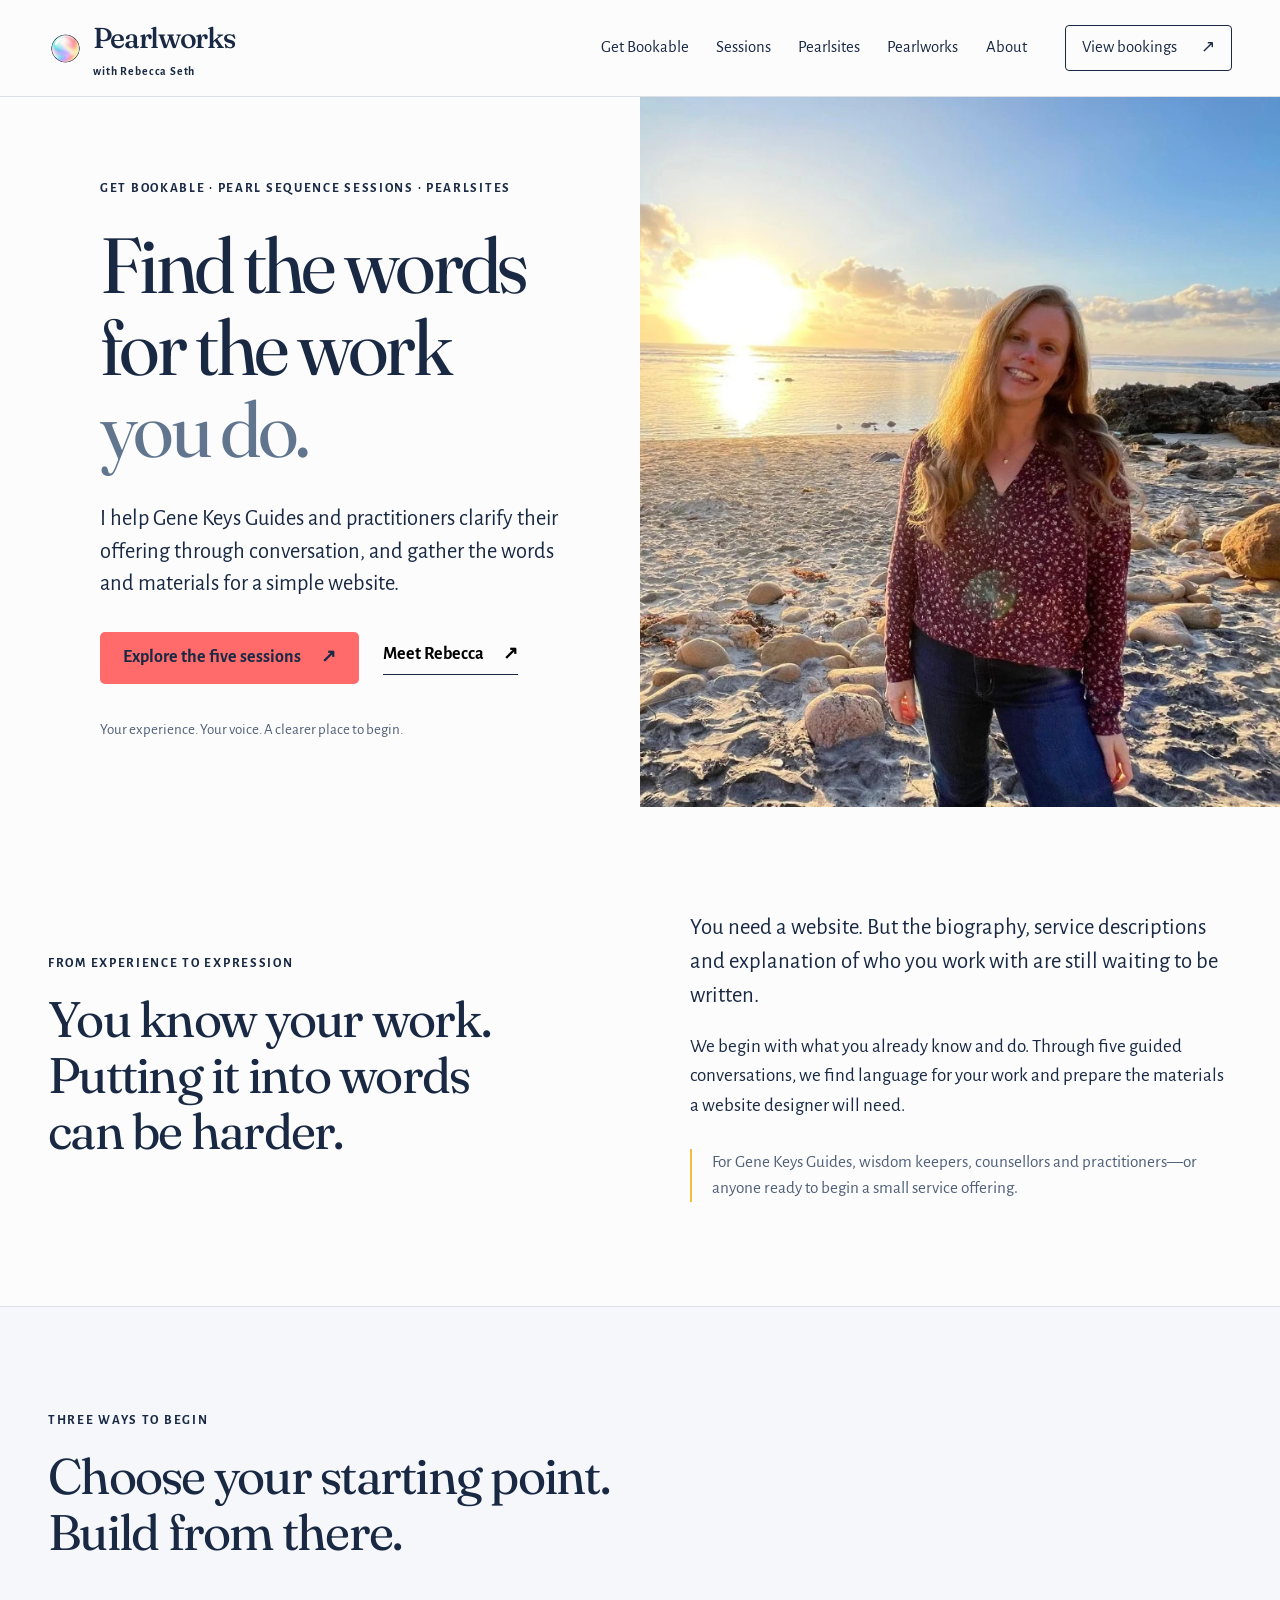
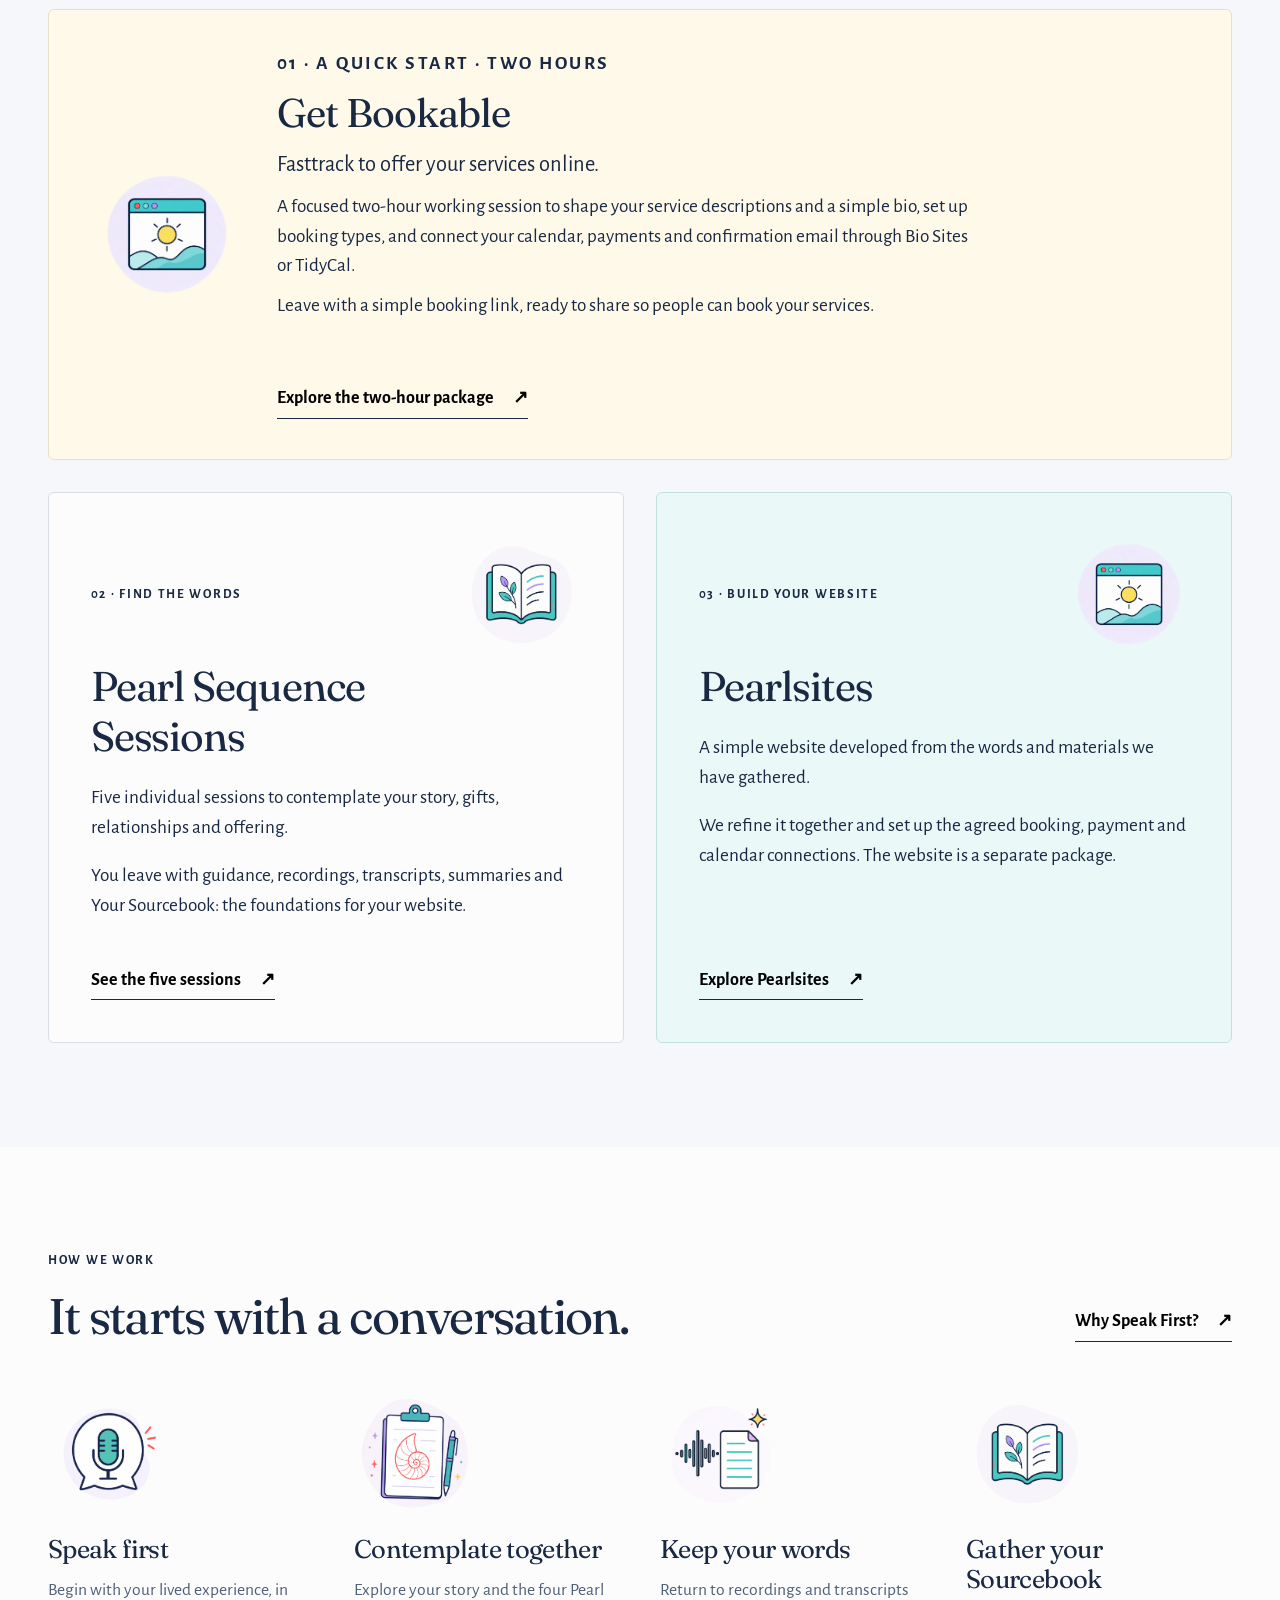
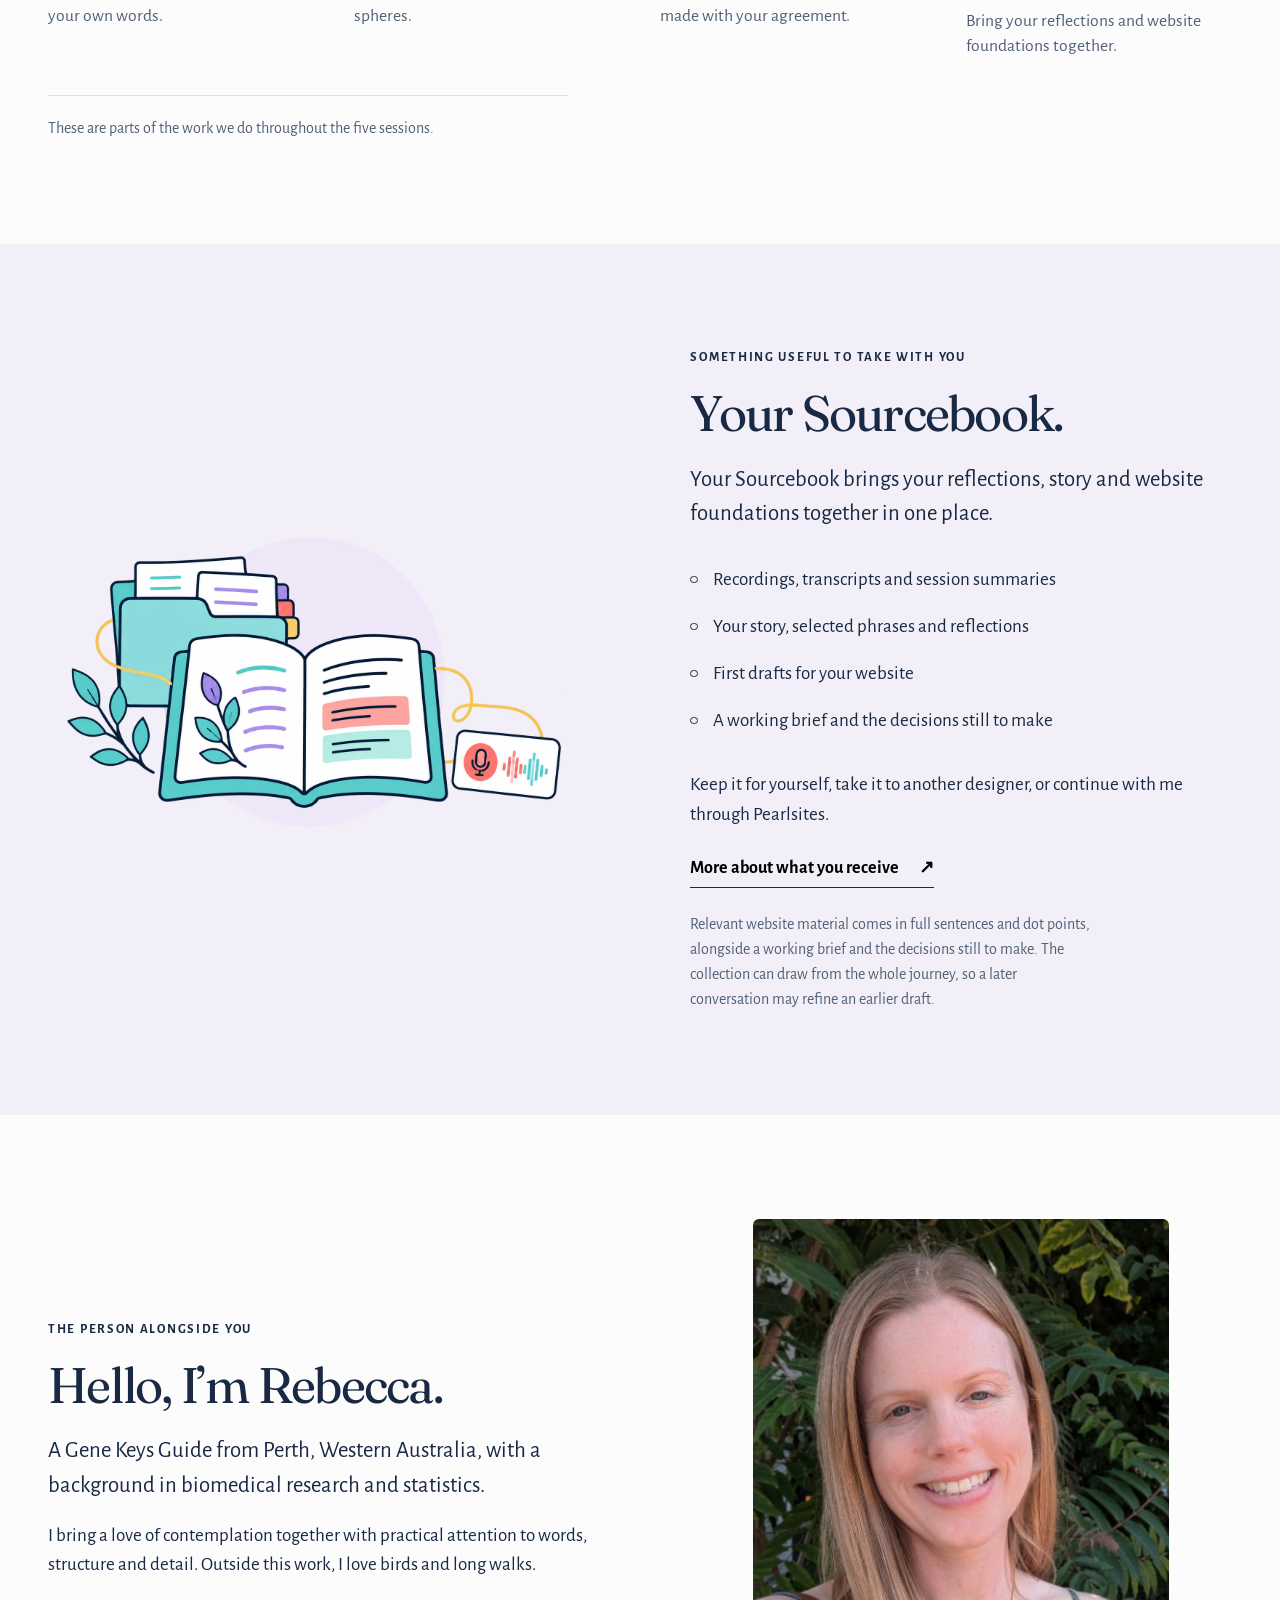
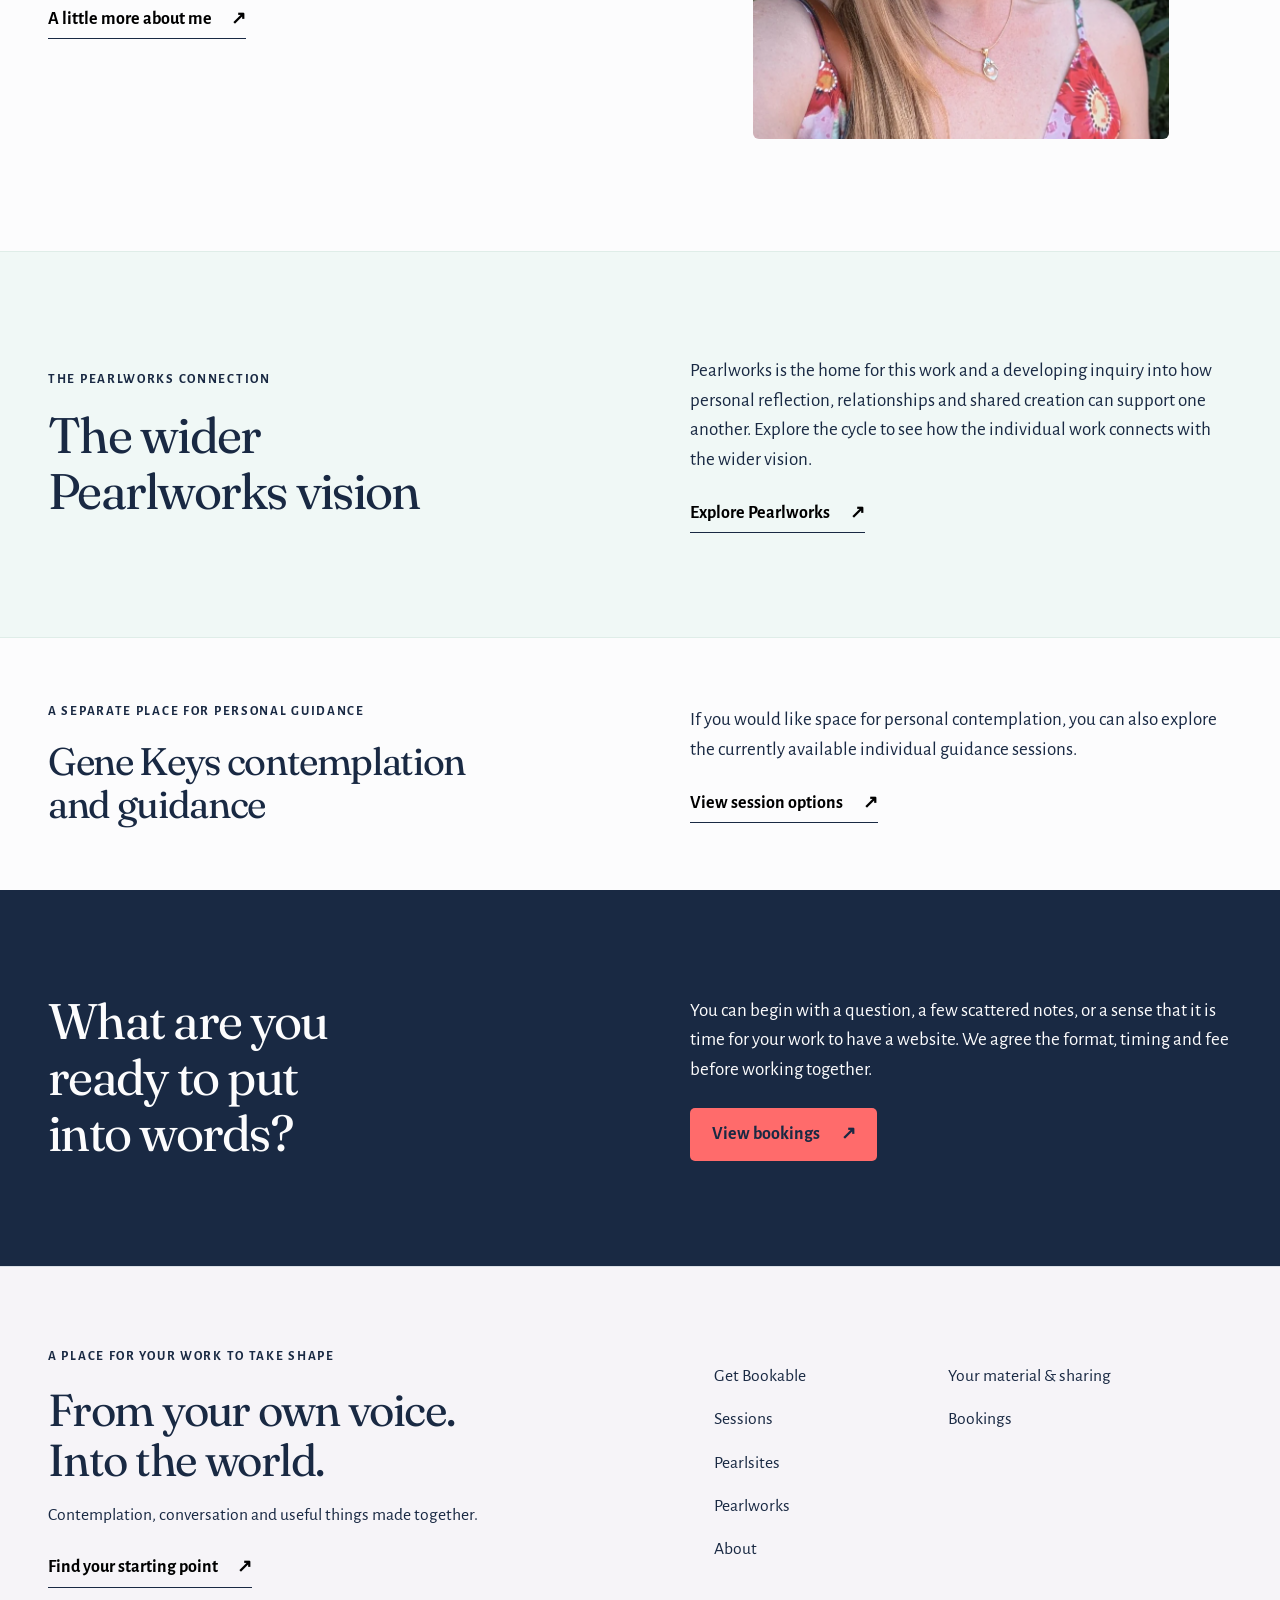
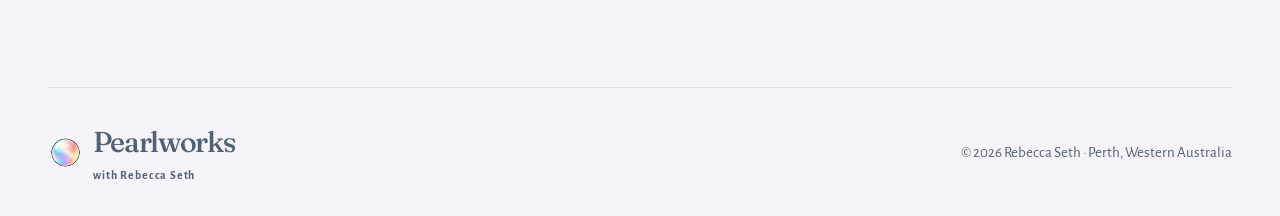
==== index.html @ bf8c2a1e "Publish the six-page Pearlworks with Rebecca static site and bundled artwork" ====
<!doctype html>
<html lang="en-AU">
  <head>
    <meta charset="UTF-8" />
    <meta name="viewport" content="width=device-width,initial-scale=1" />
    <meta name="theme-color" content="#fcfcfd" />
    <link rel="icon" href="assets/pearlworks/favicon.png" />
    <title>Pearlworks with Rebecca Seth</title>
    <meta
      name="description"
      content="Contemplation and conversation with Rebecca Seth. Explore Gene Keys guidance, five Pearl Sequence Sessions, Your Sourcebook and optional Pearlsites website work."
    />
    <meta property="og:title" content="Pearlworks with Rebecca Seth" />
    <meta
      property="og:description"
      content="Contemplation and conversation with Rebecca Seth. Explore Gene Keys guidance, five Pearl Sequence Sessions, Your Sourcebook and optional Pearlsites website work."
    />

    <meta name="robots" content="noindex, follow" />
    <link rel="stylesheet" href="assets/fonts/fonts.css" />
    <link rel="stylesheet" href="assets/site.css" />
    <link rel="stylesheet" href="assets/artwork.css" />
    <script src="assets/site.js" defer></script>
  </head>
  <body
    ><div id="root">
      <link rel="preload" as="image" href="assets/pearlworks/favicon.png" />
      <link
        rel="preload"
        as="image"
        href="assets/photos/rebecca-beach.webp"
        fetchpriority="high"
      />
      <a class="skip-link" href="#main">Skip to content</a
      ><header class="site-header relume-navbar1"
        ><div class="nav-wrap">
          <a
            class="wordmark"
            href="index.html"
            aria-label="Pearlworks with Rebecca Seth home"
            ><img
              src="assets/pearlworks/favicon.png"
              width="36"
              height="36"
              alt=""
            /><span>Pearlworks<small>with Rebecca Seth</small></span></a
          ><button
            class="menu-button"
            aria-label="Open navigation"
            aria-controls="main-nav"
            aria-expanded="false"
            >Menu <span aria-hidden="true">☰</span></button
          ><nav id="main-nav" aria-label="Main navigation" class=""
            ><a href="get-bookable/index.html">Get Bookable</a
            ><a href="pearl-sequence-sessions/index.html">Sessions</a
            ><a href="pearlsites/index.html">Pearlsites</a
            ><a href="pearlworks/index.html">Pearlworks</a
            ><a href="about/index.html">About</a
            ><a class="nav-enquire" href="https://tidycal.com/becseth"
              >View bookings <span aria-hidden="true">↗</span></a
            ></nav
          >
        </div></header
      ><main id="main"
        ><section class="hero relume-header1"
          ><div class="hero-copy">
            <p class="eyebrow"
              >Get Bookable · Pearl Sequence Sessions · Pearlsites</p
            >
            <h1>Find the words<br />for the work<br /><em>you do.</em> </h1>
            <p class="hero-intro"
              >I help Gene Keys Guides and practitioners clarify their offering
              through conversation, and gather the words and materials for a
              simple website.</p
            >
            <div class="actions">
              <a
                href="pearl-sequence-sessions/index.html"
                data-slot="button"
                class="inline-flex items-center justify-center gap-3 rounded-button whitespace-nowrap transition-all duration-200 ease-in-out focus-visible:outline-none disabled:pointer-events-none disabled:opacity-50 border border-scheme-border bg-neutral-darkest text-white px-6 py-3 button button-coral"
                >Explore the five sessions <span aria-hidden="true">↗</span></a
              ><a class="text-link" href="about/index.html"
                >Meet Rebecca <span aria-hidden="true">↗</span></a
              >
            </div>
            <p class="hero-footnote"
              >Your experience. Your voice. A clearer place to begin.</p
            >
          </div>
          <figure class="hero-photo hero-personal"
            ><img
              src="assets/photos/rebecca-beach.webp"
              alt="Rebecca smiling on a rocky beach at sunset."
              width="1536"
              height="864"
              fetchpriority="high" /></figure></section
        ><div>
          <section class="section introduction"
            ><div class="container split">
              <div>
                <p class="eyebrow">From experience to expression</p>
                <h2
                  >You know your work.<br />Putting it into words<br />can be
                  harder.</h2
                >
              </div>
              <div class="prose">
                <p class="lead"
                  >You need a website. But the biography, service descriptions
                  and explanation of who you work with are still waiting to be
                  written.</p
                >
                <p
                  >We begin with what you already know and do. Through five
                  guided conversations, we find language for your work and
                  prepare the materials a website designer will need.</p
                >
                <p class="audience"
                  >For Gene Keys Guides, wisdom keepers, counsellors and
                  practitioners—or anyone ready to begin a small service
                  offering.</p
                >
              </div>
            </div></section
          >
          <section class="section offers-section" id="work"
            ><div class="container">
              <div class="section-heading">
                <p class="eyebrow">Three ways to begin</p>
                <h2>Choose your starting point.<br />Build from there.</h2>
              </div>
              <div class="offer-grid">
                <article class="offer offer-bookable"
                  ><div class="offer-bookable-art"
                    ><img
                      src="assets/icons/pearlsites-website.webp"
                      alt=""
                      width="1254"
                      height="1254"
                      loading="lazy"
                      class="art-cutout"
                  /></div>
                  <div class="offer-bookable-copy">
                    <p class="eyebrow">01 · A quick start · Two hours</p>
                    <h3>Get Bookable</h3>
                    <p class="offer-bookable-tagline"
                      >Fasttrack to offer your services online.</p
                    >
                    <p
                      >A focused two-hour working session to shape your service
                      descriptions and a simple bio, set up booking types, and
                      connect your calendar, payments and confirmation email
                      through Bio Sites or TidyCal.</p
                    >
                    <p
                      >Leave with a simple booking link, ready to share so
                      people can book your services.</p
                    >
                    <a class="text-link" href="get-bookable/index.html"
                      >Explore the two-hour package<span aria-hidden="true"
                        >↗</span
                      ></a
                    >
                  </div></article
                ><article class="offer"
                  ><div class="offer-top">
                    <span class="eyebrow">02 · Find the words</span
                    ><img
                      class="icon badge-sourcebook"
                      src="assets/icons/sourcebook.webp"
                      alt=""
                      width="1254"
                      height="1254"
                      loading="lazy"
                    />
                  </div>
                  <h3>Pearl Sequence<br />Sessions</h3>
                  <p
                    >Five individual sessions to contemplate your story, gifts,
                    relationships and offering.</p
                  >
                  <p
                    >You leave with guidance, recordings, transcripts, summaries
                    and Your Sourcebook: the foundations for your website.</p
                  >
                  <a class="text-link" href="pearl-sequence-sessions/index.html"
                    >See the five sessions<span aria-hidden="true">↗</span></a
                  ></article
                ><article class="offer offer-aqua"
                  ><div class="offer-top">
                    <span class="eyebrow">03 · Build your website</span
                    ><img
                      class="icon art-cutout"
                      src="assets/icons/pearlsites-website.webp"
                      alt=""
                      width="1254"
                      height="1254"
                      loading="lazy"
                    />
                  </div>
                  <h3>Pearlsites</h3>
                  <p
                    >A simple website developed from the words and materials we
                    have gathered.</p
                  >
                  <p
                    >We refine it together and set up the agreed booking,
                    payment and calendar connections. The website is a separate
                    package.</p
                  >
                  <a class="text-link" href="pearlsites/index.html"
                    >Explore Pearlsites<span aria-hidden="true">↗</span></a
                  ></article
                >
              </div>
            </div></section
          >
          <section class="section approach-overview"
            ><div class="container">
              <div class="section-heading inline-heading">
                <div>
                  <p class="eyebrow">How we work</p>
                  <h2>It starts with a conversation.</h2>
                </div>
                <a
                  class="text-link"
                  href="pearl-sequence-sessions/index.html#speak-first"
                  >Why Speak First?<span aria-hidden="true">↗</span></a
                >
              </div>
              <div class="workflow">
                <div class="workflow-item">
                  <img
                    class="icon badge-speak-first"
                    src="assets/icons/speak-first.webp"
                    alt=""
                    width="1254"
                    height="1254"
                    loading="lazy"
                  /><h3>Speak first</h3>
                  <p>Begin with your lived experience, in your own words.</p>
                </div>
                <div class="workflow-item">
                  <img
                    class="icon badge-contemplate-together"
                    src="assets/icons/contemplate-together.webp"
                    alt=""
                    width="1254"
                    height="1254"
                    loading="lazy"
                  /><h3>Contemplate together</h3>
                  <p>Explore your story and the four Pearl spheres.</p>
                </div>
                <div class="workflow-item">
                  <img
                    class="icon badge-recordings-and-transcripts"
                    src="assets/icons/recordings-and-transcripts.webp"
                    alt=""
                    width="1254"
                    height="1254"
                    loading="lazy"
                  /><h3>Keep your words</h3>
                  <p
                    >Return to recordings and transcripts made with your
                    agreement.</p
                  >
                </div>
                <div class="workflow-item">
                  <img
                    class="icon badge-sourcebook"
                    src="assets/icons/sourcebook.webp"
                    alt=""
                    width="1254"
                    height="1254"
                    loading="lazy"
                  /><h3>Gather your Sourcebook</h3>
                  <p
                    >Bring your reflections and website foundations together.</p
                  >
                </div>
              </div>
              <p class="small workflow-note"
                >These are parts of the work we do throughout the five
                sessions.</p
              >
            </div></section
          >
        </div>
        <section
          id="sourcebook"
          class="section sourcebook-section relume-layout3"
          ><div class="container split">
            <div
              ><div class="sourcebook-art"
                ><img
                  class="illustration art-cutout"
                  src="assets/illustrations/your-sourcebook.webp"
                  alt="An open book, organised notes and an audio card representing your Sourcebook materials."
                  width="1536"
                  height="1024"
                  loading="lazy" /></div
            ></div>
            <div>
              <div>
                <p class="eyebrow">Something useful to take with you</p>
                <h2>Your Sourcebook.</h2>
                <p class="lead"
                  >Your Sourcebook brings your reflections, story and website
                  foundations together in one place.</p
                >
                <ul class="simple-list">
                  <li>Recordings, transcripts and session summaries</li>
                  <li>Your story, selected phrases and reflections</li>
                  <li>First drafts for your website</li>
                  <li>A working brief and the decisions still to make</li>
                </ul>
                <p
                  >Keep it for yourself, take it to another designer, or
                  continue with me through Pearlsites.</p
                >
                <a
                  class="text-link"
                  href="pearl-sequence-sessions/index.html#what-you-receive"
                  >More about what you receive<span aria-hidden="true"
                    >↗</span
                  ></a
                >
              </div>
              <p class="sourcebook-extra"
                >Relevant website material comes in full sentences and dot
                points, alongside a working brief and the decisions still to
                make. The collection can draw from the whole journey, so a later
                conversation may refine an earlier draft.</p
              >
            </div>
          </div></section
        ><div
          ><section class="section about-intro"
            ><div class="container split">
              <div>
                <p class="eyebrow">The person alongside you</p>
                <h2>Hello, I’m Rebecca.</h2>
                <p class="lead"
                  >A Gene Keys Guide from Perth, Western Australia, with a
                  background in biomedical research and statistics.</p
                >
                <p
                  >I bring a love of contemplation together with practical
                  attention to words, structure and detail. Outside this work, I
                  love birds and long walks.</p
                >
                <a class="text-link" href="about/index.html"
                  >A little more about me<span aria-hidden="true">↗</span></a
                >
              </div>
              <figure class="portrait-frame home-portrait"
                ><img
                  src="assets/photos/rebecca-garden-portrait.webp"
                  alt="Rebecca smiling in a garden, wearing a floral dress."
                  width="863"
                  height="1536"
                  loading="lazy"
              /></figure> </div></section
        ></div>
        <section class="section connective-section"
          ><div class="container split">
            <div>
              <p class="eyebrow">The Pearlworks connection</p>
              <h2>The wider Pearlworks vision</h2>
            </div>
            <div>
              <p
                >Pearlworks is the home for this work and a developing inquiry
                into how personal reflection, relationships and shared creation
                can support one another. Explore the cycle to see how the
                individual work connects with the wider vision.</p
              >
              <a class="text-link" href="pearlworks/index.html"
                >Explore Pearlworks <span aria-hidden="true">↗</span></a
              >
            </div>
          </div></section
        ><section class="section connective-section guidance"
          ><div class="container split">
            <div>
              <p class="eyebrow">A separate place for personal guidance</p>
              <h2>Gene Keys contemplation and guidance</h2>
            </div>
            <div>
              <p
                >If you would like space for personal contemplation, you can
                also explore the currently available individual guidance
                sessions.</p
              >
              <a class="text-link" href="https://tidycal.com/becseth"
                >View session options <span aria-hidden="true">↗</span></a
              >
            </div>
          </div></section
        ><section class="enquiry section" id="enquire"
          ><div class="container split">
            <h2>What are you ready to put into words?</h2>
            <div>
              <p
                >You can begin with a question, a few scattered notes, or a
                sense that it is time for your work to have a website. We agree
                the format, timing and fee before working together.</p
              >
              <a
                href="https://tidycal.com/becseth"
                data-slot="button"
                class="inline-flex items-center justify-center gap-3 rounded-button whitespace-nowrap transition-all duration-200 ease-in-out focus-visible:outline-none disabled:pointer-events-none disabled:opacity-50 border border-scheme-border bg-neutral-darkest text-white px-6 py-3 button button-coral"
                >View bookings <span aria-hidden="true">↗</span></a
              >
            </div>
          </div></section
        ></main
      ><footer class="relume-footer12"
        ><div class="container">
          <div class="footer-grid">
            <div>
              <p class="eyebrow">A place for your work to take shape</p>
              <h2>From your own voice.<br />Into the world.</h2>
              <p
                >Contemplation, conversation and useful things made together.</p
              >
              <a class="text-link" href="https://tidycal.com/becseth"
                >Find your starting point <span aria-hidden="true">↗</span></a
              >
            </div>
            <div class="footer-columns">
              <nav aria-label="Explore"
                ><a href="get-bookable/index.html">Get Bookable</a
                ><a href="pearl-sequence-sessions/index.html">Sessions</a
                ><a href="pearlsites/index.html">Pearlsites</a
                ><a href="pearlworks/index.html">Pearlworks</a
                ><a href="about/index.html">About</a></nav
              ><nav aria-label="The wider picture"
                ><a href="pearlworks/index.html#your-material"
                  >Your material &amp; sharing</a
                ><a href="https://tidycal.com/becseth">Bookings</a></nav
              >
            </div>
          </div>
          <div class="footer-bottom">
            <a
              class="wordmark"
              href="index.html"
              aria-label="Pearlworks with Rebecca Seth home"
              ><img
                src="assets/pearlworks/favicon.png"
                width="36"
                height="36"
                alt=""
              /><span>Pearlworks<small>with Rebecca Seth</small></span></a
            ><p>© 2026 Rebecca Seth · Perth, Western Australia</p>
          </div>
        </div></footer
      >
    </div></body
  >
</html>
---- assets/fonts/fonts.css ----
/* Local font data also works when the site is opened directly from disk. */

@font-face {
  font-family: "Alegreya Sans";
  font-style: normal;
  font-weight: 400;
  font-display: swap;
  src: url([data-uri]) format("woff2");
}

@font-face {
  font-family: "Alegreya Sans";
  font-style: normal;
  font-weight: 500;
  font-display: swap;
  src: url([data-uri]) format("woff2");
}

@font-face {
  font-family: "Alegreya Sans";
  font-style: normal;
  font-weight: 700;
  font-display: swap;
  src: url([data-uri]) format("woff2");
}

@font-face {
  font-family: "Fraunces";
  font-style: normal;
  font-weight: 100 900;
  font-display: swap;
  src: url([data-uri]) format("woff2");
}
---- assets/site.css ----
*,
:before,
:after,
::backdrop {
  --tw-border-spacing-x: 0;
  --tw-border-spacing-y: 0;
  --tw-translate-x: 0;
  --tw-translate-y: 0;
  --tw-rotate: 0;
  --tw-skew-x: 0;
  --tw-skew-y: 0;
  --tw-scale-x: 1;
  --tw-scale-y: 1;
  --tw-pan-x: ;
  --tw-pan-y: ;
  --tw-pinch-zoom: ;
  --tw-scroll-snap-strictness: proximity;
  --tw-gradient-from-position: ;
  --tw-gradient-via-position: ;
  --tw-gradient-to-position: ;
  --tw-ordinal: ;
  --tw-slashed-zero: ;
  --tw-numeric-figure: ;
  --tw-numeric-spacing: ;
  --tw-numeric-fraction: ;
  --tw-ring-inset: ;
  --tw-ring-offset-width: 0px;
  --tw-ring-offset-color: #fff;
  --tw-ring-color: #3b82f680;
  --tw-ring-offset-shadow: 0 0 #0000;
  --tw-ring-shadow: 0 0 #0000;
  --tw-shadow: 0 0 #0000;
  --tw-shadow-colored: 0 0 #0000;
  --tw-blur: ;
  --tw-brightness: ;
  --tw-contrast: ;
  --tw-grayscale: ;
  --tw-hue-rotate: ;
  --tw-invert: ;
  --tw-saturate: ;
  --tw-sepia: ;
  --tw-drop-shadow: ;
  --tw-backdrop-blur: ;
  --tw-backdrop-brightness: ;
  --tw-backdrop-contrast: ;
  --tw-backdrop-grayscale: ;
  --tw-backdrop-hue-rotate: ;
  --tw-backdrop-invert: ;
  --tw-backdrop-opacity: ;
  --tw-backdrop-saturate: ;
  --tw-backdrop-sepia: ;
  --tw-contain-size: ;
  --tw-contain-layout: ;
  --tw-contain-paint: ;
  --tw-contain-style: ;
}
*,
:before,
:after {
  box-sizing: border-box;
  border: 0 solid #e5e7eb;
}
:before,
:after {
  --tw-content: "";
}
html,
:host {
  -webkit-text-size-adjust: 100%;
  tab-size: 4;
  font-feature-settings: normal;
  font-variation-settings: normal;
  -webkit-tap-highlight-color: transparent;
  font-family:
    Alegreya Sans,
    Arial,
    sans-serif;
  line-height: 1.5;
}
body {
  line-height: inherit;
  margin: 0;
}
hr {
  height: 0;
  color: inherit;
  border-top-width: 1px;
}
abbr:where([title]) {
  -webkit-text-decoration: underline dotted;
  text-decoration: underline dotted;
}
h1,
h2,
h3,
h4,
h5,
h6 {
  font-size: inherit;
  font-weight: inherit;
}
a {
  color: inherit;
  -webkit-text-decoration: inherit;
  text-decoration: inherit;
}
b,
strong {
  font-weight: bolder;
}
code,
kbd,
samp,
pre {
  font-feature-settings: normal;
  font-variation-settings: normal;
  font-family:
    ui-monospace,
    SFMono-Regular,
    Menlo,
    Monaco,
    Consolas,
    Liberation Mono,
    Courier New,
    monospace;
  font-size: 1em;
}
small {
  font-size: 80%;
}
sub,
sup {
  vertical-align: baseline;
  font-size: 75%;
  line-height: 0;
  position: relative;
}
sub {
  bottom: -0.25em;
}
sup {
  top: -0.5em;
}
table {
  text-indent: 0;
  border-color: inherit;
  border-collapse: collapse;
}
button,
input,
optgroup,
select,
textarea {
  font-feature-settings: inherit;
  font-variation-settings: inherit;
  font-family: inherit;
  font-size: 100%;
  font-weight: inherit;
  line-height: inherit;
  letter-spacing: inherit;
  color: inherit;
  margin: 0;
  padding: 0;
}
button,
select {
  text-transform: none;
}
button,
input:where([type="button"]),
input:where([type="reset"]),
input:where([type="submit"]) {
  -webkit-appearance: button;
  background-color: #0000;
  background-image: none;
}
:-moz-focusring {
  outline: auto;
}
:-moz-ui-invalid {
  box-shadow: none;
}
progress {
  vertical-align: baseline;
}
::-webkit-inner-spin-button {
  height: auto;
}
::-webkit-outer-spin-button {
  height: auto;
}
[type="search"] {
  -webkit-appearance: textfield;
  outline-offset: -2px;
}
::-webkit-search-decoration {
  -webkit-appearance: none;
}
::-webkit-file-upload-button {
  -webkit-appearance: button;
  font: inherit;
}
summary {
  display: list-item;
}
blockquote,
dl,
dd,
h1,
h2,
h3,
h4,
h5,
h6,
hr,
figure,
p,
pre {
  margin: 0;
}
fieldset {
  margin: 0;
  padding: 0;
}
legend {
  padding: 0;
}
ol,
ul,
menu {
  margin: 0;
  padding: 0;
  list-style: none;
}
dialog {
  padding: 0;
}
textarea {
  resize: vertical;
}
input::-moz-placeholder {
  opacity: 1;
  color: #9ca3af;
}
textarea::-moz-placeholder {
  opacity: 1;
  color: #9ca3af;
}
input::placeholder,
textarea::placeholder {
  opacity: 1;
  color: #9ca3af;
}
button,
[role="button"] {
  cursor: pointer;
}
:disabled {
  cursor: default;
}
img,
svg,
video,
canvas,
audio,
iframe,
embed,
object {
  vertical-align: middle;
  display: block;
}
img,
video {
  max-width: 100%;
  height: auto;
}
[hidden]:where(:not([hidden="until-found"])) {
  display: none;
}
.\!visible {
  visibility: visible !important;
}
.visible {
  visibility: visible;
}
.flex {
  display: flex;
}
.inline-flex {
  display: inline-flex;
}
.hidden {
  display: none;
}
.size-10 {
  width: 2.5rem;
  height: 2.5rem;
}
.size-7 {
  width: 1.75rem;
  height: 1.75rem;
}
.w-full {
  width: 100%;
}
.flex-1 {
  flex: 1;
}
.shrink-0 {
  flex-shrink: 0;
}
.grow {
  flex-grow: 1;
}
.flex-col {
  flex-direction: column;
}
.items-center {
  align-items: center;
}
.justify-center {
  justify-content: center;
}
.justify-between {
  justify-content: space-between;
}
.gap-1\.5 {
  gap: 0.375rem;
}
.gap-2 {
  gap: 0.5rem;
}
.gap-3 {
  gap: 0.75rem;
}
.overflow-hidden {
  overflow: hidden;
}
.whitespace-nowrap {
  white-space: nowrap;
}
.rounded-button {
  border-radius: 5px;
}
.rounded-card {
  border-radius: 20px;
}
.border {
  border-width: 1px;
}
.border-b {
  border-bottom-width: 1px;
}
.border-scheme-border {
  --tw-border-opacity: 1;
  border-color: rgb(219 224 230 / var(--tw-border-opacity, 1));
}
.border-white {
  --tw-border-opacity: 1;
  border-color: rgb(255 255 255 / var(--tw-border-opacity, 1));
}
.bg-neutral-darkest {
  --tw-bg-opacity: 1;
  background-color: rgb(17 17 17 / var(--tw-bg-opacity, 1));
}
.bg-scheme-foreground {
  --tw-bg-opacity: 1;
  background-color: rgb(252 252 253 / var(--tw-bg-opacity, 1));
}
.bg-transparent {
  background-color: #0000;
}
.bg-white {
  --tw-bg-opacity: 1;
  background-color: rgb(255 255 255 / var(--tw-bg-opacity, 1));
}
.p-0 {
  padding: 0;
}
.p-6 {
  padding: 1.5rem;
}
.px-5 {
  padding-left: 1.25rem;
  padding-right: 1.25rem;
}
.px-6 {
  padding-left: 1.5rem;
  padding-right: 1.5rem;
}
.py-2 {
  padding-top: 0.5rem;
  padding-bottom: 0.5rem;
}
.py-3 {
  padding-top: 0.75rem;
  padding-bottom: 0.75rem;
}
.py-4 {
  padding-top: 1rem;
  padding-bottom: 1rem;
}
.pb-0 {
  padding-bottom: 0;
}
.pb-5 {
  padding-bottom: 1.25rem;
}
.text-sm {
  font-size: 0.875rem;
  line-height: 1.5;
}
.font-bold {
  font-weight: 700;
}
.font-semibold {
  font-weight: 600;
}
.leading-none {
  line-height: 1;
}
.text-link {
  --tw-text-opacity: 1;
  color: rgb(0 0 0 / var(--tw-text-opacity, 1));
}
.text-neutral {
  --tw-text-opacity: 1;
  color: rgb(102 102 102 / var(--tw-text-opacity, 1));
}
.text-neutral-darkest {
  --tw-text-opacity: 1;
  color: rgb(17 17 17 / var(--tw-text-opacity, 1));
}
.text-scheme-text {
  --tw-text-opacity: 1;
  color: rgb(25 41 67 / var(--tw-text-opacity, 1));
}
.text-white {
  --tw-text-opacity: 1;
  color: rgb(255 255 255 / var(--tw-text-opacity, 1));
}
.filter {
  filter: var(--tw-blur) var(--tw-brightness) var(--tw-contrast)
    var(--tw-grayscale) var(--tw-hue-rotate) var(--tw-invert) var(--tw-saturate)
    var(--tw-sepia) var(--tw-drop-shadow);
}
.transition-all {
  transition-property: all;
  transition-duration: 0.15s;
  transition-timing-function: cubic-bezier(0.4, 0, 0.2, 1);
}
.transition-transform {
  transition-property: transform;
  transition-duration: 0.15s;
  transition-timing-function: cubic-bezier(0.4, 0, 0.2, 1);
}
.duration-200 {
  transition-duration: 0.2s;
}
.duration-300 {
  transition-duration: 0.3s;
}
.ease-in-out {
  transition-timing-function: cubic-bezier(0.4, 0, 0.2, 1);
}
@keyframes enter {
  0% {
    opacity: var(--tw-enter-opacity, 1);
    transform: translate3d(
        var(--tw-enter-translate-x, 0),
        var(--tw-enter-translate-y, 0),
        0
      )
      scale3d(
        var(--tw-enter-scale, 1),
        var(--tw-enter-scale, 1),
        var(--tw-enter-scale, 1)
      )
      rotate(var(--tw-enter-rotate, 0));
  }
}
@keyframes exit {
  to {
    opacity: var(--tw-exit-opacity, 1);
    transform: translate3d(
        var(--tw-exit-translate-x, 0),
        var(--tw-exit-translate-y, 0),
        0
      )
      scale3d(
        var(--tw-exit-scale, 1),
        var(--tw-exit-scale, 1),
        var(--tw-exit-scale, 1)
      )
      rotate(var(--tw-exit-rotate, 0));
  }
}
.duration-200 {
  animation-duration: 0.2s;
}
.duration-300 {
  animation-duration: 0.3s;
}
.ease-in-out {
  animation-timing-function: cubic-bezier(0.4, 0, 0.2, 1);
}
:root {
  --paper: #fcfcfd;
  --ink: #192943;
  --muted: #506077;
  --line: #dbe0e6;
  --coral: #ff6b6b;
  --aqua: #4ecdc4;
  --violet: #a78bfa;
  --yellow: #ffe66d;
  --lavender: #f0eafb;
  --gold: #f4bd3c;
  --heading: "Fraunces", Georgia, serif;
  --body: "Alegreya Sans", Arial, sans-serif;
  --page-width: 1240px;
}
* {
  box-sizing: border-box;
}
html {
  scroll-behavior: smooth;
  scroll-padding-top: 7rem;
}
body {
  background: var(--paper);
  color: var(--ink);
  font-family: var(--body);
  -webkit-font-smoothing: antialiased;
  margin: 0;
  font-size: 1.1875rem;
  line-height: 1.55;
}
img {
  max-width: 100%;
  height: auto;
  display: block;
}
a {
  color: inherit;
  text-underline-offset: 0.24em;
  text-decoration-thickness: 1px;
}
button {
  font: inherit;
  color: inherit;
}
button,
a,
summary {
  -webkit-tap-highlight-color: transparent;
}
a:focus-visible,
button:focus-visible,
summary:focus-visible {
  outline-offset: 6px;
  outline: 3px solid #7553bb;
}
h1,
h2,
h3,
p,
figure {
  margin: 0;
}
h1,
h2,
h3 {
  font-family: var(--heading);
  text-wrap: balance;
  font-weight: 400;
}
h1 {
  letter-spacing: -0.047em;
  font-size: clamp(3.4rem, 6.1vw, 5.7rem);
  line-height: 1.045;
}
h1 em {
  color: #61768e;
  font-style: normal;
  font-weight: 400;
}
h2 {
  letter-spacing: -0.035em;
  font-size: clamp(2.2rem, 3.9vw, 3.55rem);
  line-height: 1.12;
}
h3 {
  letter-spacing: -0.025em;
  font-size: 1.7rem;
  line-height: 1.2;
}
p + p {
  margin-top: 1.15rem;
}
h2 + p,
h3 + p {
  margin-top: 1.3rem;
}
p {
  max-width: 65ch;
}
.container {
  width: min(var(--page-width), calc(100% - 6rem));
  margin-inline: auto;
}
.section {
  padding-block: 6.5rem;
}
.split {
  grid-template-columns: 1fr 1fr;
  align-items: center;
  gap: 6.3rem;
  display: grid;
}
.align-start {
  align-items: start;
}
.eyebrow {
  letter-spacing: 0.13em;
  text-transform: uppercase;
  margin-bottom: 1.15rem;
  font-size: 0.82rem;
  font-weight: 700;
  line-height: 1.5;
}
.lead {
  font-size: 1.42rem;
  line-height: 1.5;
}
.small {
  color: var(--muted);
  font-size: 1rem;
  line-height: 1.45;
}
.narrow {
  max-width: 44rem;
}
.section-heading {
  margin-bottom: 3rem;
}
.section-heading .lead {
  margin-top: 1.5rem;
}
.text-link {
  border-bottom: 1px solid var(--ink);
  align-items: center;
  gap: 1.2rem;
  margin-top: 1.6rem;
  padding-bottom: 0.35rem;
  font-size: 1.125rem;
  font-weight: 600;
  line-height: 1.5;
  text-decoration: none;
  display: inline-flex;
}
.text-link:hover {
  color: #385978;
}
.text-link span,
.button span,
.nav-enquire span {
  transition: transform 0.2s;
}
.text-link:hover span,
.button:hover span,
.nav-enquire:hover span {
  transform: translate(2px, -2px);
}
.button {
  border: 1px solid #0000;
  border-radius: 5px;
  justify-content: center;
  align-items: center;
  gap: 1.3rem;
  min-height: 3.3rem;
  padding: 0.8rem 1.35rem;
  font-size: 1.125rem;
  font-weight: 600;
  line-height: 1.3;
  text-decoration: none;
  transition: background 0.2s;
  display: inline-flex;
}
.button-coral {
  background: var(--coral);
  color: var(--ink);
}
.button-coral:hover {
  background: #ff8484;
}
.actions {
  flex-wrap: wrap;
  align-items: center;
  gap: 1.75rem;
  display: flex;
}
.actions .text-link {
  margin-top: 0;
}
.skip-link {
  z-index: 30;
  background: var(--ink);
  color: #fff;
  padding: 1rem;
  position: fixed;
  top: 0;
  left: 1rem;
  transform: translateY(-130%);
}
.skip-link:focus {
  transform: translateY(0);
}
.site-header {
  z-index: 20;
  border-bottom: 1px solid var(--line);
  background: var(--paper);
  position: relative;
}
.nav-wrap {
  justify-content: space-between;
  align-items: center;
  gap: 2rem;
  width: min(1400px, 100% - 6rem);
  min-height: 6.25rem;
  margin: auto;
  display: flex;
}
.wordmark {
  font-family: var(--heading);
  letter-spacing: -0.045em;
  white-space: nowrap;
  align-items: baseline;
  gap: 0.42rem;
  font-size: 1.95rem;
  font-weight: 500;
  text-decoration: none;
  display: inline-flex;
}
.brand-dot {
  background: var(--coral);
  border-radius: 50%;
  width: 0.38rem;
  height: 0.38rem;
  display: inline-block;
}
.site-header nav {
  align-items: center;
  gap: 2rem;
  display: flex;
}
.site-header nav a {
  padding: 0.4rem 0;
  font-size: 1.05rem;
  line-height: 1.4;
  text-decoration: none;
}
.site-header nav a[aria-current] {
  text-underline-offset: 0.55em;
  text-decoration: underline;
  -webkit-text-decoration-color: var(--coral);
  text-decoration-color: var(--coral);
  text-decoration-thickness: 2px;
}
.site-header nav .nav-enquire {
  border: 1px solid var(--ink);
  border-radius: 4px;
  align-items: center;
  gap: 1.5rem;
  margin-left: 0.7rem;
  padding: 0.65rem 1rem;
  display: flex;
}
.site-header nav .nav-enquire:hover {
  background: var(--ink);
  color: var(--paper);
}
.menu-button {
  display: none;
}
.hero {
  grid-template-columns: 1fr 1fr;
  width: min(1440px, 100%);
  min-height: 710px;
  margin: auto;
  display: grid;
}
.hero-copy {
  flex-direction: column;
  justify-content: center;
  padding: 5rem 2.8rem 4rem max(3rem, 100px);
  display: flex;
}
.hero .eyebrow {
  margin-bottom: 1.7rem;
}
.hero-intro {
  max-width: 29rem;
  margin-top: 2rem;
  font-size: 1.4rem;
  line-height: 1.45;
}
.hero .actions {
  gap: 1.5rem;
  margin-top: 2rem;
}
.hero-footnote {
  color: var(--muted);
  margin-top: 2.1rem;
  font-size: 0.94rem;
}
.hero-photo {
  min-width: 0;
  min-height: 100%;
  position: relative;
}
.hero-photo > img {
  -o-object-fit: cover;
  object-fit: cover;
  -o-object-position: 48% 50%;
  object-position: 48% 50%;
  width: 100%;
  height: 100%;
  position: absolute;
}
.hero-photo:after {
  content: "";
  pointer-events: none;
  background: linear-gradient(#0000 50%, #00120f87);
  position: absolute;
  inset: 0;
}
.hero-photo figcaption {
  z-index: 1;
  color: #fff;
  position: absolute;
  bottom: 3rem;
  left: 3rem;
}
.hero-photo figcaption > .eyebrow {
  color: var(--yellow);
  margin-bottom: 0.7rem;
  display: block;
}
.hero-photo figcaption > span:last-child {
  font-family: var(--heading);
  font-size: 2rem;
  line-height: 1.25;
}
.introduction {
  border-bottom: 1px solid var(--line);
}
.audience {
  border-left: 2px solid var(--gold);
  color: var(--muted);
  margin-top: 1.8rem;
  padding-left: 1.2rem;
  font-size: 1.075rem;
}
.offers-section {
  background: #f5f7fa;
}
.offer-grid {
  grid-template-columns: 1fr 1fr;
  gap: 2rem;
  display: grid;
}
.offer {
  background: var(--paper);
  border: 1px solid #d7dce5;
  border-radius: 6px;
  flex-direction: column;
  align-items: flex-start;
  padding: 2.6rem;
  display: flex;
}
.offer-aqua {
  background: #eaf8f7;
  border-color: #c1e1de;
}
.offer-top {
  justify-content: space-between;
  align-items: center;
  gap: 1rem;
  width: 100%;
  margin-bottom: 0.5rem;
  display: flex;
}
.offer-top .icon {
  mix-blend-mode: multiply;
  flex-shrink: 0;
  width: 7.5rem;
}
.offer-top .eyebrow {
  margin: 0;
}
.offer h3 {
  font-size: 2.6rem;
}
.offer p {
  font-size: 1.2rem;
}
.offer .text-link {
  margin-top: auto;
  padding-top: 1.6rem;
}
.offer p:last-of-type {
  margin-bottom: 1.3rem;
}
.inline-heading {
  justify-content: space-between;
  align-items: end;
  gap: 2rem;
  display: flex;
}
.inline-heading .text-link {
  flex-shrink: 0;
  margin-bottom: 0.2rem;
}
.workflow {
  grid-template-columns: repeat(4, 1fr);
  gap: 2.5rem;
  display: grid;
}
.workflow .icon {
  width: 7.6rem;
  margin-bottom: 1.2rem;
}
.workflow h3 {
  font-size: 1.6rem;
}
.workflow p {
  color: var(--muted);
  margin-top: 0.85rem;
  font-size: 1.1rem;
  line-height: 1.45;
}
.workflow-note {
  border-top: 1px solid var(--line);
  margin-top: 2.2rem;
  padding-top: 1.3rem;
}
.sourcebook-section {
  background: #f2eff8;
}
.sourcebook-split {
  grid-template-columns: 1.08fr 1fr;
  gap: 4.5rem;
}
.sourcebook-art img {
  mix-blend-mode: multiply;
}
.sourcebook-art {
  margin-left: -1rem;
}
.simple-list {
  margin: 1.6rem 0;
  padding: 0;
  list-style: none;
}
.simple-list li {
  padding: 0.55rem 0 0.55rem 1.4rem;
  position: relative;
}
.simple-list li:before {
  content: "";
  border: 1.5px solid var(--ink);
  border-radius: 50%;
  width: 0.45rem;
  height: 0.45rem;
  position: absolute;
  top: 1.2rem;
  left: 0;
}
.illustration {
  width: 100%;
}
.about-art {
  max-width: 580px;
}
.about-art img {
  mix-blend-mode: multiply;
}
.about-intro {
  padding-bottom: 7rem;
}
.page-intro {
  padding-top: 5.2rem;
  padding-bottom: 5.5rem;
}
.page-intro h1 {
  max-width: 1080px;
  font-size: clamp(3.4rem, 5.7vw, 5.3rem);
}
.intro-bottom {
  justify-content: space-between;
  align-items: end;
  gap: 4rem;
  margin-top: 2.5rem;
  display: flex;
}
.intro-bottom .lead {
  max-width: 43rem;
}
.intro-bottom .button {
  flex-shrink: 0;
  margin-bottom: 0.25rem;
}
.speak-first {
  background: #f4f7f9;
}
.speak-first .illustration {
  mix-blend-mode: multiply;
  margin-top: 2rem;
}
.speak-first .prose p {
  font-size: 1.22rem;
}
.sticky-aside {
  position: sticky;
  top: 2rem;
}
.sessions-section {
  padding-bottom: 5rem;
}
.sessions {
  border-top: 1px solid var(--line);
}
.session {
  border-bottom: 1px solid var(--line);
}
.session summary {
  cursor: pointer;
  align-items: center;
  gap: 1.6rem;
  padding: 1.2rem 0;
  list-style: none;
  display: flex;
}
.session summary::-webkit-details-marker {
  display: none;
}
.faq summary::-webkit-details-marker {
  display: none;
}
.session-number {
  color: var(--muted);
  flex-shrink: 0;
  width: 2rem;
  font-size: 1rem;
  font-weight: 600;
}
.session-icon {
  -o-object-fit: contain;
  object-fit: contain;
  width: 6rem;
  height: 6rem;
}
.session-title {
  flex-direction: column;
  gap: 0.35rem;
  display: flex;
}
.session-name {
  font-family: var(--heading);
  letter-spacing: -0.025em;
  font-size: 2.1rem;
  line-height: 1.15;
}
.session-subtitle {
  color: var(--muted);
  font-size: 1.12rem;
}
.expand-mark {
  flex-shrink: 0;
  width: 1.2rem;
  height: 1.2rem;
  margin-left: auto;
  display: block;
  position: relative;
}
.expand-mark:before,
.expand-mark:after {
  content: "";
  background: currentColor;
  width: 1.1rem;
  height: 1.5px;
  position: absolute;
  top: 50%;
  left: 0;
}
.expand-mark:after {
  transform: rotate(90deg);
}
details[open] > summary .expand-mark:after {
  transform: rotate(0);
}
.session-body {
  grid-template-columns: 1.1fr 1fr;
  gap: 3rem;
  padding: 0 0 2rem 3.6rem;
  display: grid;
}
.session-copy {
  font-size: 1.15rem;
}
.session-output {
  border-left: 2px solid var(--gold);
  background: #f6f7fa;
  margin: 0;
  padding: 1.5rem 1.7rem;
}
.session-output div + div {
  margin-top: 1.4rem;
}
.session-output dt {
  text-transform: uppercase;
  letter-spacing: 0.07em;
  margin-bottom: 0.5rem;
  font-size: 0.85rem;
  font-weight: 700;
}
.session-output dd {
  margin: 0;
  font-size: 1.08rem;
  line-height: 1.45;
}
.session-closing {
  font-family: var(--heading);
  text-align: center;
  max-width: 42rem;
  margin: 2.5rem auto 0;
  font-size: 1.6rem;
}
.faq {
  border-top: 1px solid var(--line);
}
.faq details {
  border-bottom: 1px solid var(--line);
}
.faq summary {
  cursor: pointer;
  align-items: center;
  gap: 1rem;
  padding: 1.15rem 0;
  font-size: 1.2rem;
  font-weight: 600;
  list-style: none;
  display: flex;
}
.faq details > div {
  padding-bottom: 1.6rem;
  font-size: 1.12rem;
}
.faq .text-link {
  font-size: 1.05rem;
}
.practical .split {
  gap: 4rem;
}
.pearlsites-intro {
  grid-template-columns: 1.2fr 0.8fr;
  align-items: center;
  gap: 2rem;
  display: grid;
}
.pearlsites-intro .lead {
  max-width: 40rem;
  margin-top: 2rem;
}
.pearlsites-intro .button {
  margin-top: 1.6rem;
}
.separate-note {
  border-left: 2px solid var(--gold);
  padding-left: 1rem;
  font-size: 1.05rem;
}
.website-art img {
  mix-blend-mode: multiply;
}
.website-art {
  margin-right: -2.5rem;
}
.example-grid {
  grid-template-columns: 0.9fr 1.1fr;
  align-items: center;
  gap: 5rem;
  display: grid;
}
.example-grid .simple-list {
  font-size: 1.12rem;
}
.example-copy .small {
  border-top: 1px solid var(--line);
  padding-top: 1.3rem;
}
.website-example {
  background: #f1f4f8;
  border-radius: 6px;
  padding: 1rem;
  box-shadow: 0 12px 45px #1929430c;
}
.website-example img {
  width: 100%;
}
.website-example figcaption {
  color: var(--muted);
  padding: 0.8rem 0.35rem 0;
  font-size: 0.92rem;
}
.build-process {
  background: #f4f8fa;
}
.build-steps {
  margin: 0;
  padding: 0;
  list-style: none;
}
.build-steps li {
  border-bottom: 1px solid #d5dfe4;
  gap: 1.6rem;
  margin-bottom: 2rem;
  padding: 0 0 2rem;
  display: flex;
}
.build-steps li:last-child {
  border-bottom: 0;
  margin-bottom: 0;
  padding-bottom: 0;
}
.build-steps h3 {
  font-size: 1.85rem;
}
.build-steps p {
  margin-top: 0.85rem;
  font-size: 1.15rem;
}
.step-number {
  font-family: var(--heading);
  color: #627890;
  flex-shrink: 0;
  font-size: 1.5rem;
  line-height: 1.5;
}
.small-icon-pair {
  margin-top: 1.5rem;
  display: flex;
}
.small-icon-pair img {
  mix-blend-mode: multiply;
  width: 6.8rem;
}
.scope-section {
  border-top: 1px solid var(--line);
}
.about-page-intro {
  padding-bottom: 4.5rem;
}
.about-opening {
  grid-template-columns: 1.6fr 0.4fr;
  align-items: center;
  gap: 4rem;
  margin-top: 2.5rem;
  display: grid;
}
.about-opening p {
  max-width: 46rem;
}
.about-icon {
  max-width: 13rem;
}
.about-small-art {
  justify-self: center;
}
.about-story {
  background: #f3f6f8;
}
.milestones {
  border-left: 2px solid var(--gold);
  max-width: 25rem;
  margin-top: 2.5rem;
  padding-left: 1.5rem;
}
.milestones div + div {
  margin-top: 1.8rem;
}
.milestones span {
  text-transform: uppercase;
  letter-spacing: 0.05em;
  font-size: 0.9rem;
  font-weight: 700;
}
.milestones p {
  margin-top: 0.35rem;
  font-size: 1.1rem;
  line-height: 1.45;
}
.about-approach .split {
  gap: 4rem;
}
.enquiry {
  background: var(--ink);
  color: var(--paper);
}
.enquiry-grid {
  grid-template-columns: 1.3fr 0.7fr;
  align-items: center;
  gap: 7rem;
  display: grid;
}
.enquiry .eyebrow {
  color: var(--yellow);
}
.enquiry .lead {
  color: #dbe3ed;
  max-width: 38rem;
  margin-top: 1.4rem;
}
.enquiry-action {
  border-left: 1px solid #ffffff40;
  padding-left: 2.7rem;
}
.enquiry-status strong {
  font-size: 1.3rem;
  font-weight: 600;
}
.enquiry-status p {
  color: #dbe3ed;
  margin-top: 0.7rem;
  font-size: 1.12rem;
}
.enquiry-action .small {
  color: #ccd5e1;
  margin-top: 1.4rem;
  font-size: 0.95rem;
}
.signature {
  font-family: var(--heading);
  margin-top: 1.9rem;
  font-size: 1.5rem;
  display: block;
}
.site-footer {
  padding: 3rem 0 1.4rem;
}
.footer-top {
  grid-template-columns: 1fr 1fr 1fr;
  align-items: start;
  gap: 2rem;
  display: grid;
}
.footer-top p {
  color: var(--muted);
  font-size: 1.05rem;
}
.footer-top nav {
  flex-direction: column;
  align-items: flex-end;
  gap: 0.5rem;
  display: flex;
}
.footer-top nav a {
  font-size: 1.05rem;
  text-decoration: none;
}
.footer-top nav a:hover {
  text-decoration: underline;
}
.footer-bottom {
  border-top: 1px solid var(--line);
  color: var(--muted);
  justify-content: space-between;
  gap: 2rem;
  margin-top: 2.2rem;
  padding-top: 1rem;
  font-size: 0.84rem;
  display: flex;
}
@media (width>=1441px) {
  .hero-copy {
    padding-left: 100px;
  }
  .hero {
    border-inline: 1px solid var(--line);
  }
}
@media (width<=1100px) {
  .container,
  .nav-wrap {
    width: calc(100% - 4rem);
  }
  .site-header nav {
    gap: 1.25rem;
  }
  .site-header nav .nav-enquire {
    margin-left: 0;
  }
  .hero-copy {
    padding: 4rem 2rem;
  }
  .hero {
    min-height: 650px;
  }
  .hero h1 {
    font-size: 4.3rem;
  }
  .hero-intro {
    font-size: 1.28rem;
  }
  .split {
    gap: 3rem;
  }
  .section {
    padding-block: 5rem;
  }
  .workflow {
    gap: 1.5rem;
  }
  .inline-heading {
    flex-direction: column;
    align-items: start;
    gap: 0;
  }
  .intro-bottom {
    flex-direction: column;
    align-items: start;
    gap: 2rem;
  }
  .offer {
    padding: 2rem;
  }
  .enquiry-grid {
    gap: 4rem;
  }
  .example-grid {
    gap: 3rem;
  }
  .website-art {
    margin-right: 0;
  }
}
@media (width<=960px) {
  .menu-button {
    border: 1px solid var(--ink);
    cursor: pointer;
    background: 0 0;
    border-radius: 4px;
    align-items: center;
    gap: 0.75rem;
    min-height: 44px;
    padding: 0.5rem 0.8rem;
    font-size: 1rem;
    display: flex;
  }
  .nav-wrap {
    min-height: 5rem;
    position: relative;
  }
  .site-header nav {
    background: var(--paper);
    border-bottom: 1px solid var(--line);
    flex-direction: column;
    align-items: stretch;
    gap: 0.35rem;
    padding: 1rem 2rem 1.5rem;
    display: none;
    position: absolute;
    top: 100%;
    left: -2rem;
    right: -2rem;
    box-shadow: 0 14px 18px #19294314;
  }
  .site-header nav.is-open {
    display: flex;
  }
  .site-header nav a {
    padding: 0.65rem 0;
    font-size: 1.15rem;
  }
  .site-header nav .nav-enquire {
    align-self: start;
    margin-top: 0.4rem;
  }
  .hero h1 {
    font-size: 3.9rem;
  }
  .hero-copy {
    padding-block: 3.5rem;
  }
  .hero .actions {
    gap: 1rem;
  }
  .hero-photo figcaption {
    bottom: 2.5rem;
    left: 2rem;
  }
  .hero-photo figcaption > span:last-child {
    font-size: 1.7rem;
  }
  .offer h3 {
    font-size: 2.2rem;
  }
  .offer-top .icon {
    width: 5.5rem;
  }
  .offer-top .eyebrow {
    font-size: 0.75rem;
  }
  .offer p {
    font-size: 1.1rem;
  }
  .workflow {
    grid-template-columns: repeat(2, 1fr);
    row-gap: 2.4rem;
  }
  .workflow-item {
    max-width: 21rem;
  }
  .session-body {
    gap: 2rem;
    padding-left: 0;
  }
  .sticky-aside {
    position: static;
  }
  .enquiry-grid {
    gap: 2.5rem;
  }
  .enquiry-action {
    padding-left: 1.6rem;
  }
  .pearlsites-intro {
    grid-template-columns: 1.25fr 0.75fr;
  }
  .pearlsites-intro h1 {
    font-size: 3.6rem;
  }
  .example-grid {
    grid-template-columns: 1fr 1fr;
    gap: 2rem;
  }
  .footer-top {
    grid-template-columns: 1fr 1fr;
  }
  .footer-top > p {
    display: none;
  }
}
@media (width<=700px) {
  html {
    scroll-padding-top: 2rem;
  }
  body {
    font-size: 1.125rem;
  }
  .container,
  .nav-wrap {
    width: calc(100% - 2.5rem);
  }
  .wordmark {
    font-size: 1.7rem;
  }
  .site-header nav {
    padding-inline: 1.25rem;
    left: -1.25rem;
    right: -1.25rem;
  }
  .hero {
    flex-direction: column;
    min-height: 0;
    display: flex;
  }
  .hero-copy {
    padding: 3.25rem 1.25rem 3rem;
  }
  .hero h1 {
    letter-spacing: -0.047em;
    font-size: clamp(3.15rem, 11vw, 4.5rem);
  }
  .hero .eyebrow {
    margin-bottom: 1.4rem;
    font-size: 0.74rem;
  }
  .hero-intro {
    max-width: 33rem;
    margin-top: 1.5rem;
    font-size: 1.25rem;
  }
  .hero .actions {
    gap: 1.4rem;
    margin-top: 1.6rem;
  }
  .button {
    gap: 1rem;
    padding: 0.85rem 1rem;
    font-size: 1.05rem;
  }
  .hero-footnote {
    margin-top: 1.5rem;
    font-size: 0.9rem;
  }
  .hero-photo {
    height: 340px;
    min-height: 0;
  }
  .hero-photo > img {
    -o-object-position: 50% 63%;
    object-position: 50% 63%;
  }
  .hero-photo figcaption {
    bottom: 1.6rem;
    left: 1.5rem;
  }
  .hero-photo figcaption > span:last-child {
    font-size: 1.75rem;
  }
  .section {
    padding-block: 3.75rem;
  }
  .split,
  .sourcebook-split,
  .offer-grid,
  .example-grid,
  .enquiry-grid,
  .pearlsites-intro,
  .about-opening {
    grid-template-columns: 1fr;
    gap: 2.3rem;
  }
  h2 {
    font-size: 2.45rem;
    line-height: 1.13;
  }
  .lead {
    font-size: 1.28rem;
  }
  .section-heading {
    margin-bottom: 2.3rem;
  }
  .introduction .prose p {
    font-size: 1.15rem;
  }
  .introduction .prose .lead {
    font-size: 1.28rem;
  }
  .offer {
    padding: 1.75rem;
  }
  .offer-top {
    margin-bottom: 1rem;
  }
  .offer-top .icon {
    width: 5.7rem;
  }
  .offer h3 {
    font-size: 2.45rem;
  }
  .offer p {
    font-size: 1.15rem;
  }
  .offer-top .eyebrow {
    font-size: 0.77rem;
  }
  .workflow {
    gap: 2.3rem 1.5rem;
  }
  .workflow .icon {
    width: 5.5rem;
    margin-bottom: 0.9rem;
  }
  .workflow h3 {
    font-size: 1.4rem;
  }
  .workflow p {
    font-size: 1.05rem;
  }
  .inline-heading .text-link {
    margin-top: 1.1rem;
  }
  .sourcebook-art {
    margin-left: 0;
  }
  .sourcebook-split {
    gap: 1.7rem;
  }
  .sourcebook-split > div:first-child {
    order: 2;
  }
  .sourcebook-split > div:last-child {
    order: 1;
  }
  .sourcebook-art {
    max-width: 34rem;
    margin-inline: auto;
  }
  .about-art {
    max-width: 30rem;
    margin-inline: auto;
  }
  .page-intro {
    padding-top: 3.25rem;
    padding-bottom: 3.6rem;
  }
  .page-intro h1,
  .pearlsites-intro h1 {
    font-size: clamp(2.9rem, 10.4vw, 4rem);
    line-height: 1.075;
  }
  .intro-bottom {
    gap: 1.5rem;
    margin-top: 1.8rem;
  }
  .speak-first .illustration {
    max-width: 24rem;
    margin-top: 1.5rem;
  }
  .speak-first .prose p {
    font-size: 1.15rem;
  }
  .speak-first .split {
    gap: 1.8rem;
  }
  .session summary {
    gap: 0.8rem;
    padding: 1.2rem 0;
  }
  .session-number {
    width: 1.2rem;
    font-size: 0.85rem;
  }
  .session-icon {
    width: 4rem;
    height: 4rem;
  }
  .session-name {
    font-size: 1.5rem;
  }
  .session-subtitle {
    font-size: 1rem;
    line-height: 1.3;
  }
  .expand-mark,
  .expand-mark:before,
  .expand-mark:after {
    width: 1rem;
  }
  .session-body {
    grid-template-columns: 1fr;
    gap: 1.4rem;
    padding: 0 0 1.7rem;
  }
  .session-copy {
    font-size: 1.1rem;
  }
  .session-output {
    padding: 1.2rem 1.3rem;
  }
  .session-closing {
    font-size: 1.4rem;
  }
  .practical .split {
    gap: 2.3rem;
  }
  .pearlsites-intro {
    gap: 1.5rem;
  }
  .website-art {
    max-width: 23rem;
    margin: auto;
  }
  .pearlsites-intro .lead {
    margin-top: 1.7rem;
  }
  .example-grid {
    gap: 2.5rem;
  }
  .website-example {
    max-width: 30rem;
    margin: auto;
  }
  .build-steps {
    margin-top: 0.7rem;
  }
  .build-steps h3 {
    font-size: 1.7rem;
  }
  .build-steps li {
    gap: 1.2rem;
    margin-bottom: 1.8rem;
    padding-bottom: 1.8rem;
  }
  .build-steps p {
    font-size: 1.1rem;
  }
  .small-icon-pair img {
    width: 5.5rem;
  }
  .about-opening {
    margin-top: 1.7rem;
  }
  .about-small-art {
    display: none;
  }
  .about-approach .split {
    gap: 2rem;
  }
  .about-approach .about-art {
    order: 2;
  }
  .about-story .prose {
    margin-top: 1rem;
  }
  .enquiry-action {
    border-top: 1px solid #ffffff40;
    border-left: 0;
    padding-top: 1.6rem;
    padding-left: 0;
  }
  .enquiry-grid {
    gap: 1.6rem;
  }
  .enquiry h2 {
    font-size: 2.45rem;
  }
  .enquiry-status p {
    font-size: 1.1rem;
  }
  .site-footer {
    padding-top: 2.3rem;
  }
  .footer-top {
    grid-template-columns: 1fr;
    gap: 1.3rem;
  }
  .footer-top nav {
    align-items: start;
    gap: 0.65rem;
  }
  .footer-bottom {
    flex-direction: column;
    gap: 0.55rem;
    margin-top: 1.5rem;
    font-size: 0.82rem;
  }
  .footer-bottom a {
    max-width: 25rem;
  }
  .signature {
    margin-top: 1.5rem;
  }
}
@media (prefers-reduced-motion: reduce) {
  html {
    scroll-behavior: auto;
  }
  *,
  :before,
  :after {
    transition: none !important;
    animation: none !important;
  }
}
@media (width<=360px) {
  .nav-wrap {
    gap: 0.75rem;
  }
  .wordmark {
    font-size: 1.5rem;
  }
  .menu-button {
    padding: 0.45rem 0.6rem;
  }
  .actions {
    flex-direction: column;
    align-items: flex-start;
  }
  .session summary {
    gap: 0.6rem;
  }
  .session-icon {
    width: 3.3rem;
    height: 3.3rem;
  }
}
.hero-personal:after {
  display: none;
}
.hero-personal > img {
  -o-object-position: 65% 45%;
  object-position: 65% 45%;
}
.portrait-frame {
  justify-self: center;
  width: 100%;
  max-width: 26rem;
  margin: 0;
}
.portrait-frame > img {
  aspect-ratio: 4/5;
  -o-object-fit: cover;
  object-fit: cover;
  border-radius: 6px;
  width: 100%;
}
.home-portrait > img {
  -o-object-position: 50% 8%;
  object-position: 50% 8%;
}
.about-portrait > img {
  -o-object-position: 50% 35%;
  object-position: 50% 35%;
}
.about-opening {
  grid-template-columns: 1.1fr 0.9fr;
  gap: 5rem;
}
.about-opening .lead {
  max-width: 33rem;
}
.about-portrait {
  max-width: 24rem;
}
.contemplation-frame {
  max-width: 25rem;
  margin-top: 2rem;
}
.contemplation-frame > img {
  border-radius: 6px;
  width: 100%;
  height: auto;
}
.cafe-frame > img {
  -o-object-position: 50% 45%;
  object-position: 50% 45%;
}
.about-approach .cafe-frame {
  max-width: 25rem;
}
@media (width<=960px) {
  .about-opening {
    gap: 3rem;
  }
  .portrait-frame {
    max-width: 24rem;
  }
  .hero-personal > img {
    -o-object-position: 64% 45%;
    object-position: 64% 45%;
  }
}
@media (width<=700px) {
  .hero-personal {
    aspect-ratio: 4/3;
    height: auto;
  }
  .hero-personal > img {
    -o-object-position: 62% 45%;
    object-position: 62% 45%;
  }
  .about-opening {
    grid-template-columns: 1fr;
    gap: 2rem;
  }
  .portrait-frame,
  .about-portrait {
    width: 100%;
    max-width: 25rem;
  }
  .contemplation-frame {
    max-width: 22rem;
  }
  .about-approach .cafe-frame {
    order: 2;
  }
  .home-portrait {
    margin-top: 0.5rem;
  }
}
@media print {
  .site-header,
  .site-footer,
  .enquiry,
  .hero-photo,
  .menu-button {
    display: none;
  }
  .section,
  .page-intro {
    padding-block: 1.5rem;
  }
  .container {
    width: 100%;
  }
  .session-body {
    display: block;
  }
  .sticky-aside {
    position: static;
  }
  body {
    font-size: 12pt;
  }
  .split {
    gap: 2rem;
  }
  h1 {
    font-size: 36pt;
  }
  h2 {
    font-size: 26pt;
  }
}
.pw {
  --paper: #fcfcfd;
  --ink: #192943;
  --muted: #536278;
  --line: #dce3e6;
  --coral: #ff6b6b;
  --aqua: #4ecdc4;
  --violet: #a78bfa;
  --yellow: #ffe66d;
  --gold: #bd8b27;
  --mint: #eef9f6;
  --lavender: #f0eafb;
  --heading: "Fraunces", Georgia, serif;
  --body: "Alegreya Sans", "Trebuchet MS", sans-serif;
}
.pw * {
  box-sizing: border-box;
}
.pw {
  scroll-behavior: smooth;
  background: var(--paper);
  color: var(--ink);
  font: 20px/1.55 var(--body);
  -webkit-font-smoothing: antialiased;
  margin: 0;
  scroll-padding-top: 110px;
}
.pw button,
.pw input {
  font: inherit;
  color: inherit;
}
.pw button,
.pw a,
.pw summary {
  -webkit-tap-highlight-color: transparent;
}
.pw button {
  cursor: pointer;
}
.pw img {
  max-width: 100%;
  height: auto;
  display: block;
}
.pw h1,
.pw h2,
.pw h3,
.pw h4,
.pw p,
.pw figure {
  margin: 0;
}
.pw h1,
.pw h2,
.pw h3,
.pw h4 {
  font-family: var(--heading);
  text-wrap: balance;
  font-weight: 400;
}
.pw h1 {
  letter-spacing: -0.045em;
  font-size: clamp(3.25rem, 5.7vw, 5.3rem);
  line-height: 1.055;
}
.pw h2 {
  letter-spacing: -0.035em;
  font-size: clamp(2.3rem, 3.7vw, 3.5rem);
  line-height: 1.12;
}
.pw h3 {
  letter-spacing: -0.025em;
  font-size: 1.8rem;
  line-height: 1.2;
}
.pw p {
  max-width: 65ch;
}
.pw p + p {
  margin-top: 1rem;
}
.pw a {
  color: inherit;
  text-underline-offset: 0.2em;
  text-decoration-thickness: 1px;
}
.pw button:focus-visible,
.pw a:focus-visible,
.pw summary:focus-visible,
.pw input:focus-visible {
  outline-offset: 5px;
  outline: 3px solid #7150a5;
}
.pw button {
  border: 0;
}
.pw button:disabled {
  cursor: default;
}
.pw .container {
  width: min(1200px, 100% - 80px);
  margin-inline: auto;
}
.pw .section {
  padding-block: 100px;
}
.pw .eyebrow {
  letter-spacing: 0.13em;
  text-transform: uppercase;
  margin-bottom: 18px;
  font-size: 0.8rem;
  font-weight: 700;
  line-height: 1.4;
}
.pw .lead {
  color: var(--muted);
  font-size: 1.4rem;
  line-height: 1.45;
}
.pw .muted {
  color: var(--muted);
}
.pw .small {
  font-size: 1rem;
  line-height: 1.45;
}
.pw .section-heading {
  justify-content: space-between;
  align-items: end;
  gap: 3rem;
  margin-bottom: 48px;
  display: flex;
}
.pw .section-heading h2 {
  max-width: 650px;
}
.pw .section-heading > p {
  max-width: 330px;
}
.pw .pill {
  border: 1px solid var(--line);
  border-radius: 100px;
  align-items: center;
  gap: 8px;
  padding: 6px 12px;
  font-size: 0.8rem;
  line-height: 1.25;
  display: inline-flex;
}
.pw .pill:before {
  content: "";
  background: var(--aqua);
  border-radius: 50%;
  width: 6px;
  height: 6px;
}
.pw .button {
  background: var(--ink);
  min-height: 52px;
  color: var(--paper);
  border-radius: 6px;
  justify-content: center;
  align-items: center;
  gap: 24px;
  padding: 13px 22px;
  font-size: 1.1rem;
  font-weight: 600;
  text-decoration: none;
  transition:
    transform 0.2s,
    background 0.2s;
  display: inline-flex;
}
.pw .button:hover {
  background: #294569;
  transform: translateY(-2px);
}
.pw .button.light {
  background: var(--paper);
  color: var(--ink);
}
.pw .button.outline {
  border: 1px solid var(--ink);
  color: var(--ink);
  background: 0 0;
}
.pw .text-link {
  border-bottom: 1px solid;
  align-items: center;
  gap: 16px;
  padding-bottom: 3px;
  font-weight: 500;
  line-height: 1.35;
  text-decoration: none;
  display: inline-flex;
}
.pw .text-link:hover {
  color: #426587;
}
.pw .actions {
  flex-wrap: wrap;
  align-items: center;
  gap: 24px;
  margin-top: 30px;
  display: flex;
}
.pw .skip {
  z-index: 100;
  background: var(--ink);
  color: #fff;
  padding: 12px;
  position: fixed;
  top: 12px;
  left: 12px;
  transform: translateY(-150%);
}
.pw .skip:focus {
  transform: none;
}
.pw .sr-only {
  clip: rect(0, 0, 0, 0);
  white-space: nowrap;
  width: 1px;
  height: 1px;
  position: absolute;
  overflow: hidden;
}
.pw .site-header {
  z-index: 30;
  -webkit-backdrop-filter: blur(12px);
  backdrop-filter: blur(12px);
  background: #fcfcfdf5;
  border-bottom: 1px solid #dce3e699;
  position: sticky;
  top: 0;
}
.pw .nav-row {
  justify-content: space-between;
  align-items: center;
  gap: 30px;
  min-height: 88px;
  display: flex;
}
.pw .wordmark {
  font-family: var(--heading);
  letter-spacing: -0.055em;
  white-space: nowrap;
  align-items: center;
  gap: 8px;
  font-size: 1.9rem;
  text-decoration: none;
  display: flex;
}
.pw .wordmark img {
  -o-object-fit: contain;
  object-fit: contain;
  width: 32px;
  height: 32px;
}
.pw .site-nav {
  align-items: center;
  gap: 28px;
  font-size: 1rem;
  display: flex;
}
.pw .site-nav a {
  white-space: nowrap;
  text-decoration: none;
}
.pw .site-nav a:hover {
  text-decoration: underline;
  -webkit-text-decoration-color: var(--coral);
  text-decoration-color: var(--coral);
  text-underline-offset: 7px;
}
.pw .site-nav .nav-cta {
  border: 1px solid var(--ink);
  border-radius: 5px;
  padding: 9px 15px;
}
.pw .menu-toggle {
  border: 1px solid var(--line);
  background: 0 0;
  border-radius: 4px;
  padding: 8px 13px;
  font-size: 1rem;
  display: none;
}
.pw .hero {
  padding: 78px 0 66px;
  overflow: hidden;
}
.pw .hero-grid {
  grid-template-columns: 1.06fr 1fr;
  align-items: center;
  gap: 42px;
  display: grid;
}
.pw .hero-copy .eyebrow {
  align-items: center;
  gap: 10px;
  display: flex;
}
.pw .hero-copy .eyebrow:before {
  content: "";
  background: var(--coral);
  border-radius: 50%;
  width: 8px;
  height: 8px;
}
.pw .hero h1 em {
  color: #5f7b7e;
  font-style: normal;
}
.pw .hero .lead {
  max-width: 490px;
  margin-top: 26px;
}
.pw .hero-note {
  color: var(--muted);
  margin-top: 32px;
  font-size: 0.98rem;
}
.pw .hero-art {
  place-items: center;
  min-height: 540px;
  display: grid;
  position: relative;
}
.pw .hero-orb {
  z-index: 2;
  filter: drop-shadow(0 20px 25px #19294309);
  width: 90%;
  max-width: 490px;
  position: relative;
}
.pw .orbit {
  border: 1px solid #d8ba74;
  border-radius: 50%;
  width: 108%;
  height: 65%;
  position: absolute;
  transform: rotate(-24deg);
}
.pw .orbit.second {
  border-color: #a9d7d0;
  width: 72%;
  height: 100%;
  transform: rotate(32deg);
}
.pw .orbit:after {
  content: "";
  background: var(--yellow);
  border: 1px solid var(--gold);
  border-radius: 50%;
  width: 13px;
  height: 13px;
  position: absolute;
  top: 9%;
  left: 10%;
}
.pw .orbit-tag {
  z-index: 3;
  background: var(--paper);
  border: 1px solid var(--line);
  border-radius: 99px;
  padding: 7px 13px;
  font-size: 0.9rem;
  position: absolute;
  box-shadow: 0 3px 10px #19294305;
}
.pw .orbit-tag.one {
  top: 7%;
  right: 2%;
}
.pw .orbit-tag.two {
  bottom: 14%;
  right: 0;
}
.pw .orbit-tag.three {
  top: 45%;
  left: -5%;
}
.pw .hero-caption {
  text-align: center;
  color: var(--muted);
  letter-spacing: 0.03em;
  margin-top: 26px;
  font-size: 0.85rem;
}
.pw .principle-strip {
  border-top: 1px solid var(--line);
  border-bottom: 1px solid var(--line);
  text-align: center;
  grid-template-columns: 1fr auto 1fr auto 1fr;
  align-items: center;
  gap: 28px;
  padding: 24px 0;
  font-size: 1.12rem;
  display: grid;
}
.pw .principle-strip span {
  color: var(--gold);
}
.pw .intro-line {
  font-size: clamp(1.6rem, 2.5vw, 2.25rem);
  font-family: var(--heading);
  text-align: center;
  letter-spacing: -0.02em;
  max-width: 940px;
  margin: auto;
  padding: 70px 0 0;
  line-height: 1.4;
}
.pw .pathways {
  padding-top: 85px;
}
.pw .pathway-grid {
  grid-template-columns: repeat(3, 1fr);
  gap: 24px;
  display: grid;
}
.pw .pathway {
  text-align: center;
  background: #fff8e8;
  border: 1px solid #e7d9b961;
  border-radius: 130px 130px 12px 12px;
  flex-direction: column;
  align-items: center;
  padding: 30px 27px 26px;
  display: flex;
}
.pw .pathway:nth-child(2) {
  background: #fff0f0;
  border-color: #e7c0c261;
}
.pw .pathway:nth-child(3) {
  background: #eaf8f5;
  border-color: #bcded561;
}
.pw .pathway > img {
  -o-object-fit: contain;
  object-fit: contain;
  width: 230px;
  height: 230px;
  margin-bottom: 18px;
}
.pw .pathway .eyebrow {
  margin-bottom: 12px;
  font-size: 0.7rem;
}
.pw .pathway > p {
  margin-top: 14px;
  font-size: 1.05rem;
  line-height: 1.45;
}
.pw .pathway details {
  text-align: left;
  border-top: 1px solid #19294322;
  width: 100%;
  margin-top: 23px;
  padding-top: 16px;
}
.pw .pathway summary {
  cursor: pointer;
  justify-content: space-between;
  gap: 10px;
  font-size: 0.95rem;
  list-style: none;
  display: flex;
}
.pw .pathway summary:after {
  content: "+";
  font-size: 1.3rem;
  line-height: 1;
}
.pw .pathway details[open] summary:after {
  content: "−";
}
.pw .mini-items {
  text-align: center;
  grid-template-columns: 1fr 1fr;
  gap: 14px;
  margin-top: 18px;
  display: grid;
}
.pw .mini-items img {
  -o-object-fit: contain;
  object-fit: contain;
  width: 64px;
  height: 64px;
  margin: auto;
}
.pw .mini-items span {
  margin-top: 5px;
  font-size: 0.83rem;
  display: block;
}
.pw .pathway-foot {
  text-align: center;
  color: var(--muted);
  margin-top: 24px;
  font-size: 0.95rem;
}
.pw .speak {
  background: #f5f3f9;
  border-block: 1px solid #e8e3f0;
}
.pw .split {
  grid-template-columns: 1fr 1fr;
  align-items: center;
  gap: 70px;
  display: grid;
}
.pw .speak-image {
  border: 1px solid #e0dbe9;
  border-radius: 14px;
  overflow: hidden;
}
.pw .speak h2 {
  max-width: 500px;
}
.pw .speak .lead {
  margin-top: 23px;
}
.pw .speak .body-copy {
  margin-top: 20px;
}
.pw .quote {
  font-family: var(--heading);
  border-left: 2px solid var(--coral);
  margin-top: 32px;
  padding-left: 22px;
  font-size: 1.65rem;
  line-height: 1.35;
}
.pw .method {
  border-top: 1px solid #d9d5e3;
  grid-template-columns: repeat(5, 1fr);
  gap: 20px;
  margin-top: 50px;
  padding-top: 32px;
  display: grid;
}
.pw .method img {
  -o-object-fit: contain;
  object-fit: contain;
  width: 66px;
  height: 66px;
  margin-bottom: 12px;
}
.pw .method h3 {
  font-family: var(--body);
  letter-spacing: 0;
  font-size: 1.18rem;
  font-weight: 600;
}
.pw .method p {
  color: var(--muted);
  margin-top: 7px;
  font-size: 0.95rem;
  line-height: 1.4;
}
.pw .method small {
  color: #6b657c;
  letter-spacing: 0.08em;
  margin-bottom: 5px;
  font-size: 0.72rem;
  display: block;
}
.pw .cycle {
  position: relative;
}
.pw .cycle .section-heading {
  align-items: start;
}
.pw .cycle .section-heading > div > p {
  max-width: 640px;
  margin-top: 22px;
}
.pw .cycle-note {
  max-width: 280px;
  padding-top: 8px;
}
.pw .cycle-note .small {
  margin-top: 14px;
}
.pw .cycle-map {
  isolation: isolate;
  grid-template-columns: 1fr 1.25fr 1fr;
  align-items: center;
  gap: 80px;
  padding: 25px 15px 32px;
  display: grid;
  position: relative;
}
.pw .cycle-node {
  z-index: 2;
  text-align: center;
  background: 0 0;
  border: 1px solid #0000;
  border-radius: 16px;
  width: 100%;
  padding: 15px;
  transition:
    background 0.2s,
    border 0.2s,
    transform 0.2s;
  position: relative;
}
.pw .cycle-node:hover {
  background: #f5f7f8;
  transform: translateY(-4px);
}
.pw .cycle-node[aria-selected="true"] {
  background: #f4f3fb;
  border-color: #c9bcdf;
}
.pw .cycle-node img {
  -o-object-fit: contain;
  object-fit: contain;
  width: 100%;
  height: 190px;
  margin-bottom: 15px;
}
.pw .cycle-node.commons img {
  height: 280px;
}
.pw .cycle-node strong {
  font-family: var(--heading);
  font-size: 1.48rem;
  font-weight: 400;
  line-height: 1.2;
  display: block;
}
.pw .cycle-node small {
  color: var(--muted);
  margin-top: 9px;
  font-size: 0.88rem;
  display: block;
}
.pw .flow-label {
  z-index: 3;
  text-align: center;
  background: var(--paper);
  pointer-events: none;
  width: 140px;
  padding: 8px 0;
  font-size: 0.8rem;
  line-height: 1.2;
  position: absolute;
}
.pw .flow-label.to-commons {
  top: 34%;
  left: 22%;
}
.pw .flow-label.to-ledger {
  top: 34%;
  right: 21%;
}
.pw .flow-label.return-left {
  color: #3e7371;
  top: 58%;
  left: 22%;
}
.pw .flow-label.return-right {
  color: #3e7371;
  top: 58%;
  right: 21%;
}
.pw .flow-label span {
  color: var(--gold);
  font-size: 1.5rem;
  line-height: 1.1;
  display: block;
}
.pw .flow-label.return-left span,
.pw .flow-label.return-right span {
  color: #4b9792;
}
.pw .cycle-detail {
  background: #faf9fc;
  border: 1px solid #dcd5e7;
  border-radius: 12px;
  grid-template-columns: 1.2fr 1fr;
  gap: 50px;
  min-height: 245px;
  padding: 35px 40px;
  display: grid;
}
.pw .cycle-detail .eyebrow {
  color: #6b5188;
  margin-bottom: 10px;
}
.pw .cycle-detail h3 {
  font-size: 1.95rem;
}
.pw .cycle-detail p {
  margin-top: 15px;
  font-size: 1.1rem;
}
.pw .detail-list {
  margin: 4px 0 0;
  padding: 0;
  list-style: none;
}
.pw .detail-list li {
  border-bottom: 1px solid #e8e2ec;
  padding: 10px 0 10px 24px;
  font-size: 1rem;
  position: relative;
}
.pw .detail-list li:before {
  content: "";
  background: var(--gold);
  border-radius: 50%;
  width: 6px;
  height: 6px;
  position: absolute;
  top: 20px;
  left: 0;
}
.pw .cycle-footer {
  justify-content: space-between;
  align-items: center;
  gap: 25px;
  margin-top: 24px;
  display: flex;
}
.pw .cycle-footer p {
  color: var(--muted);
  font-size: 0.95rem;
}
.pw .cycle-footer .text-link {
  white-space: nowrap;
  font-size: 1rem;
}
.pw .sourcebook {
  background: #eff8f6;
}
.pw .sourcebook-art {
  mix-blend-mode: multiply;
  width: 100%;
}
.pw .sourcebook .lead {
  margin-top: 24px;
}
.pw .sourcebook-note {
  border-top: 1px solid #bcd9d2;
  align-items: center;
  gap: 16px;
  margin-top: 24px;
  padding-top: 24px;
  font-size: 1rem;
  display: flex;
}
.pw .sourcebook-note img {
  -o-object-fit: contain;
  object-fit: contain;
  width: 58px;
  height: 58px;
}
.pw .source-tags {
  flex-wrap: wrap;
  gap: 8px;
  margin-top: 25px;
  display: flex;
}
.pw .source-tags span {
  background: #fff5;
  border: 1px solid #b9d3cd;
  border-radius: 4px;
  padding: 6px 12px;
  font-size: 0.92rem;
}
.pw .example-details {
  margin-top: 30px;
}
.pw .example-details summary {
  cursor: pointer;
  font-size: 1rem;
  font-weight: 600;
}
.pw .example-details ol {
  margin: 20px 0 0;
  padding-left: 22px;
  font-size: 1rem;
}
.pw .example-details li {
  margin-bottom: 12px;
  padding-left: 8px;
}
.pw .value-grid {
  grid-template-columns: repeat(4, 1fr);
  gap: 30px;
  display: grid;
}
.pw .value-item img {
  -o-object-fit: contain;
  object-fit: contain;
  width: 82px;
  height: 82px;
  margin-bottom: 20px;
}
.pw .value-item h3 {
  font-size: 1.5rem;
}
.pw .value-item p {
  color: var(--muted);
  margin-top: 13px;
  font-size: 1.07rem;
  line-height: 1.45;
}
.pw .value-item {
  border-right: 1px solid var(--line);
  padding-right: 25px;
}
.pw .value-item:last-child {
  border: 0;
  padding-right: 0;
}
.pw .economic-details {
  border-top: 1px solid var(--line);
  margin-top: 45px;
  padding-top: 24px;
}
.pw .economic-details summary {
  cursor: pointer;
  justify-content: space-between;
  font-size: 1.1rem;
  list-style: none;
  display: flex;
}
.pw .economic-details summary:after {
  content: "+";
}
.pw .economic-details[open] summary:after {
  content: "−";
}
.pw .economic-grid {
  grid-template-columns: repeat(3, 1fr);
  gap: 25px;
  margin-top: 28px;
  display: grid;
}
.pw .economic-grid > div {
  align-items: start;
  gap: 15px;
  display: flex;
}
.pw .economic-grid img {
  -o-object-fit: contain;
  object-fit: contain;
  width: 53px;
  height: 53px;
}
.pw .economic-grid h4 {
  font-family: var(--body);
  font-size: 1rem;
  font-weight: 600;
}
.pw .economic-grid p {
  color: var(--muted);
  margin-top: 4px;
  font-size: 0.9rem;
}
.pw .economic-details > .small {
  margin-top: 25px;
}
.pw .begin {
  background: #faf7f1;
  border-block: 1px solid #ede6d9;
}
.pw .offer-grid {
  grid-template-columns: 1fr 1fr;
  gap: 30px;
  display: grid;
}
.pw .offer {
  background: var(--paper);
  border: 1px solid #e4dfd6;
  border-radius: 12px;
  flex-direction: column;
  padding: 30px;
  display: flex;
}
.pw .offer > img {
  -o-object-fit: contain;
  object-fit: contain;
  border-radius: 6px;
  width: 100%;
  height: 240px;
  margin-bottom: 22px;
}
.pw .offer .eyebrow {
  margin-bottom: 12px;
}
.pw .offer h3 {
  font-size: 2.1rem;
}
.pw .offer > p {
  margin-top: 16px;
  font-size: 1.12rem;
  line-height: 1.5;
}
.pw .offer .text-link {
  align-self: start;
  margin-top: 23px;
  font-size: 1.05rem;
}
.pw .offer .offer-label {
  color: var(--muted);
  margin-top: 19px;
  font-size: 0.92rem;
}
.pw .session-list {
  border-top: 1px solid var(--line);
  margin-top: 26px;
}
.pw .session-list details {
  border-bottom: 1px solid var(--line);
}
.pw .session-list summary {
  cursor: pointer;
  align-items: center;
  gap: 12px;
  padding: 10px 0;
  font-size: 1.05rem;
  list-style: none;
  display: flex;
}
.pw .session-list summary img {
  -o-object-fit: contain;
  object-fit: contain;
  width: 42px;
  height: 42px;
}
.pw .session-list summary:after {
  content: "+";
  margin-left: auto;
  font-size: 1.2rem;
}
.pw .session-list details[open] summary:after {
  content: "−";
}
.pw .session-list details p {
  color: var(--muted);
  margin: 0 0 16px 54px;
  font-size: 0.95rem;
  line-height: 1.45;
}
.pw .website-stages {
  margin: 28px 0 0;
  padding: 0;
  list-style: none;
}
.pw .website-stages li {
  align-items: center;
  gap: 14px;
  margin-bottom: 18px;
  display: flex;
}
.pw .website-stages img {
  -o-object-fit: contain;
  object-fit: contain;
  width: 62px;
  height: 62px;
}
.pw .website-stages strong {
  font-size: 1.07rem;
  font-weight: 600;
}
.pw .website-stages p {
  color: var(--muted);
  font-size: 0.95rem;
}
.pw .offer .offer-bottom {
  margin-top: auto;
  padding-top: 22px;
}
.pw .offer-bottom .small {
  color: var(--muted);
}
.pw .collective-invitation {
  grid-template-columns: 86px 1fr auto;
  align-items: center;
  gap: 26px;
  padding: 30px 0 0;
  display: grid;
}
.pw .collective-invitation img {
  -o-object-fit: contain;
  object-fit: contain;
  width: 86px;
  height: 86px;
}
.pw .collective-invitation h3 {
  font-size: 1.5rem;
}
.pw .collective-invitation p {
  color: var(--muted);
  margin-top: 8px;
  font-size: 1rem;
}
.pw .collective-invitation .pill {
  white-space: nowrap;
}
.pw .stewardship .split {
  align-items: start;
}
.pw .stewardship .lead {
  margin-top: 24px;
}
.pw .privacy-layers {
  flex-wrap: wrap;
  gap: 10px;
  margin-top: 30px;
  display: flex;
}
.pw .privacy-layers span {
  border: 1px solid var(--line);
  background: #f5f4f8;
  border-radius: 30px;
  padding: 8px 14px;
  font-size: 0.92rem;
}
.pw .privacy-layers span:first-child {
  background: #fff9e9;
}
.pw .privacy-layers span:last-child {
  background: #eef9f6;
}
.pw .privacy-icons {
  gap: 16px;
  margin-top: 26px;
  display: flex;
}
.pw .privacy-icons img {
  -o-object-fit: contain;
  object-fit: contain;
  width: 64px;
  height: 64px;
}
.pw .faq {
  border-top: 1px solid var(--line);
}
.pw .faq details {
  border-bottom: 1px solid var(--line);
}
.pw .faq summary {
  cursor: pointer;
  justify-content: space-between;
  align-items: center;
  gap: 18px;
  padding: 21px 0;
  font-size: 1.14rem;
  line-height: 1.4;
  list-style: none;
  display: flex;
}
.pw .faq summary:after {
  content: "+";
  color: #75598f;
  flex-shrink: 0;
  font-size: 1.5rem;
}
.pw .faq details[open] summary:after {
  content: "−";
}
.pw .faq details p {
  color: var(--muted);
  padding-bottom: 22px;
  font-size: 1.03rem;
  line-height: 1.55;
}
.pw .closing {
  background: var(--ink);
  color: var(--paper);
  padding: 75px 0;
  position: relative;
  overflow: hidden;
}
.pw .closing-grid {
  grid-template-columns: 1.1fr 0.8fr;
  align-items: center;
  gap: 80px;
  display: grid;
}
.pw .closing .eyebrow {
  color: var(--yellow);
}
.pw .closing h2 {
  max-width: 640px;
  font-size: clamp(2.4rem, 4vw, 3.8rem);
}
.pw .closing p {
  color: #dce2eb;
  margin-top: 23px;
  font-size: 1.18rem;
}
.pw .closing-art {
  align-items: center;
  gap: 22px;
  display: flex;
}
.pw .closing-art img {
  -o-object-fit: cover;
  object-fit: cover;
  -o-object-position: 50% 30%;
  object-position: 50% 30%;
  border-radius: 80px 80px 10px 10px;
  width: 126px;
  height: 150px;
}
.pw .closing-art h3 {
  font-size: 1.65rem;
}
.pw .closing-art p {
  margin-top: 10px;
  font-size: 1rem;
  line-height: 1.45;
}
.pw .closing-art .text-link {
  color: #f9e6ac;
  margin-top: 15px;
  font-size: 1rem;
}
.pw .footer {
  padding: 34px 0 26px;
}
.pw .footer-main {
  justify-content: space-between;
  align-items: center;
  gap: 30px;
  display: flex;
}
.pw .footer-links {
  flex-wrap: wrap;
  gap: 25px;
  font-size: 0.95rem;
  display: flex;
}
.pw .footer-bottom {
  border-top: 1px solid var(--line);
  color: var(--muted);
  justify-content: space-between;
  gap: 20px;
  margin-top: 25px;
  padding-top: 20px;
  font-size: 0.8rem;
  display: flex;
}
@media (width>=1600px) {
  .pw .hero-art {
    min-height: 575px;
  }
  .pw .hero {
    padding-block: 95px;
  }
}
@media (width<=1100px) {
  .pw .site-nav {
    gap: 18px;
  }
  .pw .hero-grid {
    gap: 25px;
  }
  .pw .hero-art {
    min-height: 460px;
  }
  .pw .orbit-tag.three {
    left: -2%;
  }
  .pw .hero .actions {
    gap: 18px;
  }
  .pw .hero .button,
  .pw .hero .text-link {
    font-size: 1rem;
  }
  .pw .cycle-map {
    gap: 45px;
  }
  .pw .flow-label {
    width: 110px;
    font-size: 0.75rem;
  }
  .pw .cycle-node.commons img {
    height: 230px;
  }
  .pw .cycle-node img {
    height: 170px;
  }
  .pw .split {
    gap: 45px;
  }
  .pw .pathway > img {
    width: 200px;
    height: 200px;
  }
  .pw .pathway {
    padding-inline: 20px;
  }
  .pw .pathway h3 {
    font-size: 1.6rem;
  }
  .pw .method {
    gap: 16px;
  }
  .pw .closing-grid {
    gap: 40px;
  }
}
@media (width<=900px) {
  .pw .container {
    width: calc(100% - 48px);
  }
  .pw .nav-row {
    min-height: 76px;
  }
  .pw .menu-toggle {
    display: block;
  }
  .pw .site-nav {
    background: var(--paper);
    border-bottom: 1px solid var(--line);
    flex-direction: column;
    align-items: stretch;
    gap: 0;
    padding: 18px 24px 25px;
    display: none;
    position: absolute;
    top: 100%;
    left: 0;
    right: 0;
    box-shadow: 0 15px 20px #19294310;
  }
  .pw .site-nav.is-open {
    display: flex;
  }
  .pw .site-nav a {
    padding: 12px 0;
  }
  .pw .site-nav .nav-cta {
    align-self: start;
    margin-top: 10px;
    padding: 10px 16px;
  }
  .pw .hero {
    padding-top: 55px;
  }
  .pw .hero-grid {
    grid-template-columns: 1fr 1fr;
  }
  .pw .hero h1 {
    font-size: 3.35rem;
  }
  .pw .hero .lead {
    font-size: 1.2rem;
  }
  .pw .hero-art {
    min-height: 390px;
  }
  .pw .orbit-tag {
    padding: 6px 10px;
    font-size: 0.73rem;
  }
  .pw .orbit-tag.three {
    left: -3%;
  }
  .pw .hero-caption {
    font-size: 0.75rem;
  }
  .pw .section {
    padding-block: 75px;
  }
  .pw .section-heading {
    gap: 25px;
  }
  .pw .section-heading > p {
    max-width: 280px;
    font-size: 1.1rem;
  }
  .pw .pathway > img {
    width: 170px;
    height: 170px;
  }
  .pw .pathway {
    padding: 25px 15px;
  }
  .pw .pathway h3 {
    font-size: 1.45rem;
  }
  .pw .pathway > p {
    font-size: 1rem;
  }
  .pw .pathway-grid {
    gap: 14px;
  }
  .pw .split {
    gap: 30px;
  }
  .pw .speak .lead {
    font-size: 1.2rem;
  }
  .pw .quote {
    font-size: 1.35rem;
  }
  .pw .cycle-map {
    gap: 20px;
    padding-inline: 0;
  }
  .pw .cycle-node {
    padding: 10px;
  }
  .pw .cycle-node img {
    height: 150px;
  }
  .pw .cycle-node.commons img {
    height: 215px;
  }
  .pw .cycle-node strong {
    font-size: 1.25rem;
  }
  .pw .flow-label {
    width: 94px;
    font-size: 0.68rem;
  }
  .pw .flow-label.to-commons,
  .pw .flow-label.return-left {
    left: 23%;
  }
  .pw .flow-label.to-ledger,
  .pw .flow-label.return-right {
    right: 22%;
  }
  .pw .cycle-detail {
    gap: 30px;
    padding: 30px;
  }
  .pw .value-grid {
    gap: 22px;
  }
  .pw .value-item {
    padding-right: 16px;
  }
  .pw .value-item h3 {
    font-size: 1.35rem;
  }
  .pw .value-item p {
    font-size: 1rem;
  }
  .pw .offer {
    padding: 24px;
  }
  .pw .offer > img {
    height: 190px;
  }
  .pw .offer h3 {
    font-size: 1.8rem;
  }
  .pw .offer-grid {
    gap: 20px;
  }
  .pw .closing-art {
    gap: 18px;
  }
  .pw .closing-art img {
    width: 100px;
    height: 130px;
  }
  .pw .footer-links {
    gap: 15px;
  }
}
@media (width<=680px) {
  .pw {
    font-size: 18px;
  }
  .pw .container {
    width: calc(100% - 40px);
  }
  .pw .section {
    padding-block: 60px;
  }
  .pw .hero {
    padding: 45px 0;
  }
  .pw .hero-grid {
    grid-template-columns: 1fr;
    gap: 20px;
  }
  .pw .hero h1 {
    max-width: 560px;
    font-size: clamp(3.1rem, 10vw, 4rem);
  }
  .pw .hero .lead {
    max-width: 500px;
    font-size: 1.3rem;
  }
  .pw .hero-note {
    margin-top: 22px;
  }
  .pw .hero-art {
    width: 92%;
    max-width: 450px;
    min-height: 390px;
    margin: auto;
  }
  .pw .hero-orb {
    max-width: 350px;
  }
  .pw .orbit-tag {
    font-size: 0.82rem;
  }
  .pw .orbit-tag.three {
    left: -3%;
  }
  .pw .hero-caption {
    margin-top: 15px;
    font-size: 0.83rem;
  }
  .pw .hero-grid > div:last-child {
    margin-top: 10px;
  }
  .pw .principle-strip {
    gap: 9px;
    padding: 20px 0;
    font-size: 0.88rem;
  }
  .pw .intro-line {
    padding-top: 48px;
    font-size: 1.6rem;
  }
  .pw .section-heading {
    margin-bottom: 32px;
    display: block;
  }
  .pw .section-heading > p {
    max-width: 520px;
    margin-top: 20px;
  }
  .pw .pathway-grid {
    grid-template-columns: 1fr;
    gap: 22px;
  }
  .pw .pathway {
    text-align: left;
    -moz-column-gap: 20px;
    border-radius: 16px;
    grid-template-columns: 105px 1fr;
    align-items: start;
    column-gap: 20px;
    padding: 25px;
    display: grid;
  }
  .pw .pathway > img {
    -o-object-fit: contain;
    object-fit: contain;
    grid-row: 1/4;
    align-self: start;
    width: 105px;
    height: 130px;
    margin: 0;
  }
  .pw .pathway .eyebrow {
    margin: 6px 0 9px;
    font-size: 0.65rem;
  }
  .pw .pathway h3 {
    font-size: 1.55rem;
  }
  .pw .pathway > p {
    margin-top: 10px;
    font-size: 1rem;
  }
  .pw .pathway details {
    grid-column: 1/-1;
    margin-top: 18px;
  }
  .pw .mini-items {
    grid-template-columns: repeat(4, 1fr);
  }
  .pw .mini-items img {
    width: 56px;
    height: 56px;
  }
  .pw .mini-items span {
    font-size: 0.75rem;
  }
  .pw .pathway-foot {
    font-size: 0.86rem;
  }
  .pw .split {
    grid-template-columns: 1fr;
    gap: 30px;
  }
  .pw .speak-image {
    max-width: 520px;
  }
  .pw .speak .body-copy {
    font-size: 1.1rem;
  }
  .pw .speak .lead {
    font-size: 1.3rem;
  }
  .pw .quote {
    font-size: 1.5rem;
  }
  .pw .method {
    grid-template-columns: 1fr;
    gap: 18px;
    margin-top: 32px;
    padding-top: 28px;
  }
  .pw .method > div {
    -moz-column-gap: 16px;
    grid-template-columns: 58px 1fr;
    align-items: start;
    column-gap: 16px;
    display: grid;
  }
  .pw .method img {
    grid-row: 1/4;
    width: 58px;
    height: 58px;
    margin: 0;
  }
  .pw .method small {
    margin: 0;
    font-size: 0.65rem;
  }
  .pw .method h3 {
    margin-top: 2px;
    font-size: 1.15rem;
  }
  .pw .method p {
    margin-top: 4px;
    font-size: 1rem;
  }
  .pw .cycle-note {
    max-width: 500px;
    margin-top: 22px;
  }
  .pw .cycle-note .small {
    margin-top: 10px;
  }
  .pw .cycle-map {
    grid-template-columns: 1fr 1fr 1fr;
    gap: 8px;
    padding: 8px 0 24px;
  }
  .pw .cycle-node {
    border-radius: 10px;
    padding: 12px 5px;
  }
  .pw .cycle-node img {
    height: 100px;
    margin-bottom: 10px;
  }
  .pw .cycle-node.commons img {
    height: 120px;
  }
  .pw .cycle-node strong {
    font-family: var(--body);
    letter-spacing: 0;
    font-size: 0.95rem;
    font-weight: 600;
  }
  .pw .cycle-node small {
    margin-top: 7px;
    font-size: 0.7rem;
    line-height: 1.3;
  }
  .pw .flow-label {
    display: none;
  }
  .pw .cycle-detail {
    grid-template-columns: 1fr;
    gap: 16px;
    min-height: 0;
    padding: 25px;
  }
  .pw .cycle-detail h3 {
    font-size: 1.75rem;
  }
  .pw .cycle-detail p {
    font-size: 1.05rem;
  }
  .pw .detail-list li {
    font-size: 0.95rem;
  }
  .pw .cycle-footer {
    display: block;
  }
  .pw .cycle-footer p {
    font-size: 0.9rem;
  }
  .pw .cycle-footer .text-link {
    margin-top: 18px;
    font-size: 1rem;
  }
  .pw .sourcebook .split > div:first-child {
    order: 2;
  }
  .pw .sourcebook-art {
    max-width: 480px;
    margin: auto;
  }
  .pw .sourcebook .lead {
    font-size: 1.25rem;
  }
  .pw .sourcebook-note {
    font-size: 0.95rem;
  }
  .pw .source-tags span {
    font-size: 0.85rem;
  }
  .pw .value-grid {
    grid-template-columns: 1fr 1fr;
    gap: 32px 25px;
  }
  .pw .value-item:nth-child(2) {
    border: 0;
  }
  .pw .value-item img {
    width: 65px;
    height: 65px;
    margin-bottom: 15px;
  }
  .pw .value-item h3 {
    font-size: 1.4rem;
  }
  .pw .value-item p {
    font-size: 1rem;
  }
  .pw .economic-grid {
    grid-template-columns: 1fr 1fr;
    gap: 24px 15px;
  }
  .pw .economic-grid > div {
    gap: 10px;
  }
  .pw .economic-grid img {
    width: 40px;
    height: 40px;
  }
  .pw .economic-grid h4 {
    font-size: 0.95rem;
  }
  .pw .economic-grid p {
    font-size: 0.88rem;
  }
  .pw .economic-details summary {
    font-size: 1.05rem;
  }
  .pw .offer-grid {
    grid-template-columns: 1fr;
    gap: 26px;
  }
  .pw .offer {
    padding: 25px;
  }
  .pw .offer > img {
    height: 220px;
  }
  .pw .offer h3 {
    font-size: 2rem;
  }
  .pw .offer > p {
    font-size: 1.1rem;
  }
  .pw .session-list summary {
    font-size: 1.05rem;
  }
  .pw .collective-invitation {
    grid-template-columns: 65px 1fr;
    align-items: start;
    gap: 18px;
  }
  .pw .collective-invitation img {
    width: 65px;
    height: 65px;
  }
  .pw .collective-invitation .pill {
    grid-column: 2;
    justify-self: start;
    margin-top: -6px;
  }
  .pw .collective-invitation h3 {
    font-size: 1.35rem;
  }
  .pw .stewardship .split {
    gap: 35px;
  }
  .pw .stewardship .lead {
    font-size: 1.25rem;
  }
  .pw .privacy-layers {
    gap: 7px;
  }
  .pw .privacy-layers span {
    padding: 7px 10px;
    font-size: 0.8rem;
  }
  .pw .faq summary {
    font-size: 1.1rem;
  }
  .pw .closing {
    padding: 60px 0;
  }
  .pw .closing-grid {
    grid-template-columns: 1fr;
    gap: 42px;
  }
  .pw .closing-art {
    border-top: 1px solid #fff3;
    padding-top: 30px;
  }
  .pw .closing-art img {
    width: 105px;
    height: 130px;
  }
  .pw .footer-main {
    display: block;
  }
  .pw .footer-links {
    gap: 18px;
    margin-top: 20px;
    font-size: 0.9rem;
  }
  .pw .footer-bottom {
    flex-direction: column;
    gap: 8px;
  }
}
@media (width<=370px) {
  .pw .container {
    width: calc(100% - 32px);
  }
  .pw .wordmark {
    font-size: 1.7rem;
  }
  .pw .hero h1 {
    font-size: 2.9rem;
  }
  .pw .hero-art {
    width: 90%;
    min-height: 330px;
  }
  .pw .hero-orb {
    width: 95%;
  }
  .pw .orbit-tag {
    padding: 5px 9px;
    font-size: 0.7rem;
  }
  .pw .orbit-tag.three {
    left: -9%;
  }
  .pw .pathway {
    grid-template-columns: 75px 1fr;
    gap: 0 15px;
    padding: 20px;
  }
  .pw .pathway > img {
    width: 75px;
    height: 110px;
  }
  .pw .pathway h3 {
    font-size: 1.4rem;
  }
  .pw .mini-items {
    gap: 7px;
  }
  .pw .mini-items img {
    width: 44px;
    height: 44px;
  }
  .pw .mini-items span {
    font-size: 0.7rem;
  }
  .pw .cycle-node img {
    height: 80px;
  }
  .pw .cycle-node.commons img {
    height: 95px;
  }
  .pw .cycle-node strong {
    font-size: 0.85rem;
  }
  .pw .cycle-node small {
    font-size: 0.65rem;
  }
  .pw .value-grid {
    gap: 28px 15px;
  }
  .pw .value-item {
    padding-right: 10px;
  }
  .pw .economic-grid {
    grid-template-columns: 1fr;
  }
  .pw .offer {
    padding: 20px;
  }
}
@media (prefers-reduced-motion: reduce) {
  .pw {
    scroll-behavior: auto;
  }
  .pw *,
  .pw :before,
  .pw :after {
    transition: none !important;
    animation: none !important;
  }
}
@media print {
  .pw .site-header,
  .pw .footer,
  .pw .actions,
  .pw .menu-toggle {
    display: none;
  }
  .pw .section {
    padding: 25px 0;
  }
  .pw {
    font-size: 12pt;
  }
  .pw .container {
    width: 100%;
  }
  .pw h1 {
    font-size: 36pt;
  }
  .pw h2 {
    font-size: 28pt;
  }
  .pw .cycle-detail {
    -moz-column-break-inside: avoid;
    break-inside: avoid;
  }
  .pw .hero-art {
    min-height: 300px;
  }
  .pw .hero-orb {
    max-width: 280px;
  }
}
.site-header {
  -webkit-backdrop-filter: blur(12px);
  backdrop-filter: blur(12px);
  z-index: 40;
  background: #fcfcfdf7;
  position: sticky;
  top: 0;
}
.wordmark {
  align-items: center;
  gap: 0.65rem;
  font-size: 1.8rem;
}
.wordmark small {
  font: 600 0.73rem/1.5 var(--body);
  letter-spacing: 0.07em;
  margin-top: 0.12rem;
  display: block;
}
.wordmark img {
  -o-object-fit: contain;
  object-fit: contain;
  width: 35px;
  height: 35px;
}
.nav-wrap {
  min-height: 6rem;
}
.site-header nav {
  gap: 1.7rem;
}
.site-header nav a {
  font-size: 1.05rem;
}
.site-header .menu-button {
  border: 1px solid var(--line);
  background: 0 0;
  border-radius: 5px;
  padding: 0.5rem 0.8rem;
}
.relume-header1 .button {
  background: var(--coral);
  color: var(--ink);
  white-space: normal;
  box-shadow: none;
  border-color: #0000;
}
.relume-header1 .button:hover {
  background: #ff8989;
}
.relume-layout3 .sourcebook-extra {
  color: var(--muted);
  max-width: 50ch;
  margin-top: 1.5rem;
  font-size: 1rem;
}
.sourcebook-section .split > div {
  min-width: 0;
}
.accordion-heading {
  font: inherit;
  margin: 0;
}
.accordion-trigger {
  text-align: left;
  cursor: pointer;
  background: 0 0;
  border: 0;
  justify-content: space-between;
  align-items: center;
  gap: 1rem;
  width: 100%;
  padding: 1.5rem 0;
  display: flex;
}
.accordion-title {
  flex: 1;
  align-items: center;
  gap: 1.6rem;
  min-width: 0;
  display: flex;
}
.accordion-chevron {
  flex-shrink: 0;
  font-size: 1.7rem;
  line-height: 1;
  transition: transform 0.2s;
}
.accordion-trigger[data-state="open"] .accordion-chevron {
  transform: rotate(45deg);
}
.accordion-content[data-state="closed"] {
  display: none;
}
.accordion-content {
  overflow: hidden;
}
.accordion-content .session-body {
  padding-top: 0.3rem;
}
.session .session-title,
.session .session-name {
  display: block;
}
.session .session-icon {
  flex-shrink: 0;
}
.faq-item {
  border-top: 1px solid var(--line);
}
.faq-list {
  max-width: 55rem;
  margin-left: auto;
}
.faq-list .accordion-trigger {
  font: 400 1.45rem/1.3 var(--heading);
}
.faq-list .accordion-content > div {
  padding: 0 0 1.7rem;
}
.faq-list .accordion-title {
  display: block;
}
.relume-faq1.practical .container {
  grid-template-columns: 0.85fr 1.15fr;
  gap: 5rem;
  display: grid;
}
.relume-faq1.practical .section-heading {
  margin-bottom: 0;
}
.relume-timeline5 .build-steps p {
  margin-top: 1rem;
}
.relume-timeline5 .build-steps > li:last-child {
  padding-bottom: 0;
}
.existing-material {
  max-width: 42rem;
  color: var(--muted);
  margin-top: 1.4rem;
  font-size: 1.1rem;
}
.connective-section {
  background: #f0f8f6;
  border-top: 1px solid #dfede8;
}
.connective-section.guidance {
  background: var(--paper);
  padding-block: 4rem;
}
.connective-section.guidance h2 {
  font-size: clamp(1.85rem, 3vw, 2.5rem);
}
.connective-section .text-link + .text-link {
  margin-left: 1.5rem;
}
.enquiry .button {
  color: var(--ink);
  background: var(--coral);
  white-space: normal;
  border: 0;
  margin-top: 1.5rem;
}
.enquiry h2 {
  max-width: 12ch;
}
.relume-footer12 {
  border-top: 1px solid var(--line);
  background: #f6f4f8;
  padding: 5rem 0 2rem;
}
.footer-grid {
  grid-template-columns: 1.1fr 1fr;
  gap: 6rem;
  padding-bottom: 4rem;
  display: grid;
}
.footer-grid h2 {
  font-size: clamp(2rem, 3.5vw, 3rem);
}
.footer-grid p:not(.eyebrow) {
  margin-top: 1rem;
  font-size: 1.1rem;
}
.footer-columns {
  grid-template-columns: 1fr 1.4fr;
  gap: 2rem;
  padding-top: 1rem;
  display: grid;
}
.footer-columns nav {
  flex-direction: column;
  align-items: start;
  gap: 1rem;
  display: flex;
}
.footer-columns a {
  font-size: 1.1rem;
  text-decoration: none;
}
.footer-columns a:hover {
  text-decoration: underline;
}
.footer-bottom {
  border-top: 1px solid var(--line);
  justify-content: space-between;
  align-items: center;
  gap: 2rem;
  padding-top: 2rem;
  display: flex;
}
.footer-bottom > p {
  color: var(--muted);
  font-size: 0.94rem;
}
.pw {
  font: 20px/1.55 var(--body);
}
.pw .hero {
  margin: auto;
}
.pw [hidden] {
  display: none !important;
}
.pw dialog {
  max-width: min(960px, 92vw);
}
.pw .container {
  margin-inline: auto;
}
.pw .closing {
  margin-bottom: 0;
}
.pw .section {
  scroll-margin-top: 6rem;
}
#main {
  min-height: 50vh;
}
a,
button,
summary {
  touch-action: manipulation;
}
.accordion-trigger:focus-visible {
  outline-offset: 6px;
  outline: 3px solid #7553bb;
}
@media (width>=992px) {
  .site-header nav {
    display: flex !important;
  }
}
@media (width<=991px) {
  .nav-wrap {
    flex-wrap: wrap;
    gap: 0;
    width: calc(100% - 3rem);
    min-height: 5.4rem;
  }
  .site-header .menu-button {
    gap: 0.6rem;
    display: flex;
  }
  .site-header nav {
    flex-basis: 100%;
    align-items: stretch;
    gap: 0;
    width: 100%;
    padding: 1rem 0 1.5rem;
    display: none;
  }
  .site-header nav.is-open {
    flex-direction: column;
    display: flex;
  }
  .site-header nav a {
    padding: 0.8rem;
  }
  .site-header nav .nav-enquire {
    align-self: start;
    margin: 0.6rem 0 0;
  }
  .footer-grid {
    gap: 3rem;
  }
  .relume-faq1.practical .container {
    grid-template-columns: 1fr;
    gap: 3rem;
  }
  .faq-list {
    width: 100%;
    max-width: none;
    margin-left: 0;
  }
}
@media (width<=700px) {
  .wordmark {
    font-size: 1.55rem;
  }
  .wordmark img {
    width: 29px;
    height: 29px;
  }
  .wordmark small {
    font-size: 0.66rem;
  }
  .nav-wrap {
    width: calc(100% - 2.5rem);
  }
  .footer-grid {
    grid-template-columns: 1fr;
    gap: 2rem;
    padding-bottom: 2.5rem;
  }
  .footer-columns {
    gap: 1.2rem;
  }
  .footer-columns a {
    font-size: 1rem;
  }
  .footer-bottom {
    flex-direction: column;
    align-items: start;
  }
  .relume-footer12 {
    padding-top: 3.5rem;
  }
  .accordion-title {
    gap: 0.75rem;
  }
  .accordion-trigger {
    gap: 0.6rem;
  }
  .session .session-icon {
    width: 55px;
    height: 55px;
  }
  .session .session-number {
    font-size: 0.8rem;
  }
  .session .session-name {
    font-size: 1.4rem;
  }
  .session .session-subtitle {
    font-size: 0.95rem;
  }
  .accordion-content .session-body {
    padding-left: 0;
  }
  .connective-section .text-link + .text-link {
    width: max-content;
    margin-left: 0;
    display: flex;
  }
  .pw {
    font-size: 18px;
  }
  .relume-faq1.practical .container {
    gap: 1.8rem;
  }
  .enquiry h2 {
    max-width: 16ch;
  }
  .relume-header1 .actions {
    align-items: start;
  }
}
@media (prefers-reduced-motion: reduce) {
  html {
    scroll-behavior: auto;
  }
  *,
  :before,
  :after {
    transition: none !important;
    animation: none !important;
  }
}
.pw .hero {
  width: auto;
  min-height: 0;
  display: block;
}
.pw .hero-copy {
  padding: 0;
  display: block;
}
.pw .hero .eyebrow {
  margin-bottom: 1.15rem;
}
.offer-grid > .offer-bookable {
  background: #fff9e9;
  border: 1px solid #e8dfc8;
  grid-column: 1/-1;
  grid-template-columns: 140px 1fr;
  align-items: center;
  gap: 2.5rem;
  padding: 2.5rem 3rem;
  display: grid;
}
.offer-bookable-art img {
  width: 140px;
}
.offer-bookable-copy h3 {
  font-size: 2.5rem;
}
.offer-bookable-copy .eyebrow {
  margin-bottom: 0.65rem;
}
.offer-bookable-copy .offer-bookable-tagline {
  margin-top: 0.6rem;
  font-size: 1.4rem;
}
.offer-bookable-copy p {
  max-width: 70ch;
}
.offer-bookable-copy p + p {
  margin-top: 0.65rem;
}
.offer-bookable-copy .text-link {
  margin-top: 1.1rem;
}
.bookable-intro {
  grid-template-columns: 1.15fr 1fr;
  align-items: center;
  gap: 4rem;
  padding-bottom: 4rem;
  display: grid;
}
.bookable-intro h1 {
  max-width: 12ch;
  font-size: clamp(3.2rem, 5.3vw, 5rem);
}
.bookable-intro .lead {
  margin-top: 1.8rem;
}
.bookable-intro .actions {
  gap: 1.3rem;
  margin-top: 1.8rem;
}
.bookable-intro .button {
  background: var(--coral);
  color: var(--ink);
  white-space: normal;
  border: 0;
}
.bookable-intro .text-link {
  margin-top: 0;
}
.bookable-hero-art {
  text-align: center;
  background: linear-gradient(145deg, #f0eafb, #eef9f6);
  border: 1px solid #e5e1ed;
  border-radius: 50% 50% 24px 24px;
  padding: 4rem 1.5rem 2rem;
  position: relative;
}
.bookable-hero-art img {
  mix-blend-mode: multiply;
  width: 100%;
}
.bookable-hero-art figcaption {
  color: var(--muted);
  margin-top: 1.8rem;
  font-size: 1rem;
}
.bookable-art-note {
  letter-spacing: 0.07em;
  text-transform: uppercase;
  margin-bottom: 1.2rem;
  font-size: 0.85rem;
  font-weight: 600;
  display: inline-block;
}
.bookable-facts {
  border-block: 1px solid var(--line);
  grid-template-columns: 0.8fr 1.2fr 1fr;
  gap: 2rem;
  padding-block: 1.7rem;
  display: grid;
}
.bookable-facts p {
  margin: 0;
  font-size: 1.05rem;
}
.bookable-facts strong {
  margin-bottom: 0.3rem;
  font-size: 1.25rem;
  font-weight: 600;
  display: block;
}
.bookable-facts p + p {
  border-left: 1px solid var(--line);
  padding-left: 2rem;
}
.bookable-inclusion-grid {
  grid-template-columns: repeat(3, minmax(0, 1fr));
  gap: 2rem 2.5rem;
  display: grid;
}
.bookable-inclusion-grid article {
  border-top: 1px solid var(--line);
  padding: 2rem 0;
}
.bookable-inclusion-grid h3 {
  margin-top: 1.2rem;
  font-size: 1.7rem;
}
.bookable-inclusion-grid p {
  margin-top: 1rem;
}
.bookable-number {
  background: #e9f6f2;
  border: 1px solid #c8e5df;
  border-radius: 50%;
  place-items: center;
  width: 2.6rem;
  height: 2.6rem;
  font-size: 0.9rem;
  display: inline-grid;
}
.bookable-inclusion-grid article:nth-child(2n) .bookable-number {
  background: #f0eafb;
  border-color: #e0d4f1;
}
.bookable-inclusion-grid article:nth-child(3n) .bookable-number {
  background: #fff6d9;
  border-color: #eee1a9;
}
.bookable-result {
  background: var(--ink);
  color: var(--paper);
}
.bookable-result .eyebrow {
  color: var(--aqua);
}
.bookable-result .small {
  color: #d6e2ea;
}
.bookable-journey {
  border: 1px solid #61718a;
  border-radius: 16px;
  padding: 2.5rem;
}
.bookable-journey ol {
  margin: 0 0 1.4rem;
  padding: 0;
  list-style: none;
}
.bookable-journey li {
  border-bottom: 1px solid #4c5d76;
  align-items: center;
  gap: 1.1rem;
  padding: 0.75rem 0;
  font-size: 1.3rem;
  display: flex;
}
.bookable-journey li span {
  color: var(--yellow);
  font-size: 0.9rem;
}
.bookable-ready .sourcebook-list {
  margin: 0 0 2rem;
}
.bookable-next {
  background: #f7f5fa;
}
.bookable-next-grid {
  grid-template-columns: 1fr 1fr;
  gap: 4rem;
  display: grid;
}
.bookable-next-grid article {
  border-top: 1px solid #dcd5e5;
  padding-top: 2rem;
}
.bookable-invitation h2 {
  max-width: 16ch;
}
.bookable-invitation .small {
  margin-top: 1.2rem;
}
.bookable-bridge {
  background: #fff9e9;
  padding-block: 3.5rem;
}
.bookable-bridge-inner {
  grid-template-columns: 110px 1fr 100px;
  align-items: center;
  gap: 2.5rem;
  display: grid;
}
.bookable-bridge-inner > img {
  width: 110px;
}
.bookable-bridge h2 {
  font-size: clamp(2rem, 3.5vw, 3rem);
}
.bookable-bridge .eyebrow {
  margin-bottom: 0.65rem;
}
.bookable-time {
  font-family: var(--heading);
  text-align: center;
  font-size: 5rem;
  line-height: 1;
}
.bookable-time span {
  font-family: var(--body);
  margin-top: 0.5rem;
  font-size: 1rem;
  line-height: 1.3;
  display: block;
}
.pw .bookable-pw-card {
  background: #fff9e9;
  border: 1px solid #eadfc4;
  border-radius: 18px;
  grid-template-columns: 110px 1fr;
  align-items: start;
  gap: 2rem;
  margin-top: 2rem;
  padding: 2.5rem 3rem;
  display: grid;
}
.pw .bookable-pw-card > img {
  width: 110px;
}
.pw .bookable-pw-card .eyebrow {
  margin-bottom: 0.7rem;
}
.pw .bookable-pw-card p {
  max-width: 72ch;
}
@media (width>=992px) and (width<=1150px) {
  .site-header nav,
  .nav-wrap {
    gap: 1rem;
  }
  .site-header nav .nav-enquire {
    margin-left: 0;
    padding: 0.65rem 0.8rem;
  }
  .site-header nav a {
    font-size: 1rem;
  }
  .wordmark {
    font-size: 1.6rem;
  }
}
@media (width<=991px) {
  .bookable-intro {
    grid-template-columns: 1.1fr 0.9fr;
    gap: 2rem;
  }
  .bookable-intro h1 {
    font-size: 3.6rem;
  }
  .bookable-intro .actions {
    flex-direction: column;
    align-items: start;
  }
  .bookable-inclusion-grid {
    grid-template-columns: repeat(2, minmax(0, 1fr));
  }
  .bookable-intro .lead {
    font-size: 1.3rem;
  }
  .bookable-hero-art {
    padding: 3rem 1rem 1.6rem;
  }
  .bookable-bridge-inner {
    grid-template-columns: 90px 1fr;
  }
  .bookable-time {
    display: none;
  }
  .offer-grid > .offer-bookable {
    grid-template-columns: 100px 1fr;
    gap: 2rem;
    padding: 2.3rem;
  }
  .bookable-next-grid {
    gap: 2.5rem;
  }
}
@media (width<=700px) {
  .bookable-intro {
    grid-template-columns: 1fr;
    gap: 3rem;
    padding-top: 3rem;
    padding-bottom: 3rem;
  }
  .bookable-intro h1 {
    font-size: clamp(3rem, 11vw, 4.2rem);
  }
  .bookable-hero-art {
    width: 100%;
    max-width: 430px;
    margin-inline: auto;
    padding-top: 2.5rem;
  }
  .bookable-facts {
    grid-template-columns: 1fr;
    gap: 1.1rem;
    padding-block: 1.5rem;
  }
  .bookable-facts p + p {
    border-left: 0;
    border-top: 1px solid var(--line);
    padding-top: 1rem;
    padding-left: 0;
  }
  .bookable-inclusion-grid {
    grid-template-columns: 1fr;
    gap: 0;
  }
  .bookable-inclusion-grid article {
    padding: 1.8rem 0;
  }
  .bookable-inclusion-grid h3 {
    margin-top: 0.8rem;
    font-size: 1.6rem;
  }
  .bookable-journey {
    padding: 1.5rem;
  }
  .bookable-next-grid {
    grid-template-columns: 1fr;
    gap: 2.5rem;
  }
  .bookable-bridge-inner {
    grid-template-columns: 1fr;
    gap: 1rem;
  }
  .bookable-bridge-inner > img {
    width: 90px;
  }
  .offer-grid > .offer-bookable {
    grid-template-columns: 1fr;
    gap: 1rem;
    padding: 1.7rem;
  }
  .offer-bookable-art img {
    width: 90px;
  }
  .offer-bookable-copy h3 {
    font-size: 2.2rem;
  }
  .offer-bookable-copy .offer-bookable-tagline {
    font-size: 1.3rem;
  }
  .pw .bookable-pw-card {
    grid-template-columns: 1fr;
    gap: 1.2rem;
    padding: 1.7rem;
  }
  .pw .bookable-pw-card > img {
    width: 90px;
  }
}
.bookable-hero-art {
  background: 0 0;
  border: 0;
  border-radius: 0;
  padding: 1.5rem 0 1rem;
}
.bookable-hero-art img {
  mix-blend-mode: normal;
}
.bookable-hero-art figcaption {
  margin-top: 1rem;
}
.bookable-result-art {
  background: #f6f4fa;
  border-radius: 24px;
  width: min(100%, 330px);
  margin-inline: auto;
  padding: 1.2rem;
}
.bookable-result-art img {
  width: 100%;
  height: auto;
}
.bookable-result .bookable-journey {
  margin-top: 3rem;
  padding: 1.8rem 2rem;
}
.bookable-result .bookable-journey ol {
  grid-template-columns: repeat(4, minmax(0, 1fr));
  gap: 1.2rem;
  margin-bottom: 1rem;
  display: grid;
}
.bookable-result .bookable-journey li {
  align-items: baseline;
  gap: 0.7rem;
  padding: 0.65rem 0 1rem;
  font-size: 1.15rem;
  line-height: 1.4;
}
.bookable-next-icon {
  -o-object-fit: contain;
  object-fit: contain;
  width: 84px;
  height: 84px;
  margin-bottom: 1.4rem;
}
.bookable-launch-icon {
  -o-object-fit: contain;
  object-fit: contain;
  width: 96px;
  height: 96px;
  margin-bottom: 1.4rem;
}
@media (width<=991px) {
  .bookable-result .bookable-journey ol {
    grid-template-columns: repeat(2, minmax(0, 1fr));
    gap: 0.5rem 1.5rem;
  }
}
@media (width<=700px) {
  .bookable-hero-art {
    max-width: 430px;
    padding: 0;
  }
  .bookable-result-art {
    width: min(100%, 290px);
    padding: 1rem;
  }
  .bookable-result .bookable-journey {
    margin-top: 2rem;
    padding: 1.4rem;
  }
  .bookable-result .bookable-journey ol {
    grid-template-columns: 1fr;
    gap: 0;
  }
  .bookable-result .bookable-journey li {
    padding: 0.8rem 0;
    font-size: 1.2rem;
  }
  .bookable-next-icon {
    width: 72px;
    height: 72px;
    margin-bottom: 1rem;
  }
  .bookable-launch-icon {
    width: 84px;
    height: 84px;
  }
}
.bookable-next-icon,
.bookable-launch-icon {
  mix-blend-mode: multiply;
}
.bookable-inclusion-icon {
  -o-object-fit: contain;
  object-fit: contain;
  width: 144px;
  height: 144px;
  display: block;
}
@media (width<=700px) {
  .bookable-inclusion-icon {
    width: 120px;
    height: 120px;
  }
}
.first\:border-t:first-child {
  border-top-width: 1px;
}
.hover\:bg-neutral-darkest:hover {
  --tw-bg-opacity: 1;
  background-color: rgb(17 17 17 / var(--tw-bg-opacity, 1));
}
.hover\:text-white:hover {
  --tw-text-opacity: 1;
  color: rgb(255 255 255 / var(--tw-text-opacity, 1));
}
.focus-visible\:outline-none:focus-visible {
  outline-offset: 2px;
  outline: 2px solid #0000;
}
.focus-visible\:ring-0:focus-visible {
  --tw-ring-offset-shadow: var(--tw-ring-inset) 0 0 0
    var(--tw-ring-offset-width) var(--tw-ring-offset-color);
  --tw-ring-shadow: var(--tw-ring-inset) 0 0 0
    calc(0px + var(--tw-ring-offset-width)) var(--tw-ring-color);
  box-shadow:
    var(--tw-ring-offset-shadow), var(--tw-ring-shadow),
    var(--tw-shadow, 0 0 #0000);
}
.disabled\:pointer-events-none:disabled {
  pointer-events: none;
}
.disabled\:opacity-50:disabled {
  opacity: 0.5;
}
@keyframes accordion-up {
  0% {
    height: var(--radix-accordion-content-height);
  }
  to {
    height: 0;
  }
}
.data-\[state\=closed\]\:animate-accordion-up[data-state="closed"] {
  animation: 0.2s ease-out accordion-up;
}
@keyframes accordion-down {
  0% {
    height: 0;
  }
  to {
    height: var(--radix-accordion-content-height);
  }
}
.data-\[state\=open\]\:animate-accordion-down[data-state="open"] {
  animation: 0.2s ease-out accordion-down;
}
@media (width>=768px) {
  .md\:size-8 {
    width: 2rem;
    height: 2rem;
  }
}
.\[\&\[data-state\=open\]\>svg\]\:rotate-180[data-state="open"] > svg {
  --tw-rotate: 180deg;
  transform: translate(var(--tw-translate-x), var(--tw-translate-y))
    rotate(var(--tw-rotate)) skewX(var(--tw-skew-x)) skewY(var(--tw-skew-y))
    scaleX(var(--tw-scale-x)) scaleY(var(--tw-scale-y));
}
---- assets/artwork.css ----
/* The transparent artwork keeps its original ink and paper colours on tinted sections. */

#main img.art-cutout { mix-blend-mode: normal; }

/* These six placement masks follow the original artwork. The underlying WebP files are untouched. */

#main img[class*="badge-"] { mix-blend-mode: normal; }

.badge-contemplate-together {
  clip-path: polygon(evenodd, 39.58% 5.21%, 47.71% 5.00%, 48.12% 5.42%, 50.21% 5.42%, 50.62% 5.83%, 52.29% 5.83%, 52.71% 6.25%, 53.96% 6.25%, 54.38% 6.67%, 55.62% 6.67%, 56.04% 7.08%, 58.12% 7.50%, 59.38% 8.33%, 61.46% 8.75%, 69.79% 12.92%, 70.62% 13.75%, 71.88% 14.17%, 72.71% 15.00%, 73.96% 15.42%, 76.04% 17.08%, 77.71% 17.92%, 81.04% 20.83%, 81.46% 20.83%, 85.83% 25.62%, 90.00% 33.12%, 91.25% 37.71%, 92.08% 39.38%, 92.08% 41.04%, 92.50% 41.46%, 92.50% 42.71%, 92.92% 43.12%, 92.92% 45.21%, 93.33% 45.62%, 93.33% 48.96%, 93.75% 49.38%, 93.75% 56.46%, 93.33% 56.88%, 93.33% 59.79%, 92.92% 60.21%, 92.92% 62.29%, 92.50% 62.71%, 92.08% 65.62%, 91.25% 67.29%, 90.42% 70.62%, 89.17% 72.71%, 89.17% 73.54%, 85.00% 80.62%, 80.21% 85.83%, 79.79% 85.83%, 77.29% 87.92%, 73.96% 89.58%, 71.88% 90.00%, 71.46% 90.42%, 69.38% 90.42%, 68.96% 90.83%, 66.88% 90.83%, 66.46% 91.25%, 64.79% 91.25%, 64.38% 91.67%, 62.71% 91.67%, 62.29% 92.08%, 61.04% 92.08%, 60.62% 92.50%, 59.38% 92.50%, 58.96% 92.92%, 57.71% 92.92%, 57.29% 93.33%, 51.46% 93.75%, 51.04% 94.17%, 44.79% 94.17%, 44.38% 93.75%, 41.46% 93.75%, 41.04% 93.33%, 38.96% 93.33%, 38.54% 92.92%, 37.29% 92.92%, 36.88% 92.50%, 34.38% 92.08%, 33.12% 91.25%, 32.29% 91.25%, 28.12% 89.17%, 24.79% 86.67%, 23.54% 86.25%, 21.67% 84.38%, 21.67% 83.96%, 18.75% 81.04%, 18.75% 80.62%, 16.67% 78.54%, 15.83% 76.88%, 14.58% 75.62%, 14.58% 75.21%, 12.92% 73.12%, 9.17% 65.62%, 9.17% 64.79%, 7.92% 61.88%, 7.92% 60.62%, 7.50% 60.21%, 7.50% 58.96%, 7.08% 58.54%, 7.08% 56.88%, 6.67% 56.46%, 6.67% 53.96%, 6.25% 53.54%, 6.25% 47.29%, 6.67% 46.88%, 6.67% 43.96%, 7.08% 43.54%, 7.08% 41.88%, 7.50% 41.46%, 7.50% 40.21%, 7.92% 39.79%, 7.92% 38.54%, 8.33% 38.12%, 8.75% 35.62%, 9.58% 34.38%, 10.00% 32.29%, 13.75% 24.79%, 15.42% 22.71%, 17.08% 19.79%, 18.33% 18.54%, 18.33% 18.12%, 21.25% 15.21%, 21.25% 14.79%, 25.62% 10.83%, 31.88% 7.08%, 32.71% 7.08%, 35.62% 5.83%, 36.88% 5.83%, 37.29% 5.42%, 39.58% 5.21%, 39.58% 5.21%);
}

.badge-publish-and-handover {
  clip-path: polygon(evenodd, 52.08% 7.29%, 55.62% 7.08%, 56.04% 7.50%, 59.79% 7.50%, 60.21% 7.92%, 61.46% 7.92%, 64.38% 9.17%, 66.46% 9.58%, 67.29% 10.42%, 68.12% 10.42%, 68.96% 11.25%, 70.21% 11.67%, 72.29% 13.33%, 72.71% 13.33%, 75.83% 16.04%, 82.08% 22.71%, 83.33% 25.21%, 84.58% 26.46%, 85.42% 28.54%, 86.25% 29.38%, 86.25% 30.21%, 87.92% 33.12%, 88.75% 36.46%, 89.17% 36.88%, 89.17% 38.12%, 89.58% 38.54%, 90.00% 42.29%, 90.42% 42.71%, 90.42% 53.12%, 90.00% 53.54%, 89.58% 57.29%, 88.75% 58.96%, 88.33% 61.04%, 87.50% 62.29%, 87.50% 63.12%, 85.83% 66.46%, 84.58% 67.71%, 83.33% 70.21%, 80.42% 73.54%, 80.42% 73.96%, 79.79% 74.17%, 79.58% 74.79%, 78.54% 75.42%, 77.71% 76.67%, 74.17% 79.38%, 76.88% 80.42%, 78.12% 81.67%, 78.54% 81.67%, 80.42% 84.38%, 79.38% 85.42%, 78.96% 85.42%, 76.88% 82.92%, 76.46% 82.92%, 75.62% 82.08%, 73.54% 81.67%, 73.12% 81.25%, 70.21% 81.25%, 69.79% 81.67%, 68.54% 81.67%, 67.71% 82.08%, 64.38% 85.42%, 63.96% 85.42%, 61.88% 83.33%, 61.04% 82.92%, 58.12% 82.92%, 56.88% 83.75%, 55.83% 82.71%, 56.25% 82.29%, 56.25% 80.62%, 55.21% 78.75%, 54.38% 78.33%, 52.29% 78.33%, 51.04% 79.17%, 50.00% 78.12%, 50.42% 77.29%, 50.42% 76.04%, 50.83% 75.62%, 50.83% 74.38%, 50.42% 73.96%, 50.42% 71.04%, 50.00% 70.62%, 49.58% 68.12%, 48.54% 67.08%, 47.92% 67.29%, 47.92% 68.12%, 47.50% 68.54%, 49.17% 69.79%, 49.17% 73.12%, 48.75% 73.54%, 48.75% 74.79%, 47.50% 76.88%, 47.50% 77.71%, 46.25% 79.79%, 46.25% 80.62%, 45.21% 81.67%, 44.79% 81.67%, 43.75% 80.62%, 43.75% 79.38%, 43.33% 78.96%, 43.33% 77.71%, 42.92% 77.29%, 42.92% 76.04%, 42.08% 74.38%, 42.08% 69.38%, 43.12% 67.92%, 43.96% 68.33%, 44.17% 68.12%, 44.17% 67.29%, 43.12% 66.67%, 42.08% 67.71%, 41.25% 69.38%, 40.83% 71.46%, 40.42% 71.88%, 40.42% 73.96%, 40.00% 74.38%, 40.00% 76.04%, 40.42% 76.88%, 39.38% 77.92%, 37.71% 77.08%, 36.88% 77.08%, 34.58% 78.12%, 33.33% 80.62%, 33.33% 81.46%, 33.75% 81.88%, 33.54% 83.75%, 32.71% 84.17%, 31.88% 83.33%, 30.21% 82.50%, 26.88% 82.50%, 25.21% 83.33%, 23.12% 85.42%, 22.71% 85.42%, 21.67% 84.38%, 23.75% 81.88%, 19.17% 77.71%, 19.17% 77.29%, 16.25% 73.96%, 16.25% 73.12%, 14.58% 71.04%, 14.17% 69.38%, 13.33% 68.12%, 13.33% 67.29%, 12.50% 66.04%, 12.08% 63.54%, 11.67% 63.12%, 11.67% 61.88%, 11.25% 61.46%, 11.25% 59.79%, 10.83% 59.38%, 10.83% 56.88%, 10.42% 56.46%, 10.42% 46.04%, 10.83% 45.62%, 10.83% 43.54%, 11.25% 43.12%, 11.25% 41.46%, 11.67% 41.04%, 11.67% 39.38%, 12.92% 36.46%, 12.92% 35.62%, 13.75% 34.38%, 13.75% 33.54%, 16.25% 28.54%, 17.08% 27.71%, 17.08% 26.88%, 19.58% 23.96%, 19.58% 23.54%, 26.04% 17.08%, 27.71% 16.25%, 28.96% 15.00%, 30.21% 14.58%, 31.46% 13.33%, 35.62% 11.25%, 36.46% 11.25%, 37.29% 10.42%, 38.54% 10.42%, 40.62% 9.17%, 43.96% 8.75%, 45.62% 7.92%, 52.08% 7.29%, 52.08% 7.29%);
}

.badge-recordings-and-transcripts {
  clip-path: polygon(evenodd, 45.83% 10.62%, 46.88% 10.42%, 47.29% 10.83%, 47.71% 10.42%, 49.38% 10.42%, 49.79% 10.83%, 52.29% 10.83%, 52.71% 11.25%, 56.46% 11.67%, 59.38% 12.92%, 60.21% 12.92%, 67.29% 17.08%, 71.88% 21.25%, 72.71% 20.42%, 74.38% 20.42%, 76.25% 19.38%, 74.58% 17.71%, 74.58% 16.88%, 75.21% 16.25%, 76.04% 16.25%, 77.29% 17.92%, 77.92% 17.71%, 78.33% 16.04%, 78.75% 15.62%, 78.75% 12.71%, 79.38% 12.08%, 80.62% 12.08%, 81.25% 13.12%, 81.25% 16.04%, 82.08% 17.71%, 83.96% 19.58%, 85.62% 20.00%, 86.04% 20.42%, 87.29% 20.42%, 88.33% 21.46%, 88.33% 21.88%, 87.29% 22.92%, 85.62% 22.92%, 83.12% 24.17%, 81.67% 26.04%, 81.25% 26.88%, 81.25% 28.12%, 80.42% 29.38%, 81.25% 30.62%, 80.83% 31.88%, 81.46% 32.08%, 82.29% 31.67%, 82.50% 33.12%, 82.71% 33.33%, 83.12% 32.50%, 85.00% 34.38%, 84.17% 34.79%, 85.21% 35.00%, 85.62% 35.83%, 86.67% 36.46%, 87.08% 37.29%, 87.08% 38.12%, 86.67% 38.54%, 88.33% 38.96%, 88.75% 40.62%, 88.12% 40.83%, 87.92% 41.46%, 88.54% 41.67%, 88.96% 41.25%, 90.00% 42.29%, 90.00% 43.54%, 90.83% 45.21%, 90.83% 46.46%, 90.42% 46.88%, 91.25% 47.71%, 91.25% 48.96%, 90.42% 49.38%, 91.67% 49.79%, 91.25% 50.21%, 91.25% 52.71%, 90.42% 53.12%, 90.42% 53.54%, 91.25% 53.96%, 91.25% 55.21%, 90.42% 55.62%, 90.42% 57.29%, 90.83% 57.71%, 90.42% 58.54%, 90.83% 58.96%, 90.83% 59.79%, 90.42% 60.21%, 90.42% 61.46%, 89.17% 62.71%, 89.58% 63.96%, 87.50% 67.29%, 87.50% 68.12%, 86.67% 68.54%, 86.25% 70.21%, 83.75% 73.12%, 82.08% 76.04%, 80.21% 78.33%, 78.96% 78.75%, 77.71% 80.00%, 76.04% 80.83%, 72.29% 83.75%, 65.62% 87.08%, 64.79% 87.08%, 63.54% 87.92%, 62.29% 87.92%, 61.88% 88.33%, 60.62% 88.33%, 58.96% 89.17%, 56.88% 89.17%, 56.46% 89.58%, 52.71% 89.58%, 52.29% 90.00%, 46.46% 90.00%, 46.04% 89.58%, 42.29% 89.58%, 41.88% 89.17%, 39.79% 89.17%, 39.38% 88.75%, 38.12% 88.75%, 35.21% 87.50%, 31.88% 86.67%, 26.04% 83.75%, 24.79% 82.50%, 23.54% 82.08%, 22.29% 80.83%, 21.88% 80.83%, 17.08% 76.04%, 17.08% 75.62%, 14.17% 72.29%, 13.75% 70.62%, 12.92% 69.79%, 11.67% 67.29%, 10.83% 63.96%, 10.42% 63.54%, 10.42% 61.88%, 10.00% 61.46%, 10.00% 58.12%, 9.58% 57.71%, 10.00% 57.29%, 9.58% 56.46%, 10.00% 55.62%, 10.00% 49.79%, 10.42% 49.38%, 10.42% 46.88%, 10.83% 46.46%, 10.83% 43.96%, 11.25% 43.54%, 11.25% 41.46%, 11.67% 41.04%, 12.08% 37.29%, 12.92% 35.62%, 12.92% 34.38%, 14.17% 31.88%, 14.17% 31.04%, 15.42% 28.54%, 17.08% 26.46%, 17.50% 25.21%, 18.75% 23.96%, 18.75% 23.54%, 23.96% 18.33%, 24.38% 18.33%, 25.62% 17.08%, 28.12% 15.83%, 28.96% 15.00%, 31.46% 13.75%, 32.29% 13.75%, 34.79% 12.50%, 35.62% 12.50%, 36.04% 12.08%, 39.38% 11.67%, 39.79% 11.25%, 41.46% 11.25%, 41.88% 10.83%, 45.83% 10.62%, 45.83% 10.62%, 85.42% 16.88%, 86.04% 16.67%, 87.08% 17.71%, 85.62% 19.58%, 84.79% 19.58%, 84.17% 18.96%, 84.17% 18.12%, 85.42% 16.88%, 45.83% 10.62%, 84.17% 24.79%, 84.79% 24.58%, 86.25% 26.04%, 86.25% 26.46%, 85.21% 27.50%, 84.38% 27.08%, 83.33% 25.62%, 84.17% 24.79%, 45.83% 10.62%, 82.50% 14.79%, 82.71% 14.58%, 83.33% 15.21%, 82.71% 15.83%, 82.08% 15.62%, 82.50% 14.79%, 45.83% 10.62%);
}

.badge-sourcebook {
  clip-path: polygon(evenodd, 37.92% 10.21%, 46.88% 10.00%, 47.29% 10.42%, 50.62% 10.83%, 52.29% 11.67%, 54.38% 12.08%, 58.54% 14.17%, 59.38% 14.17%, 61.46% 15.42%, 62.71% 15.42%, 63.96% 16.25%, 64.79% 16.25%, 66.46% 17.08%, 68.96% 17.50%, 70.62% 18.33%, 73.12% 18.75%, 74.38% 19.58%, 75.21% 19.58%, 80.21% 22.08%, 84.38% 25.83%, 85.00% 26.04%, 85.00% 26.46%, 86.67% 28.12%, 87.08% 29.38%, 87.92% 30.21%, 90.42% 35.21%, 90.42% 36.88%, 91.25% 38.54%, 91.25% 39.79%, 91.67% 40.21%, 91.67% 43.12%, 92.08% 43.54%, 92.08% 52.29%, 91.67% 52.71%, 91.67% 56.04%, 91.25% 56.46%, 91.25% 57.71%, 90.83% 58.12%, 90.83% 59.79%, 90.00% 61.46%, 89.17% 64.79%, 88.33% 66.04%, 88.33% 66.88%, 86.67% 70.21%, 85.83% 71.04%, 85.42% 72.29%, 84.17% 73.54%, 83.33% 75.21%, 77.71% 81.25%, 77.29% 81.25%, 75.62% 82.92%, 73.96% 83.75%, 73.12% 84.58%, 71.88% 85.00%, 71.04% 85.83%, 68.54% 87.08%, 67.71% 87.08%, 66.46% 87.92%, 63.12% 88.75%, 62.71% 89.17%, 61.46% 89.17%, 61.04% 89.58%, 59.79% 89.58%, 59.38% 90.00%, 57.71% 90.00%, 57.29% 90.42%, 53.54% 90.42%, 53.12% 90.83%, 52.71% 90.42%, 52.29% 90.83%, 51.46% 90.42%, 50.62% 90.83%, 50.21% 90.42%, 48.12% 90.42%, 47.71% 90.83%, 47.29% 90.42%, 43.96% 90.42%, 43.54% 90.00%, 39.38% 89.58%, 37.71% 88.75%, 33.12% 87.50%, 28.96% 85.42%, 28.12% 84.58%, 26.88% 84.17%, 21.67% 80.21%, 19.17% 77.71%, 19.17% 77.29%, 17.08% 75.21%, 17.08% 74.79%, 14.58% 71.88%, 11.67% 66.04%, 10.42% 61.46%, 10.00% 61.04%, 10.00% 59.38%, 9.58% 58.96%, 9.58% 57.29%, 9.17% 56.88%, 9.17% 54.79%, 8.75% 54.38%, 8.75% 43.54%, 9.17% 43.12%, 9.17% 41.46%, 9.58% 41.04%, 9.58% 39.38%, 10.00% 38.96%, 10.00% 37.71%, 10.42% 37.29%, 10.42% 36.04%, 10.83% 35.62%, 11.25% 33.54%, 12.92% 30.62%, 12.92% 29.79%, 13.75% 28.12%, 14.58% 27.29%, 15.00% 26.04%, 18.33% 21.88%, 18.33% 21.46%, 24.79% 15.42%, 28.12% 13.75%, 28.96% 12.92%, 30.62% 12.50%, 31.88% 11.67%, 32.71% 11.67%, 34.38% 10.83%, 35.62% 10.83%, 36.04% 10.42%, 37.92% 10.21%, 37.92% 10.21%);
}

.badge-speak-first {
  clip-path: polygon(evenodd, 47.50% 12.71%, 53.12% 12.50%, 53.54% 12.92%, 56.46% 12.92%, 56.88% 13.33%, 58.54% 13.33%, 58.96% 13.75%, 61.46% 14.17%, 62.71% 15.00%, 63.54% 15.00%, 66.88% 16.67%, 68.12% 17.92%, 68.54% 17.92%, 72.92% 22.29%, 75.42% 26.88%, 75.83% 30.21%, 76.25% 30.62%, 76.25% 33.54%, 77.08% 34.79%, 77.50% 36.88%, 77.92% 37.29%, 77.92% 38.54%, 78.33% 38.96%, 78.33% 40.62%, 78.75% 41.04%, 78.75% 43.54%, 79.17% 43.96%, 79.17% 49.79%, 82.08% 53.96%, 82.50% 55.62%, 82.92% 56.04%, 82.92% 56.88%, 83.33% 57.29%, 83.33% 58.54%, 83.75% 58.96%, 83.75% 63.96%, 83.33% 64.38%, 83.33% 66.04%, 82.50% 67.71%, 82.08% 69.79%, 79.17% 74.79%, 74.79% 79.58%, 74.38% 79.58%, 72.71% 81.25%, 72.29% 81.25%, 70.21% 82.92%, 66.04% 85.00%, 65.21% 85.00%, 62.71% 86.25%, 59.79% 86.67%, 59.38% 87.08%, 57.71% 87.08%, 57.29% 87.50%, 54.79% 87.50%, 54.38% 87.92%, 48.96% 87.92%, 48.54% 87.50%, 46.04% 87.50%, 45.62% 87.08%, 43.54% 87.08%, 43.12% 86.67%, 41.88% 86.67%, 41.46% 86.25%, 36.88% 85.00%, 31.88% 82.50%, 28.96% 80.42%, 26.88% 80.42%, 26.04% 80.00%, 25.42% 79.38%, 25.42% 78.12%, 20.42% 72.71%, 20.42% 72.29%, 19.17% 71.04%, 17.50% 67.71%, 16.25% 66.04%, 16.25% 65.21%, 15.00% 63.12%, 14.17% 59.79%, 13.75% 59.38%, 13.75% 58.12%, 13.33% 57.71%, 13.33% 55.62%, 12.92% 55.21%, 12.92% 52.29%, 12.50% 51.88%, 12.50% 47.29%, 12.92% 46.88%, 12.92% 43.12%, 13.33% 42.71%, 13.33% 41.04%, 13.75% 40.62%, 15.00% 36.04%, 15.83% 34.79%, 16.25% 33.12%, 17.08% 32.29%, 17.50% 31.04%, 20.42% 27.29%, 20.42% 26.88%, 25.62% 21.67%, 26.04% 21.67%, 27.71% 20.00%, 30.62% 18.33%, 31.46% 17.50%, 34.79% 15.83%, 35.62% 15.83%, 36.88% 15.00%, 40.21% 14.17%, 40.62% 13.75%, 43.96% 13.33%, 44.38% 12.92%, 47.50% 12.71%, 47.50% 12.71%, 85.83% 35.62%, 88.12% 35.42%, 89.17% 36.46%, 89.17% 36.88%, 88.12% 37.92%, 87.29% 37.92%, 86.88% 38.33%, 85.21% 38.33%, 84.79% 38.75%, 83.12% 38.75%, 82.71% 39.17%, 81.88% 39.17%, 80.83% 38.12%, 80.83% 37.29%, 81.88% 36.25%, 85.83% 35.62%, 47.50% 12.71%, 81.67% 41.88%, 82.71% 41.67%, 84.38% 42.50%, 85.21% 43.33%, 86.46% 43.75%, 87.92% 45.21%, 87.92% 46.04%, 87.29% 46.67%, 86.04% 46.67%, 84.38% 45.83%, 83.54% 45.00%, 82.29% 44.58%, 80.83% 43.12%, 81.67% 41.88%, 47.50% 12.71%, 83.33% 26.88%, 84.38% 26.67%, 85.42% 27.71%, 85.00% 28.96%, 83.33% 30.62%, 83.33% 31.04%, 81.04% 33.75%, 80.21% 34.17%, 79.38% 33.75%, 78.75% 33.12%, 78.75% 32.29%, 83.33% 26.88%, 47.50% 12.71%);
}

.badge-origin-story {
  clip-path: polygon(evenodd, 41.25% 7.29%, 47.29% 7.08%, 47.71% 7.50%, 48.12% 7.08%, 48.54% 7.50%, 50.62% 7.50%, 51.04% 7.92%, 52.29% 7.92%, 52.71% 8.33%, 53.96% 8.33%, 55.62% 9.17%, 57.71% 9.58%, 58.96% 10.42%, 59.79% 10.42%, 60.62% 11.25%, 61.46% 11.25%, 63.12% 12.08%, 63.96% 12.92%, 64.79% 12.92%, 65.62% 13.75%, 67.71% 14.17%, 68.96% 15.00%, 69.79% 15.00%, 72.71% 16.25%, 75.21% 16.67%, 80.21% 19.17%, 81.46% 20.42%, 81.88% 20.42%, 86.25% 24.79%, 89.58% 30.21%, 90.83% 32.71%, 91.67% 36.04%, 92.08% 36.46%, 92.50% 39.79%, 92.92% 40.21%, 92.92% 42.29%, 93.33% 42.71%, 93.33% 46.88%, 93.75% 47.29%, 93.75% 53.12%, 93.33% 53.54%, 93.33% 57.29%, 92.92% 57.71%, 92.92% 59.79%, 92.50% 60.21%, 92.08% 63.12%, 91.25% 64.79%, 90.83% 66.88%, 90.00% 68.12%, 90.00% 68.96%, 87.50% 73.96%, 86.67% 74.79%, 85.83% 76.46%, 84.17% 78.12%, 84.17% 78.54%, 78.54% 84.17%, 78.12% 84.17%, 76.88% 85.42%, 74.38% 86.67%, 73.54% 87.50%, 71.04% 88.75%, 70.21% 88.75%, 68.96% 89.58%, 68.12% 89.58%, 66.88% 90.42%, 65.62% 90.42%, 65.21% 90.83%, 62.71% 91.25%, 62.29% 91.67%, 61.04% 91.67%, 60.62% 92.08%, 58.54% 92.08%, 58.12% 92.50%, 55.21% 92.50%, 54.79% 92.92%, 45.21% 92.92%, 44.79% 92.50%, 42.71% 92.50%, 42.29% 92.08%, 40.21% 92.08%, 39.79% 91.67%, 36.88% 91.25%, 34.38% 90.00%, 32.29% 89.58%, 28.96% 87.92%, 28.12% 87.08%, 26.88% 86.67%, 24.79% 85.00%, 24.38% 85.00%, 17.92% 78.96%, 17.92% 78.54%, 15.83% 76.46%, 14.17% 73.54%, 13.33% 72.71%, 10.42% 66.88%, 9.17% 62.29%, 8.75% 61.88%, 8.33% 58.54%, 7.92% 58.12%, 7.92% 56.46%, 7.50% 56.04%, 7.50% 52.29%, 7.08% 51.88%, 7.08% 48.54%, 7.50% 48.12%, 7.50% 43.12%, 7.92% 42.71%, 7.92% 41.04%, 8.33% 40.62%, 8.33% 38.96%, 8.75% 38.54%, 9.17% 36.04%, 10.00% 34.79%, 10.42% 32.71%, 13.33% 26.88%, 14.17% 26.04%, 15.83% 23.12%, 17.08% 21.88%, 17.08% 21.46%, 19.17% 19.38%, 19.17% 18.96%, 24.79% 13.75%, 26.46% 12.92%, 28.54% 11.25%, 32.71% 9.17%, 33.54% 9.17%, 35.21% 8.33%, 36.46% 8.33%, 38.12% 7.50%, 41.25% 7.29%, 41.25% 7.29%);
}
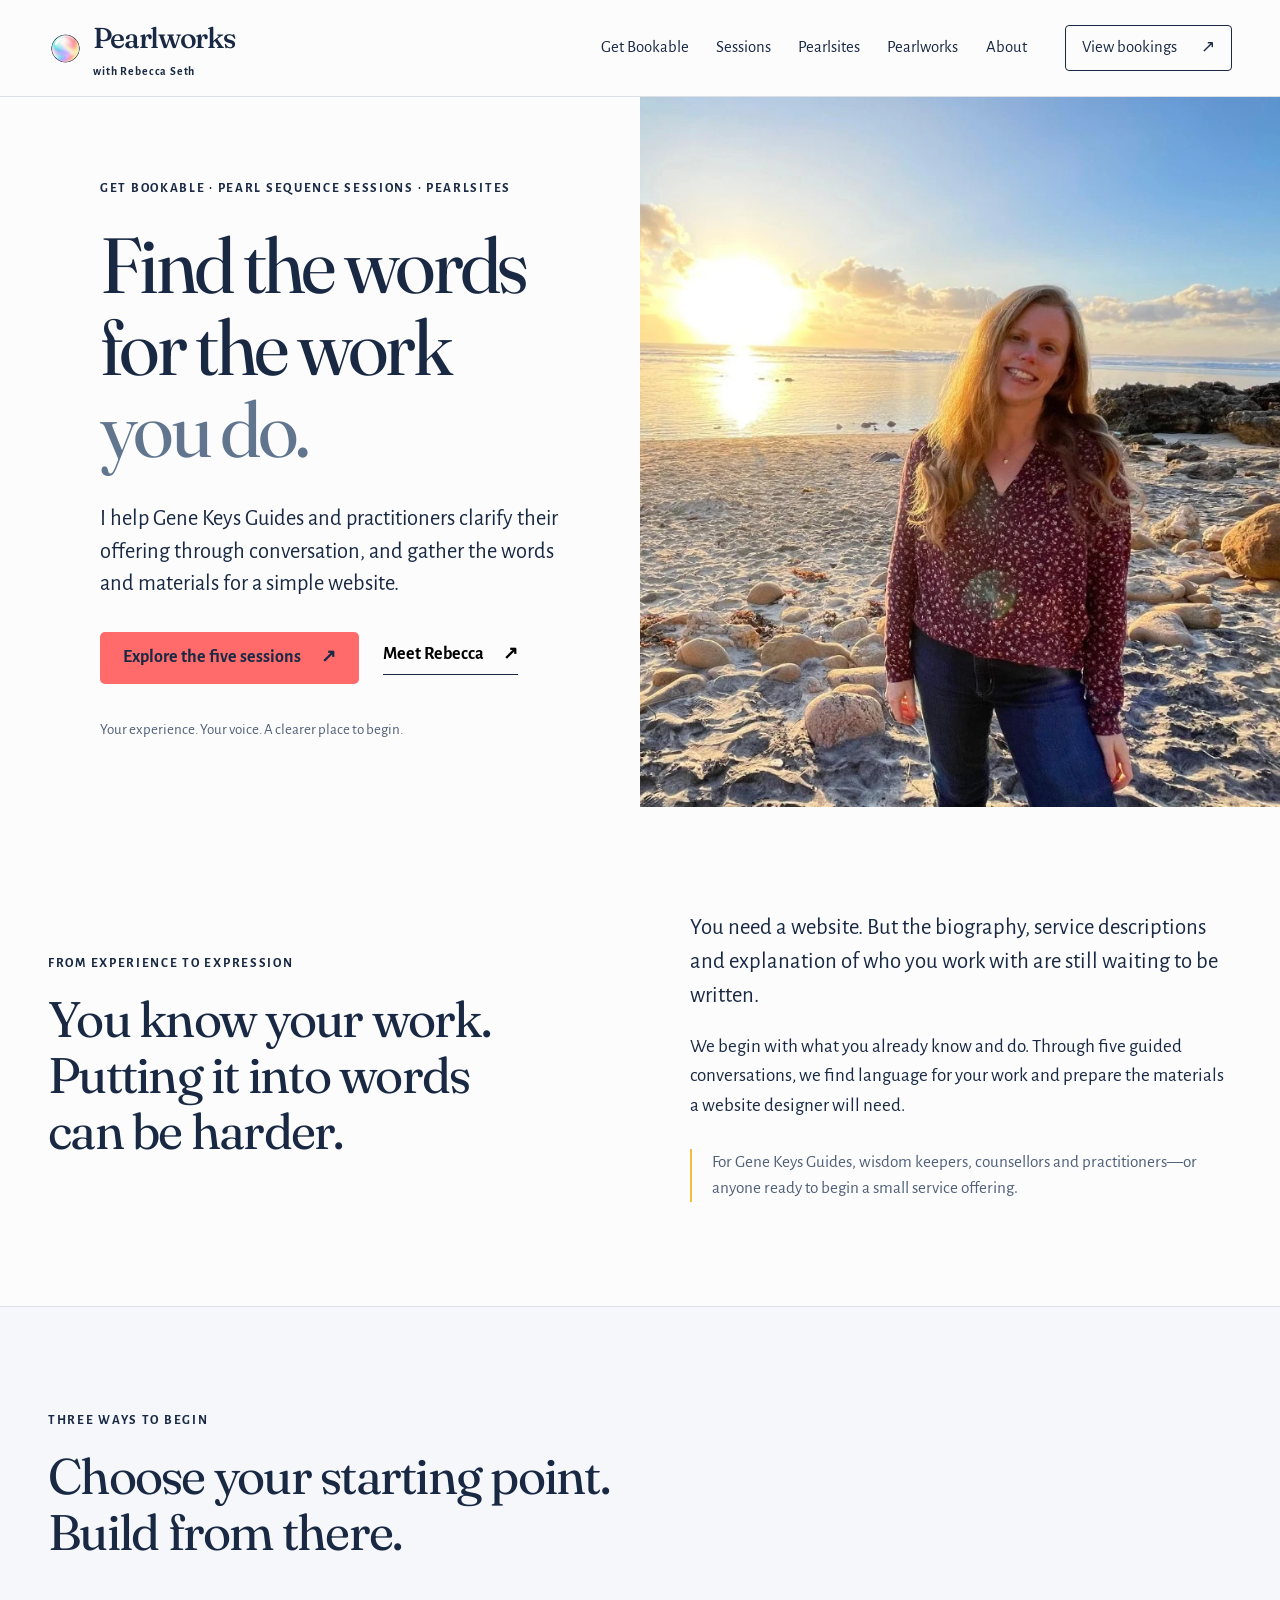
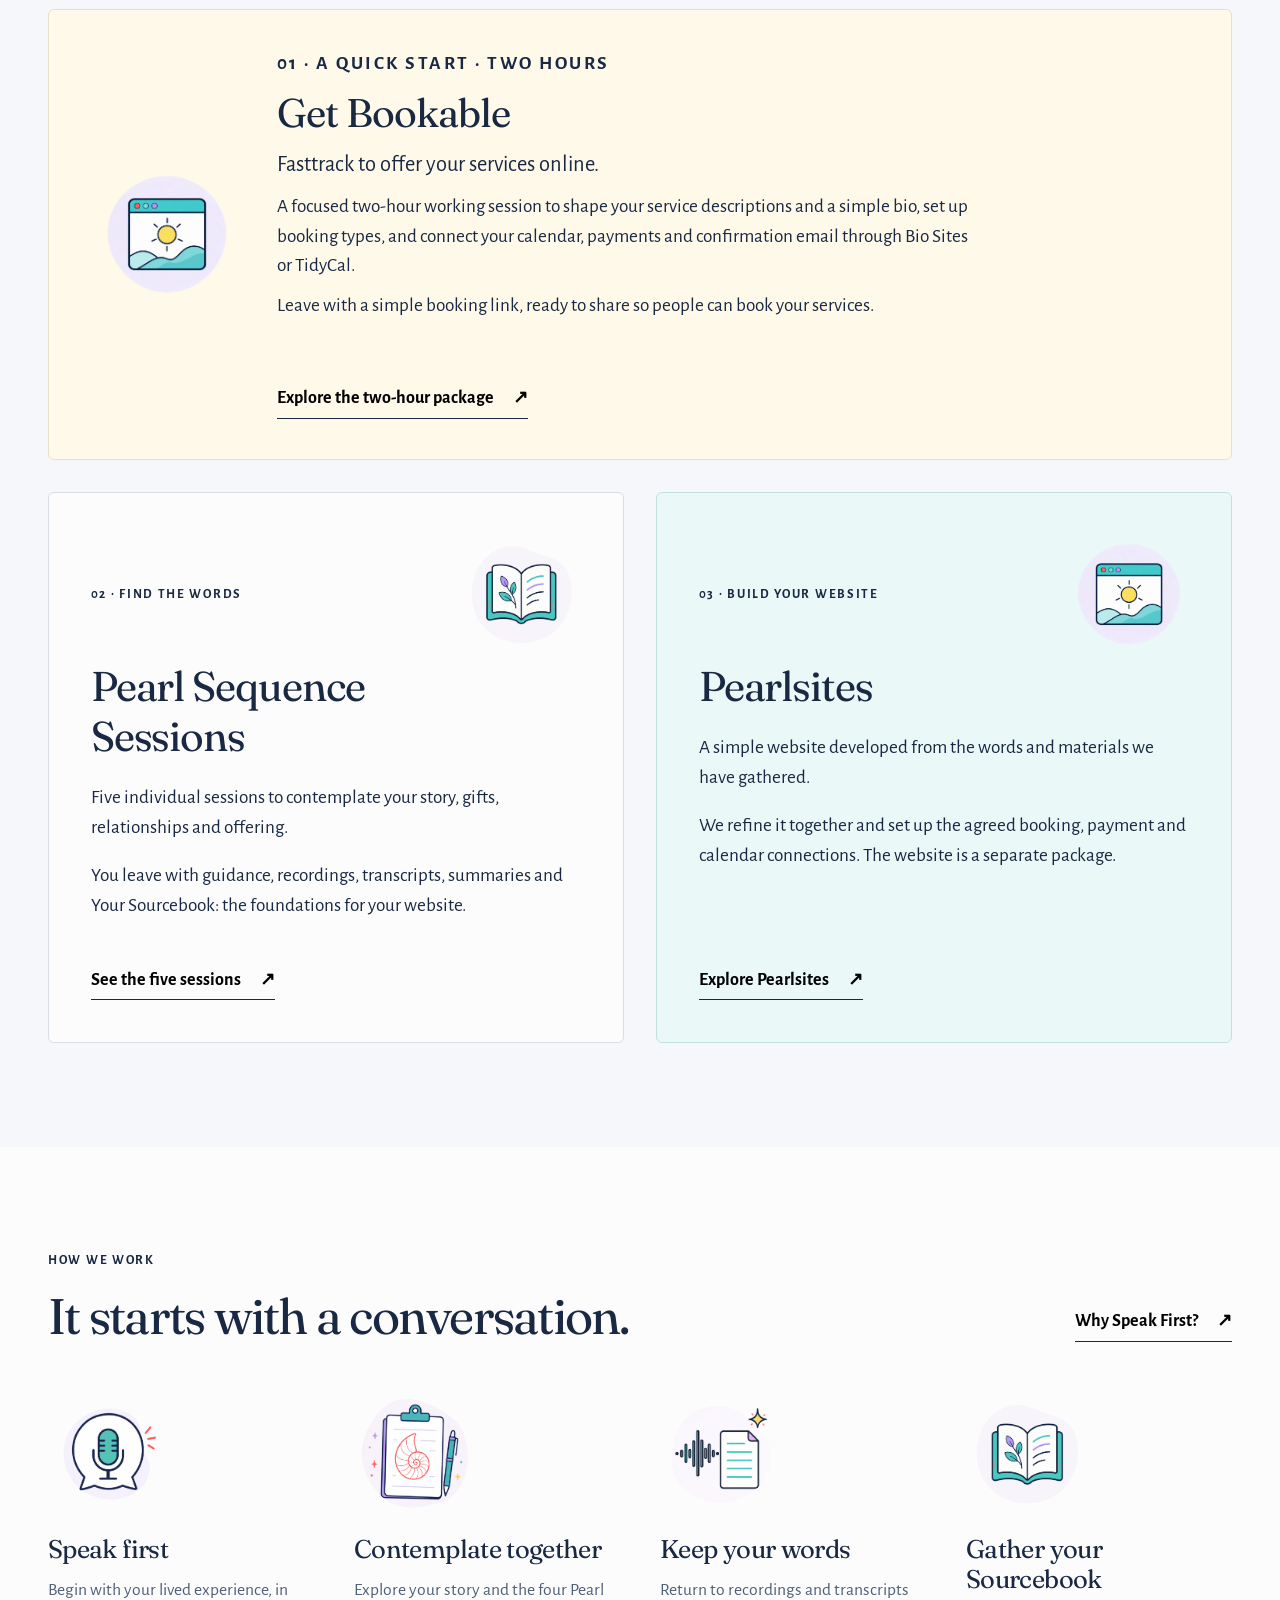
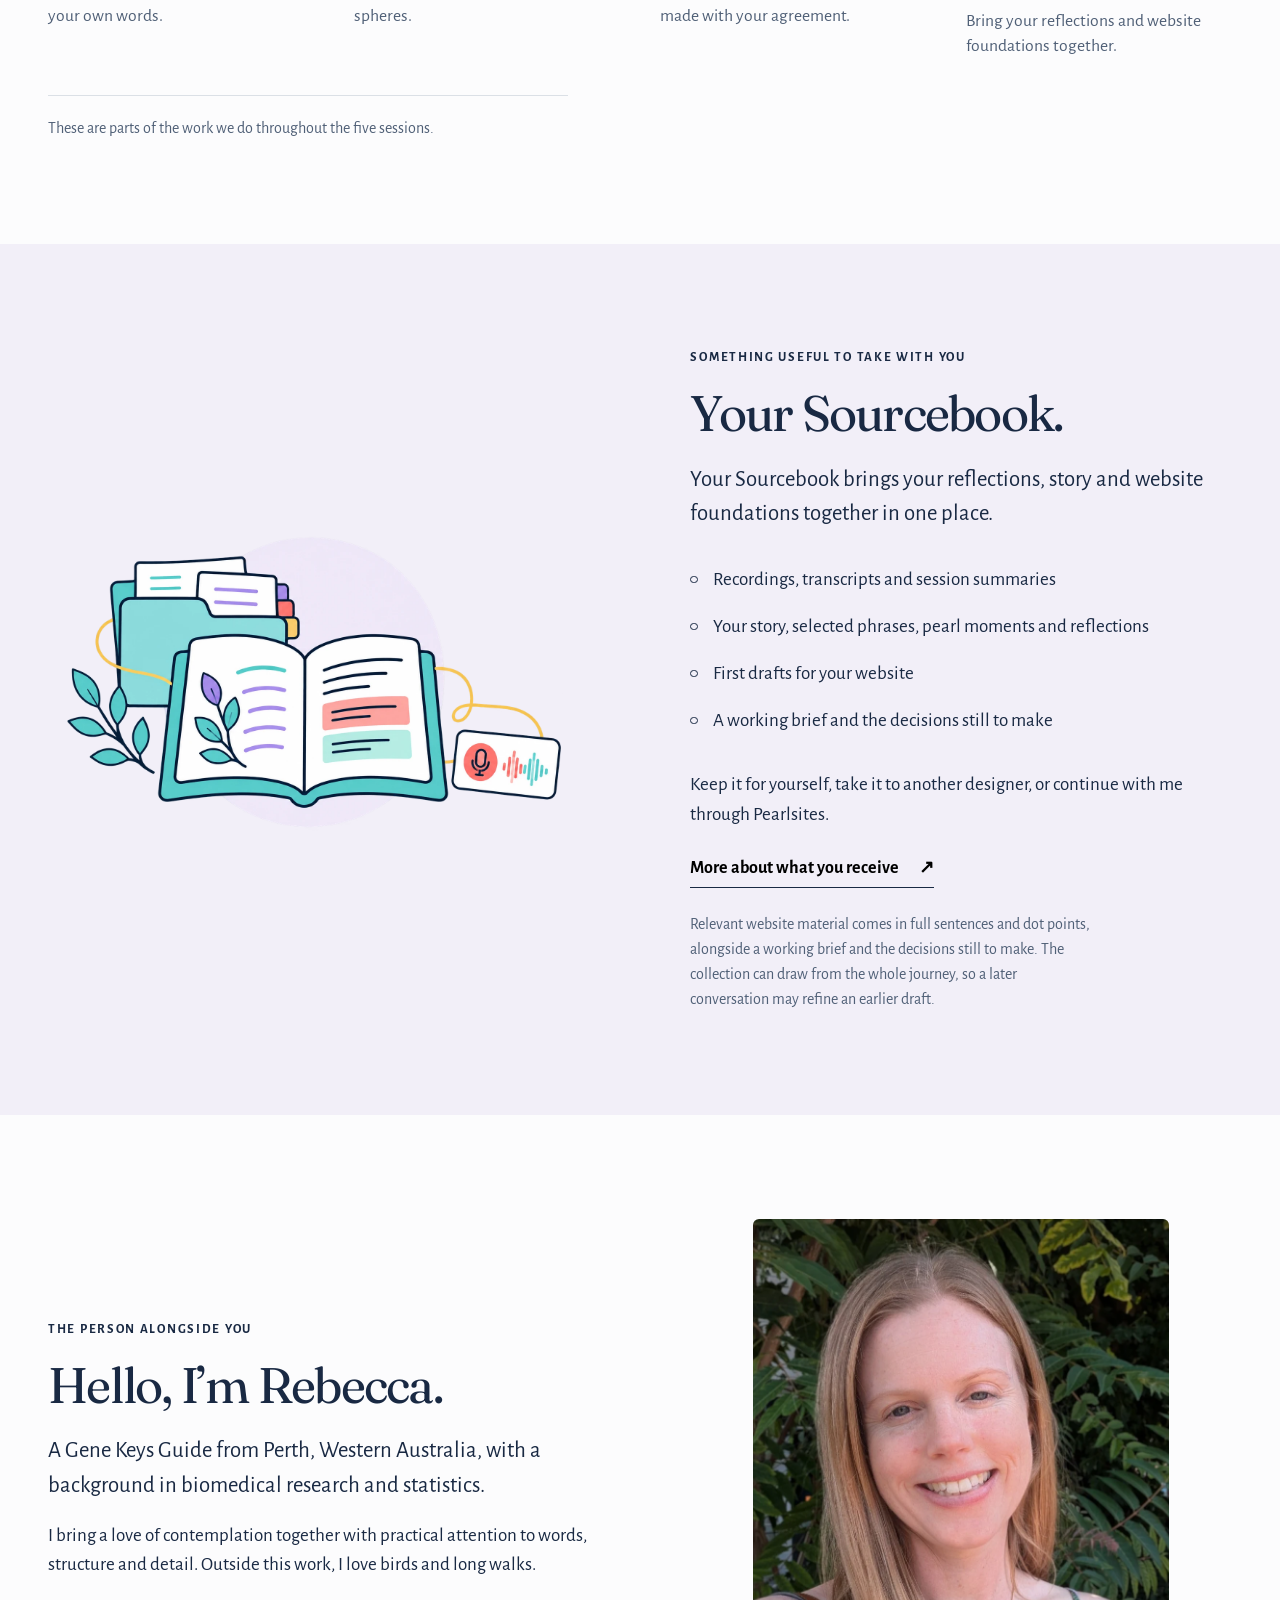
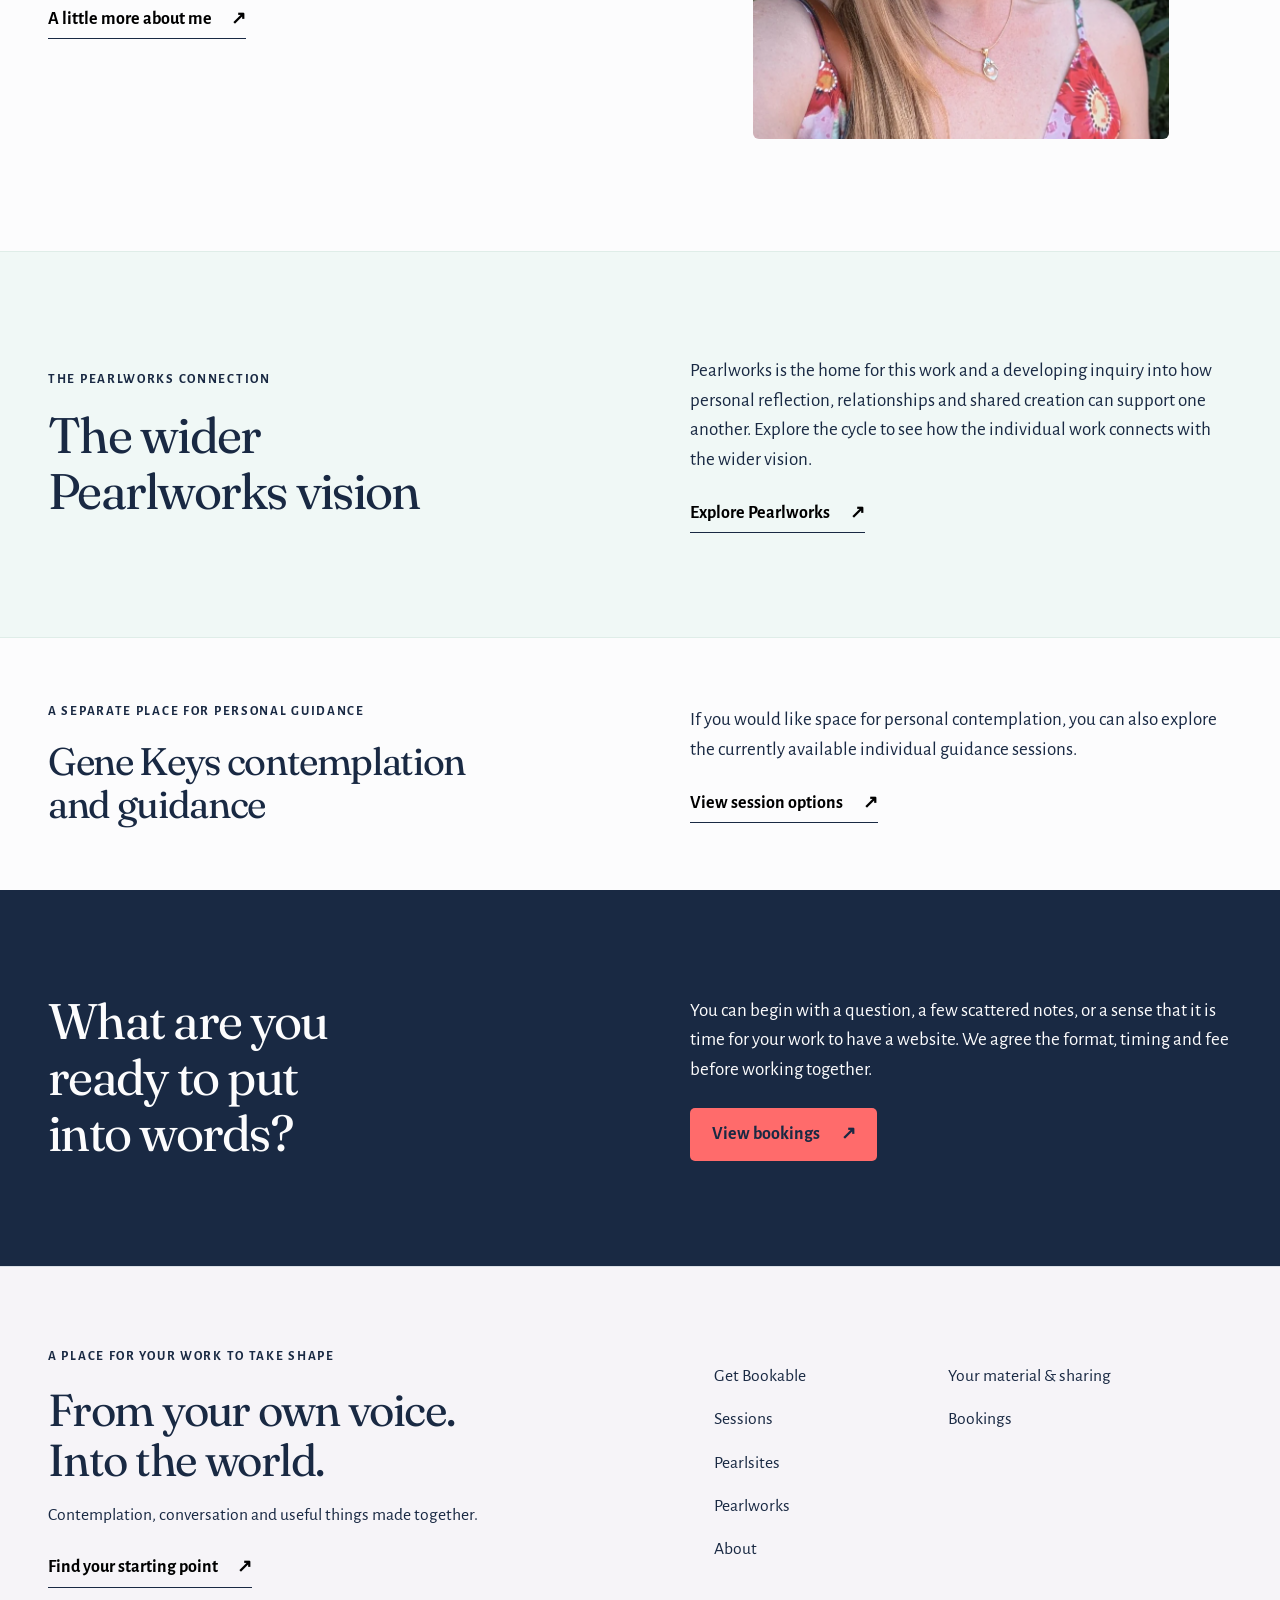
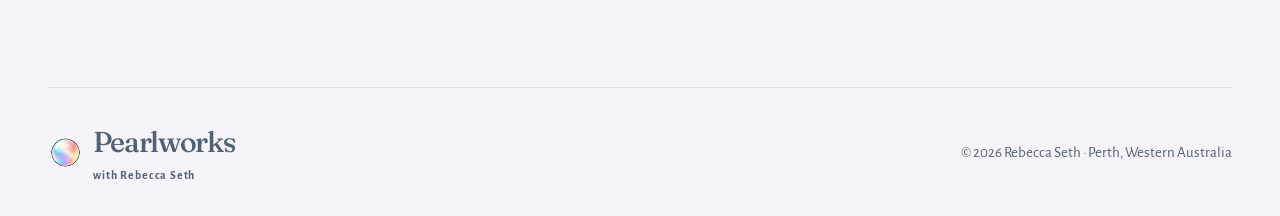
==== commit 8eaed362: "Rebuild About with Rebecca’s Pearl Sequence, illustrations, training and approach" ====
--- a/index.html
+++ b/index.html
@@ -310,7 +310,7 @@
                 >
                 <ul class="simple-list">
                   <li>Recordings, transcripts and session summaries</li>
-                  <li>Your story, selected phrases and reflections</li>
+                  <li>Your story, selected phrases, pearl moments and reflections</li>
                   <li>First drafts for your website</li>
                   <li>A working brief and the decisions still to make</li>
                 </ul>
--- a/assets/site.css
+++ b/assets/site.css
@@ -2603,6 +2603,17 @@
 .pw .cycle-note .small {
   margin-top: 14px;
 }
+.pw .cycle-flow-prose {
+  max-width: 72ch;
+  color: var(--ink);
+  background: #f5f3f9;
+  border-left: 3px solid var(--gold);
+  border-radius: 0 10px 10px 0;
+  margin: 0 auto 28px;
+  padding: 20px 26px;
+  font-size: 1.08rem;
+  line-height: 1.55;
+}
 .pw .cycle-map {
   isolation: isolate;
   grid-template-columns: 1fr 1.25fr 1fr;
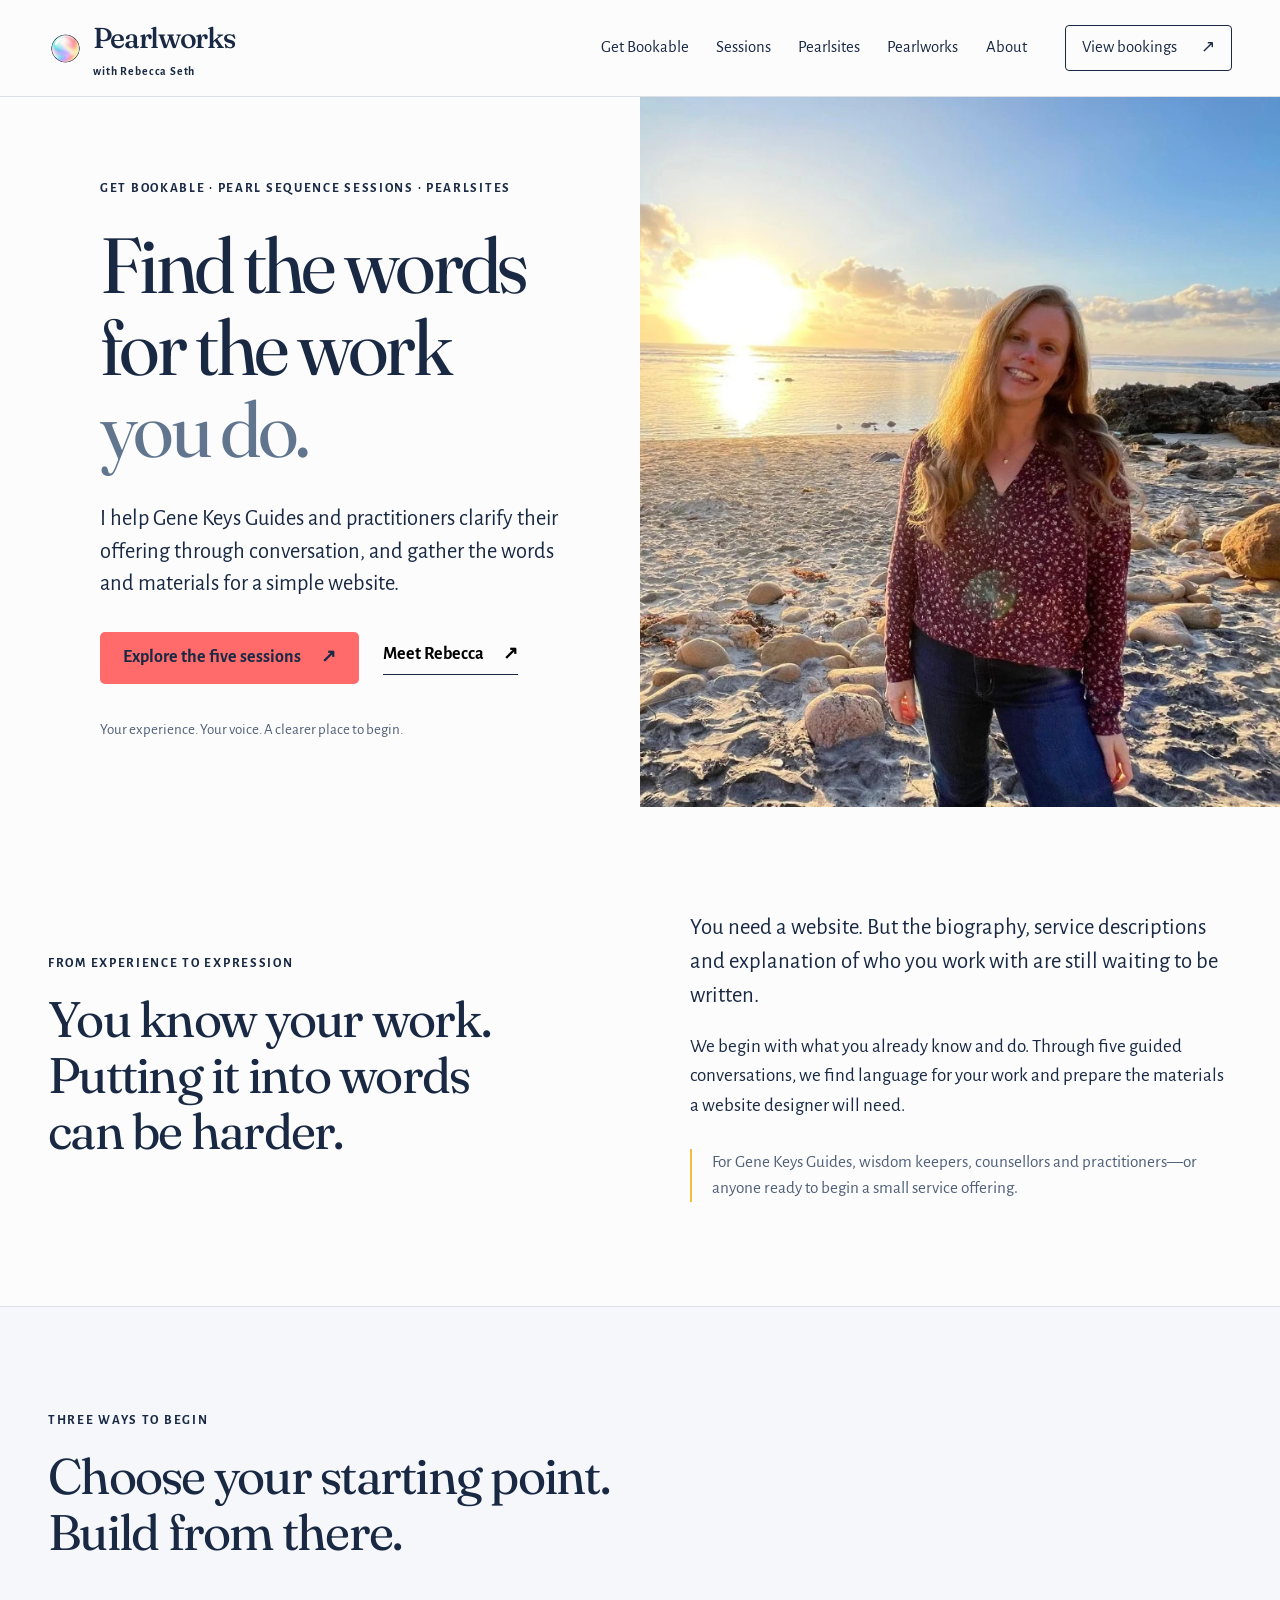
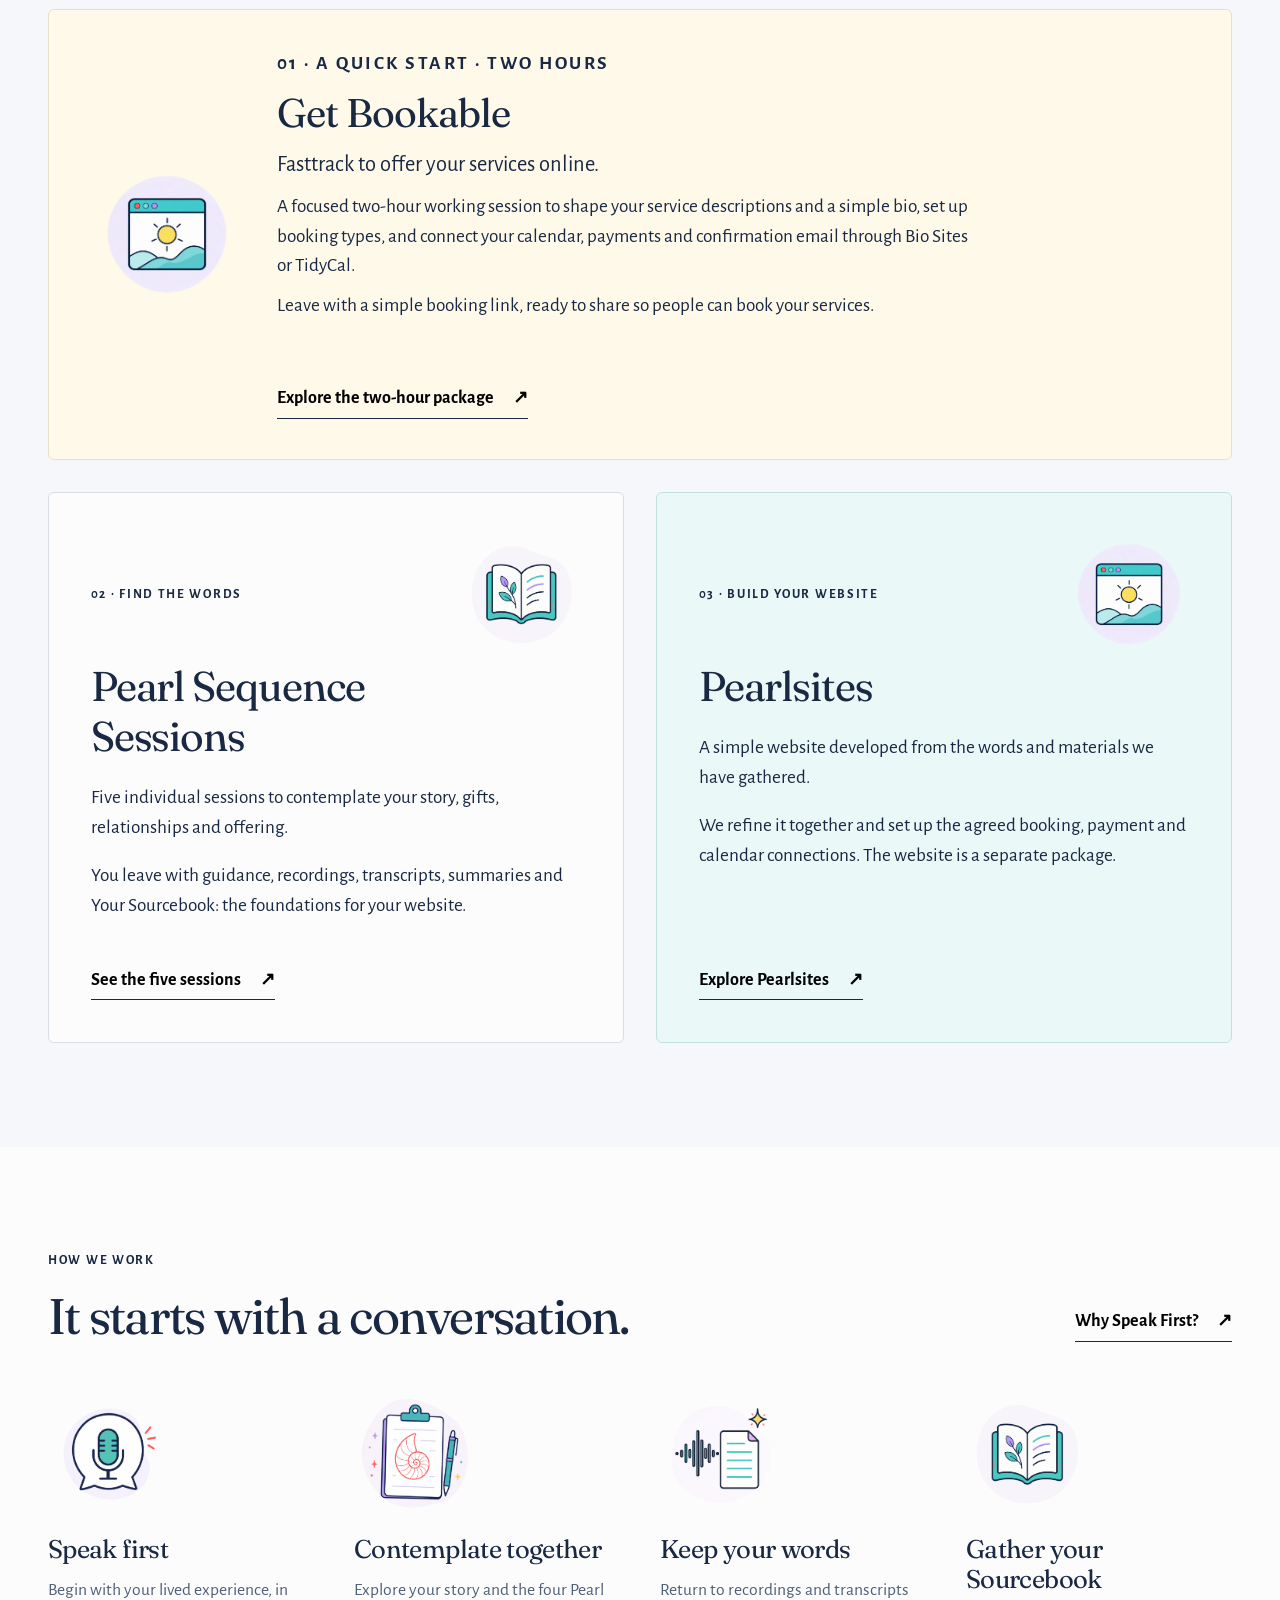
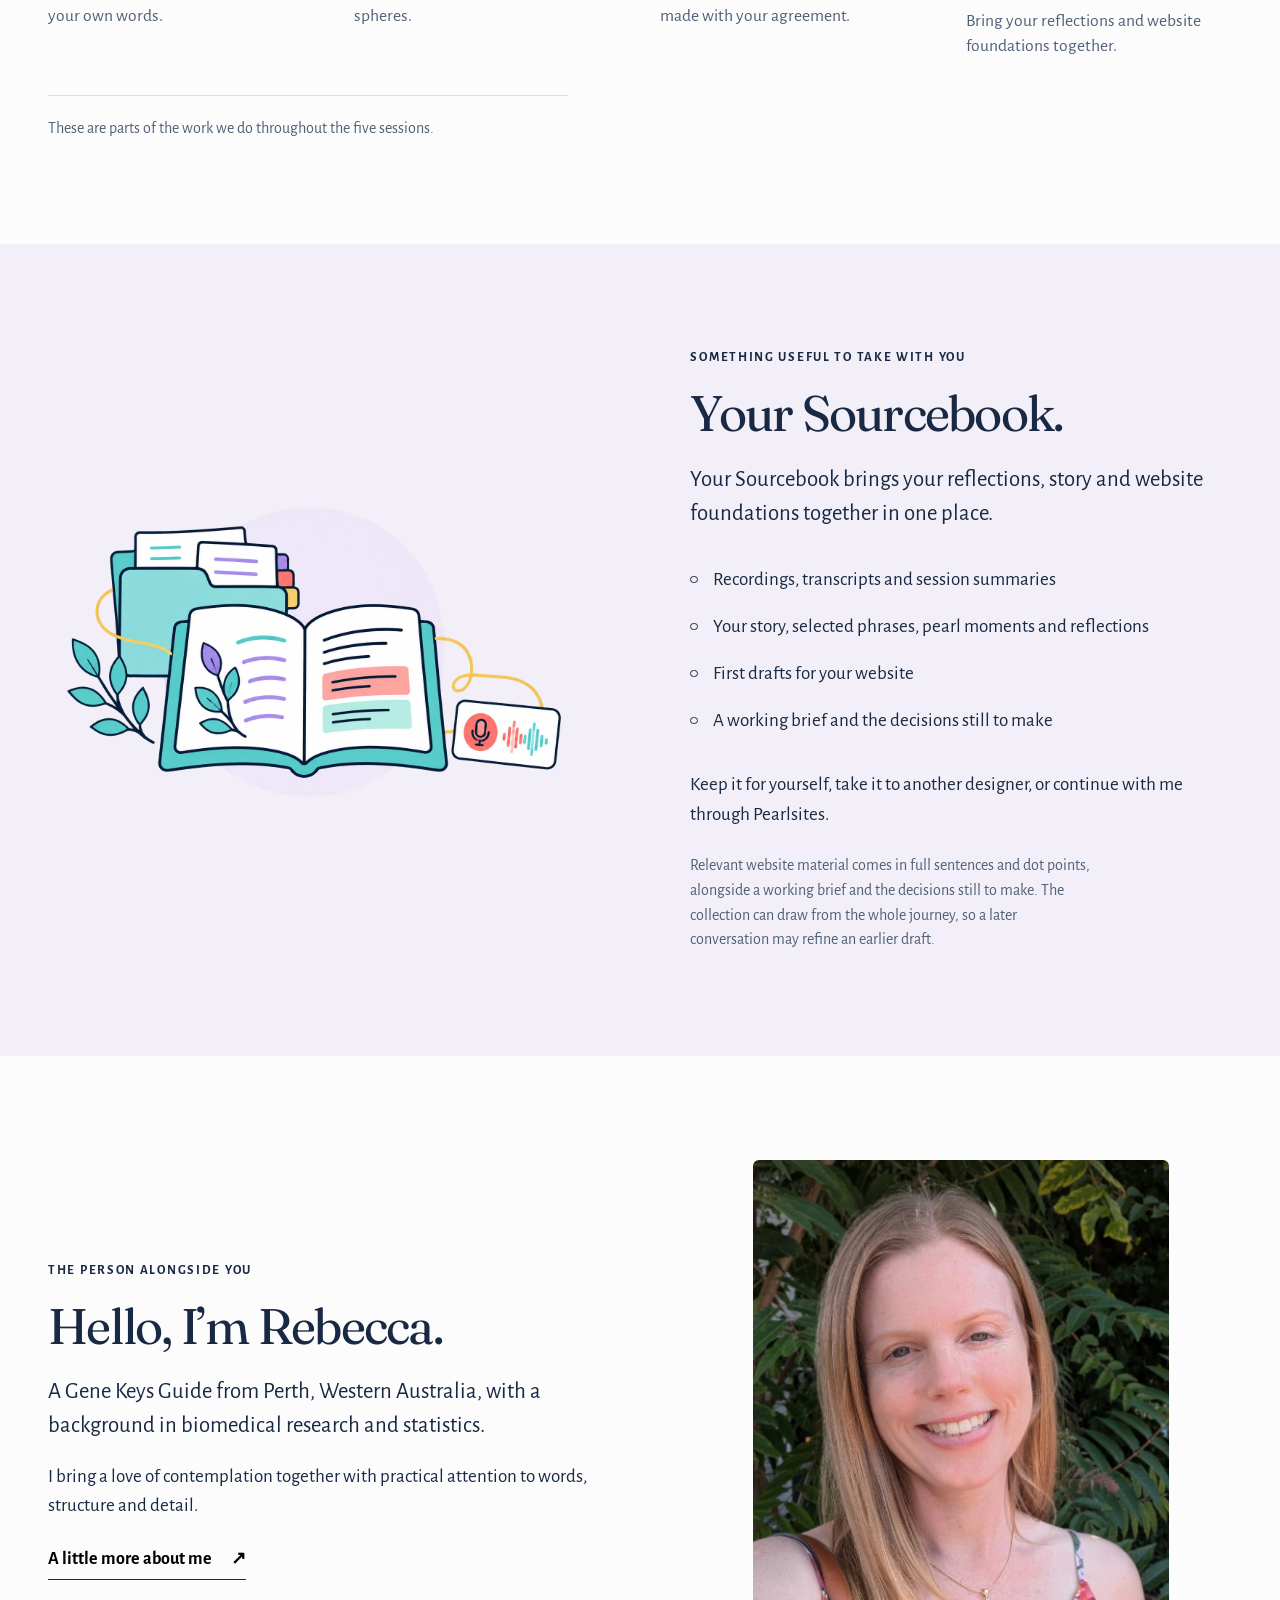
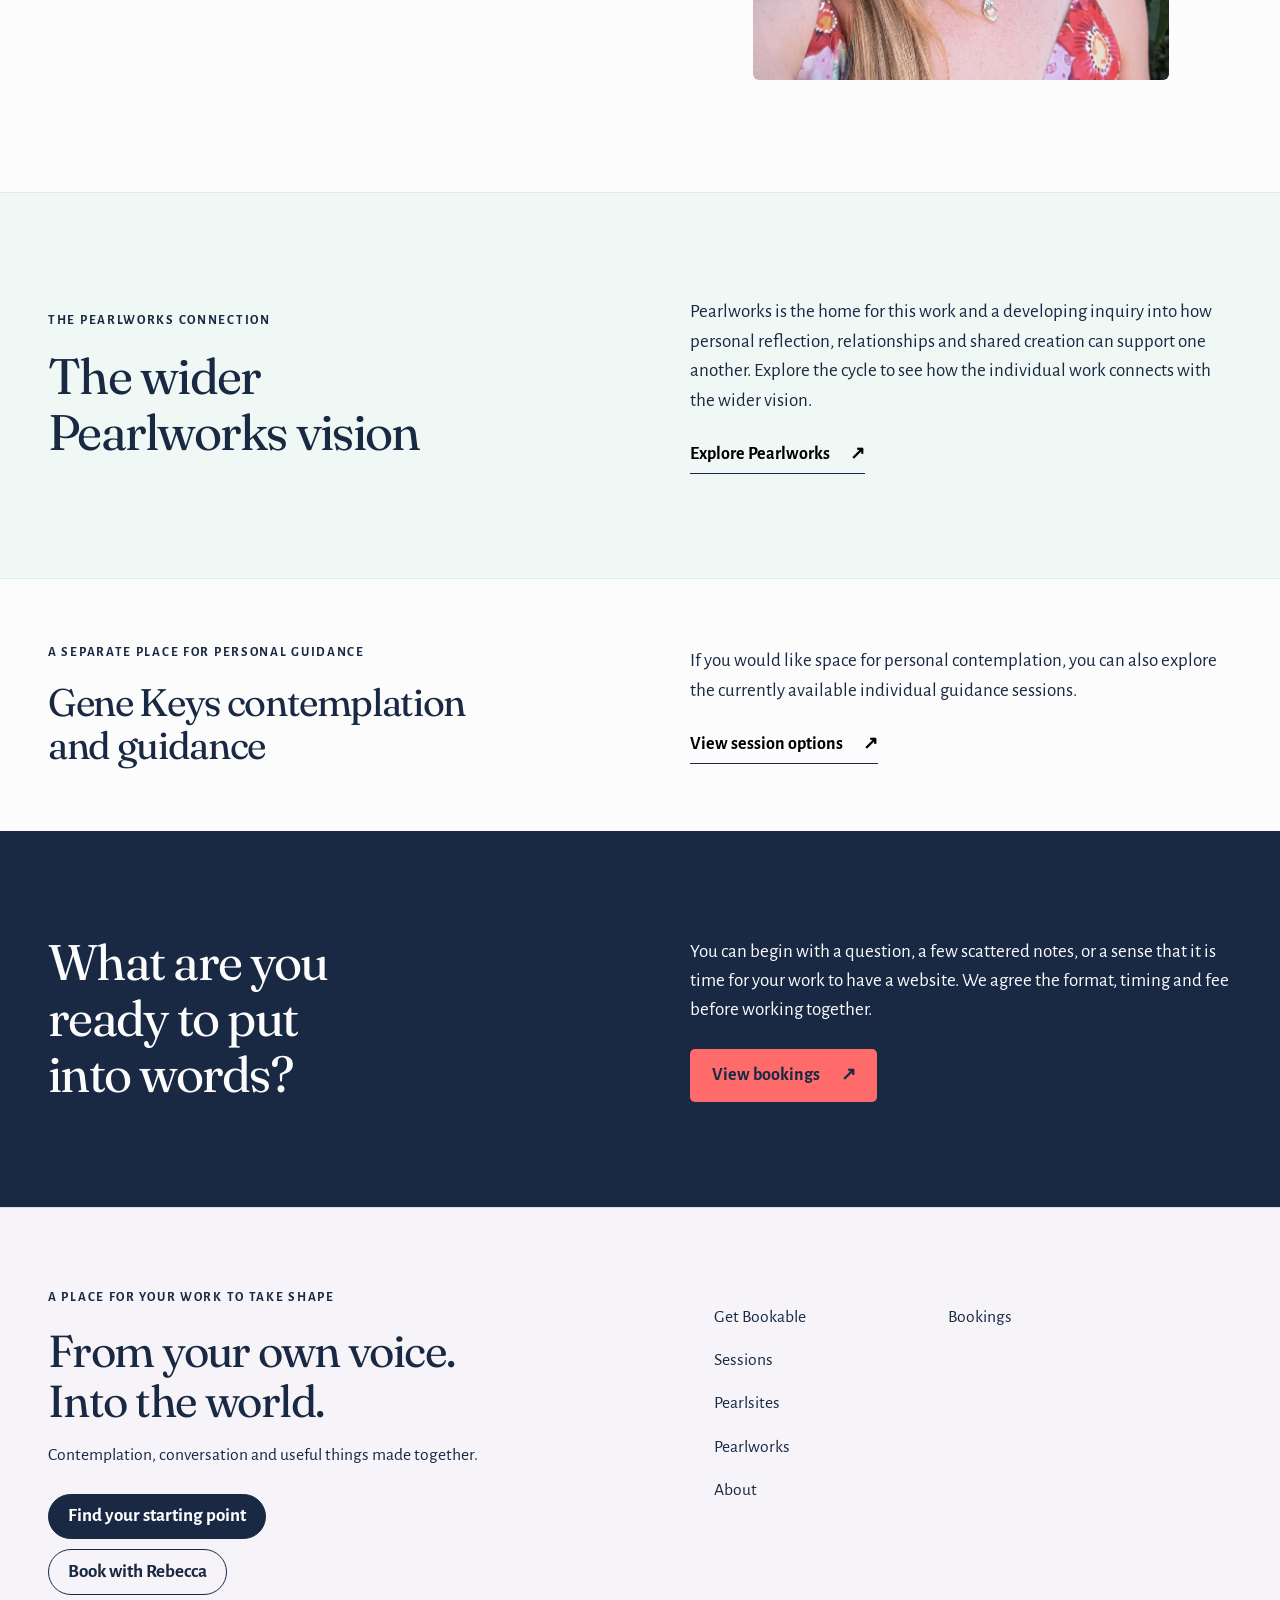
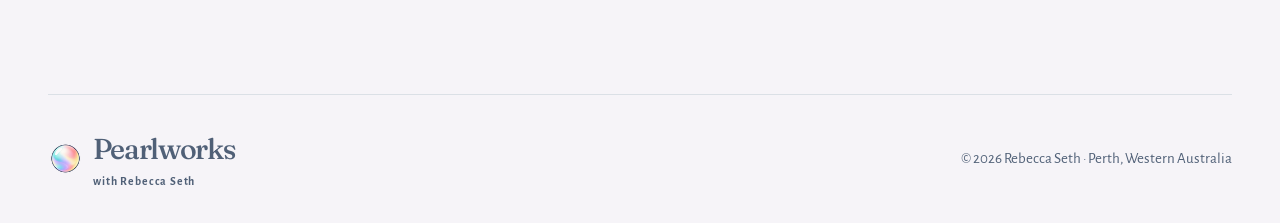
==== commit a5f20a0e: "Prepare final responsive Pearlworks site for GitHub Pages" ====
--- a/index.html
+++ b/index.html
@@ -1,462 +1,6972 @@
 <!doctype html>
 <html lang="en-AU">
   <head>
-    <meta charset="UTF-8" />
-    <meta name="viewport" content="width=device-width,initial-scale=1" />
-    <meta name="theme-color" content="#fcfcfd" />
-    <link rel="icon" href="assets/pearlworks/favicon.png" />
+    <meta charset="UTF-8">
+    <meta name="viewport" content="width=device-width,initial-scale=1">
+    <meta name="theme-color" content="#fcfcfd">
+    <link rel="icon" href="assets/embedded/70e9293f61ef884.png">
     <title>Pearlworks with Rebecca Seth</title>
-    <meta
-      name="description"
-      content="Contemplation and conversation with Rebecca Seth. Explore Gene Keys guidance, five Pearl Sequence Sessions, Your Sourcebook and optional Pearlsites website work."
-    />
-    <meta property="og:title" content="Pearlworks with Rebecca Seth" />
-    <meta
-      property="og:description"
-      content="Contemplation and conversation with Rebecca Seth. Explore Gene Keys guidance, five Pearl Sequence Sessions, Your Sourcebook and optional Pearlsites website work."
-    />
-
-    <meta name="robots" content="noindex, follow" />
-    <link rel="stylesheet" href="assets/fonts/fonts.css" />
-    <link rel="stylesheet" href="assets/site.css" />
-    <link rel="stylesheet" href="assets/artwork.css" />
-    <script src="assets/site.js" defer></script>
-  </head>
-  <body
-    ><div id="root">
-      <link rel="preload" as="image" href="assets/pearlworks/favicon.png" />
-      <link
-        rel="preload"
-        as="image"
-        href="assets/photos/rebecca-beach.webp"
-        fetchpriority="high"
-      />
-      <a class="skip-link" href="#main">Skip to content</a
-      ><header class="site-header relume-navbar1"
-        ><div class="nav-wrap">
-          <a
-            class="wordmark"
-            href="index.html"
-            aria-label="Pearlworks with Rebecca Seth home"
-            ><img
-              src="assets/pearlworks/favicon.png"
-              width="36"
-              height="36"
-              alt=""
-            /><span>Pearlworks<small>with Rebecca Seth</small></span></a
-          ><button
-            class="menu-button"
-            aria-label="Open navigation"
-            aria-controls="main-nav"
-            aria-expanded="false"
-            >Menu <span aria-hidden="true">☰</span></button
-          ><nav id="main-nav" aria-label="Main navigation" class=""
-            ><a href="get-bookable/index.html">Get Bookable</a
-            ><a href="pearl-sequence-sessions/index.html">Sessions</a
-            ><a href="pearlsites/index.html">Pearlsites</a
-            ><a href="pearlworks/index.html">Pearlworks</a
-            ><a href="about/index.html">About</a
-            ><a class="nav-enquire" href="https://tidycal.com/becseth"
-              >View bookings <span aria-hidden="true">↗</span></a
-            ></nav
-          >
-        </div></header
-      ><main id="main"
-        ><section class="hero relume-header1"
-          ><div class="hero-copy">
-            <p class="eyebrow"
-              >Get Bookable · Pearl Sequence Sessions · Pearlsites</p
-            >
-            <h1>Find the words<br />for the work<br /><em>you do.</em> </h1>
-            <p class="hero-intro"
-              >I help Gene Keys Guides and practitioners clarify their offering
+    <meta name="description" content="Contemplation and conversation with Rebecca Seth. Explore Gene Keys guidance, five Pearl Sequence Sessions, Your Sourcebook and optional Pearlsites website work.">
+    <meta property="og:title" content="Pearlworks with Rebecca Seth">
+    <meta property="og:description" content="Contemplation and conversation with Rebecca Seth. Explore Gene Keys guidance, five Pearl Sequence Sessions, Your Sourcebook and optional Pearlsites website work.">
+
+    <meta name="robots" content="noindex, follow">
+    
+    
+    
+    
+  <style>/* Local font data also works when the site is opened directly from disk. */
+
+@font-face {
+  font-family: "Alegreya Sans";
+  font-style: normal;
+  font-weight: 400;
+  font-display: swap;
+  src: url(assets/embedded/123cd4a1e13951a.woff2) format("woff2");
+}
+
+@font-face {
+  font-family: "Alegreya Sans";
+  font-style: normal;
+  font-weight: 500;
+  font-display: swap;
+  src: url(assets/embedded/005c64e2da1b0d7.woff2) format("woff2");
+}
+
+@font-face {
+  font-family: "Alegreya Sans";
+  font-style: normal;
+  font-weight: 700;
+  font-display: swap;
+  src: url(assets/embedded/403b09118b4c02a.woff2) format("woff2");
+}
+
+@font-face {
+  font-family: "Fraunces";
+  font-style: normal;
+  font-weight: 100 900;
+  font-display: swap;
+  src: url(assets/embedded/48642176d960aff.woff2) format("woff2");
+}
+
+*,
+:before,
+:after,
+::backdrop {
+  --tw-border-spacing-x: 0;
+  --tw-border-spacing-y: 0;
+  --tw-translate-x: 0;
+  --tw-translate-y: 0;
+  --tw-rotate: 0;
+  --tw-skew-x: 0;
+  --tw-skew-y: 0;
+  --tw-scale-x: 1;
+  --tw-scale-y: 1;
+  --tw-pan-x: ;
+  --tw-pan-y: ;
+  --tw-pinch-zoom: ;
+  --tw-scroll-snap-strictness: proximity;
+  --tw-gradient-from-position: ;
+  --tw-gradient-via-position: ;
+  --tw-gradient-to-position: ;
+  --tw-ordinal: ;
+  --tw-slashed-zero: ;
+  --tw-numeric-figure: ;
+  --tw-numeric-spacing: ;
+  --tw-numeric-fraction: ;
+  --tw-ring-inset: ;
+  --tw-ring-offset-width: 0px;
+  --tw-ring-offset-color: #fff;
+  --tw-ring-color: #3b82f680;
+  --tw-ring-offset-shadow: 0 0 #0000;
+  --tw-ring-shadow: 0 0 #0000;
+  --tw-shadow: 0 0 #0000;
+  --tw-shadow-colored: 0 0 #0000;
+  --tw-blur: ;
+  --tw-brightness: ;
+  --tw-contrast: ;
+  --tw-grayscale: ;
+  --tw-hue-rotate: ;
+  --tw-invert: ;
+  --tw-saturate: ;
+  --tw-sepia: ;
+  --tw-drop-shadow: ;
+  --tw-backdrop-blur: ;
+  --tw-backdrop-brightness: ;
+  --tw-backdrop-contrast: ;
+  --tw-backdrop-grayscale: ;
+  --tw-backdrop-hue-rotate: ;
+  --tw-backdrop-invert: ;
+  --tw-backdrop-opacity: ;
+  --tw-backdrop-saturate: ;
+  --tw-backdrop-sepia: ;
+  --tw-contain-size: ;
+  --tw-contain-layout: ;
+  --tw-contain-paint: ;
+  --tw-contain-style: ;
+}
+*,
+:before,
+:after {
+  box-sizing: border-box;
+  border: 0 solid #e5e7eb;
+}
+:before,
+:after {
+  --tw-content: "";
+}
+html,
+:host {
+  -webkit-text-size-adjust: 100%;
+  tab-size: 4;
+  font-feature-settings: normal;
+  font-variation-settings: normal;
+  -webkit-tap-highlight-color: transparent;
+  font-family:
+    Alegreya Sans,
+    Arial,
+    sans-serif;
+  line-height: 1.5;
+}
+body {
+  line-height: inherit;
+  margin: 0;
+}
+hr {
+  height: 0;
+  color: inherit;
+  border-top-width: 1px;
+}
+abbr:where([title]) {
+  -webkit-text-decoration: underline dotted;
+  text-decoration: underline dotted;
+}
+h1,
+h2,
+h3,
+h4,
+h5,
+h6 {
+  font-size: inherit;
+  font-weight: inherit;
+}
+a {
+  color: inherit;
+  -webkit-text-decoration: inherit;
+  text-decoration: inherit;
+}
+b,
+strong {
+  font-weight: bolder;
+}
+code,
+kbd,
+samp,
+pre {
+  font-feature-settings: normal;
+  font-variation-settings: normal;
+  font-family:
+    ui-monospace,
+    SFMono-Regular,
+    Menlo,
+    Monaco,
+    Consolas,
+    Liberation Mono,
+    Courier New,
+    monospace;
+  font-size: 1em;
+}
+small {
+  font-size: 80%;
+}
+sub,
+sup {
+  vertical-align: baseline;
+  font-size: 75%;
+  line-height: 0;
+  position: relative;
+}
+sub {
+  bottom: -0.25em;
+}
+sup {
+  top: -0.5em;
+}
+table {
+  text-indent: 0;
+  border-color: inherit;
+  border-collapse: collapse;
+}
+button,
+input,
+optgroup,
+select,
+textarea {
+  font-feature-settings: inherit;
+  font-variation-settings: inherit;
+  font-family: inherit;
+  font-size: 100%;
+  font-weight: inherit;
+  line-height: inherit;
+  letter-spacing: inherit;
+  color: inherit;
+  margin: 0;
+  padding: 0;
+}
+button,
+select {
+  text-transform: none;
+}
+button,
+input:where([type="button"]),
+input:where([type="reset"]),
+input:where([type="submit"]) {
+  -webkit-appearance: button;
+  background-color: #0000;
+  background-image: none;
+}
+:-moz-focusring {
+  outline: auto;
+}
+:-moz-ui-invalid {
+  box-shadow: none;
+}
+progress {
+  vertical-align: baseline;
+}
+::-webkit-inner-spin-button {
+  height: auto;
+}
+::-webkit-outer-spin-button {
+  height: auto;
+}
+[type="search"] {
+  -webkit-appearance: textfield;
+  outline-offset: -2px;
+}
+::-webkit-search-decoration {
+  -webkit-appearance: none;
+}
+::-webkit-file-upload-button {
+  -webkit-appearance: button;
+  font: inherit;
+}
+summary {
+  display: list-item;
+}
+blockquote,
+dl,
+dd,
+h1,
+h2,
+h3,
+h4,
+h5,
+h6,
+hr,
+figure,
+p,
+pre {
+  margin: 0;
+}
+fieldset {
+  margin: 0;
+  padding: 0;
+}
+legend {
+  padding: 0;
+}
+ol,
+ul,
+menu {
+  margin: 0;
+  padding: 0;
+  list-style: none;
+}
+dialog {
+  padding: 0;
+}
+textarea {
+  resize: vertical;
+}
+input::-moz-placeholder {
+  opacity: 1;
+  color: #9ca3af;
+}
+textarea::-moz-placeholder {
+  opacity: 1;
+  color: #9ca3af;
+}
+input::placeholder,
+textarea::placeholder {
+  opacity: 1;
+  color: #9ca3af;
+}
+button,
+[role="button"] {
+  cursor: pointer;
+}
+:disabled {
+  cursor: default;
+}
+img,
+svg,
+video,
+canvas,
+audio,
+iframe,
+embed,
+object {
+  vertical-align: middle;
+  display: block;
+}
+img,
+video {
+  max-width: 100%;
+  height: auto;
+}
+[hidden]:where(:not([hidden="until-found"])) {
+  display: none;
+}
+.\!visible {
+  visibility: visible !important;
+}
+.visible {
+  visibility: visible;
+}
+.flex {
+  display: flex;
+}
+.inline-flex {
+  display: inline-flex;
+}
+.hidden {
+  display: none;
+}
+.size-10 {
+  width: 2.5rem;
+  height: 2.5rem;
+}
+.size-7 {
+  width: 1.75rem;
+  height: 1.75rem;
+}
+.w-full {
+  width: 100%;
+}
+.flex-1 {
+  flex: 1;
+}
+.shrink-0 {
+  flex-shrink: 0;
+}
+.grow {
+  flex-grow: 1;
+}
+.flex-col {
+  flex-direction: column;
+}
+.items-center {
+  align-items: center;
+}
+.justify-center {
+  justify-content: center;
+}
+.justify-between {
+  justify-content: space-between;
+}
+.gap-1\.5 {
+  gap: 0.375rem;
+}
+.gap-2 {
+  gap: 0.5rem;
+}
+.gap-3 {
+  gap: 0.75rem;
+}
+.overflow-hidden {
+  overflow: hidden;
+}
+.whitespace-nowrap {
+  white-space: nowrap;
+}
+.rounded-button {
+  border-radius: 5px;
+}
+.rounded-card {
+  border-radius: 20px;
+}
+.border {
+  border-width: 1px;
+}
+.border-b {
+  border-bottom-width: 1px;
+}
+.border-scheme-border {
+  --tw-border-opacity: 1;
+  border-color: rgb(219 224 230 / var(--tw-border-opacity, 1));
+}
+.border-white {
+  --tw-border-opacity: 1;
+  border-color: rgb(255 255 255 / var(--tw-border-opacity, 1));
+}
+.bg-neutral-darkest {
+  --tw-bg-opacity: 1;
+  background-color: rgb(17 17 17 / var(--tw-bg-opacity, 1));
+}
+.bg-scheme-foreground {
+  --tw-bg-opacity: 1;
+  background-color: rgb(252 252 253 / var(--tw-bg-opacity, 1));
+}
+.bg-transparent {
+  background-color: #0000;
+}
+.bg-white {
+  --tw-bg-opacity: 1;
+  background-color: rgb(255 255 255 / var(--tw-bg-opacity, 1));
+}
+.p-0 {
+  padding: 0;
+}
+.p-6 {
+  padding: 1.5rem;
+}
+.px-5 {
+  padding-left: 1.25rem;
+  padding-right: 1.25rem;
+}
+.px-6 {
+  padding-left: 1.5rem;
+  padding-right: 1.5rem;
+}
+.py-2 {
+  padding-top: 0.5rem;
+  padding-bottom: 0.5rem;
+}
+.py-3 {
+  padding-top: 0.75rem;
+  padding-bottom: 0.75rem;
+}
+.py-4 {
+  padding-top: 1rem;
+  padding-bottom: 1rem;
+}
+.pb-0 {
+  padding-bottom: 0;
+}
+.pb-5 {
+  padding-bottom: 1.25rem;
+}
+.text-sm {
+  font-size: 0.875rem;
+  line-height: 1.5;
+}
+.font-bold {
+  font-weight: 700;
+}
+.font-semibold {
+  font-weight: 600;
+}
+.leading-none {
+  line-height: 1;
+}
+.text-link {
+  --tw-text-opacity: 1;
+  color: rgb(0 0 0 / var(--tw-text-opacity, 1));
+}
+.text-neutral {
+  --tw-text-opacity: 1;
+  color: rgb(102 102 102 / var(--tw-text-opacity, 1));
+}
+.text-neutral-darkest {
+  --tw-text-opacity: 1;
+  color: rgb(17 17 17 / var(--tw-text-opacity, 1));
+}
+.text-scheme-text {
+  --tw-text-opacity: 1;
+  color: rgb(25 41 67 / var(--tw-text-opacity, 1));
+}
+.text-white {
+  --tw-text-opacity: 1;
+  color: rgb(255 255 255 / var(--tw-text-opacity, 1));
+}
+.filter {
+  filter: var(--tw-blur) var(--tw-brightness) var(--tw-contrast)
+    var(--tw-grayscale) var(--tw-hue-rotate) var(--tw-invert) var(--tw-saturate)
+    var(--tw-sepia) var(--tw-drop-shadow);
+}
+.transition-all {
+  transition-property: all;
+  transition-duration: 0.15s;
+  transition-timing-function: cubic-bezier(0.4, 0, 0.2, 1);
+}
+.transition-transform {
+  transition-property: transform;
+  transition-duration: 0.15s;
+  transition-timing-function: cubic-bezier(0.4, 0, 0.2, 1);
+}
+.duration-200 {
+  transition-duration: 0.2s;
+}
+.duration-300 {
+  transition-duration: 0.3s;
+}
+.ease-in-out {
+  transition-timing-function: cubic-bezier(0.4, 0, 0.2, 1);
+}
+@keyframes enter {
+  0% {
+    opacity: var(--tw-enter-opacity, 1);
+    transform: translate3d(
+        var(--tw-enter-translate-x, 0),
+        var(--tw-enter-translate-y, 0),
+        0
+      )
+      scale3d(
+        var(--tw-enter-scale, 1),
+        var(--tw-enter-scale, 1),
+        var(--tw-enter-scale, 1)
+      )
+      rotate(var(--tw-enter-rotate, 0));
+  }
+}
+@keyframes exit {
+  to {
+    opacity: var(--tw-exit-opacity, 1);
+    transform: translate3d(
+        var(--tw-exit-translate-x, 0),
+        var(--tw-exit-translate-y, 0),
+        0
+      )
+      scale3d(
+        var(--tw-exit-scale, 1),
+        var(--tw-exit-scale, 1),
+        var(--tw-exit-scale, 1)
+      )
+      rotate(var(--tw-exit-rotate, 0));
+  }
+}
+.duration-200 {
+  animation-duration: 0.2s;
+}
+.duration-300 {
+  animation-duration: 0.3s;
+}
+.ease-in-out {
+  animation-timing-function: cubic-bezier(0.4, 0, 0.2, 1);
+}
+:root {
+  --paper: #fcfcfd;
+  --ink: #192943;
+  --muted: #506077;
+  --line: #dbe0e6;
+  --coral: #ff6b6b;
+  --aqua: #4ecdc4;
+  --violet: #a78bfa;
+  --yellow: #ffe66d;
+  --lavender: #f0eafb;
+  --gold: #f4bd3c;
+  --heading: "Fraunces", Georgia, serif;
+  --body: "Alegreya Sans", Arial, sans-serif;
+  --page-width: 1240px;
+}
+* {
+  box-sizing: border-box;
+}
+html {
+  scroll-behavior: smooth;
+  scroll-padding-top: 7rem;
+}
+body {
+  background: var(--paper);
+  color: var(--ink);
+  font-family: var(--body);
+  -webkit-font-smoothing: antialiased;
+  margin: 0;
+  font-size: 1.1875rem;
+  line-height: 1.55;
+}
+img {
+  max-width: 100%;
+  height: auto;
+  display: block;
+}
+a {
+  color: inherit;
+  text-underline-offset: 0.24em;
+  text-decoration-thickness: 1px;
+}
+button {
+  font: inherit;
+  color: inherit;
+}
+button,
+a,
+summary {
+  -webkit-tap-highlight-color: transparent;
+}
+a:focus-visible,
+button:focus-visible,
+summary:focus-visible {
+  outline-offset: 6px;
+  outline: 3px solid #7553bb;
+}
+h1,
+h2,
+h3,
+p,
+figure {
+  margin: 0;
+}
+h1,
+h2,
+h3 {
+  font-family: var(--heading);
+  text-wrap: balance;
+  font-weight: 400;
+}
+h1 {
+  letter-spacing: -0.047em;
+  font-size: clamp(3.4rem, 6.1vw, 5.7rem);
+  line-height: 1.045;
+}
+h1 em {
+  color: #61768e;
+  font-style: normal;
+  font-weight: 400;
+}
+h2 {
+  letter-spacing: -0.035em;
+  font-size: clamp(2.2rem, 3.9vw, 3.55rem);
+  line-height: 1.12;
+}
+h3 {
+  letter-spacing: -0.025em;
+  font-size: 1.7rem;
+  line-height: 1.2;
+}
+p + p {
+  margin-top: 1.15rem;
+}
+h2 + p,
+h3 + p {
+  margin-top: 1.3rem;
+}
+p {
+  max-width: 65ch;
+}
+.container {
+  width: min(var(--page-width), calc(100% - 6rem));
+  margin-inline: auto;
+}
+.section {
+  padding-block: 6.5rem;
+}
+.split {
+  grid-template-columns: 1fr 1fr;
+  align-items: center;
+  gap: 6.3rem;
+  display: grid;
+}
+.align-start {
+  align-items: start;
+}
+.eyebrow {
+  letter-spacing: 0.13em;
+  text-transform: uppercase;
+  margin-bottom: 1.15rem;
+  font-size: 0.82rem;
+  font-weight: 700;
+  line-height: 1.5;
+}
+.lead {
+  font-size: 1.42rem;
+  line-height: 1.5;
+}
+.small {
+  color: var(--muted);
+  font-size: 1rem;
+  line-height: 1.45;
+}
+.narrow {
+  max-width: 44rem;
+}
+.section-heading {
+  margin-bottom: 3rem;
+}
+.section-heading .lead {
+  margin-top: 1.5rem;
+}
+.text-link {
+  border-bottom: 1px solid var(--ink);
+  align-items: center;
+  gap: 1.2rem;
+  margin-top: 1.6rem;
+  padding-bottom: 0.35rem;
+  font-size: 1.125rem;
+  font-weight: 600;
+  line-height: 1.5;
+  text-decoration: none;
+  display: inline-flex;
+}
+.text-link:hover {
+  color: #385978;
+}
+.text-link span,
+.button span,
+.nav-enquire span {
+  transition: transform 0.2s;
+}
+.text-link:hover span,
+.button:hover span,
+.nav-enquire:hover span {
+  transform: translate(2px, -2px);
+}
+.button {
+  border: 1px solid #0000;
+  border-radius: 5px;
+  justify-content: center;
+  align-items: center;
+  gap: 1.3rem;
+  min-height: 3.3rem;
+  padding: 0.8rem 1.35rem;
+  font-size: 1.125rem;
+  font-weight: 600;
+  line-height: 1.3;
+  text-decoration: none;
+  transition: background 0.2s;
+  display: inline-flex;
+}
+.button-coral {
+  background: var(--coral);
+  color: var(--ink);
+}
+.button-coral:hover {
+  background: #ff8484;
+}
+.actions {
+  flex-wrap: wrap;
+  align-items: center;
+  gap: 1.75rem;
+  display: flex;
+}
+.actions .text-link {
+  margin-top: 0;
+}
+.skip-link {
+  z-index: 30;
+  background: var(--ink);
+  color: #fff;
+  padding: 1rem;
+  position: fixed;
+  top: 0;
+  left: 1rem;
+  transform: translateY(-130%);
+}
+.skip-link:focus {
+  transform: translateY(0);
+}
+.site-header {
+  z-index: 20;
+  border-bottom: 1px solid var(--line);
+  background: var(--paper);
+  position: relative;
+}
+.nav-wrap {
+  justify-content: space-between;
+  align-items: center;
+  gap: 2rem;
+  width: min(1400px, 100% - 6rem);
+  min-height: 6.25rem;
+  margin: auto;
+  display: flex;
+}
+.wordmark {
+  font-family: var(--heading);
+  letter-spacing: -0.045em;
+  white-space: nowrap;
+  align-items: baseline;
+  gap: 0.42rem;
+  font-size: 1.95rem;
+  font-weight: 500;
+  text-decoration: none;
+  display: inline-flex;
+}
+.brand-dot {
+  background: var(--coral);
+  border-radius: 50%;
+  width: 0.38rem;
+  height: 0.38rem;
+  display: inline-block;
+}
+.site-header nav {
+  align-items: center;
+  gap: 2rem;
+  display: flex;
+}
+.site-header nav a {
+  padding: 0.4rem 0;
+  font-size: 1.05rem;
+  line-height: 1.4;
+  text-decoration: none;
+}
+.site-header nav a[aria-current] {
+  text-underline-offset: 0.55em;
+  text-decoration: underline;
+  -webkit-text-decoration-color: var(--coral);
+  text-decoration-color: var(--coral);
+  text-decoration-thickness: 2px;
+}
+.site-header nav .nav-enquire {
+  border: 1px solid var(--ink);
+  border-radius: 4px;
+  align-items: center;
+  gap: 1.5rem;
+  margin-left: 0.7rem;
+  padding: 0.65rem 1rem;
+  display: flex;
+}
+.site-header nav .nav-enquire:hover {
+  background: var(--ink);
+  color: var(--paper);
+}
+.menu-button {
+  display: none;
+}
+.hero {
+  grid-template-columns: 1fr 1fr;
+  width: min(1440px, 100%);
+  min-height: 710px;
+  margin: auto;
+  display: grid;
+}
+.hero-copy {
+  flex-direction: column;
+  justify-content: center;
+  padding: 5rem 2.8rem 4rem max(3rem, 100px);
+  display: flex;
+}
+.hero .eyebrow {
+  margin-bottom: 1.7rem;
+}
+.hero-intro {
+  max-width: 29rem;
+  margin-top: 2rem;
+  font-size: 1.4rem;
+  line-height: 1.45;
+}
+.hero .actions {
+  gap: 1.5rem;
+  margin-top: 2rem;
+}
+.hero-footnote {
+  color: var(--muted);
+  margin-top: 2.1rem;
+  font-size: 0.94rem;
+}
+.hero-photo {
+  min-width: 0;
+  min-height: 100%;
+  position: relative;
+}
+.hero-photo > img {
+  -o-object-fit: cover;
+  object-fit: cover;
+  -o-object-position: 48% 50%;
+  object-position: 48% 50%;
+  width: 100%;
+  height: 100%;
+  position: absolute;
+}
+.hero-photo:after {
+  content: "";
+  pointer-events: none;
+  background: linear-gradient(#0000 50%, #00120f87);
+  position: absolute;
+  inset: 0;
+}
+.hero-photo figcaption {
+  z-index: 1;
+  color: #fff;
+  position: absolute;
+  bottom: 3rem;
+  left: 3rem;
+}
+.hero-photo figcaption > .eyebrow {
+  color: var(--yellow);
+  margin-bottom: 0.7rem;
+  display: block;
+}
+.hero-photo figcaption > span:last-child {
+  font-family: var(--heading);
+  font-size: 2rem;
+  line-height: 1.25;
+}
+.introduction {
+  border-bottom: 1px solid var(--line);
+}
+.audience {
+  border-left: 2px solid var(--gold);
+  color: var(--muted);
+  margin-top: 1.8rem;
+  padding-left: 1.2rem;
+  font-size: 1.075rem;
+}
+.offers-section {
+  background: #f5f7fa;
+}
+.offer-grid {
+  grid-template-columns: 1fr 1fr;
+  gap: 2rem;
+  display: grid;
+}
+.offer {
+  background: var(--paper);
+  border: 1px solid #d7dce5;
+  border-radius: 6px;
+  flex-direction: column;
+  align-items: flex-start;
+  padding: 2.6rem;
+  display: flex;
+}
+.offer-aqua {
+  background: #eaf8f7;
+  border-color: #c1e1de;
+}
+.offer-top {
+  justify-content: space-between;
+  align-items: center;
+  gap: 1rem;
+  width: 100%;
+  margin-bottom: 0.5rem;
+  display: flex;
+}
+.offer-top .icon {
+  mix-blend-mode: multiply;
+  flex-shrink: 0;
+  width: 7.5rem;
+}
+.offer-top .eyebrow {
+  margin: 0;
+}
+.offer h3 {
+  font-size: 2.6rem;
+}
+.offer p {
+  font-size: 1.2rem;
+}
+.offer .text-link {
+  margin-top: auto;
+  padding-top: 1.6rem;
+}
+.offer p:last-of-type {
+  margin-bottom: 1.3rem;
+}
+.inline-heading {
+  justify-content: space-between;
+  align-items: end;
+  gap: 2rem;
+  display: flex;
+}
+.inline-heading .text-link {
+  flex-shrink: 0;
+  margin-bottom: 0.2rem;
+}
+.workflow {
+  grid-template-columns: repeat(4, 1fr);
+  gap: 2.5rem;
+  display: grid;
+}
+.workflow .icon {
+  width: 7.6rem;
+  margin-bottom: 1.2rem;
+}
+.workflow h3 {
+  font-size: 1.6rem;
+}
+.workflow p {
+  color: var(--muted);
+  margin-top: 0.85rem;
+  font-size: 1.1rem;
+  line-height: 1.45;
+}
+.workflow-note {
+  border-top: 1px solid var(--line);
+  margin-top: 2.2rem;
+  padding-top: 1.3rem;
+}
+.sourcebook-section {
+  background: #f2eff8;
+}
+.sourcebook-split {
+  grid-template-columns: 1.08fr 1fr;
+  gap: 4.5rem;
+}
+.sourcebook-art img {
+  mix-blend-mode: multiply;
+}
+.sourcebook-art {
+  margin-left: -1rem;
+}
+.simple-list {
+  margin: 1.6rem 0;
+  padding: 0;
+  list-style: none;
+}
+.simple-list li {
+  padding: 0.55rem 0 0.55rem 1.4rem;
+  position: relative;
+}
+.simple-list li:before {
+  content: "";
+  border: 1.5px solid var(--ink);
+  border-radius: 50%;
+  width: 0.45rem;
+  height: 0.45rem;
+  position: absolute;
+  top: 1.2rem;
+  left: 0;
+}
+.illustration {
+  width: 100%;
+}
+.about-art {
+  max-width: 580px;
+}
+.about-art img {
+  mix-blend-mode: multiply;
+}
+.about-intro {
+  padding-bottom: 7rem;
+}
+.page-intro {
+  padding-top: 5.2rem;
+  padding-bottom: 5.5rem;
+}
+.page-intro h1 {
+  max-width: 1080px;
+  font-size: clamp(3.4rem, 5.7vw, 5.3rem);
+}
+.intro-bottom {
+  justify-content: space-between;
+  align-items: end;
+  gap: 4rem;
+  margin-top: 2.5rem;
+  display: flex;
+}
+.intro-bottom .lead {
+  max-width: 43rem;
+}
+.intro-bottom .button {
+  flex-shrink: 0;
+  margin-bottom: 0.25rem;
+}
+.speak-first {
+  background: #f4f7f9;
+}
+.speak-first .illustration {
+  mix-blend-mode: multiply;
+  margin-top: 2rem;
+}
+.speak-first .prose p {
+  font-size: 1.22rem;
+}
+.sticky-aside {
+  position: sticky;
+  top: 2rem;
+}
+.sessions-section {
+  padding-bottom: 5rem;
+}
+.sessions {
+  border-top: 1px solid var(--line);
+}
+.session {
+  border-bottom: 1px solid var(--line);
+}
+.session summary {
+  cursor: pointer;
+  align-items: center;
+  gap: 1.6rem;
+  padding: 1.2rem 0;
+  list-style: none;
+  display: flex;
+}
+.session summary::-webkit-details-marker {
+  display: none;
+}
+.faq summary::-webkit-details-marker {
+  display: none;
+}
+.session-number {
+  color: var(--muted);
+  flex-shrink: 0;
+  width: 2rem;
+  font-size: 1rem;
+  font-weight: 600;
+}
+.session-icon {
+  -o-object-fit: contain;
+  object-fit: contain;
+  width: 6rem;
+  height: 6rem;
+}
+.session-title {
+  flex-direction: column;
+  gap: 0.35rem;
+  display: flex;
+}
+.session-name {
+  font-family: var(--heading);
+  letter-spacing: -0.025em;
+  font-size: 2.1rem;
+  line-height: 1.15;
+}
+.session-subtitle {
+  color: var(--muted);
+  font-size: 1.12rem;
+}
+.expand-mark {
+  flex-shrink: 0;
+  width: 1.2rem;
+  height: 1.2rem;
+  margin-left: auto;
+  display: block;
+  position: relative;
+}
+.expand-mark:before,
+.expand-mark:after {
+  content: "";
+  background: currentColor;
+  width: 1.1rem;
+  height: 1.5px;
+  position: absolute;
+  top: 50%;
+  left: 0;
+}
+.expand-mark:after {
+  transform: rotate(90deg);
+}
+details[open] > summary .expand-mark:after {
+  transform: rotate(0);
+}
+.session-body {
+  grid-template-columns: 1.1fr 1fr;
+  gap: 3rem;
+  padding: 0 0 2rem 3.6rem;
+  display: grid;
+}
+.session-copy {
+  font-size: 1.15rem;
+}
+.session-output {
+  border-left: 2px solid var(--gold);
+  background: #f6f7fa;
+  margin: 0;
+  padding: 1.5rem 1.7rem;
+}
+.session-output div + div {
+  margin-top: 1.4rem;
+}
+.session-output dt {
+  text-transform: uppercase;
+  letter-spacing: 0.07em;
+  margin-bottom: 0.5rem;
+  font-size: 0.85rem;
+  font-weight: 700;
+}
+.session-output dd {
+  margin: 0;
+  font-size: 1.08rem;
+  line-height: 1.45;
+}
+.session-closing {
+  font-family: var(--heading);
+  text-align: center;
+  max-width: 42rem;
+  margin: 2.5rem auto 0;
+  font-size: 1.6rem;
+}
+.faq {
+  border-top: 1px solid var(--line);
+}
+.faq details {
+  border-bottom: 1px solid var(--line);
+}
+.faq summary {
+  cursor: pointer;
+  align-items: center;
+  gap: 1rem;
+  padding: 1.15rem 0;
+  font-size: 1.2rem;
+  font-weight: 600;
+  list-style: none;
+  display: flex;
+}
+.faq details > div {
+  padding-bottom: 1.6rem;
+  font-size: 1.12rem;
+}
+.faq .text-link {
+  font-size: 1.05rem;
+}
+.practical .split {
+  gap: 4rem;
+}
+.pearlsites-intro {
+  grid-template-columns: 1.2fr 0.8fr;
+  align-items: center;
+  gap: 2rem;
+  display: grid;
+}
+.pearlsites-intro .lead {
+  max-width: 40rem;
+  margin-top: 2rem;
+}
+.pearlsites-intro .button {
+  margin-top: 1.6rem;
+}
+.separate-note {
+  border-left: 2px solid var(--gold);
+  padding-left: 1rem;
+  font-size: 1.05rem;
+}
+.website-art img {
+  mix-blend-mode: multiply;
+}
+.website-art {
+  margin-right: -2.5rem;
+}
+.example-grid {
+  grid-template-columns: 0.9fr 1.1fr;
+  align-items: center;
+  gap: 5rem;
+  display: grid;
+}
+.example-grid .simple-list {
+  font-size: 1.12rem;
+}
+.example-copy .small {
+  border-top: 1px solid var(--line);
+  padding-top: 1.3rem;
+}
+.website-example {
+  background: #f1f4f8;
+  border-radius: 6px;
+  padding: 1rem;
+  box-shadow: 0 12px 45px #1929430c;
+}
+.website-example img {
+  width: 100%;
+}
+.website-example figcaption {
+  color: var(--muted);
+  padding: 0.8rem 0.35rem 0;
+  font-size: 0.92rem;
+}
+.build-process {
+  background: #f4f8fa;
+}
+.build-steps {
+  margin: 0;
+  padding: 0;
+  list-style: none;
+}
+.build-steps li {
+  border-bottom: 1px solid #d5dfe4;
+  gap: 1.6rem;
+  margin-bottom: 2rem;
+  padding: 0 0 2rem;
+  display: flex;
+}
+.build-steps li:last-child {
+  border-bottom: 0;
+  margin-bottom: 0;
+  padding-bottom: 0;
+}
+.build-steps h3 {
+  font-size: 1.85rem;
+}
+.build-steps p {
+  margin-top: 0.85rem;
+  font-size: 1.15rem;
+}
+.step-number {
+  font-family: var(--heading);
+  color: #627890;
+  flex-shrink: 0;
+  font-size: 1.5rem;
+  line-height: 1.5;
+}
+.small-icon-pair {
+  margin-top: 1.5rem;
+  display: flex;
+}
+.small-icon-pair img {
+  mix-blend-mode: multiply;
+  width: 6.8rem;
+}
+.scope-section {
+  border-top: 1px solid var(--line);
+}
+.about-page-intro {
+  padding-bottom: 4.5rem;
+}
+.about-opening {
+  grid-template-columns: 1.6fr 0.4fr;
+  align-items: center;
+  gap: 4rem;
+  margin-top: 2.5rem;
+  display: grid;
+}
+.about-opening p {
+  max-width: 46rem;
+}
+.about-icon {
+  max-width: 13rem;
+}
+.about-small-art {
+  justify-self: center;
+}
+.about-story {
+  background: #f3f6f8;
+}
+.milestones {
+  border-left: 2px solid var(--gold);
+  max-width: 25rem;
+  margin-top: 2.5rem;
+  padding-left: 1.5rem;
+}
+.milestones div + div {
+  margin-top: 1.8rem;
+}
+.milestones span {
+  text-transform: uppercase;
+  letter-spacing: 0.05em;
+  font-size: 0.9rem;
+  font-weight: 700;
+}
+.milestones p {
+  margin-top: 0.35rem;
+  font-size: 1.1rem;
+  line-height: 1.45;
+}
+.about-approach .split {
+  gap: 4rem;
+}
+.enquiry {
+  background: var(--ink);
+  color: var(--paper);
+}
+.enquiry-grid {
+  grid-template-columns: 1.3fr 0.7fr;
+  align-items: center;
+  gap: 7rem;
+  display: grid;
+}
+.enquiry .eyebrow {
+  color: var(--yellow);
+}
+.enquiry .lead {
+  color: #dbe3ed;
+  max-width: 38rem;
+  margin-top: 1.4rem;
+}
+.enquiry-action {
+  border-left: 1px solid #ffffff40;
+  padding-left: 2.7rem;
+}
+.enquiry-status strong {
+  font-size: 1.3rem;
+  font-weight: 600;
+}
+.enquiry-status p {
+  color: #dbe3ed;
+  margin-top: 0.7rem;
+  font-size: 1.12rem;
+}
+.enquiry-action .small {
+  color: #ccd5e1;
+  margin-top: 1.4rem;
+  font-size: 0.95rem;
+}
+.signature {
+  font-family: var(--heading);
+  margin-top: 1.9rem;
+  font-size: 1.5rem;
+  display: block;
+}
+.site-footer {
+  padding: 3rem 0 1.4rem;
+}
+.footer-top {
+  grid-template-columns: 1fr 1fr 1fr;
+  align-items: start;
+  gap: 2rem;
+  display: grid;
+}
+.footer-top p {
+  color: var(--muted);
+  font-size: 1.05rem;
+}
+.footer-top nav {
+  flex-direction: column;
+  align-items: flex-end;
+  gap: 0.5rem;
+  display: flex;
+}
+.footer-top nav a {
+  font-size: 1.05rem;
+  text-decoration: none;
+}
+.footer-top nav a:hover {
+  text-decoration: underline;
+}
+.footer-bottom {
+  border-top: 1px solid var(--line);
+  color: var(--muted);
+  justify-content: space-between;
+  gap: 2rem;
+  margin-top: 2.2rem;
+  padding-top: 1rem;
+  font-size: 0.84rem;
+  display: flex;
+}
+@media (width>=1441px) {
+  .hero-copy {
+    padding-left: 100px;
+  }
+  .hero {
+    border-inline: 1px solid var(--line);
+  }
+}
+@media (width<=1100px) {
+  .container,
+  .nav-wrap {
+    width: calc(100% - 4rem);
+  }
+  .site-header nav {
+    gap: 1.25rem;
+  }
+  .site-header nav .nav-enquire {
+    margin-left: 0;
+  }
+  .hero-copy {
+    padding: 4rem 2rem;
+  }
+  .hero {
+    min-height: 650px;
+  }
+  .hero h1 {
+    font-size: 4.3rem;
+  }
+  .hero-intro {
+    font-size: 1.28rem;
+  }
+  .split {
+    gap: 3rem;
+  }
+  .section {
+    padding-block: 5rem;
+  }
+  .workflow {
+    gap: 1.5rem;
+  }
+  .inline-heading {
+    flex-direction: column;
+    align-items: start;
+    gap: 0;
+  }
+  .intro-bottom {
+    flex-direction: column;
+    align-items: start;
+    gap: 2rem;
+  }
+  .offer {
+    padding: 2rem;
+  }
+  .enquiry-grid {
+    gap: 4rem;
+  }
+  .example-grid {
+    gap: 3rem;
+  }
+  .website-art {
+    margin-right: 0;
+  }
+}
+@media (width<=960px) {
+  .menu-button {
+    border: 1px solid var(--ink);
+    cursor: pointer;
+    background: 0 0;
+    border-radius: 4px;
+    align-items: center;
+    gap: 0.75rem;
+    min-height: 44px;
+    padding: 0.5rem 0.8rem;
+    font-size: 1rem;
+    display: flex;
+  }
+  .nav-wrap {
+    min-height: 5rem;
+    position: relative;
+  }
+  .site-header nav {
+    background: var(--paper);
+    border-bottom: 1px solid var(--line);
+    flex-direction: column;
+    align-items: stretch;
+    gap: 0.35rem;
+    padding: 1rem 2rem 1.5rem;
+    display: none;
+    position: absolute;
+    top: 100%;
+    left: -2rem;
+    right: -2rem;
+    box-shadow: 0 14px 18px #19294314;
+  }
+  .site-header nav.is-open {
+    display: flex;
+  }
+  .site-header nav a {
+    padding: 0.65rem 0;
+    font-size: 1.15rem;
+  }
+  .site-header nav .nav-enquire {
+    align-self: start;
+    margin-top: 0.4rem;
+  }
+  .hero h1 {
+    font-size: 3.9rem;
+  }
+  .hero-copy {
+    padding-block: 3.5rem;
+  }
+  .hero .actions {
+    gap: 1rem;
+  }
+  .hero-photo figcaption {
+    bottom: 2.5rem;
+    left: 2rem;
+  }
+  .hero-photo figcaption > span:last-child {
+    font-size: 1.7rem;
+  }
+  .offer h3 {
+    font-size: 2.2rem;
+  }
+  .offer-top .icon {
+    width: 5.5rem;
+  }
+  .offer-top .eyebrow {
+    font-size: 0.75rem;
+  }
+  .offer p {
+    font-size: 1.1rem;
+  }
+  .workflow {
+    grid-template-columns: repeat(2, 1fr);
+    row-gap: 2.4rem;
+  }
+  .workflow-item {
+    max-width: 21rem;
+  }
+  .session-body {
+    gap: 2rem;
+    padding-left: 0;
+  }
+  .sticky-aside {
+    position: static;
+  }
+  .enquiry-grid {
+    gap: 2.5rem;
+  }
+  .enquiry-action {
+    padding-left: 1.6rem;
+  }
+  .pearlsites-intro {
+    grid-template-columns: 1.25fr 0.75fr;
+  }
+  .pearlsites-intro h1 {
+    font-size: 3.6rem;
+  }
+  .example-grid {
+    grid-template-columns: 1fr 1fr;
+    gap: 2rem;
+  }
+  .footer-top {
+    grid-template-columns: 1fr 1fr;
+  }
+  .footer-top > p {
+    display: none;
+  }
+}
+@media (width<=700px) {
+  html {
+    scroll-padding-top: 2rem;
+  }
+  body {
+    font-size: 1.125rem;
+  }
+  .container,
+  .nav-wrap {
+    width: calc(100% - 2.5rem);
+  }
+  .wordmark {
+    font-size: 1.7rem;
+  }
+  .site-header nav {
+    padding-inline: 1.25rem;
+    left: -1.25rem;
+    right: -1.25rem;
+  }
+  .hero {
+    flex-direction: column;
+    min-height: 0;
+    display: flex;
+  }
+  .hero-copy {
+    padding: 3.25rem 1.25rem 3rem;
+  }
+  .hero h1 {
+    letter-spacing: -0.047em;
+    font-size: clamp(3.15rem, 11vw, 4.5rem);
+  }
+  .hero .eyebrow {
+    margin-bottom: 1.4rem;
+    font-size: 0.74rem;
+  }
+  .hero-intro {
+    max-width: 33rem;
+    margin-top: 1.5rem;
+    font-size: 1.25rem;
+  }
+  .hero .actions {
+    gap: 1.4rem;
+    margin-top: 1.6rem;
+  }
+  .button {
+    gap: 1rem;
+    padding: 0.85rem 1rem;
+    font-size: 1.05rem;
+  }
+  .hero-footnote {
+    margin-top: 1.5rem;
+    font-size: 0.9rem;
+  }
+  .hero-photo {
+    height: 340px;
+    min-height: 0;
+  }
+  .hero-photo > img {
+    -o-object-position: 50% 63%;
+    object-position: 50% 63%;
+  }
+  .hero-photo figcaption {
+    bottom: 1.6rem;
+    left: 1.5rem;
+  }
+  .hero-photo figcaption > span:last-child {
+    font-size: 1.75rem;
+  }
+  .section {
+    padding-block: 3.75rem;
+  }
+  .split,
+  .sourcebook-split,
+  .offer-grid,
+  .example-grid,
+  .enquiry-grid,
+  .pearlsites-intro,
+  .about-opening {
+    grid-template-columns: 1fr;
+    gap: 2.3rem;
+  }
+  h2 {
+    font-size: 2.45rem;
+    line-height: 1.13;
+  }
+  .lead {
+    font-size: 1.28rem;
+  }
+  .section-heading {
+    margin-bottom: 2.3rem;
+  }
+  .introduction .prose p {
+    font-size: 1.15rem;
+  }
+  .introduction .prose .lead {
+    font-size: 1.28rem;
+  }
+  .offer {
+    padding: 1.75rem;
+  }
+  .offer-top {
+    margin-bottom: 1rem;
+  }
+  .offer-top .icon {
+    width: 5.7rem;
+  }
+  .offer h3 {
+    font-size: 2.45rem;
+  }
+  .offer p {
+    font-size: 1.15rem;
+  }
+  .offer-top .eyebrow {
+    font-size: 0.77rem;
+  }
+  .workflow {
+    gap: 2.3rem 1.5rem;
+  }
+  .workflow .icon {
+    width: 5.5rem;
+    margin-bottom: 0.9rem;
+  }
+  .workflow h3 {
+    font-size: 1.4rem;
+  }
+  .workflow p {
+    font-size: 1.05rem;
+  }
+  .inline-heading .text-link {
+    margin-top: 1.1rem;
+  }
+  .sourcebook-art {
+    margin-left: 0;
+  }
+  .sourcebook-split {
+    gap: 1.7rem;
+  }
+  .sourcebook-split > div:first-child {
+    order: 2;
+  }
+  .sourcebook-split > div:last-child {
+    order: 1;
+  }
+  .sourcebook-art {
+    max-width: 34rem;
+    margin-inline: auto;
+  }
+  .about-art {
+    max-width: 30rem;
+    margin-inline: auto;
+  }
+  .page-intro {
+    padding-top: 3.25rem;
+    padding-bottom: 3.6rem;
+  }
+  .page-intro h1,
+  .pearlsites-intro h1 {
+    font-size: clamp(2.9rem, 10.4vw, 4rem);
+    line-height: 1.075;
+  }
+  .intro-bottom {
+    gap: 1.5rem;
+    margin-top: 1.8rem;
+  }
+  .speak-first .illustration {
+    max-width: 24rem;
+    margin-top: 1.5rem;
+  }
+  .speak-first .prose p {
+    font-size: 1.15rem;
+  }
+  .speak-first .split {
+    gap: 1.8rem;
+  }
+  .session summary {
+    gap: 0.8rem;
+    padding: 1.2rem 0;
+  }
+  .session-number {
+    width: 1.2rem;
+    font-size: 0.85rem;
+  }
+  .session-icon {
+    width: 4rem;
+    height: 4rem;
+  }
+  .session-name {
+    font-size: 1.5rem;
+  }
+  .session-subtitle {
+    font-size: 1rem;
+    line-height: 1.3;
+  }
+  .expand-mark,
+  .expand-mark:before,
+  .expand-mark:after {
+    width: 1rem;
+  }
+  .session-body {
+    grid-template-columns: 1fr;
+    gap: 1.4rem;
+    padding: 0 0 1.7rem;
+  }
+  .session-copy {
+    font-size: 1.1rem;
+  }
+  .session-output {
+    padding: 1.2rem 1.3rem;
+  }
+  .session-closing {
+    font-size: 1.4rem;
+  }
+  .practical .split {
+    gap: 2.3rem;
+  }
+  .pearlsites-intro {
+    gap: 1.5rem;
+  }
+  .website-art {
+    max-width: 23rem;
+    margin: auto;
+  }
+  .pearlsites-intro .lead {
+    margin-top: 1.7rem;
+  }
+  .example-grid {
+    gap: 2.5rem;
+  }
+  .website-example {
+    max-width: 30rem;
+    margin: auto;
+  }
+  .build-steps {
+    margin-top: 0.7rem;
+  }
+  .build-steps h3 {
+    font-size: 1.7rem;
+  }
+  .build-steps li {
+    gap: 1.2rem;
+    margin-bottom: 1.8rem;
+    padding-bottom: 1.8rem;
+  }
+  .build-steps p {
+    font-size: 1.1rem;
+  }
+  .small-icon-pair img {
+    width: 5.5rem;
+  }
+  .about-opening {
+    margin-top: 1.7rem;
+  }
+  .about-small-art {
+    display: none;
+  }
+  .about-approach .split {
+    gap: 2rem;
+  }
+  .about-approach .about-art {
+    order: 2;
+  }
+  .about-story .prose {
+    margin-top: 1rem;
+  }
+  .enquiry-action {
+    border-top: 1px solid #ffffff40;
+    border-left: 0;
+    padding-top: 1.6rem;
+    padding-left: 0;
+  }
+  .enquiry-grid {
+    gap: 1.6rem;
+  }
+  .enquiry h2 {
+    font-size: 2.45rem;
+  }
+  .enquiry-status p {
+    font-size: 1.1rem;
+  }
+  .site-footer {
+    padding-top: 2.3rem;
+  }
+  .footer-top {
+    grid-template-columns: 1fr;
+    gap: 1.3rem;
+  }
+  .footer-top nav {
+    align-items: start;
+    gap: 0.65rem;
+  }
+  .footer-bottom {
+    flex-direction: column;
+    gap: 0.55rem;
+    margin-top: 1.5rem;
+    font-size: 0.82rem;
+  }
+  .footer-bottom a {
+    max-width: 25rem;
+  }
+  .signature {
+    margin-top: 1.5rem;
+  }
+}
+@media (prefers-reduced-motion: reduce) {
+  html {
+    scroll-behavior: auto;
+  }
+  *,
+  :before,
+  :after {
+    transition: none !important;
+    animation: none !important;
+  }
+}
+@media (width<=360px) {
+  .nav-wrap {
+    gap: 0.75rem;
+  }
+  .wordmark {
+    font-size: 1.5rem;
+  }
+  .menu-button {
+    padding: 0.45rem 0.6rem;
+  }
+  .actions {
+    flex-direction: column;
+    align-items: flex-start;
+  }
+  .session summary {
+    gap: 0.6rem;
+  }
+  .session-icon {
+    width: 3.3rem;
+    height: 3.3rem;
+  }
+}
+.hero-personal:after {
+  display: none;
+}
+.hero-personal > img {
+  -o-object-position: 65% 45%;
+  object-position: 65% 45%;
+}
+.portrait-frame {
+  justify-self: center;
+  width: 100%;
+  max-width: 26rem;
+  margin: 0;
+}
+.portrait-frame > img {
+  aspect-ratio: 4/5;
+  -o-object-fit: cover;
+  object-fit: cover;
+  border-radius: 6px;
+  width: 100%;
+}
+.home-portrait > img {
+  -o-object-position: 50% 8%;
+  object-position: 50% 8%;
+}
+.about-portrait > img {
+  -o-object-position: 50% 35%;
+  object-position: 50% 35%;
+}
+.about-opening {
+  grid-template-columns: 1.1fr 0.9fr;
+  gap: 5rem;
+}
+.about-opening .lead {
+  max-width: 33rem;
+}
+.about-portrait {
+  max-width: 24rem;
+}
+.contemplation-frame {
+  max-width: 25rem;
+  margin-top: 2rem;
+}
+.contemplation-frame > img {
+  border-radius: 6px;
+  width: 100%;
+  height: auto;
+}
+.cafe-frame > img {
+  -o-object-position: 50% 45%;
+  object-position: 50% 45%;
+}
+.about-approach .cafe-frame {
+  max-width: 25rem;
+}
+@media (width<=960px) {
+  .about-opening {
+    gap: 3rem;
+  }
+  .portrait-frame {
+    max-width: 24rem;
+  }
+  .hero-personal > img {
+    -o-object-position: 64% 45%;
+    object-position: 64% 45%;
+  }
+}
+@media (width<=700px) {
+  .hero-personal {
+    aspect-ratio: 4/3;
+    height: auto;
+  }
+  .hero-personal > img {
+    -o-object-position: 62% 45%;
+    object-position: 62% 45%;
+  }
+  .about-opening {
+    grid-template-columns: 1fr;
+    gap: 2rem;
+  }
+  .portrait-frame,
+  .about-portrait {
+    width: 100%;
+    max-width: 25rem;
+  }
+  .contemplation-frame {
+    max-width: 22rem;
+  }
+  .about-approach .cafe-frame {
+    order: 2;
+  }
+  .home-portrait {
+    margin-top: 0.5rem;
+  }
+}
+@media print {
+  .site-header,
+  .site-footer,
+  .enquiry,
+  .hero-photo,
+  .menu-button {
+    display: none;
+  }
+  .section,
+  .page-intro {
+    padding-block: 1.5rem;
+  }
+  .container {
+    width: 100%;
+  }
+  .session-body {
+    display: block;
+  }
+  .sticky-aside {
+    position: static;
+  }
+  body {
+    font-size: 12pt;
+  }
+  .split {
+    gap: 2rem;
+  }
+  h1 {
+    font-size: 36pt;
+  }
+  h2 {
+    font-size: 26pt;
+  }
+}
+.pw {
+  --paper: #fcfcfd;
+  --ink: #192943;
+  --muted: #536278;
+  --line: #dce3e6;
+  --coral: #ff6b6b;
+  --aqua: #4ecdc4;
+  --violet: #a78bfa;
+  --yellow: #ffe66d;
+  --gold: #bd8b27;
+  --mint: #eef9f6;
+  --lavender: #f0eafb;
+  --heading: "Fraunces", Georgia, serif;
+  --body: "Alegreya Sans", "Trebuchet MS", sans-serif;
+}
+.pw * {
+  box-sizing: border-box;
+}
+.pw {
+  scroll-behavior: smooth;
+  background: var(--paper);
+  color: var(--ink);
+  font: 20px/1.55 var(--body);
+  -webkit-font-smoothing: antialiased;
+  margin: 0;
+  scroll-padding-top: 110px;
+}
+.pw button,
+.pw input {
+  font: inherit;
+  color: inherit;
+}
+.pw button,
+.pw a,
+.pw summary {
+  -webkit-tap-highlight-color: transparent;
+}
+.pw button {
+  cursor: pointer;
+}
+.pw img {
+  max-width: 100%;
+  height: auto;
+  display: block;
+}
+.pw h1,
+.pw h2,
+.pw h3,
+.pw h4,
+.pw p,
+.pw figure {
+  margin: 0;
+}
+.pw h1,
+.pw h2,
+.pw h3,
+.pw h4 {
+  font-family: var(--heading);
+  text-wrap: balance;
+  font-weight: 400;
+}
+.pw h1 {
+  letter-spacing: -0.045em;
+  font-size: clamp(3.25rem, 5.7vw, 5.3rem);
+  line-height: 1.055;
+}
+.pw h2 {
+  letter-spacing: -0.035em;
+  font-size: clamp(2.3rem, 3.7vw, 3.5rem);
+  line-height: 1.12;
+}
+.pw h3 {
+  letter-spacing: -0.025em;
+  font-size: 1.8rem;
+  line-height: 1.2;
+}
+.pw p {
+  max-width: 65ch;
+}
+.pw p + p {
+  margin-top: 1rem;
+}
+.pw a {
+  color: inherit;
+  text-underline-offset: 0.2em;
+  text-decoration-thickness: 1px;
+}
+.pw button:focus-visible,
+.pw a:focus-visible,
+.pw summary:focus-visible,
+.pw input:focus-visible {
+  outline-offset: 5px;
+  outline: 3px solid #7150a5;
+}
+.pw button {
+  border: 0;
+}
+.pw button:disabled {
+  cursor: default;
+}
+.pw .container {
+  width: min(1200px, 100% - 80px);
+  margin-inline: auto;
+}
+.pw .section {
+  padding-block: 100px;
+}
+.pw .eyebrow {
+  letter-spacing: 0.13em;
+  text-transform: uppercase;
+  margin-bottom: 18px;
+  font-size: 0.8rem;
+  font-weight: 700;
+  line-height: 1.4;
+}
+.pw .lead {
+  color: var(--muted);
+  font-size: 1.4rem;
+  line-height: 1.45;
+}
+.pw .muted {
+  color: var(--muted);
+}
+.pw .small {
+  font-size: 1rem;
+  line-height: 1.45;
+}
+.pw .section-heading {
+  justify-content: space-between;
+  align-items: end;
+  gap: 3rem;
+  margin-bottom: 48px;
+  display: flex;
+}
+.pw .section-heading h2 {
+  max-width: 650px;
+}
+.pw .section-heading > p {
+  max-width: 330px;
+}
+.pw .pill {
+  border: 1px solid var(--line);
+  border-radius: 100px;
+  align-items: center;
+  gap: 8px;
+  padding: 6px 12px;
+  font-size: 0.8rem;
+  line-height: 1.25;
+  display: inline-flex;
+}
+.pw .pill:before {
+  content: "";
+  background: var(--aqua);
+  border-radius: 50%;
+  width: 6px;
+  height: 6px;
+}
+.pw .button {
+  background: var(--ink);
+  min-height: 52px;
+  color: var(--paper);
+  border-radius: 6px;
+  justify-content: center;
+  align-items: center;
+  gap: 24px;
+  padding: 13px 22px;
+  font-size: 1.1rem;
+  font-weight: 600;
+  text-decoration: none;
+  transition:
+    transform 0.2s,
+    background 0.2s;
+  display: inline-flex;
+}
+.pw .button:hover {
+  background: #294569;
+  transform: translateY(-2px);
+}
+.pw .button.light {
+  background: var(--paper);
+  color: var(--ink);
+}
+.pw .button.outline {
+  border: 1px solid var(--ink);
+  color: var(--ink);
+  background: 0 0;
+}
+.pw .text-link {
+  border-bottom: 1px solid;
+  align-items: center;
+  gap: 16px;
+  padding-bottom: 3px;
+  font-weight: 500;
+  line-height: 1.35;
+  text-decoration: none;
+  display: inline-flex;
+}
+.pw .text-link:hover {
+  color: #426587;
+}
+.pw .actions {
+  flex-wrap: wrap;
+  align-items: center;
+  gap: 24px;
+  margin-top: 30px;
+  display: flex;
+}
+.pw .skip {
+  z-index: 100;
+  background: var(--ink);
+  color: #fff;
+  padding: 12px;
+  position: fixed;
+  top: 12px;
+  left: 12px;
+  transform: translateY(-150%);
+}
+.pw .skip:focus {
+  transform: none;
+}
+.pw .sr-only {
+  clip: rect(0, 0, 0, 0);
+  white-space: nowrap;
+  width: 1px;
+  height: 1px;
+  position: absolute;
+  overflow: hidden;
+}
+.pw .site-header {
+  z-index: 30;
+  -webkit-backdrop-filter: blur(12px);
+  backdrop-filter: blur(12px);
+  background: #fcfcfdf5;
+  border-bottom: 1px solid #dce3e699;
+  position: sticky;
+  top: 0;
+}
+.pw .nav-row {
+  justify-content: space-between;
+  align-items: center;
+  gap: 30px;
+  min-height: 88px;
+  display: flex;
+}
+.pw .wordmark {
+  font-family: var(--heading);
+  letter-spacing: -0.055em;
+  white-space: nowrap;
+  align-items: center;
+  gap: 8px;
+  font-size: 1.9rem;
+  text-decoration: none;
+  display: flex;
+}
+.pw .wordmark img {
+  -o-object-fit: contain;
+  object-fit: contain;
+  width: 32px;
+  height: 32px;
+}
+.pw .site-nav {
+  align-items: center;
+  gap: 28px;
+  font-size: 1rem;
+  display: flex;
+}
+.pw .site-nav a {
+  white-space: nowrap;
+  text-decoration: none;
+}
+.pw .site-nav a:hover {
+  text-decoration: underline;
+  -webkit-text-decoration-color: var(--coral);
+  text-decoration-color: var(--coral);
+  text-underline-offset: 7px;
+}
+.pw .site-nav .nav-cta {
+  border: 1px solid var(--ink);
+  border-radius: 5px;
+  padding: 9px 15px;
+}
+.pw .menu-toggle {
+  border: 1px solid var(--line);
+  background: 0 0;
+  border-radius: 4px;
+  padding: 8px 13px;
+  font-size: 1rem;
+  display: none;
+}
+.pw .hero {
+  padding: 78px 0 66px;
+  overflow: hidden;
+}
+.pw .hero-grid {
+  grid-template-columns: 1.06fr 1fr;
+  align-items: center;
+  gap: 42px;
+  display: grid;
+}
+.pw .hero-copy .eyebrow {
+  align-items: center;
+  gap: 10px;
+  display: flex;
+}
+.pw .hero-copy .eyebrow:before {
+  content: "";
+  background: var(--coral);
+  border-radius: 50%;
+  width: 8px;
+  height: 8px;
+}
+.pw .hero h1 em {
+  color: #5f7b7e;
+  font-style: normal;
+}
+.pw .hero .lead {
+  max-width: 490px;
+  margin-top: 26px;
+}
+.pw .hero-note {
+  color: var(--muted);
+  margin-top: 32px;
+  font-size: 0.98rem;
+}
+.pw .hero-art {
+  place-items: center;
+  min-height: 540px;
+  display: grid;
+  position: relative;
+}
+.pw .hero-orb {
+  z-index: 2;
+  filter: drop-shadow(0 20px 25px #19294309);
+  width: 90%;
+  max-width: 490px;
+  position: relative;
+}
+.pw .orbit {
+  border: 1px solid #d8ba74;
+  border-radius: 50%;
+  width: 108%;
+  height: 65%;
+  position: absolute;
+  transform: rotate(-24deg);
+}
+.pw .orbit.second {
+  border-color: #a9d7d0;
+  width: 72%;
+  height: 100%;
+  transform: rotate(32deg);
+}
+.pw .orbit:after {
+  content: "";
+  background: var(--yellow);
+  border: 1px solid var(--gold);
+  border-radius: 50%;
+  width: 13px;
+  height: 13px;
+  position: absolute;
+  top: 9%;
+  left: 10%;
+}
+.pw .orbit-tag {
+  z-index: 3;
+  background: var(--paper);
+  border: 1px solid var(--line);
+  border-radius: 99px;
+  padding: 7px 13px;
+  font-size: 0.9rem;
+  position: absolute;
+  box-shadow: 0 3px 10px #19294305;
+}
+.pw .orbit-tag.one {
+  top: 7%;
+  right: 2%;
+}
+.pw .orbit-tag.two {
+  bottom: 14%;
+  right: 0;
+}
+.pw .orbit-tag.three {
+  top: 45%;
+  left: -5%;
+}
+.pw .hero-caption {
+  text-align: center;
+  color: var(--muted);
+  letter-spacing: 0.03em;
+  margin-top: 26px;
+  font-size: 0.85rem;
+}
+.pw .principle-strip {
+  border-top: 1px solid var(--line);
+  border-bottom: 1px solid var(--line);
+  text-align: center;
+  grid-template-columns: 1fr auto 1fr auto 1fr;
+  align-items: center;
+  gap: 28px;
+  padding: 24px 0;
+  font-size: 1.12rem;
+  display: grid;
+}
+.pw .principle-strip span {
+  color: var(--gold);
+}
+.pw .intro-line {
+  font-size: clamp(1.6rem, 2.5vw, 2.25rem);
+  font-family: var(--heading);
+  text-align: center;
+  letter-spacing: -0.02em;
+  max-width: 940px;
+  margin: auto;
+  padding: 70px 0 0;
+  line-height: 1.4;
+}
+.pw .pathways {
+  padding-top: 85px;
+}
+.pw .pathway-grid {
+  grid-template-columns: repeat(3, 1fr);
+  gap: 24px;
+  display: grid;
+}
+.pw .pathway {
+  text-align: center;
+  background: #fff8e8;
+  border: 1px solid #e7d9b961;
+  border-radius: 130px 130px 12px 12px;
+  flex-direction: column;
+  align-items: center;
+  padding: 30px 27px 26px;
+  display: flex;
+}
+.pw .pathway:nth-child(2) {
+  background: #fff0f0;
+  border-color: #e7c0c261;
+}
+.pw .pathway:nth-child(3) {
+  background: #eaf8f5;
+  border-color: #bcded561;
+}
+.pw .pathway > img {
+  -o-object-fit: contain;
+  object-fit: contain;
+  width: 230px;
+  height: 230px;
+  margin-bottom: 18px;
+}
+.pw .pathway .eyebrow {
+  margin-bottom: 12px;
+  font-size: 0.7rem;
+}
+.pw .pathway > p {
+  margin-top: 14px;
+  font-size: 1.05rem;
+  line-height: 1.45;
+}
+.pw .pathway details {
+  text-align: left;
+  border-top: 1px solid #19294322;
+  width: 100%;
+  margin-top: 23px;
+  padding-top: 16px;
+}
+.pw .pathway summary {
+  cursor: pointer;
+  justify-content: space-between;
+  gap: 10px;
+  font-size: 0.95rem;
+  list-style: none;
+  display: flex;
+}
+.pw .pathway summary:after {
+  content: "+";
+  font-size: 1.3rem;
+  line-height: 1;
+}
+.pw .pathway details[open] summary:after {
+  content: "−";
+}
+.pw .mini-items {
+  text-align: center;
+  grid-template-columns: 1fr 1fr;
+  gap: 14px;
+  margin-top: 18px;
+  display: grid;
+}
+.pw .mini-items img {
+  -o-object-fit: contain;
+  object-fit: contain;
+  width: 64px;
+  height: 64px;
+  margin: auto;
+}
+.pw .mini-items span {
+  margin-top: 5px;
+  font-size: 0.83rem;
+  display: block;
+}
+.pw .pathway-foot {
+  text-align: center;
+  color: var(--muted);
+  margin-top: 24px;
+  font-size: 0.95rem;
+}
+.pw .speak {
+  background: #f5f3f9;
+  border-block: 1px solid #e8e3f0;
+}
+.pw .split {
+  grid-template-columns: 1fr 1fr;
+  align-items: center;
+  gap: 70px;
+  display: grid;
+}
+.pw .speak-image {
+  border: 1px solid #e0dbe9;
+  border-radius: 14px;
+  overflow: hidden;
+}
+.pw .speak h2 {
+  max-width: 500px;
+}
+.pw .speak .lead {
+  margin-top: 23px;
+}
+.pw .speak .body-copy {
+  margin-top: 20px;
+}
+.pw .quote {
+  font-family: var(--heading);
+  border-left: 2px solid var(--coral);
+  margin-top: 32px;
+  padding-left: 22px;
+  font-size: 1.65rem;
+  line-height: 1.35;
+}
+.pw .method {
+  border-top: 1px solid #d9d5e3;
+  grid-template-columns: repeat(5, 1fr);
+  gap: 20px;
+  margin-top: 50px;
+  padding-top: 32px;
+  display: grid;
+}
+.pw .method img {
+  -o-object-fit: contain;
+  object-fit: contain;
+  width: 66px;
+  height: 66px;
+  margin-bottom: 12px;
+}
+.pw .method h3 {
+  font-family: var(--body);
+  letter-spacing: 0;
+  font-size: 1.18rem;
+  font-weight: 600;
+}
+.pw .method p {
+  color: var(--muted);
+  margin-top: 7px;
+  font-size: 0.95rem;
+  line-height: 1.4;
+}
+.pw .method small {
+  color: #6b657c;
+  letter-spacing: 0.08em;
+  margin-bottom: 5px;
+  font-size: 0.72rem;
+  display: block;
+}
+.pw .cycle {
+  position: relative;
+}
+.pw .cycle .section-heading {
+  align-items: start;
+}
+.pw .cycle .section-heading > div > p {
+  max-width: 640px;
+  margin-top: 22px;
+}
+.pw .cycle-note {
+  max-width: 280px;
+  padding-top: 8px;
+}
+.pw .cycle-note .small {
+  margin-top: 14px;
+}
+.pw .cycle-map {
+  isolation: isolate;
+  grid-template-columns: 1fr 1.25fr 1fr;
+  align-items: center;
+  gap: 80px;
+  padding: 25px 15px 32px;
+  display: grid;
+  position: relative;
+}
+.pw .cycle-node {
+  z-index: 2;
+  text-align: center;
+  background: 0 0;
+  border: 1px solid #0000;
+  border-radius: 16px;
+  width: 100%;
+  padding: 15px;
+  transition:
+    background 0.2s,
+    border 0.2s,
+    transform 0.2s;
+  position: relative;
+}
+.pw .cycle-node:hover {
+  background: #f5f7f8;
+  transform: translateY(-4px);
+}
+.pw .cycle-node[aria-selected="true"] {
+  background: #f4f3fb;
+  border-color: #c9bcdf;
+}
+.pw .cycle-node img {
+  -o-object-fit: contain;
+  object-fit: contain;
+  width: 100%;
+  height: 190px;
+  margin-bottom: 15px;
+}
+.pw .cycle-node.commons img {
+  height: 280px;
+}
+.pw .cycle-node strong {
+  font-family: var(--heading);
+  font-size: 1.48rem;
+  font-weight: 400;
+  line-height: 1.2;
+  display: block;
+}
+.pw .cycle-node small {
+  color: var(--muted);
+  margin-top: 9px;
+  font-size: 0.88rem;
+  display: block;
+}
+.pw .flow-label {
+  z-index: 3;
+  text-align: center;
+  background: var(--paper);
+  pointer-events: none;
+  width: 140px;
+  padding: 8px 0;
+  font-size: 0.8rem;
+  line-height: 1.2;
+  position: absolute;
+}
+.pw .flow-label.to-commons {
+  top: 34%;
+  left: 22%;
+}
+.pw .flow-label.to-ledger {
+  top: 34%;
+  right: 21%;
+}
+.pw .flow-label.return-left {
+  color: #3e7371;
+  top: 58%;
+  left: 22%;
+}
+.pw .flow-label.return-right {
+  color: #3e7371;
+  top: 58%;
+  right: 21%;
+}
+.pw .flow-label span {
+  color: var(--gold);
+  font-size: 1.5rem;
+  line-height: 1.1;
+  display: block;
+}
+.pw .flow-label.return-left span,
+.pw .flow-label.return-right span {
+  color: #4b9792;
+}
+.pw .cycle-detail {
+  background: #faf9fc;
+  border: 1px solid #dcd5e7;
+  border-radius: 12px;
+  grid-template-columns: 1.2fr 1fr;
+  gap: 50px;
+  min-height: 245px;
+  padding: 35px 40px;
+  display: grid;
+}
+.pw .cycle-detail .eyebrow {
+  color: #6b5188;
+  margin-bottom: 10px;
+}
+.pw .cycle-detail h3 {
+  font-size: 1.95rem;
+}
+.pw .cycle-detail p {
+  margin-top: 15px;
+  font-size: 1.1rem;
+}
+.pw .detail-list {
+  margin: 4px 0 0;
+  padding: 0;
+  list-style: none;
+}
+.pw .detail-list li {
+  border-bottom: 1px solid #e8e2ec;
+  padding: 10px 0 10px 24px;
+  font-size: 1rem;
+  position: relative;
+}
+.pw .detail-list li:before {
+  content: "";
+  background: var(--gold);
+  border-radius: 50%;
+  width: 6px;
+  height: 6px;
+  position: absolute;
+  top: 20px;
+  left: 0;
+}
+.pw .cycle-footer {
+  justify-content: space-between;
+  align-items: center;
+  gap: 25px;
+  margin-top: 24px;
+  display: flex;
+}
+.pw .cycle-footer p {
+  color: var(--muted);
+  font-size: 0.95rem;
+}
+.pw .cycle-footer .text-link {
+  white-space: nowrap;
+  font-size: 1rem;
+}
+.pw .sourcebook {
+  background: #eff8f6;
+}
+.pw .sourcebook-art {
+  mix-blend-mode: multiply;
+  width: 100%;
+}
+.pw .sourcebook .lead {
+  margin-top: 24px;
+}
+.pw .sourcebook-note {
+  border-top: 1px solid #bcd9d2;
+  align-items: center;
+  gap: 16px;
+  margin-top: 24px;
+  padding-top: 24px;
+  font-size: 1rem;
+  display: flex;
+}
+.pw .sourcebook-note img {
+  -o-object-fit: contain;
+  object-fit: contain;
+  width: 58px;
+  height: 58px;
+}
+.pw .source-tags {
+  flex-wrap: wrap;
+  gap: 8px;
+  margin-top: 25px;
+  display: flex;
+}
+.pw .source-tags span {
+  background: #fff5;
+  border: 1px solid #b9d3cd;
+  border-radius: 4px;
+  padding: 6px 12px;
+  font-size: 0.92rem;
+}
+.pw .example-details {
+  margin-top: 30px;
+}
+.pw .example-details summary {
+  cursor: pointer;
+  font-size: 1rem;
+  font-weight: 600;
+}
+.pw .example-details ol {
+  margin: 20px 0 0;
+  padding-left: 22px;
+  font-size: 1rem;
+}
+.pw .example-details li {
+  margin-bottom: 12px;
+  padding-left: 8px;
+}
+.pw .value-grid {
+  grid-template-columns: repeat(4, 1fr);
+  gap: 30px;
+  display: grid;
+}
+.pw .value-item img {
+  -o-object-fit: contain;
+  object-fit: contain;
+  width: 82px;
+  height: 82px;
+  margin-bottom: 20px;
+}
+.pw .value-item h3 {
+  font-size: 1.5rem;
+}
+.pw .value-item p {
+  color: var(--muted);
+  margin-top: 13px;
+  font-size: 1.07rem;
+  line-height: 1.45;
+}
+.pw .value-item {
+  border-right: 1px solid var(--line);
+  padding-right: 25px;
+}
+.pw .value-item:last-child {
+  border: 0;
+  padding-right: 0;
+}
+.pw .economic-details {
+  border-top: 1px solid var(--line);
+  margin-top: 45px;
+  padding-top: 24px;
+}
+.pw .economic-details summary {
+  cursor: pointer;
+  justify-content: space-between;
+  font-size: 1.1rem;
+  list-style: none;
+  display: flex;
+}
+.pw .economic-details summary:after {
+  content: "+";
+}
+.pw .economic-details[open] summary:after {
+  content: "−";
+}
+.pw .economic-grid {
+  grid-template-columns: repeat(3, 1fr);
+  gap: 25px;
+  margin-top: 28px;
+  display: grid;
+}
+.pw .economic-grid > div {
+  align-items: start;
+  gap: 15px;
+  display: flex;
+}
+.pw .economic-grid img {
+  -o-object-fit: contain;
+  object-fit: contain;
+  width: 53px;
+  height: 53px;
+}
+.pw .economic-grid h4 {
+  font-family: var(--body);
+  font-size: 1rem;
+  font-weight: 600;
+}
+.pw .economic-grid p {
+  color: var(--muted);
+  margin-top: 4px;
+  font-size: 0.9rem;
+}
+.pw .economic-details > .small {
+  margin-top: 25px;
+}
+.pw .begin {
+  background: #faf7f1;
+  border-block: 1px solid #ede6d9;
+}
+.pw .offer-grid {
+  grid-template-columns: 1fr 1fr;
+  gap: 30px;
+  display: grid;
+}
+.pw .offer {
+  background: var(--paper);
+  border: 1px solid #e4dfd6;
+  border-radius: 12px;
+  flex-direction: column;
+  padding: 30px;
+  display: flex;
+}
+.pw .offer > img {
+  -o-object-fit: contain;
+  object-fit: contain;
+  border-radius: 6px;
+  width: 100%;
+  height: 240px;
+  margin-bottom: 22px;
+}
+.pw .offer .eyebrow {
+  margin-bottom: 12px;
+}
+.pw .offer h3 {
+  font-size: 2.1rem;
+}
+.pw .offer > p {
+  margin-top: 16px;
+  font-size: 1.12rem;
+  line-height: 1.5;
+}
+.pw .offer .text-link {
+  align-self: start;
+  margin-top: 23px;
+  font-size: 1.05rem;
+}
+.pw .offer .offer-label {
+  color: var(--muted);
+  margin-top: 19px;
+  font-size: 0.92rem;
+}
+.pw .session-list {
+  border-top: 1px solid var(--line);
+  margin-top: 26px;
+}
+.pw .session-list details {
+  border-bottom: 1px solid var(--line);
+}
+.pw .session-list summary {
+  cursor: pointer;
+  align-items: center;
+  gap: 12px;
+  padding: 10px 0;
+  font-size: 1.05rem;
+  list-style: none;
+  display: flex;
+}
+.pw .session-list summary img {
+  -o-object-fit: contain;
+  object-fit: contain;
+  width: 42px;
+  height: 42px;
+}
+.pw .session-list summary:after {
+  content: "+";
+  margin-left: auto;
+  font-size: 1.2rem;
+}
+.pw .session-list details[open] summary:after {
+  content: "−";
+}
+.pw .session-list details p {
+  color: var(--muted);
+  margin: 0 0 16px 54px;
+  font-size: 0.95rem;
+  line-height: 1.45;
+}
+.pw .website-stages {
+  margin: 28px 0 0;
+  padding: 0;
+  list-style: none;
+}
+.pw .website-stages li {
+  align-items: center;
+  gap: 14px;
+  margin-bottom: 18px;
+  display: flex;
+}
+.pw .website-stages img {
+  -o-object-fit: contain;
+  object-fit: contain;
+  width: 62px;
+  height: 62px;
+}
+.pw .website-stages strong {
+  font-size: 1.07rem;
+  font-weight: 600;
+}
+.pw .website-stages p {
+  color: var(--muted);
+  font-size: 0.95rem;
+}
+.pw .offer .offer-bottom {
+  margin-top: auto;
+  padding-top: 22px;
+}
+.pw .offer-bottom .small {
+  color: var(--muted);
+}
+.pw .collective-invitation {
+  grid-template-columns: 86px 1fr auto;
+  align-items: center;
+  gap: 26px;
+  padding: 30px 0 0;
+  display: grid;
+}
+.pw .collective-invitation img {
+  -o-object-fit: contain;
+  object-fit: contain;
+  width: 86px;
+  height: 86px;
+}
+.pw .collective-invitation h3 {
+  font-size: 1.5rem;
+}
+.pw .collective-invitation p {
+  color: var(--muted);
+  margin-top: 8px;
+  font-size: 1rem;
+}
+.pw .collective-invitation .pill {
+  white-space: nowrap;
+}
+.pw .stewardship .split {
+  align-items: start;
+}
+.pw .stewardship .lead {
+  margin-top: 24px;
+}
+.pw .privacy-layers {
+  flex-wrap: wrap;
+  gap: 10px;
+  margin-top: 30px;
+  display: flex;
+}
+.pw .privacy-layers span {
+  border: 1px solid var(--line);
+  background: #f5f4f8;
+  border-radius: 30px;
+  padding: 8px 14px;
+  font-size: 0.92rem;
+}
+.pw .privacy-layers span:first-child {
+  background: #fff9e9;
+}
+.pw .privacy-layers span:last-child {
+  background: #eef9f6;
+}
+.pw .privacy-icons {
+  gap: 16px;
+  margin-top: 26px;
+  display: flex;
+}
+.pw .privacy-icons img {
+  -o-object-fit: contain;
+  object-fit: contain;
+  width: 64px;
+  height: 64px;
+}
+.pw .faq {
+  border-top: 1px solid var(--line);
+}
+.pw .faq details {
+  border-bottom: 1px solid var(--line);
+}
+.pw .faq summary {
+  cursor: pointer;
+  justify-content: space-between;
+  align-items: center;
+  gap: 18px;
+  padding: 21px 0;
+  font-size: 1.14rem;
+  line-height: 1.4;
+  list-style: none;
+  display: flex;
+}
+.pw .faq summary:after {
+  content: "+";
+  color: #75598f;
+  flex-shrink: 0;
+  font-size: 1.5rem;
+}
+.pw .faq details[open] summary:after {
+  content: "−";
+}
+.pw .faq details p {
+  color: var(--muted);
+  padding-bottom: 22px;
+  font-size: 1.03rem;
+  line-height: 1.55;
+}
+.pw .closing {
+  background: var(--ink);
+  color: var(--paper);
+  padding: 75px 0;
+  position: relative;
+  overflow: hidden;
+}
+.pw .closing-grid {
+  grid-template-columns: 1.1fr 0.8fr;
+  align-items: center;
+  gap: 80px;
+  display: grid;
+}
+.pw .closing .eyebrow {
+  color: var(--yellow);
+}
+.pw .closing h2 {
+  max-width: 640px;
+  font-size: clamp(2.4rem, 4vw, 3.8rem);
+}
+.pw .closing p {
+  color: #dce2eb;
+  margin-top: 23px;
+  font-size: 1.18rem;
+}
+.pw .closing-art {
+  align-items: center;
+  gap: 22px;
+  display: flex;
+}
+.pw .closing-art img {
+  -o-object-fit: cover;
+  object-fit: cover;
+  -o-object-position: 50% 30%;
+  object-position: 50% 30%;
+  border-radius: 80px 80px 10px 10px;
+  width: 126px;
+  height: 150px;
+}
+.pw .closing-art h3 {
+  font-size: 1.65rem;
+}
+.pw .closing-art p {
+  margin-top: 10px;
+  font-size: 1rem;
+  line-height: 1.45;
+}
+.pw .closing-art .text-link {
+  color: #f9e6ac;
+  margin-top: 15px;
+  font-size: 1rem;
+}
+.pw .footer {
+  padding: 34px 0 26px;
+}
+.pw .footer-main {
+  justify-content: space-between;
+  align-items: center;
+  gap: 30px;
+  display: flex;
+}
+.pw .footer-links {
+  flex-wrap: wrap;
+  gap: 25px;
+  font-size: 0.95rem;
+  display: flex;
+}
+.pw .footer-bottom {
+  border-top: 1px solid var(--line);
+  color: var(--muted);
+  justify-content: space-between;
+  gap: 20px;
+  margin-top: 25px;
+  padding-top: 20px;
+  font-size: 0.8rem;
+  display: flex;
+}
+@media (width>=1600px) {
+  .pw .hero-art {
+    min-height: 575px;
+  }
+  .pw .hero {
+    padding-block: 95px;
+  }
+}
+@media (width<=1100px) {
+  .pw .site-nav {
+    gap: 18px;
+  }
+  .pw .hero-grid {
+    gap: 25px;
+  }
+  .pw .hero-art {
+    min-height: 460px;
+  }
+  .pw .orbit-tag.three {
+    left: -2%;
+  }
+  .pw .hero .actions {
+    gap: 18px;
+  }
+  .pw .hero .button,
+  .pw .hero .text-link {
+    font-size: 1rem;
+  }
+  .pw .cycle-map {
+    gap: 45px;
+  }
+  .pw .flow-label {
+    width: 110px;
+    font-size: 0.75rem;
+  }
+  .pw .cycle-node.commons img {
+    height: 230px;
+  }
+  .pw .cycle-node img {
+    height: 170px;
+  }
+  .pw .split {
+    gap: 45px;
+  }
+  .pw .pathway > img {
+    width: 200px;
+    height: 200px;
+  }
+  .pw .pathway {
+    padding-inline: 20px;
+  }
+  .pw .pathway h3 {
+    font-size: 1.6rem;
+  }
+  .pw .method {
+    gap: 16px;
+  }
+  .pw .closing-grid {
+    gap: 40px;
+  }
+}
+@media (width<=900px) {
+  .pw .container {
+    width: calc(100% - 48px);
+  }
+  .pw .nav-row {
+    min-height: 76px;
+  }
+  .pw .menu-toggle {
+    display: block;
+  }
+  .pw .site-nav {
+    background: var(--paper);
+    border-bottom: 1px solid var(--line);
+    flex-direction: column;
+    align-items: stretch;
+    gap: 0;
+    padding: 18px 24px 25px;
+    display: none;
+    position: absolute;
+    top: 100%;
+    left: 0;
+    right: 0;
+    box-shadow: 0 15px 20px #19294310;
+  }
+  .pw .site-nav.is-open {
+    display: flex;
+  }
+  .pw .site-nav a {
+    padding: 12px 0;
+  }
+  .pw .site-nav .nav-cta {
+    align-self: start;
+    margin-top: 10px;
+    padding: 10px 16px;
+  }
+  .pw .hero {
+    padding-top: 55px;
+  }
+  .pw .hero-grid {
+    grid-template-columns: 1fr 1fr;
+  }
+  .pw .hero h1 {
+    font-size: 3.35rem;
+  }
+  .pw .hero .lead {
+    font-size: 1.2rem;
+  }
+  .pw .hero-art {
+    min-height: 390px;
+  }
+  .pw .orbit-tag {
+    padding: 6px 10px;
+    font-size: 0.73rem;
+  }
+  .pw .orbit-tag.three {
+    left: -3%;
+  }
+  .pw .hero-caption {
+    font-size: 0.75rem;
+  }
+  .pw .section {
+    padding-block: 75px;
+  }
+  .pw .section-heading {
+    gap: 25px;
+  }
+  .pw .section-heading > p {
+    max-width: 280px;
+    font-size: 1.1rem;
+  }
+  .pw .pathway > img {
+    width: 170px;
+    height: 170px;
+  }
+  .pw .pathway {
+    padding: 25px 15px;
+  }
+  .pw .pathway h3 {
+    font-size: 1.45rem;
+  }
+  .pw .pathway > p {
+    font-size: 1rem;
+  }
+  .pw .pathway-grid {
+    gap: 14px;
+  }
+  .pw .split {
+    gap: 30px;
+  }
+  .pw .speak .lead {
+    font-size: 1.2rem;
+  }
+  .pw .quote {
+    font-size: 1.35rem;
+  }
+  .pw .cycle-map {
+    gap: 20px;
+    padding-inline: 0;
+  }
+  .pw .cycle-node {
+    padding: 10px;
+  }
+  .pw .cycle-node img {
+    height: 150px;
+  }
+  .pw .cycle-node.commons img {
+    height: 215px;
+  }
+  .pw .cycle-node strong {
+    font-size: 1.25rem;
+  }
+  .pw .flow-label {
+    width: 94px;
+    font-size: 0.68rem;
+  }
+  .pw .flow-label.to-commons,
+  .pw .flow-label.return-left {
+    left: 23%;
+  }
+  .pw .flow-label.to-ledger,
+  .pw .flow-label.return-right {
+    right: 22%;
+  }
+  .pw .cycle-detail {
+    gap: 30px;
+    padding: 30px;
+  }
+  .pw .value-grid {
+    gap: 22px;
+  }
+  .pw .value-item {
+    padding-right: 16px;
+  }
+  .pw .value-item h3 {
+    font-size: 1.35rem;
+  }
+  .pw .value-item p {
+    font-size: 1rem;
+  }
+  .pw .offer {
+    padding: 24px;
+  }
+  .pw .offer > img {
+    height: 190px;
+  }
+  .pw .offer h3 {
+    font-size: 1.8rem;
+  }
+  .pw .offer-grid {
+    gap: 20px;
+  }
+  .pw .closing-art {
+    gap: 18px;
+  }
+  .pw .closing-art img {
+    width: 100px;
+    height: 130px;
+  }
+  .pw .footer-links {
+    gap: 15px;
+  }
+}
+@media (width<=680px) {
+  .pw {
+    font-size: 18px;
+  }
+  .pw .container {
+    width: calc(100% - 40px);
+  }
+  .pw .section {
+    padding-block: 60px;
+  }
+  .pw .hero {
+    padding: 45px 0;
+  }
+  .pw .hero-grid {
+    grid-template-columns: 1fr;
+    gap: 20px;
+  }
+  .pw .hero h1 {
+    max-width: 560px;
+    font-size: clamp(3.1rem, 10vw, 4rem);
+  }
+  .pw .hero .lead {
+    max-width: 500px;
+    font-size: 1.3rem;
+  }
+  .pw .hero-note {
+    margin-top: 22px;
+  }
+  .pw .hero-art {
+    width: 92%;
+    max-width: 450px;
+    min-height: 390px;
+    margin: auto;
+  }
+  .pw .hero-orb {
+    max-width: 350px;
+  }
+  .pw .orbit-tag {
+    font-size: 0.82rem;
+  }
+  .pw .orbit-tag.three {
+    left: -3%;
+  }
+  .pw .hero-caption {
+    margin-top: 15px;
+    font-size: 0.83rem;
+  }
+  .pw .hero-grid > div:last-child {
+    margin-top: 10px;
+  }
+  .pw .principle-strip {
+    gap: 9px;
+    padding: 20px 0;
+    font-size: 0.88rem;
+  }
+  .pw .intro-line {
+    padding-top: 48px;
+    font-size: 1.6rem;
+  }
+  .pw .section-heading {
+    margin-bottom: 32px;
+    display: block;
+  }
+  .pw .section-heading > p {
+    max-width: 520px;
+    margin-top: 20px;
+  }
+  .pw .pathway-grid {
+    grid-template-columns: 1fr;
+    gap: 22px;
+  }
+  .pw .pathway {
+    text-align: left;
+    -moz-column-gap: 20px;
+    border-radius: 16px;
+    grid-template-columns: 105px 1fr;
+    align-items: start;
+    column-gap: 20px;
+    padding: 25px;
+    display: grid;
+  }
+  .pw .pathway > img {
+    -o-object-fit: contain;
+    object-fit: contain;
+    grid-row: 1/4;
+    align-self: start;
+    width: 105px;
+    height: 130px;
+    margin: 0;
+  }
+  .pw .pathway .eyebrow {
+    margin: 6px 0 9px;
+    font-size: 0.65rem;
+  }
+  .pw .pathway h3 {
+    font-size: 1.55rem;
+  }
+  .pw .pathway > p {
+    margin-top: 10px;
+    font-size: 1rem;
+  }
+  .pw .pathway details {
+    grid-column: 1/-1;
+    margin-top: 18px;
+  }
+  .pw .mini-items {
+    grid-template-columns: repeat(4, 1fr);
+  }
+  .pw .mini-items img {
+    width: 56px;
+    height: 56px;
+  }
+  .pw .mini-items span {
+    font-size: 0.75rem;
+  }
+  .pw .pathway-foot {
+    font-size: 0.86rem;
+  }
+  .pw .split {
+    grid-template-columns: 1fr;
+    gap: 30px;
+  }
+  .pw .speak-image {
+    max-width: 520px;
+  }
+  .pw .speak .body-copy {
+    font-size: 1.1rem;
+  }
+  .pw .speak .lead {
+    font-size: 1.3rem;
+  }
+  .pw .quote {
+    font-size: 1.5rem;
+  }
+  .pw .method {
+    grid-template-columns: 1fr;
+    gap: 18px;
+    margin-top: 32px;
+    padding-top: 28px;
+  }
+  .pw .method > div {
+    -moz-column-gap: 16px;
+    grid-template-columns: 58px 1fr;
+    align-items: start;
+    column-gap: 16px;
+    display: grid;
+  }
+  .pw .method img {
+    grid-row: 1/4;
+    width: 58px;
+    height: 58px;
+    margin: 0;
+  }
+  .pw .method small {
+    margin: 0;
+    font-size: 0.65rem;
+  }
+  .pw .method h3 {
+    margin-top: 2px;
+    font-size: 1.15rem;
+  }
+  .pw .method p {
+    margin-top: 4px;
+    font-size: 1rem;
+  }
+  .pw .cycle-note {
+    max-width: 500px;
+    margin-top: 22px;
+  }
+  .pw .cycle-note .small {
+    margin-top: 10px;
+  }
+  .pw .cycle-map {
+    grid-template-columns: 1fr 1fr 1fr;
+    gap: 8px;
+    padding: 8px 0 24px;
+  }
+  .pw .cycle-node {
+    border-radius: 10px;
+    padding: 12px 5px;
+  }
+  .pw .cycle-node img {
+    height: 100px;
+    margin-bottom: 10px;
+  }
+  .pw .cycle-node.commons img {
+    height: 120px;
+  }
+  .pw .cycle-node strong {
+    font-family: var(--body);
+    letter-spacing: 0;
+    font-size: 0.95rem;
+    font-weight: 600;
+  }
+  .pw .cycle-node small {
+    margin-top: 7px;
+    font-size: 0.7rem;
+    line-height: 1.3;
+  }
+  .pw .flow-label {
+    display: none;
+  }
+  .pw .cycle-detail {
+    grid-template-columns: 1fr;
+    gap: 16px;
+    min-height: 0;
+    padding: 25px;
+  }
+  .pw .cycle-detail h3 {
+    font-size: 1.75rem;
+  }
+  .pw .cycle-detail p {
+    font-size: 1.05rem;
+  }
+  .pw .detail-list li {
+    font-size: 0.95rem;
+  }
+  .pw .cycle-footer {
+    display: block;
+  }
+  .pw .cycle-footer p {
+    font-size: 0.9rem;
+  }
+  .pw .cycle-footer .text-link {
+    margin-top: 18px;
+    font-size: 1rem;
+  }
+  .pw .sourcebook .split > div:first-child {
+    order: 2;
+  }
+  .pw .sourcebook-art {
+    max-width: 480px;
+    margin: auto;
+  }
+  .pw .sourcebook .lead {
+    font-size: 1.25rem;
+  }
+  .pw .sourcebook-note {
+    font-size: 0.95rem;
+  }
+  .pw .source-tags span {
+    font-size: 0.85rem;
+  }
+  .pw .value-grid {
+    grid-template-columns: 1fr 1fr;
+    gap: 32px 25px;
+  }
+  .pw .value-item:nth-child(2) {
+    border: 0;
+  }
+  .pw .value-item img {
+    width: 65px;
+    height: 65px;
+    margin-bottom: 15px;
+  }
+  .pw .value-item h3 {
+    font-size: 1.4rem;
+  }
+  .pw .value-item p {
+    font-size: 1rem;
+  }
+  .pw .economic-grid {
+    grid-template-columns: 1fr 1fr;
+    gap: 24px 15px;
+  }
+  .pw .economic-grid > div {
+    gap: 10px;
+  }
+  .pw .economic-grid img {
+    width: 40px;
+    height: 40px;
+  }
+  .pw .economic-grid h4 {
+    font-size: 0.95rem;
+  }
+  .pw .economic-grid p {
+    font-size: 0.88rem;
+  }
+  .pw .economic-details summary {
+    font-size: 1.05rem;
+  }
+  .pw .offer-grid {
+    grid-template-columns: 1fr;
+    gap: 26px;
+  }
+  .pw .offer {
+    padding: 25px;
+  }
+  .pw .offer > img {
+    height: 220px;
+  }
+  .pw .offer h3 {
+    font-size: 2rem;
+  }
+  .pw .offer > p {
+    font-size: 1.1rem;
+  }
+  .pw .session-list summary {
+    font-size: 1.05rem;
+  }
+  .pw .collective-invitation {
+    grid-template-columns: 65px 1fr;
+    align-items: start;
+    gap: 18px;
+  }
+  .pw .collective-invitation img {
+    width: 65px;
+    height: 65px;
+  }
+  .pw .collective-invitation .pill {
+    grid-column: 2;
+    justify-self: start;
+    margin-top: -6px;
+  }
+  .pw .collective-invitation h3 {
+    font-size: 1.35rem;
+  }
+  .pw .stewardship .split {
+    gap: 35px;
+  }
+  .pw .stewardship .lead {
+    font-size: 1.25rem;
+  }
+  .pw .privacy-layers {
+    gap: 7px;
+  }
+  .pw .privacy-layers span {
+    padding: 7px 10px;
+    font-size: 0.8rem;
+  }
+  .pw .faq summary {
+    font-size: 1.1rem;
+  }
+  .pw .closing {
+    padding: 60px 0;
+  }
+  .pw .closing-grid {
+    grid-template-columns: 1fr;
+    gap: 42px;
+  }
+  .pw .closing-art {
+    border-top: 1px solid #fff3;
+    padding-top: 30px;
+  }
+  .pw .closing-art img {
+    width: 105px;
+    height: 130px;
+  }
+  .pw .footer-main {
+    display: block;
+  }
+  .pw .footer-links {
+    gap: 18px;
+    margin-top: 20px;
+    font-size: 0.9rem;
+  }
+  .pw .footer-bottom {
+    flex-direction: column;
+    gap: 8px;
+  }
+}
+@media (width<=370px) {
+  .pw .container {
+    width: calc(100% - 32px);
+  }
+  .pw .wordmark {
+    font-size: 1.7rem;
+  }
+  .pw .hero h1 {
+    font-size: 2.9rem;
+  }
+  .pw .hero-art {
+    width: 90%;
+    min-height: 330px;
+  }
+  .pw .hero-orb {
+    width: 95%;
+  }
+  .pw .orbit-tag {
+    padding: 5px 9px;
+    font-size: 0.7rem;
+  }
+  .pw .orbit-tag.three {
+    left: -9%;
+  }
+  .pw .pathway {
+    grid-template-columns: 75px 1fr;
+    gap: 0 15px;
+    padding: 20px;
+  }
+  .pw .pathway > img {
+    width: 75px;
+    height: 110px;
+  }
+  .pw .pathway h3 {
+    font-size: 1.4rem;
+  }
+  .pw .mini-items {
+    gap: 7px;
+  }
+  .pw .mini-items img {
+    width: 44px;
+    height: 44px;
+  }
+  .pw .mini-items span {
+    font-size: 0.7rem;
+  }
+  .pw .cycle-node img {
+    height: 80px;
+  }
+  .pw .cycle-node.commons img {
+    height: 95px;
+  }
+  .pw .cycle-node strong {
+    font-size: 0.85rem;
+  }
+  .pw .cycle-node small {
+    font-size: 0.65rem;
+  }
+  .pw .value-grid {
+    gap: 28px 15px;
+  }
+  .pw .value-item {
+    padding-right: 10px;
+  }
+  .pw .economic-grid {
+    grid-template-columns: 1fr;
+  }
+  .pw .offer {
+    padding: 20px;
+  }
+}
+@media (prefers-reduced-motion: reduce) {
+  .pw {
+    scroll-behavior: auto;
+  }
+  .pw *,
+  .pw :before,
+  .pw :after {
+    transition: none !important;
+    animation: none !important;
+  }
+}
+@media print {
+  .pw .site-header,
+  .pw .footer,
+  .pw .actions,
+  .pw .menu-toggle {
+    display: none;
+  }
+  .pw .section {
+    padding: 25px 0;
+  }
+  .pw {
+    font-size: 12pt;
+  }
+  .pw .container {
+    width: 100%;
+  }
+  .pw h1 {
+    font-size: 36pt;
+  }
+  .pw h2 {
+    font-size: 28pt;
+  }
+  .pw .cycle-detail {
+    -moz-column-break-inside: avoid;
+    break-inside: avoid;
+  }
+  .pw .hero-art {
+    min-height: 300px;
+  }
+  .pw .hero-orb {
+    max-width: 280px;
+  }
+}
+.site-header {
+  -webkit-backdrop-filter: blur(12px);
+  backdrop-filter: blur(12px);
+  z-index: 40;
+  background: #fcfcfdf7;
+  position: sticky;
+  top: 0;
+}
+.wordmark {
+  align-items: center;
+  gap: 0.65rem;
+  font-size: 1.8rem;
+}
+.wordmark small {
+  font: 600 0.73rem/1.5 var(--body);
+  letter-spacing: 0.07em;
+  margin-top: 0.12rem;
+  display: block;
+}
+.wordmark img {
+  -o-object-fit: contain;
+  object-fit: contain;
+  width: 35px;
+  height: 35px;
+}
+.nav-wrap {
+  min-height: 6rem;
+}
+.site-header nav {
+  gap: 1.7rem;
+}
+.site-header nav a {
+  font-size: 1.05rem;
+}
+.site-header .menu-button {
+  border: 1px solid var(--line);
+  background: 0 0;
+  border-radius: 5px;
+  padding: 0.5rem 0.8rem;
+}
+.relume-header1 .button {
+  background: var(--coral);
+  color: var(--ink);
+  white-space: normal;
+  box-shadow: none;
+  border-color: #0000;
+}
+.relume-header1 .button:hover {
+  background: #ff8989;
+}
+.relume-layout3 .sourcebook-extra {
+  color: var(--muted);
+  max-width: 50ch;
+  margin-top: 1.5rem;
+  font-size: 1rem;
+}
+.sourcebook-section .split > div {
+  min-width: 0;
+}
+.accordion-heading {
+  font: inherit;
+  margin: 0;
+}
+.accordion-trigger {
+  text-align: left;
+  cursor: pointer;
+  background: 0 0;
+  border: 0;
+  justify-content: space-between;
+  align-items: center;
+  gap: 1rem;
+  width: 100%;
+  padding: 1.5rem 0;
+  display: flex;
+}
+.accordion-title {
+  flex: 1;
+  align-items: center;
+  gap: 1.6rem;
+  min-width: 0;
+  display: flex;
+}
+.accordion-chevron {
+  flex-shrink: 0;
+  font-size: 1.7rem;
+  line-height: 1;
+  transition: transform 0.2s;
+}
+.accordion-trigger[data-state="open"] .accordion-chevron {
+  transform: rotate(45deg);
+}
+.accordion-content[data-state="closed"] {
+  display: none;
+}
+.accordion-content {
+  overflow: hidden;
+}
+.accordion-content .session-body {
+  padding-top: 0.3rem;
+}
+.session .session-title,
+.session .session-name {
+  display: block;
+}
+.session .session-icon {
+  flex-shrink: 0;
+}
+.faq-item {
+  border-top: 1px solid var(--line);
+}
+.faq-list {
+  max-width: 55rem;
+  margin-left: auto;
+}
+.faq-list .accordion-trigger {
+  font: 400 1.45rem/1.3 var(--heading);
+}
+.faq-list .accordion-content > div {
+  padding: 0 0 1.7rem;
+}
+.faq-list .accordion-title {
+  display: block;
+}
+.relume-faq1.practical .container {
+  grid-template-columns: 0.85fr 1.15fr;
+  gap: 5rem;
+  display: grid;
+}
+.relume-faq1.practical .section-heading {
+  margin-bottom: 0;
+}
+.relume-timeline5 .build-steps p {
+  margin-top: 1rem;
+}
+.relume-timeline5 .build-steps > li:last-child {
+  padding-bottom: 0;
+}
+.existing-material {
+  max-width: 42rem;
+  color: var(--muted);
+  margin-top: 1.4rem;
+  font-size: 1.1rem;
+}
+.connective-section {
+  background: #f0f8f6;
+  border-top: 1px solid #dfede8;
+}
+.connective-section.guidance {
+  background: var(--paper);
+  padding-block: 4rem;
+}
+.connective-section.guidance h2 {
+  font-size: clamp(1.85rem, 3vw, 2.5rem);
+}
+.connective-section .text-link + .text-link {
+  margin-left: 1.5rem;
+}
+.enquiry .button {
+  color: var(--ink);
+  background: var(--coral);
+  white-space: normal;
+  border: 0;
+  margin-top: 1.5rem;
+}
+.enquiry h2 {
+  max-width: 12ch;
+}
+.relume-footer12 {
+  border-top: 1px solid var(--line);
+  background: #f6f4f8;
+  padding: 5rem 0 2rem;
+}
+.footer-grid {
+  grid-template-columns: 1.1fr 1fr;
+  gap: 6rem;
+  padding-bottom: 4rem;
+  display: grid;
+}
+.footer-grid h2 {
+  font-size: clamp(2rem, 3.5vw, 3rem);
+}
+.footer-grid p:not(.eyebrow) {
+  margin-top: 1rem;
+  font-size: 1.1rem;
+}
+.footer-columns {
+  grid-template-columns: 1fr 1.4fr;
+  gap: 2rem;
+  padding-top: 1rem;
+  display: grid;
+}
+.footer-columns nav {
+  flex-direction: column;
+  align-items: start;
+  gap: 1rem;
+  display: flex;
+}
+.footer-columns a {
+  font-size: 1.1rem;
+  text-decoration: none;
+}
+.footer-columns a:hover {
+  text-decoration: underline;
+}
+.footer-bottom {
+  border-top: 1px solid var(--line);
+  justify-content: space-between;
+  align-items: center;
+  gap: 2rem;
+  padding-top: 2rem;
+  display: flex;
+}
+.footer-bottom > p {
+  color: var(--muted);
+  font-size: 0.94rem;
+}
+.pw {
+  font: 20px/1.55 var(--body);
+}
+.pw .hero {
+  margin: auto;
+}
+.pw [hidden] {
+  display: none !important;
+}
+.pw dialog {
+  max-width: min(960px, 92vw);
+}
+.pw .container {
+  margin-inline: auto;
+}
+.pw .closing {
+  margin-bottom: 0;
+}
+.pw .section {
+  scroll-margin-top: 6rem;
+}
+#main {
+  min-height: 50vh;
+}
+a,
+button,
+summary {
+  touch-action: manipulation;
+}
+.accordion-trigger:focus-visible {
+  outline-offset: 6px;
+  outline: 3px solid #7553bb;
+}
+@media (width>=992px) {
+  .site-header nav {
+    display: flex !important;
+  }
+}
+@media (width<=991px) {
+  .nav-wrap {
+    flex-wrap: wrap;
+    gap: 0;
+    width: calc(100% - 3rem);
+    min-height: 5.4rem;
+  }
+  .site-header .menu-button {
+    gap: 0.6rem;
+    display: flex;
+  }
+  .site-header nav {
+    flex-basis: 100%;
+    align-items: stretch;
+    gap: 0;
+    width: 100%;
+    padding: 1rem 0 1.5rem;
+    display: none;
+  }
+  .site-header nav.is-open {
+    flex-direction: column;
+    display: flex;
+  }
+  .site-header nav a {
+    padding: 0.8rem;
+  }
+  .site-header nav .nav-enquire {
+    align-self: start;
+    margin: 0.6rem 0 0;
+  }
+  .footer-grid {
+    gap: 3rem;
+  }
+  .relume-faq1.practical .container {
+    grid-template-columns: 1fr;
+    gap: 3rem;
+  }
+  .faq-list {
+    width: 100%;
+    max-width: none;
+    margin-left: 0;
+  }
+}
+@media (width<=700px) {
+  .wordmark {
+    font-size: 1.55rem;
+  }
+  .wordmark img {
+    width: 29px;
+    height: 29px;
+  }
+  .wordmark small {
+    font-size: 0.66rem;
+  }
+  .nav-wrap {
+    width: calc(100% - 2.5rem);
+  }
+  .footer-grid {
+    grid-template-columns: 1fr;
+    gap: 2rem;
+    padding-bottom: 2.5rem;
+  }
+  .footer-columns {
+    gap: 1.2rem;
+  }
+  .footer-columns a {
+    font-size: 1rem;
+  }
+  .footer-bottom {
+    flex-direction: column;
+    align-items: start;
+  }
+  .relume-footer12 {
+    padding-top: 3.5rem;
+  }
+  .accordion-title {
+    gap: 0.75rem;
+  }
+  .accordion-trigger {
+    gap: 0.6rem;
+  }
+  .session .session-icon {
+    width: 55px;
+    height: 55px;
+  }
+  .session .session-number {
+    font-size: 0.8rem;
+  }
+  .session .session-name {
+    font-size: 1.4rem;
+  }
+  .session .session-subtitle {
+    font-size: 0.95rem;
+  }
+  .accordion-content .session-body {
+    padding-left: 0;
+  }
+  .connective-section .text-link + .text-link {
+    width: max-content;
+    margin-left: 0;
+    display: flex;
+  }
+  .pw {
+    font-size: 18px;
+  }
+  .relume-faq1.practical .container {
+    gap: 1.8rem;
+  }
+  .enquiry h2 {
+    max-width: 16ch;
+  }
+  .relume-header1 .actions {
+    align-items: start;
+  }
+}
+@media (prefers-reduced-motion: reduce) {
+  html {
+    scroll-behavior: auto;
+  }
+  *,
+  :before,
+  :after {
+    transition: none !important;
+    animation: none !important;
+  }
+}
+.pw .hero {
+  width: auto;
+  min-height: 0;
+  display: block;
+}
+.pw .hero-copy {
+  padding: 0;
+  display: block;
+}
+.pw .hero .eyebrow {
+  margin-bottom: 1.15rem;
+}
+.offer-grid > .offer-bookable {
+  background: #fff9e9;
+  border: 1px solid #e8dfc8;
+  grid-column: 1/-1;
+  grid-template-columns: 140px 1fr;
+  align-items: center;
+  gap: 2.5rem;
+  padding: 2.5rem 3rem;
+  display: grid;
+}
+.offer-bookable-art img {
+  width: 140px;
+}
+.offer-bookable-copy h3 {
+  font-size: 2.5rem;
+}
+.offer-bookable-copy .eyebrow {
+  margin-bottom: 0.65rem;
+}
+.offer-bookable-copy .offer-bookable-tagline {
+  margin-top: 0.6rem;
+  font-size: 1.4rem;
+}
+.offer-bookable-copy p {
+  max-width: 70ch;
+}
+.offer-bookable-copy p + p {
+  margin-top: 0.65rem;
+}
+.offer-bookable-copy .text-link {
+  margin-top: 1.1rem;
+}
+.bookable-intro {
+  grid-template-columns: 1.15fr 1fr;
+  align-items: center;
+  gap: 4rem;
+  padding-bottom: 4rem;
+  display: grid;
+}
+.bookable-intro h1 {
+  max-width: 12ch;
+  font-size: clamp(3.2rem, 5.3vw, 5rem);
+}
+.bookable-intro .lead {
+  margin-top: 1.8rem;
+}
+.bookable-intro .actions {
+  gap: 1.3rem;
+  margin-top: 1.8rem;
+}
+.bookable-intro .button {
+  background: var(--coral);
+  color: var(--ink);
+  white-space: normal;
+  border: 0;
+}
+.bookable-intro .text-link {
+  margin-top: 0;
+}
+.bookable-hero-art {
+  text-align: center;
+  background: linear-gradient(145deg, #f0eafb, #eef9f6);
+  border: 1px solid #e5e1ed;
+  border-radius: 50% 50% 24px 24px;
+  padding: 4rem 1.5rem 2rem;
+  position: relative;
+}
+.bookable-hero-art img {
+  mix-blend-mode: multiply;
+  width: 100%;
+}
+.bookable-hero-art figcaption {
+  color: var(--muted);
+  margin-top: 1.8rem;
+  font-size: 1rem;
+}
+.bookable-art-note {
+  letter-spacing: 0.07em;
+  text-transform: uppercase;
+  margin-bottom: 1.2rem;
+  font-size: 0.85rem;
+  font-weight: 600;
+  display: inline-block;
+}
+.bookable-facts {
+  border-block: 1px solid var(--line);
+  grid-template-columns: 0.8fr 1.2fr 1fr;
+  gap: 2rem;
+  padding-block: 1.7rem;
+  display: grid;
+}
+.bookable-facts p {
+  margin: 0;
+  font-size: 1.05rem;
+}
+.bookable-facts strong {
+  margin-bottom: 0.3rem;
+  font-size: 1.25rem;
+  font-weight: 600;
+  display: block;
+}
+.bookable-facts p + p {
+  border-left: 1px solid var(--line);
+  padding-left: 2rem;
+}
+.bookable-inclusion-grid {
+  grid-template-columns: repeat(3, minmax(0, 1fr));
+  gap: 2rem 2.5rem;
+  display: grid;
+}
+.bookable-inclusion-grid article {
+  border-top: 1px solid var(--line);
+  padding: 2rem 0;
+}
+.bookable-inclusion-grid h3 {
+  margin-top: 1.2rem;
+  font-size: 1.7rem;
+}
+.bookable-inclusion-grid p {
+  margin-top: 1rem;
+}
+.bookable-number {
+  background: #e9f6f2;
+  border: 1px solid #c8e5df;
+  border-radius: 50%;
+  place-items: center;
+  width: 2.6rem;
+  height: 2.6rem;
+  font-size: 0.9rem;
+  display: inline-grid;
+}
+.bookable-inclusion-grid article:nth-child(2n) .bookable-number {
+  background: #f0eafb;
+  border-color: #e0d4f1;
+}
+.bookable-inclusion-grid article:nth-child(3n) .bookable-number {
+  background: #fff6d9;
+  border-color: #eee1a9;
+}
+.bookable-result {
+  background: var(--ink);
+  color: var(--paper);
+}
+.bookable-result .eyebrow {
+  color: var(--aqua);
+}
+.bookable-result .small {
+  color: #d6e2ea;
+}
+.bookable-journey {
+  border: 1px solid #61718a;
+  border-radius: 16px;
+  padding: 2.5rem;
+}
+.bookable-journey ol {
+  margin: 0 0 1.4rem;
+  padding: 0;
+  list-style: none;
+}
+.bookable-journey li {
+  border-bottom: 1px solid #4c5d76;
+  align-items: center;
+  gap: 1.1rem;
+  padding: 0.75rem 0;
+  font-size: 1.3rem;
+  display: flex;
+}
+.bookable-journey li span {
+  color: var(--yellow);
+  font-size: 0.9rem;
+}
+.bookable-ready .sourcebook-list {
+  margin: 0 0 2rem;
+}
+.bookable-next {
+  background: #f7f5fa;
+}
+.bookable-next-grid {
+  grid-template-columns: 1fr 1fr;
+  gap: 4rem;
+  display: grid;
+}
+.bookable-next-grid article {
+  border-top: 1px solid #dcd5e5;
+  padding-top: 2rem;
+}
+.bookable-invitation h2 {
+  max-width: 16ch;
+}
+.bookable-invitation .small {
+  margin-top: 1.2rem;
+}
+.bookable-bridge {
+  background: #fff9e9;
+  padding-block: 3.5rem;
+}
+.bookable-bridge-inner {
+  grid-template-columns: 110px 1fr 100px;
+  align-items: center;
+  gap: 2.5rem;
+  display: grid;
+}
+.bookable-bridge-inner > img {
+  width: 110px;
+}
+.bookable-bridge h2 {
+  font-size: clamp(2rem, 3.5vw, 3rem);
+}
+.bookable-bridge .eyebrow {
+  margin-bottom: 0.65rem;
+}
+.bookable-time {
+  font-family: var(--heading);
+  text-align: center;
+  font-size: 5rem;
+  line-height: 1;
+}
+.bookable-time span {
+  font-family: var(--body);
+  margin-top: 0.5rem;
+  font-size: 1rem;
+  line-height: 1.3;
+  display: block;
+}
+.pw .bookable-pw-card {
+  background: #fff9e9;
+  border: 1px solid #eadfc4;
+  border-radius: 18px;
+  grid-template-columns: 110px 1fr;
+  align-items: start;
+  gap: 2rem;
+  margin-top: 2rem;
+  padding: 2.5rem 3rem;
+  display: grid;
+}
+.pw .bookable-pw-card > img {
+  width: 110px;
+}
+.pw .bookable-pw-card .eyebrow {
+  margin-bottom: 0.7rem;
+}
+.pw .bookable-pw-card p {
+  max-width: 72ch;
+}
+@media (width>=992px) and (width<=1150px) {
+  .site-header nav,
+  .nav-wrap {
+    gap: 1rem;
+  }
+  .site-header nav .nav-enquire {
+    margin-left: 0;
+    padding: 0.65rem 0.8rem;
+  }
+  .site-header nav a {
+    font-size: 1rem;
+  }
+  .wordmark {
+    font-size: 1.6rem;
+  }
+}
+@media (width<=991px) {
+  .bookable-intro {
+    grid-template-columns: 1.1fr 0.9fr;
+    gap: 2rem;
+  }
+  .bookable-intro h1 {
+    font-size: 3.6rem;
+  }
+  .bookable-intro .actions {
+    flex-direction: column;
+    align-items: start;
+  }
+  .bookable-inclusion-grid {
+    grid-template-columns: repeat(2, minmax(0, 1fr));
+  }
+  .bookable-intro .lead {
+    font-size: 1.3rem;
+  }
+  .bookable-hero-art {
+    padding: 3rem 1rem 1.6rem;
+  }
+  .bookable-bridge-inner {
+    grid-template-columns: 90px 1fr;
+  }
+  .bookable-time {
+    display: none;
+  }
+  .offer-grid > .offer-bookable {
+    grid-template-columns: 100px 1fr;
+    gap: 2rem;
+    padding: 2.3rem;
+  }
+  .bookable-next-grid {
+    gap: 2.5rem;
+  }
+}
+@media (width<=700px) {
+  .bookable-intro {
+    grid-template-columns: 1fr;
+    gap: 3rem;
+    padding-top: 3rem;
+    padding-bottom: 3rem;
+  }
+  .bookable-intro h1 {
+    font-size: clamp(3rem, 11vw, 4.2rem);
+  }
+  .bookable-hero-art {
+    width: 100%;
+    max-width: 430px;
+    margin-inline: auto;
+    padding-top: 2.5rem;
+  }
+  .bookable-facts {
+    grid-template-columns: 1fr;
+    gap: 1.1rem;
+    padding-block: 1.5rem;
+  }
+  .bookable-facts p + p {
+    border-left: 0;
+    border-top: 1px solid var(--line);
+    padding-top: 1rem;
+    padding-left: 0;
+  }
+  .bookable-inclusion-grid {
+    grid-template-columns: 1fr;
+    gap: 0;
+  }
+  .bookable-inclusion-grid article {
+    padding: 1.8rem 0;
+  }
+  .bookable-inclusion-grid h3 {
+    margin-top: 0.8rem;
+    font-size: 1.6rem;
+  }
+  .bookable-journey {
+    padding: 1.5rem;
+  }
+  .bookable-next-grid {
+    grid-template-columns: 1fr;
+    gap: 2.5rem;
+  }
+  .bookable-bridge-inner {
+    grid-template-columns: 1fr;
+    gap: 1rem;
+  }
+  .bookable-bridge-inner > img {
+    width: 90px;
+  }
+  .offer-grid > .offer-bookable {
+    grid-template-columns: 1fr;
+    gap: 1rem;
+    padding: 1.7rem;
+  }
+  .offer-bookable-art img {
+    width: 90px;
+  }
+  .offer-bookable-copy h3 {
+    font-size: 2.2rem;
+  }
+  .offer-bookable-copy .offer-bookable-tagline {
+    font-size: 1.3rem;
+  }
+  .pw .bookable-pw-card {
+    grid-template-columns: 1fr;
+    gap: 1.2rem;
+    padding: 1.7rem;
+  }
+  .pw .bookable-pw-card > img {
+    width: 90px;
+  }
+}
+.bookable-hero-art {
+  background: 0 0;
+  border: 0;
+  border-radius: 0;
+  padding: 1.5rem 0 1rem;
+}
+.bookable-hero-art img {
+  mix-blend-mode: normal;
+}
+.bookable-hero-art figcaption {
+  margin-top: 1rem;
+}
+.bookable-result-art {
+  background: #f6f4fa;
+  border-radius: 24px;
+  width: min(100%, 330px);
+  margin-inline: auto;
+  padding: 1.2rem;
+}
+.bookable-result-art img {
+  width: 100%;
+  height: auto;
+}
+.bookable-result .bookable-journey {
+  margin-top: 3rem;
+  padding: 1.8rem 2rem;
+}
+.bookable-result .bookable-journey ol {
+  grid-template-columns: repeat(4, minmax(0, 1fr));
+  gap: 1.2rem;
+  margin-bottom: 1rem;
+  display: grid;
+}
+.bookable-result .bookable-journey li {
+  align-items: baseline;
+  gap: 0.7rem;
+  padding: 0.65rem 0 1rem;
+  font-size: 1.15rem;
+  line-height: 1.4;
+}
+.bookable-next-icon {
+  -o-object-fit: contain;
+  object-fit: contain;
+  width: 84px;
+  height: 84px;
+  margin-bottom: 1.4rem;
+}
+.bookable-launch-icon {
+  -o-object-fit: contain;
+  object-fit: contain;
+  width: 96px;
+  height: 96px;
+  margin-bottom: 1.4rem;
+}
+@media (width<=991px) {
+  .bookable-result .bookable-journey ol {
+    grid-template-columns: repeat(2, minmax(0, 1fr));
+    gap: 0.5rem 1.5rem;
+  }
+}
+@media (width<=700px) {
+  .bookable-hero-art {
+    max-width: 430px;
+    padding: 0;
+  }
+  .bookable-result-art {
+    width: min(100%, 290px);
+    padding: 1rem;
+  }
+  .bookable-result .bookable-journey {
+    margin-top: 2rem;
+    padding: 1.4rem;
+  }
+  .bookable-result .bookable-journey ol {
+    grid-template-columns: 1fr;
+    gap: 0;
+  }
+  .bookable-result .bookable-journey li {
+    padding: 0.8rem 0;
+    font-size: 1.2rem;
+  }
+  .bookable-next-icon {
+    width: 72px;
+    height: 72px;
+    margin-bottom: 1rem;
+  }
+  .bookable-launch-icon {
+    width: 84px;
+    height: 84px;
+  }
+}
+.bookable-next-icon,
+.bookable-launch-icon {
+  mix-blend-mode: multiply;
+}
+.bookable-inclusion-icon {
+  -o-object-fit: contain;
+  object-fit: contain;
+  width: 144px;
+  height: 144px;
+  display: block;
+}
+@media (width<=700px) {
+  .bookable-inclusion-icon {
+    width: 120px;
+    height: 120px;
+  }
+}
+.first\:border-t:first-child {
+  border-top-width: 1px;
+}
+.hover\:bg-neutral-darkest:hover {
+  --tw-bg-opacity: 1;
+  background-color: rgb(17 17 17 / var(--tw-bg-opacity, 1));
+}
+.hover\:text-white:hover {
+  --tw-text-opacity: 1;
+  color: rgb(255 255 255 / var(--tw-text-opacity, 1));
+}
+.focus-visible\:outline-none:focus-visible {
+  outline-offset: 2px;
+  outline: 2px solid #0000;
+}
+.focus-visible\:ring-0:focus-visible {
+  --tw-ring-offset-shadow: var(--tw-ring-inset) 0 0 0
+    var(--tw-ring-offset-width) var(--tw-ring-offset-color);
+  --tw-ring-shadow: var(--tw-ring-inset) 0 0 0
+    calc(0px + var(--tw-ring-offset-width)) var(--tw-ring-color);
+  box-shadow:
+    var(--tw-ring-offset-shadow), var(--tw-ring-shadow),
+    var(--tw-shadow, 0 0 #0000);
+}
+.disabled\:pointer-events-none:disabled {
+  pointer-events: none;
+}
+.disabled\:opacity-50:disabled {
+  opacity: 0.5;
+}
+@keyframes accordion-up {
+  0% {
+    height: var(--radix-accordion-content-height);
+  }
+  to {
+    height: 0;
+  }
+}
+.data-\[state\=closed\]\:animate-accordion-up[data-state="closed"] {
+  animation: 0.2s ease-out accordion-up;
+}
+@keyframes accordion-down {
+  0% {
+    height: 0;
+  }
+  to {
+    height: var(--radix-accordion-content-height);
+  }
+}
+.data-\[state\=open\]\:animate-accordion-down[data-state="open"] {
+  animation: 0.2s ease-out accordion-down;
+}
+@media (width>=768px) {
+  .md\:size-8 {
+    width: 2rem;
+    height: 2rem;
+  }
+}
+.\[\&\[data-state\=open\]\>svg\]\:rotate-180[data-state="open"] > svg {
+  --tw-rotate: 180deg;
+  transform: translate(var(--tw-translate-x), var(--tw-translate-y))
+    rotate(var(--tw-rotate)) skewX(var(--tw-skew-x)) skewY(var(--tw-skew-y))
+    scaleX(var(--tw-scale-x)) scaleY(var(--tw-scale-y));
+}
+
+/* The transparent artwork keeps its original ink and paper colours on tinted sections. */
+
+#main img.art-cutout { mix-blend-mode: normal; }
+
+/* These six placement masks follow the original artwork. The underlying WebP files are untouched. */
+
+#main img[class*="badge-"] { mix-blend-mode: normal; }
+
+.badge-contemplate-together {
+  clip-path: polygon(evenodd, 39.58% 5.21%, 47.71% 5.00%, 48.12% 5.42%, 50.21% 5.42%, 50.62% 5.83%, 52.29% 5.83%, 52.71% 6.25%, 53.96% 6.25%, 54.38% 6.67%, 55.62% 6.67%, 56.04% 7.08%, 58.12% 7.50%, 59.38% 8.33%, 61.46% 8.75%, 69.79% 12.92%, 70.62% 13.75%, 71.88% 14.17%, 72.71% 15.00%, 73.96% 15.42%, 76.04% 17.08%, 77.71% 17.92%, 81.04% 20.83%, 81.46% 20.83%, 85.83% 25.62%, 90.00% 33.12%, 91.25% 37.71%, 92.08% 39.38%, 92.08% 41.04%, 92.50% 41.46%, 92.50% 42.71%, 92.92% 43.12%, 92.92% 45.21%, 93.33% 45.62%, 93.33% 48.96%, 93.75% 49.38%, 93.75% 56.46%, 93.33% 56.88%, 93.33% 59.79%, 92.92% 60.21%, 92.92% 62.29%, 92.50% 62.71%, 92.08% 65.62%, 91.25% 67.29%, 90.42% 70.62%, 89.17% 72.71%, 89.17% 73.54%, 85.00% 80.62%, 80.21% 85.83%, 79.79% 85.83%, 77.29% 87.92%, 73.96% 89.58%, 71.88% 90.00%, 71.46% 90.42%, 69.38% 90.42%, 68.96% 90.83%, 66.88% 90.83%, 66.46% 91.25%, 64.79% 91.25%, 64.38% 91.67%, 62.71% 91.67%, 62.29% 92.08%, 61.04% 92.08%, 60.62% 92.50%, 59.38% 92.50%, 58.96% 92.92%, 57.71% 92.92%, 57.29% 93.33%, 51.46% 93.75%, 51.04% 94.17%, 44.79% 94.17%, 44.38% 93.75%, 41.46% 93.75%, 41.04% 93.33%, 38.96% 93.33%, 38.54% 92.92%, 37.29% 92.92%, 36.88% 92.50%, 34.38% 92.08%, 33.12% 91.25%, 32.29% 91.25%, 28.12% 89.17%, 24.79% 86.67%, 23.54% 86.25%, 21.67% 84.38%, 21.67% 83.96%, 18.75% 81.04%, 18.75% 80.62%, 16.67% 78.54%, 15.83% 76.88%, 14.58% 75.62%, 14.58% 75.21%, 12.92% 73.12%, 9.17% 65.62%, 9.17% 64.79%, 7.92% 61.88%, 7.92% 60.62%, 7.50% 60.21%, 7.50% 58.96%, 7.08% 58.54%, 7.08% 56.88%, 6.67% 56.46%, 6.67% 53.96%, 6.25% 53.54%, 6.25% 47.29%, 6.67% 46.88%, 6.67% 43.96%, 7.08% 43.54%, 7.08% 41.88%, 7.50% 41.46%, 7.50% 40.21%, 7.92% 39.79%, 7.92% 38.54%, 8.33% 38.12%, 8.75% 35.62%, 9.58% 34.38%, 10.00% 32.29%, 13.75% 24.79%, 15.42% 22.71%, 17.08% 19.79%, 18.33% 18.54%, 18.33% 18.12%, 21.25% 15.21%, 21.25% 14.79%, 25.62% 10.83%, 31.88% 7.08%, 32.71% 7.08%, 35.62% 5.83%, 36.88% 5.83%, 37.29% 5.42%, 39.58% 5.21%, 39.58% 5.21%);
+}
+
+.badge-publish-and-handover {
+  clip-path: polygon(evenodd, 52.08% 7.29%, 55.62% 7.08%, 56.04% 7.50%, 59.79% 7.50%, 60.21% 7.92%, 61.46% 7.92%, 64.38% 9.17%, 66.46% 9.58%, 67.29% 10.42%, 68.12% 10.42%, 68.96% 11.25%, 70.21% 11.67%, 72.29% 13.33%, 72.71% 13.33%, 75.83% 16.04%, 82.08% 22.71%, 83.33% 25.21%, 84.58% 26.46%, 85.42% 28.54%, 86.25% 29.38%, 86.25% 30.21%, 87.92% 33.12%, 88.75% 36.46%, 89.17% 36.88%, 89.17% 38.12%, 89.58% 38.54%, 90.00% 42.29%, 90.42% 42.71%, 90.42% 53.12%, 90.00% 53.54%, 89.58% 57.29%, 88.75% 58.96%, 88.33% 61.04%, 87.50% 62.29%, 87.50% 63.12%, 85.83% 66.46%, 84.58% 67.71%, 83.33% 70.21%, 80.42% 73.54%, 80.42% 73.96%, 79.79% 74.17%, 79.58% 74.79%, 78.54% 75.42%, 77.71% 76.67%, 74.17% 79.38%, 76.88% 80.42%, 78.12% 81.67%, 78.54% 81.67%, 80.42% 84.38%, 79.38% 85.42%, 78.96% 85.42%, 76.88% 82.92%, 76.46% 82.92%, 75.62% 82.08%, 73.54% 81.67%, 73.12% 81.25%, 70.21% 81.25%, 69.79% 81.67%, 68.54% 81.67%, 67.71% 82.08%, 64.38% 85.42%, 63.96% 85.42%, 61.88% 83.33%, 61.04% 82.92%, 58.12% 82.92%, 56.88% 83.75%, 55.83% 82.71%, 56.25% 82.29%, 56.25% 80.62%, 55.21% 78.75%, 54.38% 78.33%, 52.29% 78.33%, 51.04% 79.17%, 50.00% 78.12%, 50.42% 77.29%, 50.42% 76.04%, 50.83% 75.62%, 50.83% 74.38%, 50.42% 73.96%, 50.42% 71.04%, 50.00% 70.62%, 49.58% 68.12%, 48.54% 67.08%, 47.92% 67.29%, 47.92% 68.12%, 47.50% 68.54%, 49.17% 69.79%, 49.17% 73.12%, 48.75% 73.54%, 48.75% 74.79%, 47.50% 76.88%, 47.50% 77.71%, 46.25% 79.79%, 46.25% 80.62%, 45.21% 81.67%, 44.79% 81.67%, 43.75% 80.62%, 43.75% 79.38%, 43.33% 78.96%, 43.33% 77.71%, 42.92% 77.29%, 42.92% 76.04%, 42.08% 74.38%, 42.08% 69.38%, 43.12% 67.92%, 43.96% 68.33%, 44.17% 68.12%, 44.17% 67.29%, 43.12% 66.67%, 42.08% 67.71%, 41.25% 69.38%, 40.83% 71.46%, 40.42% 71.88%, 40.42% 73.96%, 40.00% 74.38%, 40.00% 76.04%, 40.42% 76.88%, 39.38% 77.92%, 37.71% 77.08%, 36.88% 77.08%, 34.58% 78.12%, 33.33% 80.62%, 33.33% 81.46%, 33.75% 81.88%, 33.54% 83.75%, 32.71% 84.17%, 31.88% 83.33%, 30.21% 82.50%, 26.88% 82.50%, 25.21% 83.33%, 23.12% 85.42%, 22.71% 85.42%, 21.67% 84.38%, 23.75% 81.88%, 19.17% 77.71%, 19.17% 77.29%, 16.25% 73.96%, 16.25% 73.12%, 14.58% 71.04%, 14.17% 69.38%, 13.33% 68.12%, 13.33% 67.29%, 12.50% 66.04%, 12.08% 63.54%, 11.67% 63.12%, 11.67% 61.88%, 11.25% 61.46%, 11.25% 59.79%, 10.83% 59.38%, 10.83% 56.88%, 10.42% 56.46%, 10.42% 46.04%, 10.83% 45.62%, 10.83% 43.54%, 11.25% 43.12%, 11.25% 41.46%, 11.67% 41.04%, 11.67% 39.38%, 12.92% 36.46%, 12.92% 35.62%, 13.75% 34.38%, 13.75% 33.54%, 16.25% 28.54%, 17.08% 27.71%, 17.08% 26.88%, 19.58% 23.96%, 19.58% 23.54%, 26.04% 17.08%, 27.71% 16.25%, 28.96% 15.00%, 30.21% 14.58%, 31.46% 13.33%, 35.62% 11.25%, 36.46% 11.25%, 37.29% 10.42%, 38.54% 10.42%, 40.62% 9.17%, 43.96% 8.75%, 45.62% 7.92%, 52.08% 7.29%, 52.08% 7.29%);
+}
+
+.badge-recordings-and-transcripts {
+  clip-path: polygon(evenodd, 45.83% 10.62%, 46.88% 10.42%, 47.29% 10.83%, 47.71% 10.42%, 49.38% 10.42%, 49.79% 10.83%, 52.29% 10.83%, 52.71% 11.25%, 56.46% 11.67%, 59.38% 12.92%, 60.21% 12.92%, 67.29% 17.08%, 71.88% 21.25%, 72.71% 20.42%, 74.38% 20.42%, 76.25% 19.38%, 74.58% 17.71%, 74.58% 16.88%, 75.21% 16.25%, 76.04% 16.25%, 77.29% 17.92%, 77.92% 17.71%, 78.33% 16.04%, 78.75% 15.62%, 78.75% 12.71%, 79.38% 12.08%, 80.62% 12.08%, 81.25% 13.12%, 81.25% 16.04%, 82.08% 17.71%, 83.96% 19.58%, 85.62% 20.00%, 86.04% 20.42%, 87.29% 20.42%, 88.33% 21.46%, 88.33% 21.88%, 87.29% 22.92%, 85.62% 22.92%, 83.12% 24.17%, 81.67% 26.04%, 81.25% 26.88%, 81.25% 28.12%, 80.42% 29.38%, 81.25% 30.62%, 80.83% 31.88%, 81.46% 32.08%, 82.29% 31.67%, 82.50% 33.12%, 82.71% 33.33%, 83.12% 32.50%, 85.00% 34.38%, 84.17% 34.79%, 85.21% 35.00%, 85.62% 35.83%, 86.67% 36.46%, 87.08% 37.29%, 87.08% 38.12%, 86.67% 38.54%, 88.33% 38.96%, 88.75% 40.62%, 88.12% 40.83%, 87.92% 41.46%, 88.54% 41.67%, 88.96% 41.25%, 90.00% 42.29%, 90.00% 43.54%, 90.83% 45.21%, 90.83% 46.46%, 90.42% 46.88%, 91.25% 47.71%, 91.25% 48.96%, 90.42% 49.38%, 91.67% 49.79%, 91.25% 50.21%, 91.25% 52.71%, 90.42% 53.12%, 90.42% 53.54%, 91.25% 53.96%, 91.25% 55.21%, 90.42% 55.62%, 90.42% 57.29%, 90.83% 57.71%, 90.42% 58.54%, 90.83% 58.96%, 90.83% 59.79%, 90.42% 60.21%, 90.42% 61.46%, 89.17% 62.71%, 89.58% 63.96%, 87.50% 67.29%, 87.50% 68.12%, 86.67% 68.54%, 86.25% 70.21%, 83.75% 73.12%, 82.08% 76.04%, 80.21% 78.33%, 78.96% 78.75%, 77.71% 80.00%, 76.04% 80.83%, 72.29% 83.75%, 65.62% 87.08%, 64.79% 87.08%, 63.54% 87.92%, 62.29% 87.92%, 61.88% 88.33%, 60.62% 88.33%, 58.96% 89.17%, 56.88% 89.17%, 56.46% 89.58%, 52.71% 89.58%, 52.29% 90.00%, 46.46% 90.00%, 46.04% 89.58%, 42.29% 89.58%, 41.88% 89.17%, 39.79% 89.17%, 39.38% 88.75%, 38.12% 88.75%, 35.21% 87.50%, 31.88% 86.67%, 26.04% 83.75%, 24.79% 82.50%, 23.54% 82.08%, 22.29% 80.83%, 21.88% 80.83%, 17.08% 76.04%, 17.08% 75.62%, 14.17% 72.29%, 13.75% 70.62%, 12.92% 69.79%, 11.67% 67.29%, 10.83% 63.96%, 10.42% 63.54%, 10.42% 61.88%, 10.00% 61.46%, 10.00% 58.12%, 9.58% 57.71%, 10.00% 57.29%, 9.58% 56.46%, 10.00% 55.62%, 10.00% 49.79%, 10.42% 49.38%, 10.42% 46.88%, 10.83% 46.46%, 10.83% 43.96%, 11.25% 43.54%, 11.25% 41.46%, 11.67% 41.04%, 12.08% 37.29%, 12.92% 35.62%, 12.92% 34.38%, 14.17% 31.88%, 14.17% 31.04%, 15.42% 28.54%, 17.08% 26.46%, 17.50% 25.21%, 18.75% 23.96%, 18.75% 23.54%, 23.96% 18.33%, 24.38% 18.33%, 25.62% 17.08%, 28.12% 15.83%, 28.96% 15.00%, 31.46% 13.75%, 32.29% 13.75%, 34.79% 12.50%, 35.62% 12.50%, 36.04% 12.08%, 39.38% 11.67%, 39.79% 11.25%, 41.46% 11.25%, 41.88% 10.83%, 45.83% 10.62%, 45.83% 10.62%, 85.42% 16.88%, 86.04% 16.67%, 87.08% 17.71%, 85.62% 19.58%, 84.79% 19.58%, 84.17% 18.96%, 84.17% 18.12%, 85.42% 16.88%, 45.83% 10.62%, 84.17% 24.79%, 84.79% 24.58%, 86.25% 26.04%, 86.25% 26.46%, 85.21% 27.50%, 84.38% 27.08%, 83.33% 25.62%, 84.17% 24.79%, 45.83% 10.62%, 82.50% 14.79%, 82.71% 14.58%, 83.33% 15.21%, 82.71% 15.83%, 82.08% 15.62%, 82.50% 14.79%, 45.83% 10.62%);
+}
+
+.badge-sourcebook {
+  clip-path: polygon(evenodd, 37.92% 10.21%, 46.88% 10.00%, 47.29% 10.42%, 50.62% 10.83%, 52.29% 11.67%, 54.38% 12.08%, 58.54% 14.17%, 59.38% 14.17%, 61.46% 15.42%, 62.71% 15.42%, 63.96% 16.25%, 64.79% 16.25%, 66.46% 17.08%, 68.96% 17.50%, 70.62% 18.33%, 73.12% 18.75%, 74.38% 19.58%, 75.21% 19.58%, 80.21% 22.08%, 84.38% 25.83%, 85.00% 26.04%, 85.00% 26.46%, 86.67% 28.12%, 87.08% 29.38%, 87.92% 30.21%, 90.42% 35.21%, 90.42% 36.88%, 91.25% 38.54%, 91.25% 39.79%, 91.67% 40.21%, 91.67% 43.12%, 92.08% 43.54%, 92.08% 52.29%, 91.67% 52.71%, 91.67% 56.04%, 91.25% 56.46%, 91.25% 57.71%, 90.83% 58.12%, 90.83% 59.79%, 90.00% 61.46%, 89.17% 64.79%, 88.33% 66.04%, 88.33% 66.88%, 86.67% 70.21%, 85.83% 71.04%, 85.42% 72.29%, 84.17% 73.54%, 83.33% 75.21%, 77.71% 81.25%, 77.29% 81.25%, 75.62% 82.92%, 73.96% 83.75%, 73.12% 84.58%, 71.88% 85.00%, 71.04% 85.83%, 68.54% 87.08%, 67.71% 87.08%, 66.46% 87.92%, 63.12% 88.75%, 62.71% 89.17%, 61.46% 89.17%, 61.04% 89.58%, 59.79% 89.58%, 59.38% 90.00%, 57.71% 90.00%, 57.29% 90.42%, 53.54% 90.42%, 53.12% 90.83%, 52.71% 90.42%, 52.29% 90.83%, 51.46% 90.42%, 50.62% 90.83%, 50.21% 90.42%, 48.12% 90.42%, 47.71% 90.83%, 47.29% 90.42%, 43.96% 90.42%, 43.54% 90.00%, 39.38% 89.58%, 37.71% 88.75%, 33.12% 87.50%, 28.96% 85.42%, 28.12% 84.58%, 26.88% 84.17%, 21.67% 80.21%, 19.17% 77.71%, 19.17% 77.29%, 17.08% 75.21%, 17.08% 74.79%, 14.58% 71.88%, 11.67% 66.04%, 10.42% 61.46%, 10.00% 61.04%, 10.00% 59.38%, 9.58% 58.96%, 9.58% 57.29%, 9.17% 56.88%, 9.17% 54.79%, 8.75% 54.38%, 8.75% 43.54%, 9.17% 43.12%, 9.17% 41.46%, 9.58% 41.04%, 9.58% 39.38%, 10.00% 38.96%, 10.00% 37.71%, 10.42% 37.29%, 10.42% 36.04%, 10.83% 35.62%, 11.25% 33.54%, 12.92% 30.62%, 12.92% 29.79%, 13.75% 28.12%, 14.58% 27.29%, 15.00% 26.04%, 18.33% 21.88%, 18.33% 21.46%, 24.79% 15.42%, 28.12% 13.75%, 28.96% 12.92%, 30.62% 12.50%, 31.88% 11.67%, 32.71% 11.67%, 34.38% 10.83%, 35.62% 10.83%, 36.04% 10.42%, 37.92% 10.21%, 37.92% 10.21%);
+}
+
+.badge-speak-first {
+  clip-path: polygon(evenodd, 47.50% 12.71%, 53.12% 12.50%, 53.54% 12.92%, 56.46% 12.92%, 56.88% 13.33%, 58.54% 13.33%, 58.96% 13.75%, 61.46% 14.17%, 62.71% 15.00%, 63.54% 15.00%, 66.88% 16.67%, 68.12% 17.92%, 68.54% 17.92%, 72.92% 22.29%, 75.42% 26.88%, 75.83% 30.21%, 76.25% 30.62%, 76.25% 33.54%, 77.08% 34.79%, 77.50% 36.88%, 77.92% 37.29%, 77.92% 38.54%, 78.33% 38.96%, 78.33% 40.62%, 78.75% 41.04%, 78.75% 43.54%, 79.17% 43.96%, 79.17% 49.79%, 82.08% 53.96%, 82.50% 55.62%, 82.92% 56.04%, 82.92% 56.88%, 83.33% 57.29%, 83.33% 58.54%, 83.75% 58.96%, 83.75% 63.96%, 83.33% 64.38%, 83.33% 66.04%, 82.50% 67.71%, 82.08% 69.79%, 79.17% 74.79%, 74.79% 79.58%, 74.38% 79.58%, 72.71% 81.25%, 72.29% 81.25%, 70.21% 82.92%, 66.04% 85.00%, 65.21% 85.00%, 62.71% 86.25%, 59.79% 86.67%, 59.38% 87.08%, 57.71% 87.08%, 57.29% 87.50%, 54.79% 87.50%, 54.38% 87.92%, 48.96% 87.92%, 48.54% 87.50%, 46.04% 87.50%, 45.62% 87.08%, 43.54% 87.08%, 43.12% 86.67%, 41.88% 86.67%, 41.46% 86.25%, 36.88% 85.00%, 31.88% 82.50%, 28.96% 80.42%, 26.88% 80.42%, 26.04% 80.00%, 25.42% 79.38%, 25.42% 78.12%, 20.42% 72.71%, 20.42% 72.29%, 19.17% 71.04%, 17.50% 67.71%, 16.25% 66.04%, 16.25% 65.21%, 15.00% 63.12%, 14.17% 59.79%, 13.75% 59.38%, 13.75% 58.12%, 13.33% 57.71%, 13.33% 55.62%, 12.92% 55.21%, 12.92% 52.29%, 12.50% 51.88%, 12.50% 47.29%, 12.92% 46.88%, 12.92% 43.12%, 13.33% 42.71%, 13.33% 41.04%, 13.75% 40.62%, 15.00% 36.04%, 15.83% 34.79%, 16.25% 33.12%, 17.08% 32.29%, 17.50% 31.04%, 20.42% 27.29%, 20.42% 26.88%, 25.62% 21.67%, 26.04% 21.67%, 27.71% 20.00%, 30.62% 18.33%, 31.46% 17.50%, 34.79% 15.83%, 35.62% 15.83%, 36.88% 15.00%, 40.21% 14.17%, 40.62% 13.75%, 43.96% 13.33%, 44.38% 12.92%, 47.50% 12.71%, 47.50% 12.71%, 85.83% 35.62%, 88.12% 35.42%, 89.17% 36.46%, 89.17% 36.88%, 88.12% 37.92%, 87.29% 37.92%, 86.88% 38.33%, 85.21% 38.33%, 84.79% 38.75%, 83.12% 38.75%, 82.71% 39.17%, 81.88% 39.17%, 80.83% 38.12%, 80.83% 37.29%, 81.88% 36.25%, 85.83% 35.62%, 47.50% 12.71%, 81.67% 41.88%, 82.71% 41.67%, 84.38% 42.50%, 85.21% 43.33%, 86.46% 43.75%, 87.92% 45.21%, 87.92% 46.04%, 87.29% 46.67%, 86.04% 46.67%, 84.38% 45.83%, 83.54% 45.00%, 82.29% 44.58%, 80.83% 43.12%, 81.67% 41.88%, 47.50% 12.71%, 83.33% 26.88%, 84.38% 26.67%, 85.42% 27.71%, 85.00% 28.96%, 83.33% 30.62%, 83.33% 31.04%, 81.04% 33.75%, 80.21% 34.17%, 79.38% 33.75%, 78.75% 33.12%, 78.75% 32.29%, 83.33% 26.88%, 47.50% 12.71%);
+}
+
+.badge-origin-story {
+  clip-path: polygon(evenodd, 41.25% 7.29%, 47.29% 7.08%, 47.71% 7.50%, 48.12% 7.08%, 48.54% 7.50%, 50.62% 7.50%, 51.04% 7.92%, 52.29% 7.92%, 52.71% 8.33%, 53.96% 8.33%, 55.62% 9.17%, 57.71% 9.58%, 58.96% 10.42%, 59.79% 10.42%, 60.62% 11.25%, 61.46% 11.25%, 63.12% 12.08%, 63.96% 12.92%, 64.79% 12.92%, 65.62% 13.75%, 67.71% 14.17%, 68.96% 15.00%, 69.79% 15.00%, 72.71% 16.25%, 75.21% 16.67%, 80.21% 19.17%, 81.46% 20.42%, 81.88% 20.42%, 86.25% 24.79%, 89.58% 30.21%, 90.83% 32.71%, 91.67% 36.04%, 92.08% 36.46%, 92.50% 39.79%, 92.92% 40.21%, 92.92% 42.29%, 93.33% 42.71%, 93.33% 46.88%, 93.75% 47.29%, 93.75% 53.12%, 93.33% 53.54%, 93.33% 57.29%, 92.92% 57.71%, 92.92% 59.79%, 92.50% 60.21%, 92.08% 63.12%, 91.25% 64.79%, 90.83% 66.88%, 90.00% 68.12%, 90.00% 68.96%, 87.50% 73.96%, 86.67% 74.79%, 85.83% 76.46%, 84.17% 78.12%, 84.17% 78.54%, 78.54% 84.17%, 78.12% 84.17%, 76.88% 85.42%, 74.38% 86.67%, 73.54% 87.50%, 71.04% 88.75%, 70.21% 88.75%, 68.96% 89.58%, 68.12% 89.58%, 66.88% 90.42%, 65.62% 90.42%, 65.21% 90.83%, 62.71% 91.25%, 62.29% 91.67%, 61.04% 91.67%, 60.62% 92.08%, 58.54% 92.08%, 58.12% 92.50%, 55.21% 92.50%, 54.79% 92.92%, 45.21% 92.92%, 44.79% 92.50%, 42.71% 92.50%, 42.29% 92.08%, 40.21% 92.08%, 39.79% 91.67%, 36.88% 91.25%, 34.38% 90.00%, 32.29% 89.58%, 28.96% 87.92%, 28.12% 87.08%, 26.88% 86.67%, 24.79% 85.00%, 24.38% 85.00%, 17.92% 78.96%, 17.92% 78.54%, 15.83% 76.46%, 14.17% 73.54%, 13.33% 72.71%, 10.42% 66.88%, 9.17% 62.29%, 8.75% 61.88%, 8.33% 58.54%, 7.92% 58.12%, 7.92% 56.46%, 7.50% 56.04%, 7.50% 52.29%, 7.08% 51.88%, 7.08% 48.54%, 7.50% 48.12%, 7.50% 43.12%, 7.92% 42.71%, 7.92% 41.04%, 8.33% 40.62%, 8.33% 38.96%, 8.75% 38.54%, 9.17% 36.04%, 10.00% 34.79%, 10.42% 32.71%, 13.33% 26.88%, 14.17% 26.04%, 15.83% 23.12%, 17.08% 21.88%, 17.08% 21.46%, 19.17% 19.38%, 19.17% 18.96%, 24.79% 13.75%, 26.46% 12.92%, 28.54% 11.25%, 32.71% 9.17%, 33.54% 9.17%, 35.21% 8.33%, 36.46% 8.33%, 38.12% 7.50%, 41.25% 7.29%, 41.25% 7.29%);
+}
+
+/* Static adaptations of Relume Header 1, Timeline 1, Layout 628 and Layout 1. */
+.about-page {
+  --about-rule: #d6d5de;
+  --about-plum: #625278;
+}
+.about-wrap { width: min(71rem, 88%); margin-inline: auto; }
+.about-band { padding-block: clamp(3.75rem, 7vw, 6.25rem); }
+.about-page h2 { font-size: clamp(2.25rem, 4.3vw, 3.75rem); }
+.about-page h3 { font-size: clamp(1.35rem, 2.1vw, 1.8rem); }
+.about-page :where(ul, ol) { margin: 0; padding: 0; list-style: none; }
+.about-page .about-link, .about-jumps a {
+  color: var(--ink);
+  font-size: 1.05rem;
+  font-weight: 600;
+  text-decoration: underline;
+  text-decoration-color: #a69bb5;
+  text-decoration-thickness: 1px;
+  text-underline-offset: .28em;
+}
+.about-page :where(.about-link, .about-jumps a):hover { color: var(--about-plum); }
+.about-profile {
+  padding-block: clamp(3.25rem, 7vw, 6rem);
+  background: linear-gradient(112deg, #fffdfa 4%, #fbf8fc 64%, #f4eff9);
+}
+.about-profile-grid, .history-grid, .method-grid {
+  display: grid;
+  align-items: center;
+  gap: clamp(2rem, 7vw, 6.5rem);
+}
+.about-profile-grid { grid-template-columns: minmax(0, 1.12fr) minmax(0, .88fr); }
+.profile-copy { max-width: 34rem; }
+.about-kicker, .about-timeline time, .sphere-label {
+  color: var(--about-plum);
+  font-size: .9rem;
+  font-weight: 700;
+  line-height: 1.4;
+  letter-spacing: .085em;
+  text-transform: uppercase;
+}
+.about-profile h1 {
+  margin-block: 1.1rem 1.5rem;
+  font-size: clamp(3.6rem, 6.8vw, 6.1rem);
+  line-height: .99;
+}
+.about-profile h1 em { display: block; color: var(--about-plum); }
+.about-lead { font-size: clamp(1.38rem, 2.1vw, 1.72rem); line-height: 1.35; }
+.about-jumps { display: flex; flex-wrap: wrap; gap: .55rem 1.7rem; margin-top: 1.5rem; }
+.about-jumps a { display: inline-block; padding-block: .35rem; }
+.profile-portrait {
+  justify-self: end;
+  width: min(100%, 26rem);
+  padding: 0 .8rem .8rem 0;
+  background: linear-gradient(140deg, transparent 49%, #e4daec 50%);
+  border-radius: .35rem 4rem .35rem .35rem;
+}
+.profile-portrait img {
+  width: 100%;
+  aspect-ratio: 4 / 4.7;
+  object-fit: cover;
+  object-position: 50% 39%;
+  border-radius: .35rem 3.6rem .25rem .35rem;
+}
+.about-history { background: #fff; border-bottom: 1px solid var(--about-rule); }
+.history-grid { grid-template-columns: minmax(0, 1fr) minmax(0, 1fr); gap: clamp(2.5rem, 9vw, 8rem); }
+.history-intro > p { max-width: 39ch; }
+.history-photo {
+  width: min(100%, 21rem);
+  margin-top: 1.65rem;
+}
+.history-photo img { width: 100%; aspect-ratio: 1.36; object-fit: cover; object-position: 50% 48%; border-radius: .4rem; }
+.about-timeline { padding-left: .4rem; }
+.about-timeline li { position: relative; padding: 0 0 1.65rem 1.8rem; }
+.about-timeline li:last-child { padding-bottom: 0; }
+.about-timeline li:not(:last-child)::before {
+  content: ""; position: absolute; top: .83rem; bottom: -.83rem; left: .28rem;
+  width: 1px; background: #c9bfd4;
+}
+.about-timeline li::after {
+  content: ""; position: absolute; left: 0; top: .53rem; width: .62rem; height: .62rem;
+  border-radius: 50%; background: #806891; outline: 4px solid white;
+}
+.about-timeline h3 { margin-top: .35rem; }
+.about-timeline h3 + p { margin-top: .4rem; }
+
+.about-sequence { background: #f7f4fb; }
+.sequence-heading { max-width: 43rem; margin-bottom: clamp(2rem, 4vw, 3.15rem); }
+.sequence-heading p { max-width: 55ch; }
+.sphere-grid { display: grid; grid-template-columns: repeat(4, minmax(0, 1fr)); border-top: 1px solid #ccc1d8; }
+.sphere-grid > li { min-width: 0; padding-top: 1.6rem; }
+.sphere-grid > li + li { border-left: 1px solid #d9d1e0; }
+.sphere-grid > li:not(:first-child) { padding-left: clamp(1rem, 2vw, 1.7rem); }
+.sphere-grid > li:not(:last-child) { padding-right: clamp(1rem, 2vw, 1.7rem); }
+.sphere-label { margin-top: 1.05rem; }
+.sphere-label span { font-weight: 400; letter-spacing: 0; text-transform: none; white-space: nowrap; }
+.sphere-label span::before { content: " / "; }
+.sphere-grid h3 { margin-block: .55rem .6rem; line-height: 1.17; }
+.sphere-grid h3 + p { margin: 0; font-size: 1.12rem; line-height: 1.45; }
+/* Clip each animal to its own illustrated disc on the supplied 1200 × 1126 sheet. */
+.sphere-art { position: relative; display: block; border-radius: 50%; overflow: hidden; width: clamp(6.4rem, 9.4vw, 8.2rem); aspect-ratio: 1; }
+.sphere-art img { position: absolute; max-width: none; height: auto; width: var(--sheet); left: var(--left); top: var(--top); }
+.sphere-bee      { --sheet: 297.03%; --left: -8.42%;   --top: -160.89%; }
+.sphere-starlings{ --sheet: 298.51%; --left: -189.80%; --top: -171.64%; }
+.sphere-elephant { --sheet: 298.51%; --left: -101.24%; --top: -8.71%; }
+.sphere-otter    { --sheet: 322.58%; --left: -109.14%; --top: -123.66%; }
+.about-method { background: #fff; }
+.method-grid { grid-template-columns: minmax(0, .82fr) minmax(0, 1.18fr); gap: clamp(2rem, 5.5vw, 5rem); }
+.method-copy p { max-width: 43ch; }
+.method-copy .about-link { display: inline-block; margin-top: 1.4rem; }
+
+
+
+.about-invitation { background: #e8f4f0; }
+.invitation-inner { display: flex; align-items: center; justify-content: space-between; gap: 3rem; }
+.invitation-inner > div:first-child { max-width: 42rem; }
+.invitation-inner p { max-width: 55ch; margin-top: 1rem; }
+.about-actions { display: flex; flex: none; flex-direction: column; align-items: center; gap: .8rem; }
+@media (max-width: 59.99rem) {
+  .sphere-grid { grid-template-columns: repeat(2, minmax(0, 1fr)); }
+  .sphere-grid > li { padding: 1.4rem 1.5rem; }
+  .sphere-grid > li:nth-child(odd) { border-left: 0; padding-left: 0; }
+  .sphere-grid > li:nth-child(even) { padding-right: 0; }
+  .sphere-grid > li:nth-child(n+3) { border-top: 1px solid #d9d1e0; }
+  .invitation-inner { align-items: start; flex-direction: column; gap: 1.8rem; }
+  .about-actions { flex-direction: row; flex-wrap: wrap; gap: 1.4rem; }
+}
+@media (max-width: 44.99rem) {
+  .about-wrap { width: min(100% - 2.5rem, 34rem); }
+  .about-profile-grid, .history-grid, .method-grid { grid-template-columns: minmax(0, 1fr); }
+  .about-profile h1 em { display: inline; }
+  .profile-portrait { justify-self: start; width: min(100%, 22rem); }
+  .profile-portrait img { aspect-ratio: 1.12; object-position: 50% 32%; }
+  .history-photo { width: min(100%, 22rem); }
+  .history-photo img { aspect-ratio: 1.4; }
+  .sphere-grid { grid-template-columns: minmax(0, 1fr); }
+  .sphere-grid > li:nth-child(n) { display: grid; grid-template-columns: clamp(4.55rem, 19vw, 6.2rem) minmax(0, 1fr); align-items: center; gap: 1rem; padding: 1.2rem 0; border: 0; border-bottom: 1px solid #d9d1e0; }
+  .sphere-art { width: 100%; }
+  .sphere-label { margin: 0; }
+  .sphere-grid h3 { margin-block: .3rem; }
+
+}
+
+
+#image-viewer { max-width:min(92vw, 70rem); max-height:90vh; padding:1rem; border:0; border-radius:.75rem; }
+#image-viewer::backdrop { background:rgb(25 41 67 / 75%); }
+#image-viewer img { display:block; max-height:76vh; width:auto; margin:auto; }
+#image-viewer form { display:flex; justify-content:flex-end; margin-bottom:.5rem; }
+#image-viewer button { font:inherit; padding:.3rem .8rem; color:#192943; background:white; border:1px solid #192943; border-radius:.3rem; cursor:pointer; }
+
+/* Keep the credentials in view alongside the training timeline. */
+.about-credentials {
+  display: grid;
+  grid-template-columns: repeat(2, minmax(0, 1fr));
+  gap: clamp(.55rem, 2vw, 1rem);
+  width: min(100%, 23rem);
+  margin: 1.45rem 0 0;
+}
+.about-certificate {
+  margin: 0;
+  padding: .42rem .42rem .6rem;
+  border: 1px solid #ddd7e4;
+  border-radius: .42rem;
+  background: #fbf9fc;
+}
+.about-certificate img {
+  display: block;
+  width: 100%;
+  height: auto;
+  aspect-ratio: 1200 / 927;
+  object-fit: contain;
+  background: white;
+}
+.about-certificate figcaption {
+  margin-top: .45rem;
+  padding-inline: .22rem;
+  color: var(--ink);
+  font: 600 1rem/1.2 var(--body);
+  text-align: center;
+}
+.pearl-venn {
+  container-type: inline-size;
+  width: min(100%, 38rem);
+  min-width: 0;
+  margin: 0 auto;
+  color: var(--ink);
+  text-align: center;
+}
+.pearl-venn > figcaption {
+  margin: 0 0 .6rem;
+  font: 400 clamp(1.3rem, 2.3vw, 1.7rem)/1.22 var(--heading);
+  letter-spacing: -.025em;
+}
+.venn-plot {
+  isolation: isolate;
+  position: relative;
+  width: 100%;
+  aspect-ratio: 10 / 9;
+}
+.venn-field {
+  position: absolute;
+  width: 60%;
+  aspect-ratio: 1;
+  border: 1.5px solid var(--circle-edge);
+  border-radius: 50%;
+  background: radial-gradient(ellipse at 28% 24%, var(--circle-light), var(--circle-deep));
+  mix-blend-mode: multiply;
+}
+.venn-inquiry-field {
+  top: 2.4%; left: 4%;
+  --circle-light: #f5effb; --circle-deep: #dfd4f1; --circle-edge: #a38bb7;
+}
+.venn-synthesis-field {
+  top: 2.4%; right: 4%;
+  --circle-light: #e9f8f5; --circle-deep: #cce9e5; --circle-edge: #74a9a2;
+}
+.venn-expression-field {
+  bottom: 2.4%; left: 20%;
+  --circle-light: #fff1e9; --circle-deep: #f4d9d6; --circle-edge: #cd9990;
+}
+.venn-label, .venn-centre {
+  position: absolute;
+  transform: translate(-50%, -50%);
+  width: 40%;
+  pointer-events: none;
+}
+.venn-inquiry-label { left: 24%; top: 25%; }
+.venn-synthesis-label { left: 76%; top: 25%; }
+.venn-expression-label { left: 50%; top: 77%; width: 58%; }
+.venn-label span, .venn-centre span { display: block; }
+.venn-qualifier {
+  font: 600 .94rem/1.2 var(--body);
+  font-size: clamp(.875rem, 2.75cqi, 1.08rem);
+}
+.venn-name {
+  margin-top: .06em;
+  font: 400 1.55rem/1.05 var(--heading);
+  font-size: clamp(1.18rem, 5cqi, 1.95rem);
+  letter-spacing: -.035em;
+}
+.venn-detail {
+  margin-top: .5em;
+  font: 400 .95rem/1.2 var(--body);
+  font-size: clamp(.875rem, 2.5cqi, .98rem);
+  color: #3c4657;
+}
+.venn-centre { top: 46%; left: 50%; width: 24%; }
+.venn-pearl {
+  width: 2rem;
+  width: clamp(1.65rem, 6.8cqi, 2.55rem);
+  aspect-ratio: 1;
+  margin-inline: auto;
+  border: 1px solid #bba378;
+  border-radius: 50%;
+  background:
+    radial-gradient(ellipse at 33% 24%, #fff 0%, #fffaf2 14%, transparent 40%),
+    radial-gradient(ellipse at 74% 75%, #c9dcdb 2%, transparent 58%),
+    radial-gradient(ellipse at 27% 79%, #e4c5cd 2%, transparent 62%),
+    radial-gradient(circle at 42% 35%, #fff8d7 8%, #f1dba0 66%, #b7a2ae 100%);
+  box-shadow: inset 0 0 .25rem #fff9, 0 .12rem .25rem #41334326;
+}
+.venn-centre-text {
+  margin-top: .3rem;
+  font: 600 .95rem/1.09 var(--body);
+  font-size: clamp(.85rem, 2.7cqi, 1.06rem);
+}
+.venn-small-caption { display: none; }
+@container (max-width: 26rem) {
+  .venn-label .venn-detail { display: none; }
+  .venn-centre .venn-centre-text { display: none; }
+  .venn-small-caption {
+    display: block;
+    max-width: none;
+    margin: .1rem 0 0;
+    font: 400 .95rem/1.3 var(--body);
+    color: var(--muted);
+  }
+  .venn-small-caption span {
+    display: block;
+    margin-top: .15em;
+    font: 400 1.25rem/1.15 var(--heading);
+    color: var(--ink);
+  }
+}
+@media print {
+  .venn-field, .venn-pearl { -webkit-print-color-adjust: exact; print-color-adjust: exact; }
+  .pearl-venn, .about-credentials { break-inside: avoid; }
+}
+
+.history-grid {grid-template-columns:minmax(0,.94fr) minmax(0,1.06fr);grid-template-areas:"photo intro" "photo training";gap:1.6rem clamp(2rem,6vw,6rem);}
+.history-intro {grid-area:intro;align-self:end;}
+.history-training {grid-area:training;align-self:start;}
+.history-photo {grid-area:photo;justify-self:center;width:min(100%,28rem);margin:0;}
+.history-photo img {display:block;width:100%;height:auto;aspect-ratio:auto;object-fit:contain;}
+.about-credentials {align-items:center;width:min(100%,26rem);gap:1rem;}
+.about-credentials > img {display:block;width:100%;height:auto;}
+.footer-actions {display:flex;flex-direction:column;align-items:flex-start;gap:.65rem;margin-top:1.5rem;}
+.footer-actions a {display:inline-flex;align-items:center;justify-content:center;min-height:44px;padding:.55rem 1.2rem;border:1px solid #192943;border-radius:2rem;color:#192943;text-decoration:none;line-height:1.35;font-weight:600;}
+.footer-actions a:first-child {background:#192943;color:white;}
+.footer-actions a:hover {text-decoration:underline;text-underline-offset:.2em;}
+.footer-actions a:focus-visible {outline:3px solid #625181;outline-offset:3px;}
+@media(max-width:47.99rem){
+  .history-grid {grid-template-columns:minmax(0,1fr);grid-template-areas:"intro" "photo" "training";gap:1.6rem;}
+  .history-photo {width:min(100%,25rem);}
+}
+
+.speak-portraits {display:grid;grid-template-columns:repeat(2,minmax(0,1fr));gap:clamp(.6rem,1.3vw,1.1rem);align-items:center;margin:1.7rem 0 0;max-width:34rem;}
+.speak-portraits img {display:block;width:100%;height:auto;border-radius:6px;}
+.history-intro .referral-link {display:inline-block;margin-top:.8rem;text-decoration:underline;text-underline-offset:.22em;}
+
+.gene-keys-links {display:flex;flex-direction:column;align-items:flex-start;gap:.45rem;margin-top:1rem;}
+.gene-keys-links a,.profile-invitation a {text-decoration:underline;text-underline-offset:.2em;}
+.delta-certificate-frame {overflow:hidden;min-width:0;}
+.delta-certificate-frame img {display:block;width:100%;height:auto;transform:scale(1.138);}
+
+/* Keep the original launch illustration inside a white circular badge. */
+.bookable-invitation .bookable-launch-icon {
+  display: block;
+  border-radius: 50%;
+  background-color: white;
+  mix-blend-mode: normal;
+  overflow: hidden;
+}
+
+.gene-keys-overview {margin-top:1.5rem;max-width:52ch;}
+.gene-keys-overview p + p {margin-top:.85rem;}
+
+.gene-keys-links a.button {text-decoration:none;}
+.gene-keys-links {gap:.8rem;}
+</style></head>
+  <body><noscript>Open the six-page website folder to read these pages with JavaScript turned off.</noscript><div id="preview"></div><template data-page="/" data-title="Pearlworks with Rebecca Seth"><div id="root">
+      <link rel="preload" as="image" data-embedded-href="assets/pearlworks/favicon.png">
+      <link rel="preload" as="image" fetchpriority="high" data-embedded-href="assets/photos/rebecca-beach.webp">
+      <a class="skip-link" href="#/#main">Skip to content</a><header class="site-header relume-navbar1"><div class="nav-wrap">
+          <a class="wordmark" href="#/" aria-label="Pearlworks with Rebecca Seth home"><img width="36" height="36" alt="" data-embedded-src="assets/pearlworks/favicon.png"><span>Pearlworks<small>with Rebecca Seth</small></span></a><button class="menu-button" aria-label="Open navigation" aria-controls="main-nav" aria-expanded="false">Menu <span aria-hidden="true">☰</span></button><nav id="main-nav" aria-label="Main navigation" class=""><a href="#/get-bookable/">Get Bookable</a><a href="#/pearl-sequence-sessions/">Sessions</a><a href="#/pearlsites/">Pearlsites</a><a href="#/pearlworks/">Pearlworks</a><a href="#/about/">About</a><a class="nav-enquire" href="https://tidycal.com/becseth">View bookings <span aria-hidden="true">↗</span></a></nav>
+        </div></header><main id="main"><section class="hero relume-header1"><div class="hero-copy">
+            <p class="eyebrow">Get Bookable · Pearl Sequence Sessions · Pearlsites</p>
+            <h1>Find the words<br>for the work<br><em>you do.</em> </h1>
+            <p class="hero-intro">I help Gene Keys Guides and practitioners clarify their offering
               through conversation, and gather the words and materials for a
-              simple website.</p
-            >
+              simple website.</p>
             <div class="actions">
-              <a
-                href="pearl-sequence-sessions/index.html"
-                data-slot="button"
-                class="inline-flex items-center justify-center gap-3 rounded-button whitespace-nowrap transition-all duration-200 ease-in-out focus-visible:outline-none disabled:pointer-events-none disabled:opacity-50 border border-scheme-border bg-neutral-darkest text-white px-6 py-3 button button-coral"
-                >Explore the five sessions <span aria-hidden="true">↗</span></a
-              ><a class="text-link" href="about/index.html"
-                >Meet Rebecca <span aria-hidden="true">↗</span></a
-              >
+              <a href="#/pearl-sequence-sessions/" data-slot="button" class="inline-flex items-center justify-center gap-3 rounded-button whitespace-nowrap transition-all duration-200 ease-in-out focus-visible:outline-none disabled:pointer-events-none disabled:opacity-50 border border-scheme-border bg-neutral-darkest text-white px-6 py-3 button button-coral">Explore the five sessions <span aria-hidden="true">↗</span></a><a class="text-link" href="#/about/">Meet Rebecca <span aria-hidden="true">↗</span></a>
             </div>
-            <p class="hero-footnote"
-              >Your experience. Your voice. A clearer place to begin.</p
-            >
+            <p class="hero-footnote">Your experience. Your voice. A clearer place to begin.</p>
           </div>
-          <figure class="hero-photo hero-personal"
-            ><img
-              src="assets/photos/rebecca-beach.webp"
-              alt="Rebecca smiling on a rocky beach at sunset."
-              width="1536"
-              height="864"
-              fetchpriority="high" /></figure></section
-        ><div>
-          <section class="section introduction"
-            ><div class="container split">
+          <figure class="hero-photo hero-personal"><img alt="Rebecca smiling on a rocky beach at sunset." width="1536" height="864" fetchpriority="high" data-embedded-src="assets/photos/rebecca-beach.webp"></figure></section><div>
+          <section class="section introduction"><div class="container split">
               <div>
                 <p class="eyebrow">From experience to expression</p>
-                <h2
-                  >You know your work.<br />Putting it into words<br />can be
-                  harder.</h2
-                >
+                <h2>You know your work.<br>Putting it into words<br>can be
+                  harder.</h2>
               </div>
               <div class="prose">
-                <p class="lead"
-                  >You need a website. But the biography, service descriptions
+                <p class="lead">You need a website. But the biography, service descriptions
                   and explanation of who you work with are still waiting to be
-                  written.</p
-                >
-                <p
-                  >We begin with what you already know and do. Through five
+                  written.</p>
+                <p>We begin with what you already know and do. Through five
                   guided conversations, we find language for your work and
-                  prepare the materials a website designer will need.</p
-                >
-                <p class="audience"
-                  >For Gene Keys Guides, wisdom keepers, counsellors and
+                  prepare the materials a website designer will need.</p>
+                <p class="audience">For Gene Keys Guides, wisdom keepers, counsellors and
                   practitioners—or anyone ready to begin a small service
-                  offering.</p
-                >
+                  offering.</p>
               </div>
-            </div></section
-          >
-          <section class="section offers-section" id="work"
-            ><div class="container">
+            </div></section>
+          <section class="section offers-section" id="work"><div class="container">
               <div class="section-heading">
                 <p class="eyebrow">Three ways to begin</p>
-                <h2>Choose your starting point.<br />Build from there.</h2>
+                <h2>Choose your starting point.<br>Build from there.</h2>
               </div>
               <div class="offer-grid">
-                <article class="offer offer-bookable"
-                  ><div class="offer-bookable-art"
-                    ><img
-                      src="assets/icons/pearlsites-website.webp"
-                      alt=""
-                      width="1254"
-                      height="1254"
-                      loading="lazy"
-                      class="art-cutout"
-                  /></div>
+                <article class="offer offer-bookable"><div class="offer-bookable-art"><img alt="" width="1254" height="1254" loading="lazy" class="art-cutout" data-embedded-src="assets/icons/pearlsites-website.webp"></div>
                   <div class="offer-bookable-copy">
                     <p class="eyebrow">01 · A quick start · Two hours</p>
                     <h3>Get Bookable</h3>
-                    <p class="offer-bookable-tagline"
-                      >Fasttrack to offer your services online.</p
-                    >
-                    <p
-                      >A focused two-hour working session to shape your service
+                    <p class="offer-bookable-tagline">Fasttrack to offer your services online.</p>
+                    <p>A focused two-hour working session to shape your service
                       descriptions and a simple bio, set up booking types, and
                       connect your calendar, payments and confirmation email
-                      through Bio Sites or TidyCal.</p
-                    >
-                    <p
-                      >Leave with a simple booking link, ready to share so
-                      people can book your services.</p
-                    >
-                    <a class="text-link" href="get-bookable/index.html"
-                      >Explore the two-hour package<span aria-hidden="true"
-                        >↗</span
-                      ></a
-                    >
-                  </div></article
-                ><article class="offer"
-                  ><div class="offer-top">
-                    <span class="eyebrow">02 · Find the words</span
-                    ><img
-                      class="icon badge-sourcebook"
-                      src="assets/icons/sourcebook.webp"
-                      alt=""
-                      width="1254"
-                      height="1254"
-                      loading="lazy"
-                    />
+                      through Bio Sites or TidyCal.</p>
+                    <p>Leave with a simple booking link, ready to share so
+                      people can book your services.</p>
+                    <a class="text-link" href="#/get-bookable/">Explore the two-hour package<span aria-hidden="true">↗</span></a>
+                  </div></article><article class="offer"><div class="offer-top">
+                    <span class="eyebrow">02 · Find the words</span><img class="icon badge-sourcebook" alt="" width="1254" height="1254" loading="lazy" data-embedded-src="assets/icons/sourcebook.webp">
                   </div>
-                  <h3>Pearl Sequence<br />Sessions</h3>
-                  <p
-                    >Five individual sessions to contemplate your story, gifts,
-                    relationships and offering.</p
-                  >
-                  <p
-                    >You leave with guidance, recordings, transcripts, summaries
-                    and Your Sourcebook: the foundations for your website.</p
-                  >
-                  <a class="text-link" href="pearl-sequence-sessions/index.html"
-                    >See the five sessions<span aria-hidden="true">↗</span></a
-                  ></article
-                ><article class="offer offer-aqua"
-                  ><div class="offer-top">
-                    <span class="eyebrow">03 · Build your website</span
-                    ><img
-                      class="icon art-cutout"
-                      src="assets/icons/pearlsites-website.webp"
-                      alt=""
-                      width="1254"
-                      height="1254"
-                      loading="lazy"
-                    />
+                  <h3>Pearl Sequence<br>Sessions</h3>
+                  <p>Five individual sessions to contemplate your story, gifts,
+                    relationships and offering.</p>
+                  <p>You leave with guidance, recordings, transcripts, summaries
+                    and Your Sourcebook: the foundations for your website.</p>
+                  <a class="text-link" href="#/pearl-sequence-sessions/">See the five sessions<span aria-hidden="true">↗</span></a></article><article class="offer offer-aqua"><div class="offer-top">
+                    <span class="eyebrow">03 · Build your website</span><img class="icon art-cutout" alt="" width="1254" height="1254" loading="lazy" data-embedded-src="assets/icons/pearlsites-website.webp">
                   </div>
                   <h3>Pearlsites</h3>
-                  <p
-                    >A simple website developed from the words and materials we
-                    have gathered.</p
-                  >
-                  <p
-                    >We refine it together and set up the agreed booking,
+                  <p>A simple website developed from the words and materials we
+                    have gathered.</p>
+                  <p>We refine it together and set up the agreed booking,
                     payment and calendar connections. The website is a separate
-                    package.</p
-                  >
-                  <a class="text-link" href="pearlsites/index.html"
-                    >Explore Pearlsites<span aria-hidden="true">↗</span></a
-                  ></article
-                >
+                    package.</p>
+                  <a class="text-link" href="#/pearlsites/">Explore Pearlsites<span aria-hidden="true">↗</span></a></article>
               </div>
-            </div></section
-          >
-          <section class="section approach-overview"
-            ><div class="container">
+            </div></section>
+          <section class="section approach-overview"><div class="container">
               <div class="section-heading inline-heading">
                 <div>
                   <p class="eyebrow">How we work</p>
                   <h2>It starts with a conversation.</h2>
                 </div>
-                <a
-                  class="text-link"
-                  href="pearl-sequence-sessions/index.html#speak-first"
-                  >Why Speak First?<span aria-hidden="true">↗</span></a
-                >
+                <a class="text-link" href="#/pearl-sequence-sessions/#speak-first">Why Speak First?<span aria-hidden="true">↗</span></a>
               </div>
               <div class="workflow">
                 <div class="workflow-item">
-                  <img
-                    class="icon badge-speak-first"
-                    src="assets/icons/speak-first.webp"
-                    alt=""
-                    width="1254"
-                    height="1254"
-                    loading="lazy"
-                  /><h3>Speak first</h3>
+                  <img class="icon badge-speak-first" alt="" width="1254" height="1254" loading="lazy" data-embedded-src="assets/icons/speak-first.webp"><h3>Speak first</h3>
                   <p>Begin with your lived experience, in your own words.</p>
                 </div>
                 <div class="workflow-item">
-                  <img
-                    class="icon badge-contemplate-together"
-                    src="assets/icons/contemplate-together.webp"
-                    alt=""
-                    width="1254"
-                    height="1254"
-                    loading="lazy"
-                  /><h3>Contemplate together</h3>
+                  <img class="icon badge-contemplate-together" alt="" width="1254" height="1254" loading="lazy" data-embedded-src="assets/icons/contemplate-together.webp"><h3>Contemplate together</h3>
                   <p>Explore your story and the four Pearl spheres.</p>
                 </div>
                 <div class="workflow-item">
-                  <img
-                    class="icon badge-recordings-and-transcripts"
-                    src="assets/icons/recordings-and-transcripts.webp"
-                    alt=""
-                    width="1254"
-                    height="1254"
-                    loading="lazy"
-                  /><h3>Keep your words</h3>
-                  <p
-                    >Return to recordings and transcripts made with your
-                    agreement.</p
-                  >
+                  <img class="icon badge-recordings-and-transcripts" alt="" width="1254" height="1254" loading="lazy" data-embedded-src="assets/icons/recordings-and-transcripts.webp"><h3>Keep your words</h3>
+                  <p>Return to recordings and transcripts made with your
+                    agreement.</p>
                 </div>
                 <div class="workflow-item">
-                  <img
-                    class="icon badge-sourcebook"
-                    src="assets/icons/sourcebook.webp"
-                    alt=""
-                    width="1254"
-                    height="1254"
-                    loading="lazy"
-                  /><h3>Gather your Sourcebook</h3>
-                  <p
-                    >Bring your reflections and website foundations together.</p
-                  >
+                  <img class="icon badge-sourcebook" alt="" width="1254" height="1254" loading="lazy" data-embedded-src="assets/icons/sourcebook.webp"><h3>Gather your Sourcebook</h3>
+                  <p>Bring your reflections and website foundations together.</p>
                 </div>
               </div>
-              <p class="small workflow-note"
-                >These are parts of the work we do throughout the five
-                sessions.</p
-              >
-            </div></section
-          >
+              <p class="small workflow-note">These are parts of the work we do throughout the five
+                sessions.</p>
+            </div></section>
         </div>
-        <section
-          id="sourcebook"
-          class="section sourcebook-section relume-layout3"
-          ><div class="container split">
-            <div
-              ><div class="sourcebook-art"
-                ><img
-                  class="illustration art-cutout"
-                  src="assets/illustrations/your-sourcebook.webp"
-                  alt="An open book, organised notes and an audio card representing your Sourcebook materials."
-                  width="1536"
-                  height="1024"
-                  loading="lazy" /></div
-            ></div>
+        <section id="sourcebook" class="section sourcebook-section relume-layout3"><div class="container split">
+            <div><div class="sourcebook-art"><img class="illustration art-cutout" alt="An open book, organised notes and an audio card representing your Sourcebook materials." width="1536" height="1024" loading="lazy" data-embedded-src="assets/illustrations/your-sourcebook.webp"></div></div>
             <div>
               <div>
                 <p class="eyebrow">Something useful to take with you</p>
                 <h2>Your Sourcebook.</h2>
-                <p class="lead"
-                  >Your Sourcebook brings your reflections, story and website
-                  foundations together in one place.</p
-                >
+                <p class="lead">Your Sourcebook brings your reflections, story and website
+                  foundations together in one place.</p>
                 <ul class="simple-list">
                   <li>Recordings, transcripts and session summaries</li>
                   <li>Your story, selected phrases, pearl moments and reflections</li>
                   <li>First drafts for your website</li>
                   <li>A working brief and the decisions still to make</li>
                 </ul>
-                <p
-                  >Keep it for yourself, take it to another designer, or
-                  continue with me through Pearlsites.</p
-                >
-                <a
-                  class="text-link"
-                  href="pearl-sequence-sessions/index.html#what-you-receive"
-                  >More about what you receive<span aria-hidden="true"
-                    >↗</span
-                  ></a
-                >
+                <p>Keep it for yourself, take it to another designer, or
+                  continue with me through Pearlsites.</p>
+                
               </div>
-              <p class="sourcebook-extra"
-                >Relevant website material comes in full sentences and dot
+              <p class="sourcebook-extra">Relevant website material comes in full sentences and dot
                 points, alongside a working brief and the decisions still to
                 make. The collection can draw from the whole journey, so a later
-                conversation may refine an earlier draft.</p
-              >
+                conversation may refine an earlier draft.</p>
             </div>
-          </div></section
-        ><div
-          ><section class="section about-intro"
-            ><div class="container split">
+          </div></section><div><section class="section about-intro"><div class="container split">
               <div>
                 <p class="eyebrow">The person alongside you</p>
                 <h2>Hello, I’m Rebecca.</h2>
-                <p class="lead"
-                  >A Gene Keys Guide from Perth, Western Australia, with a
-                  background in biomedical research and statistics.</p
-                >
-                <p
-                  >I bring a love of contemplation together with practical
-                  attention to words, structure and detail. Outside this work, I
-                  love birds and long walks.</p
-                >
-                <a class="text-link" href="about/index.html"
-                  >A little more about me<span aria-hidden="true">↗</span></a
-                >
+                <p class="lead">A Gene Keys Guide from Perth, Western Australia, with a
+                  background in biomedical research and statistics.</p>
+                <p>I bring a love of contemplation together with practical attention to words, structure and detail.</p>
+                <a class="text-link" href="#/about/">A little more about me<span aria-hidden="true">↗</span></a>
               </div>
-              <figure class="portrait-frame home-portrait"
-                ><img
-                  src="assets/photos/rebecca-garden-portrait.webp"
-                  alt="Rebecca smiling in a garden, wearing a floral dress."
-                  width="863"
-                  height="1536"
-                  loading="lazy"
-              /></figure> </div></section
-        ></div>
-        <section class="section connective-section"
-          ><div class="container split">
+              <figure class="portrait-frame home-portrait"><img alt="Rebecca smiling in a garden, wearing a floral dress." width="863" height="1536" loading="lazy" data-embedded-src="assets/photos/rebecca-garden-portrait.webp"></figure> </div></section></div>
+        <section class="section connective-section"><div class="container split">
             <div>
               <p class="eyebrow">The Pearlworks connection</p>
               <h2>The wider Pearlworks vision</h2>
             </div>
             <div>
-              <p
-                >Pearlworks is the home for this work and a developing inquiry
+              <p>Pearlworks is the home for this work and a developing inquiry
                 into how personal reflection, relationships and shared creation
                 can support one another. Explore the cycle to see how the
-                individual work connects with the wider vision.</p
-              >
-              <a class="text-link" href="pearlworks/index.html"
-                >Explore Pearlworks <span aria-hidden="true">↗</span></a
-              >
+                individual work connects with the wider vision.</p>
+              <a class="text-link" href="#/pearlworks/">Explore Pearlworks <span aria-hidden="true">↗</span></a>
             </div>
-          </div></section
-        ><section class="section connective-section guidance"
-          ><div class="container split">
+          </div></section><section class="section connective-section guidance"><div class="container split">
             <div>
               <p class="eyebrow">A separate place for personal guidance</p>
               <h2>Gene Keys contemplation and guidance</h2>
             </div>
             <div>
-              <p
-                >If you would like space for personal contemplation, you can
+              <p>If you would like space for personal contemplation, you can
                 also explore the currently available individual guidance
-                sessions.</p
-              >
-              <a class="text-link" href="https://tidycal.com/becseth"
-                >View session options <span aria-hidden="true">↗</span></a
-              >
+                sessions.</p>
+              <a class="text-link" href="https://tidycal.com/becseth">View session options <span aria-hidden="true">↗</span></a>
             </div>
-          </div></section
-        ><section class="enquiry section" id="enquire"
-          ><div class="container split">
+          </div></section><section class="enquiry section" id="enquire"><div class="container split">
             <h2>What are you ready to put into words?</h2>
             <div>
-              <p
-                >You can begin with a question, a few scattered notes, or a
+              <p>You can begin with a question, a few scattered notes, or a
                 sense that it is time for your work to have a website. We agree
-                the format, timing and fee before working together.</p
-              >
-              <a
-                href="https://tidycal.com/becseth"
-                data-slot="button"
-                class="inline-flex items-center justify-center gap-3 rounded-button whitespace-nowrap transition-all duration-200 ease-in-out focus-visible:outline-none disabled:pointer-events-none disabled:opacity-50 border border-scheme-border bg-neutral-darkest text-white px-6 py-3 button button-coral"
-                >View bookings <span aria-hidden="true">↗</span></a
-              >
+                the format, timing and fee before working together.</p>
+              <a href="https://tidycal.com/becseth" data-slot="button" class="inline-flex items-center justify-center gap-3 rounded-button whitespace-nowrap transition-all duration-200 ease-in-out focus-visible:outline-none disabled:pointer-events-none disabled:opacity-50 border border-scheme-border bg-neutral-darkest text-white px-6 py-3 button button-coral">View bookings <span aria-hidden="true">↗</span></a>
             </div>
-          </div></section
-        ></main
-      ><footer class="relume-footer12"
-        ><div class="container">
+          </div></section></main><footer class="relume-footer12"><div class="container">
           <div class="footer-grid">
             <div>
               <p class="eyebrow">A place for your work to take shape</p>
-              <h2>From your own voice.<br />Into the world.</h2>
-              <p
-                >Contemplation, conversation and useful things made together.</p
-              >
-              <a class="text-link" href="https://tidycal.com/becseth"
-                >Find your starting point <span aria-hidden="true">↗</span></a
-              >
-            </div>
+              <h2>From your own voice.<br>Into the world.</h2>
+              <p>Contemplation, conversation and useful things made together.</p>
+              <div class="footer-actions"><a href="#/pearl-sequence-sessions/">Find your starting point</a><a href="https://tidycal.com/becseth">Book with Rebecca</a></div></div>
             <div class="footer-columns">
-              <nav aria-label="Explore"
-                ><a href="get-bookable/index.html">Get Bookable</a
-                ><a href="pearl-sequence-sessions/index.html">Sessions</a
-                ><a href="pearlsites/index.html">Pearlsites</a
-                ><a href="pearlworks/index.html">Pearlworks</a
-                ><a href="about/index.html">About</a></nav
-              ><nav aria-label="The wider picture"
-                ><a href="pearlworks/index.html#your-material"
-                  >Your material &amp; sharing</a
-                ><a href="https://tidycal.com/becseth">Bookings</a></nav
-              >
+              <nav aria-label="Explore"><a href="#/get-bookable/">Get Bookable</a><a href="#/pearl-sequence-sessions/">Sessions</a><a href="#/pearlsites/">Pearlsites</a><a href="#/pearlworks/">Pearlworks</a><a href="#/about/">About</a></nav><nav aria-label="The wider picture"><a href="https://tidycal.com/becseth">Bookings</a></nav>
             </div>
           </div>
           <div class="footer-bottom">
-            <a
-              class="wordmark"
-              href="index.html"
-              aria-label="Pearlworks with Rebecca Seth home"
-              ><img
-                src="assets/pearlworks/favicon.png"
-                width="36"
-                height="36"
-                alt=""
-              /><span>Pearlworks<small>with Rebecca Seth</small></span></a
-            ><p>© 2026 Rebecca Seth · Perth, Western Australia</p>
+            <a class="wordmark" href="#/" aria-label="Pearlworks with Rebecca Seth home"><img width="36" height="36" alt="" data-embedded-src="assets/pearlworks/favicon.png"><span>Pearlworks<small>with Rebecca Seth</small></span></a><p>© 2026 Rebecca Seth · Perth, Western Australia</p>
           </div>
-        </div></footer
-      >
-    </div></body
-  >
-</html>
+        </div></footer>
+    </div></template><template data-page="/get-bookable/" data-title="Get Bookable · Pearlworks with Rebecca Seth"><div id="root">
+      <link rel="preload" as="image" data-embedded-href="assets/pearlworks/favicon.png">
+      <link rel="preload" as="image" fetchpriority="high" data-embedded-href="assets/get-bookable/booking-setup-hero.webp">
+      <a class="skip-link" href="#/get-bookable/#main">Skip to content</a><header class="site-header relume-navbar1"><div class="nav-wrap">
+          <a class="wordmark" href="#/" aria-label="Pearlworks with Rebecca Seth home"><img width="36" height="36" alt="" data-embedded-src="assets/pearlworks/favicon.png"><span>Pearlworks<small>with Rebecca Seth</small></span></a><button class="menu-button" aria-label="Open navigation" aria-controls="main-nav" aria-expanded="false">Menu <span aria-hidden="true">☰</span></button><nav id="main-nav" aria-label="Main navigation" class=""><a href="#/get-bookable/" aria-current="page">Get Bookable</a><a href="#/pearl-sequence-sessions/">Sessions</a><a href="#/pearlsites/">Pearlsites</a><a href="#/pearlworks/">Pearlworks</a><a href="#/about/">About</a><a class="nav-enquire" href="https://tidycal.com/becseth">View bookings <span aria-hidden="true">↗</span></a></nav>
+        </div></header><main id="main"><section class="page-intro container bookable-intro"><div>
+            <p class="eyebrow">Get Bookable · Two-hour package</p>
+            <h1>Fasttrack to offer<br>your services <em>online.</em> </h1>
+            <p class="lead">A focused two-hour working session to set up a simple online
+              presence where people can understand your services, choose a time
+              and book.</p>
+            <p>We shape the words and connect the practical pieces together,
+              through Bio Sites or TidyCal.</p>
+            <div class="actions">
+              <a href="https://tidycal.com/becseth" data-slot="button" class="inline-flex items-center justify-center gap-3 rounded-button whitespace-nowrap transition-all duration-200 ease-in-out focus-visible:outline-none disabled:pointer-events-none disabled:opacity-50 border border-scheme-border bg-neutral-darkest text-white px-6 py-3 button button-coral">View booking options <span aria-hidden="true">↗</span></a><a class="text-link" href="#/get-bookable/#included">See what we set up <span aria-hidden="true">↓</span></a>
+            </div>
+          </div>
+          <figure class="bookable-hero-art"><span class="bookable-art-note">Describe · Connect · Share</span><img width="1536" height="1024" alt="A service page with a personal introduction and two offerings, connected to a calendar, payment card and confirmation email." fetchpriority="high" data-embedded-src="assets/get-bookable/booking-setup-hero.webp"><figcaption>A simple place to begin offering your work.</figcaption></figure></section><div class="container"><div class="bookable-facts" aria-label="Package at a glance">
+            <p><strong>2 hours</strong>Working together</p>
+            <p><strong>Bio Sites or TidyCal</strong>A simple setup for your
+              services</p>
+            <p><strong>One link to share</strong>A clear route to booking</p>
+          </div></div>
+        <section class="section bookable-inclusions" id="included"><div class="container">
+            <div class="section-heading">
+              <p class="eyebrow">The essentials, brought together</p>
+              <h2>From “I offer this”<br>to “you can book here.”</h2>
+              <p class="lead">We put the words, booking details and connections in place
+                together.</p>
+            </div>
+            <div class="bookable-inclusion-grid">
+              <article><img class="bookable-inclusion-icon" width="640" height="640" alt="" loading="lazy" decoding="async" data-embedded-src="assets/get-bookable/icons/bio-transparent.webp"><h3>A simple bio</h3>
+                <p>A short introduction that tells people who you are, the
+                  experience you bring and how you work.</p></article><article><img class="bookable-inclusion-icon" width="640" height="640" alt="" loading="lazy" decoding="async" data-embedded-src="assets/get-bookable/icons/services-transparent.webp"><h3>Your service descriptions</h3>
+                <p>Clear, concise wording for your services and offerings, so
+                  people understand what they can book.</p></article><article><img class="bookable-inclusion-icon" width="640" height="640" alt="" loading="lazy" decoding="async" data-embedded-src="assets/get-bookable/icons/booking-types-transparent.webp"><h3>Your booking types</h3>
+                <p>The agreed services, session lengths, prices and practical
+                  details, set up as bookable options.</p></article><article><img class="bookable-inclusion-icon" width="640" height="640" alt="" loading="lazy" decoding="async" data-embedded-src="assets/get-bookable/icons/calendar-transparent.webp"><h3>Your calendar</h3>
+                <p>Your calendar connection and availability, with the days and
+                  times you want to offer appointments.</p></article><article><img class="bookable-inclusion-icon" width="640" height="640" alt="" loading="lazy" decoding="async" data-embedded-src="assets/get-bookable/icons/payments-transparent.webp"><h3>Your payments</h3>
+                <p>PayPal and/or Stripe connections for paid bookings, using the
+                  options supported by your chosen setup.</p></article><article><img class="bookable-inclusion-icon" width="640" height="640" alt="" loading="lazy" decoding="async" data-embedded-src="assets/get-bookable/icons/confirmation-transparent.webp"><h3>Confirmation &amp; a link to share</h3>
+                <p>A booking confirmation email, a check of the booking journey
+                  and a shareable link for people to book your services.</p></article>
+            </div>
+          </div></section><section class="section bookable-result"><div class="container">
+            <div class="split">
+              <div>
+                <p class="eyebrow">Ready to share</p>
+                <h2>Your services.<br>A clear next step.</h2>
+                <p class="lead">A link you can put in your social profile, share in a
+                  message, or send to someone who asks about working with
+                  you.</p>
+              </div>
+              <figure class="bookable-result-art"><img width="1254" height="1254" alt="An appointment calendar with a checkmark, a confirmation envelope and a shareable link." loading="lazy" decoding="async" data-embedded-src="assets/get-bookable/booking-confirmed.webp"></figure>
+            </div>
+            <div class="bookable-journey">
+              <p class="eyebrow">Your client’s journey</p>
+              <ol>
+                <li> <span>01</span>Choose a service</li>
+                <li> <span>02</span>Find a time</li>
+                <li> <span>03</span>Complete payment</li>
+                <li> <span>04</span>Receive confirmation</li>
+              </ol>
+              <p class="small">We check the route from your page to the booking confirmation
+                before you share it.</p>
+            </div>
+          </div></section><section class="section bookable-ready"><div class="container split align-start">
+            <div>
+              <p class="eyebrow">Before we meet</p>
+              <h2>Bring the work<br>you’re ready to offer.</h2>
+              
+            </div>
+            <div>
+              <ul class="sourcebook-list">
+                <li>Your service ideas, prices and session lengths</li>
+                <li>A few notes about you and your experience</li>
+                <li>A photo, if you would like to use one</li>
+                <li>Access to your calendar and relevant accounts</li>
+                <li>An active PayPal or Stripe account for paid bookings</li>
+              <li>Complete any payment-provider verification</li></ul>
+              <p class="small">If you need help with any of the above, all good, we can get it done in session.</p>
+            </div>
+          </div></section><section class="section bookable-next"><div class="container">
+            <div class="section-heading">
+              <p class="eyebrow">A starting point that fits</p>
+              <h2>Start simply.<br>Give the rest room to grow.</h2>
+              <p class="lead">Get Bookable is for putting the essentials in place when you
+                are ready to offer your services.</p>
+            </div>
+            <div class="bookable-next-grid">
+              <article><img class="bookable-next-icon badge-sourcebook" width="1254" height="1254" alt="" loading="lazy" data-embedded-src="assets/icons/sourcebook.webp"><h3>More space to find your words?</h3>
+                <p>The five Pearl Sequence Sessions explore your story, gifts,
+                  relationships and offering, gathering the foundations into
+                  Your Sourcebook.</p>
+                <a class="text-link" href="#/pearl-sequence-sessions/">Explore the five sessions
+                  <span aria-hidden="true">↗</span></a></article><article><img class="bookable-next-icon art-cutout" width="1254" height="1254" alt="" loading="lazy" data-embedded-src="assets/icons/pearlsites-website.webp"><h3>A fuller home for your work?</h3>
+                <p>Pearlsites develops a website around your own words, imagery
+                  and offering, with its scope and practical connections agreed
+                  together.</p>
+                <a class="text-link" href="#/pearlsites/">Explore Pearlsites <span aria-hidden="true">↗</span></a></article>
+            </div>
+          </div></section><section class="section relume-faq1 practical"><div class="container">
+            <div class="section-heading">
+              <p class="eyebrow">A few practical things</p>
+              <h2>Getting ready<br>to get bookable.</h2>
+            </div>
+            <div class="faq-list" data-orientation="vertical">
+              <div data-state="closed" id="bookable-offering" class="faq-item">
+                <h3 class="accordion-heading" data-state="closed"><button type="button" aria-expanded="false" data-state="closed" id="bookable-offering-trigger" class="accordion-trigger" aria-controls="bookable-offering-content"><span class="accordion-title">How clear does my offering need to be?</span><span class="accordion-chevron" aria-hidden="true">+</span></button></h3>
+                <div data-state="closed" id="bookable-offering-content" role="region" aria-labelledby="bookable-offering-trigger" class="accordion-content" hidden=""><div><p>Bring the services you are ready to offer, with an idea
+                      of the session lengths and prices. We shape the
+                      descriptions and a simple bio together. If you would like
+                      more time to explore your story, gifts and offering, the
+                      <a href="#/pearl-sequence-sessions/">five Pearl Sequence Sessions</a>
+                      give that work more room.</p></div></div>
+              </div>
+              <div data-state="closed" id="bookable-platform" class="faq-item">
+                <h3 class="accordion-heading" data-state="closed"><button type="button" aria-expanded="false" data-state="closed" id="bookable-platform-trigger" class="accordion-trigger" aria-controls="bookable-platform-content"><span class="accordion-title">Will we use Bio Sites or TidyCal?</span><span class="accordion-chevron" aria-hidden="true">+</span></button></h3>
+                <div data-state="closed" id="bookable-platform-content" role="region" aria-labelledby="bookable-platform-trigger" class="accordion-content" hidden=""><div><p>We agree the setup that suits your offering before the
+                      session. This can be a simple Bio Sites presence with a
+                      booking route, or a TidyCal booking page. We use the
+                      booking, calendar and payment features supported by the
+                      chosen setup.</p></div></div>
+              </div>
+              <div data-state="closed" id="bookable-payments" class="faq-item">
+                <h3 class="accordion-heading" data-state="closed"><button type="button" aria-expanded="false" data-state="closed" id="bookable-payments-trigger" class="accordion-trigger" aria-controls="bookable-payments-content"><span class="accordion-title">Can I connect PayPal and Stripe?</span><span class="accordion-chevron" aria-hidden="true">+</span></button></h3>
+                <div data-state="closed" id="bookable-payments-content" role="region" aria-labelledby="bookable-payments-trigger" class="accordion-content" hidden=""><div><p>We can connect PayPal and/or Stripe where supported, and
+                      choose the payment option for your booking types. In
+                      TidyCal, you can connect both providers, with one selected
+                      for each booking type. You will need active accounts ready
+                      to receive payments.</p></div></div>
+              </div>
+              <div data-state="closed" id="bookable-preparation" class="faq-item">
+                <h3 class="accordion-heading" data-state="closed"><button type="button" aria-expanded="false" data-state="closed" id="bookable-preparation-trigger" class="accordion-trigger" aria-controls="bookable-preparation-content"><span class="accordion-title">What needs to be ready for the two hours?</span><span class="accordion-chevron" aria-hidden="true">+</span></button></h3>
+                <div data-state="closed" id="bookable-preparation-content" role="region" aria-labelledby="bookable-preparation-trigger" class="accordion-content" hidden=""><div>
+                    <p>Your service ideas, intended prices and session lengths,
+                      access to your calendar, and an active PayPal or Stripe
+                      account for paid bookings. Have your account sign-ins and
+                      access to the relevant email ready. Any payment-provider
+                      verification needs to be complete so paid bookings can go
+                      live during our session.</p>
+                    <p>We agree a focused set of services and the platform
+                      beforehand, so we can use the two hours to get the
+                      essentials working.</p>
+                  </div></div>
+              </div>
+              <div data-state="closed" id="bookable-scope" class="faq-item">
+                <h3 class="accordion-heading" data-state="closed"><button type="button" aria-expanded="false" data-state="closed" id="bookable-scope-trigger" class="accordion-trigger" aria-controls="bookable-scope-content"><span class="accordion-title">What is included in the package fee?</span><span class="accordion-chevron" aria-hidden="true">+</span></button></h3>
+                <div data-state="closed" id="bookable-scope-content" role="region" aria-labelledby="bookable-scope-trigger" class="accordion-content" hidden=""><div>
+                    <p>The package covers our two-hour working session and the
+                      agreed booking-page setup: your simple bio, service
+                      descriptions, booking types, calendar, payment
+                      connections, confirmation email and shareable booking
+                      link.</p>
+                    <p>We confirm the fee and scope before working together.
+                      Platform subscriptions and payment processing fees are
+                      separate. A fuller website can be developed through a
+                      separately agreed
+                      <a href="#/pearlsites/">Pearlsites</a>
+                      package.</p>
+                  </div></div>
+              </div>
+            </div>
+          </div></section><section class="section enquiry bookable-invitation" id="enquire"><div class="container split">
+            <div>
+              <img class="bookable-launch-icon" width="1254" height="1254" alt="" loading="lazy" data-embedded-src="assets/icons/publish-and-handover.webp"><p class="eyebrow">Get Bookable · Two hours together</p>
+              <h2>Let people book<br>the work you do.</h2>
+            </div>
+            <div>
+              <p>Bring the services you’re ready to offer. We’ll gather the
+                words, connect the essentials and get your booking link ready to
+                share.</p>
+              <a href="https://tidycal.com/becseth" data-slot="button" class="inline-flex items-center justify-center gap-3 rounded-button whitespace-nowrap transition-all duration-200 ease-in-out focus-visible:outline-none disabled:pointer-events-none disabled:opacity-50 border border-scheme-border bg-neutral-darkest text-white px-6 py-3 button button-coral">View booking options <span aria-hidden="true">↗</span></a>
+            </div>
+          </div></section></main><footer class="relume-footer12"><div class="container">
+          <div class="footer-grid">
+            <div>
+              <p class="eyebrow">A place for your work to take shape</p>
+              <h2>From your own voice.<br>Into the world.</h2>
+              <p>Contemplation, conversation and useful things made together.</p>
+              <div class="footer-actions"><a href="#/pearl-sequence-sessions/">Find your starting point</a><a href="https://tidycal.com/becseth">Book with Rebecca</a></div></div>
+            <div class="footer-columns">
+              <nav aria-label="Explore"><a href="#/get-bookable/">Get Bookable</a><a href="#/pearl-sequence-sessions/">Sessions</a><a href="#/pearlsites/">Pearlsites</a><a href="#/pearlworks/">Pearlworks</a><a href="#/about/">About</a></nav><nav aria-label="The wider picture"><a href="https://tidycal.com/becseth">Bookings</a></nav>
+            </div>
+          </div>
+          <div class="footer-bottom">
+            <a class="wordmark" href="#/" aria-label="Pearlworks with Rebecca Seth home"><img width="36" height="36" alt="" data-embedded-src="assets/pearlworks/favicon.png"><span>Pearlworks<small>with Rebecca Seth</small></span></a><p>© 2026 Rebecca Seth · Perth, Western Australia</p>
+          </div>
+        </div></footer>
+    </div></template><template data-page="/pearl-sequence-sessions/" data-title="Sessions · Pearlworks with Rebecca Seth"><div id="root">
+      <link rel="preload" as="image" data-embedded-href="assets/pearlworks/favicon.png">
+      <a class="skip-link" href="#/pearl-sequence-sessions/#main">Skip to content</a><header class="site-header relume-navbar1"><div class="nav-wrap">
+          <a class="wordmark" href="#/" aria-label="Pearlworks with Rebecca Seth home"><img width="36" height="36" alt="" data-embedded-src="assets/pearlworks/favicon.png"><span>Pearlworks<small>with Rebecca Seth</small></span></a><button class="menu-button" aria-label="Open navigation" aria-controls="main-nav" aria-expanded="false">Menu <span aria-hidden="true">☰</span></button><nav id="main-nav" aria-label="Main navigation" class=""><a href="#/get-bookable/">Get Bookable</a><a href="#/pearl-sequence-sessions/" aria-current="page">Sessions</a><a href="#/pearlsites/">Pearlsites</a><a href="#/pearlworks/">Pearlworks</a><a href="#/about/">About</a><a class="nav-enquire" href="https://tidycal.com/becseth">View bookings <span aria-hidden="true">↗</span></a></nav>
+        </div></header><main id="main"><div>
+          <section class="page-intro container"><p class="eyebrow">Pearl Sequence Sessions</p>
+            <h1>Speak first.<br>Gather the foundations<br><em>for your website.</em>
+            </h1>
+            <div class="intro-bottom">
+              <p class="lead">Five individual sessions exploring your story, gifts,
+                relationships and offering—with something concrete to take to a
+                website designer.</p>
+              <a class="button button-coral" href="#/pearl-sequence-sessions/#five-sessions">A glimpse at each session <span aria-hidden="true">↓</span></a>
+            </div></section>
+          <div class="pw"><section class="section speak" id="starting-practice" aria-labelledby="speak-title"><div class="container">
+              <div class="split">
+                <figure class="speak-image"><img alt="Two women in a warm conversation, with a microphone between them." width="1000" height="563" loading="lazy" decoding="async" data-embedded-src="assets/pearlworks/art/previous-illustrations-speak-first-conversation.webp"></figure><div>
+                  <p class="eyebrow">Our starting practice</p>
+                  <h2 id="speak-title">Speak first.<br>Let meaning emerge.</h2>
+                  <p class="lead">You don’t need to arrive with polished language. Begin with
+                    a story, a question, or something you’re trying to
+                    understand.</p>
+                  <p class="body-copy">Through conversation and reflection, what matters starts to
+                    become clearer. AI can help gather, organise and draft.
+                    People bring the experience, discernment and permission.</p>
+                  <p class="quote">Your voice is the source.<br>Your judgement shapes what
+                    follows.</p>
+                </div>
+              </div>
+              <div class="method" aria-label="The Speak First process">
+                <div>
+                  <img alt="" width="560" height="560" loading="lazy" decoding="async" class="badge-speak-first" data-embedded-src="assets/icons/speak-first.webp"><small>01</small><h3>Express</h3>
+                  <p>Speak from lived experience.</p>
+                </div>
+                <div>
+                  <img alt="" width="560" height="560" loading="lazy" decoding="async" data-embedded-src="assets/pearlworks/art/12-dialogue-support.webp"><small>02</small><h3>Witness</h3>
+                  <p>Listen, ask and make room.</p>
+                </div>
+                <div>
+                  <img alt="" width="560" height="560" loading="lazy" decoding="async" class="badge-contemplate-together" data-embedded-src="assets/icons/contemplate-together.webp"><small>03</small><h3>Reflect</h3>
+                  <p>Notice what resonates.</p>
+                </div>
+                <div>
+                  <img alt="" width="560" height="560" loading="lazy" decoding="async" class="badge-recordings-and-transcripts" data-embedded-src="assets/icons/recordings-and-transcripts.webp"><small>04</small><h3>Articulate</h3>
+                  <p>Review and shape the words.</p>
+                </div>
+                <div>
+                  <img alt="" width="560" height="560" loading="lazy" decoding="async" data-embedded-src="assets/pearlworks/art/14-lightbulb-projects-perspectives.webp"><small>05</small><h3>Create</h3>
+                  <p>Choose a useful next form.</p>
+                </div>
+              </div>
+            </div></section>
+
+          </div></div>
+        <section class="section relume-faq1 sessions-section" id="five-sessions"><div class="container">
+            <div><div class="section-heading">
+                <p class="eyebrow">The five conversations</p>
+                <h2>Your story.<br>Then the four Pearl spheres.</h2>
+                
+                <p class="narrow">There is space between sessions to stay with the
+                  questions—and if an insight arrives on a walk or in between
+                  our calls, you are welcome to send a quick voice note or
+                  reflection so we can weave it in. I gather notes and drafts
+                  alongside our conversations, and we agree when you would like
+                  to see them.</p>
+              <p class="narrow profile-invitation"><strong>New to the Gene Keys?</strong> The Pearl Sequence Sessions don’t require any previous contemplation. If you’re curious, you can <a href="https://genekeys.com/free-profile/ref/2200/" rel="sponsored">get your Hologenetic Profile here</a>.</p></div></div>
+            <div class="sessions" data-orientation="vertical">
+              <div data-state="open" id="session-1" class="session">
+                <h3 class="accordion-heading" data-state="open"><button type="button" aria-controls="session-1-content" aria-expanded="true" data-state="open" id="session-1-trigger" class="accordion-trigger"><span class="accordion-title"><span class="session-number">01</span><img class="session-icon badge-origin-story" alt="" width="1254" height="1254" loading="lazy" data-embedded-src="assets/sessions/origin-story.webp"><span class="session-title"><span class="session-name">Getting to know you</span><span class="session-subtitle">your story and your work</span></span></span><span class="accordion-chevron" aria-hidden="true">+</span></button></h3>
+                <div data-state="open" id="session-1-content" role="region" aria-labelledby="session-1-trigger" class="accordion-content"><div><div class="session-body">
+                      <div class="session-copy">
+                        <p>We begin with what brought you here: how you
+                          encountered the Gene Keys, the other practices and
+                          modalities you work with, and the experiences that
+                          have shaped your offering. We explore what you already
+                          do, or are preparing to begin, and what you need from
+                          a website.</p>
+                        <p>Questions might include: How did you come to this
+                          work? What happens when someone works with you? What
+                          do you find difficult to explain?</p>
+                      </div>
+                      <dl class="session-output">
+                        <div>
+                          <dt>In your Sourcebook · Source Record</dt>
+                          <dd>your origin story, natural phrases, relevant
+                            experience and training, a first biography draft,
+                            and a note of your current offering and website
+                            needs.</dd>
+                        </div>
+                        <div>
+                          <dt>Possible website uses</dt>
+                          <dd>About page, short introduction, practitioner
+                            background.</dd>
+                        </div>
+                      </dl>
+                    </div></div></div>
+              </div>
+              <div data-state="closed" id="session-2" class="session">
+                <h3 class="accordion-heading" data-state="closed"><button type="button" aria-expanded="false" data-state="closed" id="session-2-trigger" class="accordion-trigger" aria-controls="session-2-content"><span class="accordion-title"><span class="session-number">02</span><img class="session-icon" alt="" width="560" height="560" loading="lazy" data-embedded-src="assets/sessions/vocation.webp"><span class="session-title"><span class="session-name">Vocation</span><span class="session-subtitle">your gifts in practice</span></span></span><span class="accordion-chevron" aria-hidden="true">+</span></button></h3>
+                <div data-state="closed" id="session-2-content" role="region" aria-labelledby="session-2-trigger" class="accordion-content" hidden=""><div><div class="session-body">
+                      <div class="session-copy">
+                        <p>We contemplate your Vocation and explore how your
+                          gifts find expression in the work you do. We bring
+                          this back to real examples: what people ask you for,
+                          what you offer during a session, and the experience
+                          and skills you draw on.</p>
+                        <p>Questions might include: What do you bring to this
+                          work? What are people seeking when they come to you?
+                          What can you responsibly offer them?</p>
+                      </div>
+                      <dl class="session-output">
+                        <div>
+                          <dt>In your Sourcebook · Resonance Record</dt>
+                          <dd>reflections on your gifts and service, standout
+                            “pearl moments” in your own words, a plain-language
+                            description of your offering, and notes on what it
+                            includes and its boundaries.</dd>
+                        </div>
+                        <div>
+                          <dt>Possible website uses</dt>
+                          <dd>Services, what a session involves, your
+                            approach.</dd>
+                        </div>
+                      </dl>
+                    </div></div></div>
+              </div>
+              <div data-state="closed" id="session-3" class="session">
+                <h3 class="accordion-heading" data-state="closed"><button type="button" aria-expanded="false" data-state="closed" id="session-3-trigger" class="accordion-trigger" aria-controls="session-3-content"><span class="accordion-title"><span class="session-number">03</span><img class="session-icon" alt="" width="560" height="560" loading="lazy" data-embedded-src="assets/sessions/culture.webp"><span class="session-title"><span class="session-name">Culture</span><span class="session-subtitle">the people and relationships around your work</span></span></span><span class="accordion-chevron" aria-hidden="true">+</span></button></h3>
+                <div data-state="closed" id="session-3-content" role="region" aria-labelledby="session-3-trigger" class="accordion-content" hidden=""><div><div class="session-body">
+                      <div class="session-copy">
+                        <p>We contemplate your Culture and explore the
+                          relationships in which your work takes place. This
+                          includes the people you work with, the communities you
+                          belong to, the support you need and the settings in
+                          which you prefer to offer your work.</p>
+                        <p>Questions might include: Who do you feel equipped to
+                          support? What helps a working relationship feel right?
+                          How do you prefer to work with people?</p>
+                      </div>
+                      <dl class="session-output">
+                        <div>
+                          <dt>In your Sourcebook · Community Canvas</dt>
+                          <dd>a working description of who your offering is for,
+                            your preferred ways of working, and the qualities
+                            and boundaries that matter in your client
+                            relationships.</dd>
+                        </div>
+                        <div>
+                          <dt>Possible website uses</dt>
+                          <dd>Who I work with, session format, what to expect,
+                            practical FAQs.</dd>
+                        </div>
+                      </dl>
+                    </div></div></div>
+              </div>
+              <div data-state="closed" id="session-4" class="session">
+                <h3 class="accordion-heading" data-state="closed"><button type="button" aria-expanded="false" data-state="closed" id="session-4-trigger" class="accordion-trigger" aria-controls="session-4-content"><span class="accordion-title"><span class="session-number">04</span><img class="session-icon art-cutout" alt="" width="1254" height="1254" loading="lazy" data-embedded-src="assets/icons/pearlsites-website.webp"><span class="session-title"><span class="session-name">Brand</span><span class="session-subtitle">expressing your work in your own way</span></span></span><span class="accordion-chevron" aria-hidden="true">+</span></button></h3>
+                <div data-state="closed" id="session-4-content" role="region" aria-labelledby="session-4-trigger" class="accordion-content" hidden=""><div><div class="session-body">
+                      <div class="session-copy">
+                        <p>We contemplate your Brand and explore how your work
+                          is expressed and recognised. We listen for language
+                          that feels natural to you and consider what someone
+                          needs to understand when they first encounter your
+                          offering.</p>
+                        <p>Questions might include: How would you explain your
+                          work to someone new? What do you want your words and
+                          images to communicate? Which descriptions feel
+                          accurate?</p>
+                      </div>
+                      <dl class="session-output">
+                        <div>
+                          <dt>In your Sourcebook · Brand Signal</dt>
+                          <dd>a draft introduction, key phrases, a short
+                            description of your work, and initial preferences
+                            for tone, atmosphere, imagery and visual style.</dd>
+                        </div>
+                        <div>
+                          <dt>Possible website uses</dt>
+                          <dd>Opening headline, homepage introduction, consistent
+                            language and a starting direction for the
+                            design.</dd>
+                        </div>
+                      </dl>
+                    </div></div></div>
+              </div>
+              <div data-state="closed" id="session-5" class="session">
+                <h3 class="accordion-heading" data-state="closed"><button type="button" aria-expanded="false" data-state="closed" id="session-5-trigger" class="accordion-trigger" aria-controls="session-5-content"><span class="accordion-title"><span class="session-number">05</span><img class="session-icon art-cutout" alt="" width="1254" height="1254" loading="lazy" data-embedded-src="assets/sessions/pearl.webp"><span class="session-title"><span class="session-name">Pearl</span><span class="session-subtitle">bringing it together and celebrating</span></span></span><span class="accordion-chevron" aria-hidden="true">+</span></button></h3>
+                <div data-state="closed" id="session-5-content" role="region" aria-labelledby="session-5-trigger" class="accordion-content" hidden=""><div><div class="session-body">
+                      <div class="session-copy">
+                        <p>We contemplate your Pearl and make space to recognise
+                          what has emerged across the five sessions. We explore
+                          what prosperity and enough mean in your life, and what
+                          offering your work could look like in a way you can
+                          sustain.</p>
+                        <p>Questions might include: What feels clearer now? What
+                          can become simpler? What are you ready to offer, and
+                          what still needs time?</p>
+                      </div>
+                      <dl class="session-output">
+                        <div>
+                          <dt>In your Sourcebook · Prosperity Proposition &amp;
+                            Brief</dt>
+                          <dd>a closing reflection, your current priorities, and
+                            a working website brief that brings the earlier
+                            drafts together. It records the sections you may
+                            need, outstanding decisions and the route from first
+                            enquiry to working with you.</dd>
+                        </div>
+                        <div>
+                          <dt>Possible website uses</dt>
+                          <dd>Overall page structure, your invitation to get in
+                            touch or book, and the requirements for booking,
+                            payment and calendar connections.</dd>
+                        </div>
+                      </dl>
+                    </div></div></div>
+              </div>
+            </div>
+            <p class="session-closing">Our final session is also a celebration of what has emerged and
+              the next step you choose to take. 🎉</p>
+          </div></section>
+
+        <span id="what-you-receive"></span><section id="sourcebook" class="section sourcebook-section relume-layout3"><div class="container split">
+            <div><div class="sourcebook-art"><img class="illustration art-cutout" alt="An open book, organised notes and an audio card representing your Sourcebook materials." width="1536" height="1024" loading="lazy" data-embedded-src="assets/illustrations/your-sourcebook.webp"></div></div>
+            <div>
+              <div>
+                <p class="eyebrow">Something useful to take with you</p>
+                <h2>A Sourcebook that grows with you.</h2>
+                <p class="lead">Your Sourcebook brings your reflections, story and website
+                  foundations together in one place.</p>
+                <ul class="simple-list">
+                  <li>Recordings, transcripts and session summaries</li>
+                  <li>Your story, selected phrases, pearl moments and
+                    reflections</li>
+                  <li>First drafts for your website</li>
+                  <li>A working brief and the decisions still to make</li>
+                </ul>
+                <p>Keep it for yourself, take it to another designer, or
+                  continue with me through Pearlsites.</p>
+                
+              </div>
+              <p class="sourcebook-extra">These are first drafts and foundations. Relevant website material comes in full sentences and dot points, alongside a working brief and the decisions still to make. The collection can draw from the whole journey, so a later conversation may refine an earlier draft.</p>
+            </div>
+          </div></section><section class="section relume-faq1 practical"><div class="container">
+            <div class="section-heading">
+              <p class="eyebrow">A few practical things</p>
+              <h2>Room for the personal.<br>Useful for the practical.</h2>
+            </div>
+            <div class="faq-list" data-orientation="vertical">
+              <div data-state="closed" id="faq-1" class="faq-item">
+                <h3 class="accordion-heading" data-state="closed"><button type="button" aria-expanded="false" data-state="closed" id="faq-1-trigger" class="accordion-trigger" aria-controls="faq-1-content"><span class="accordion-title">Who is this for?</span><span class="accordion-chevron" aria-hidden="true">+</span></button></h3>
+                <div data-state="closed" id="faq-1-content" role="region" aria-labelledby="faq-1-trigger" class="accordion-content" hidden=""><div>
+                    <p>Gene Keys Guides, wisdom keepers, counsellors and
+                      practitioners working across different therapies and
+                      modalities. It can also support someone ready to begin a
+                      small service offering.</p>
+                    <p>You are already doing the work, or have skills you are
+                      ready to offer. You would like help explaining what you
+                      do, who it is for and how you work.</p>
+                  </div></div>
+              </div>
+              <div data-state="closed" id="faq-2" class="faq-item">
+                <h3 class="accordion-heading" data-state="closed"><button type="button" aria-expanded="false" data-state="closed" id="faq-2-trigger" class="accordion-trigger" aria-controls="faq-2-content"><span class="accordion-title">Do I need a finished offering or any writing?</span><span class="accordion-chevron" aria-hidden="true">+</span></button></h3>
+                <div data-state="closed" id="faq-2-content" role="region" aria-labelledby="faq-2-trigger" class="accordion-content" hidden=""><div><p>You can arrive with scattered notes, an existing website
+                      or very little written down. We begin with your experience
+                      and what you are ready to offer.</p></div></div>
+              </div>
+              <div data-state="closed" id="faq-3" class="faq-item">
+                <h3 class="accordion-heading" data-state="closed"><button type="button" aria-expanded="false" data-state="closed" id="faq-3-trigger" class="accordion-trigger" aria-controls="faq-3-content"><span class="accordion-title">How are recordings and AI used?</span><span class="accordion-chevron" aria-hidden="true">+</span></button></h3>
+                <div data-state="closed" id="faq-3-content" role="region" aria-labelledby="faq-3-trigger" class="accordion-content" hidden=""><div><p>With your agreement, our conversations are recorded and
+                      transcribed. I use AI tools to help organise notes and
+                      drafts, which I review. We agree how your material will be
+                      used before beginning. You choose what can become public
+                      copy.</p></div></div>
+              </div>
+              <div data-state="closed" id="faq-4" class="faq-item">
+                <h3 class="accordion-heading" data-state="closed"><button type="button" aria-expanded="false" data-state="closed" id="faq-4-trigger" class="accordion-trigger" aria-controls="faq-4-content"><span class="accordion-title">Is the website included?</span><span class="accordion-chevron" aria-hidden="true">+</span></button></h3>
+                <div data-state="closed" id="faq-4-content" role="region" aria-labelledby="faq-4-trigger" class="accordion-content" hidden=""><div><p>The five sessions give you your Sourcebook and supporting
+                      material. By agreement, we can also explore a basic
+                      mock-up of how the material might become a website. A full
+                      website build is a separately agreed Pearlsites
+                      package.</p></div></div>
+              </div>
+              
+              <div data-state="closed" id="faq-get-bookable" class="faq-item">
+                <h3 class="accordion-heading" data-state="closed"><button type="button" aria-expanded="false" data-state="closed" id="faq-get-bookable-trigger" class="accordion-trigger" aria-controls="faq-get-bookable-content"><span class="accordion-title">Can I get bookable before building a full website?</span><span class="accordion-chevron" aria-hidden="true">+</span></button></h3>
+                <div data-state="closed" id="faq-get-bookable-content" role="region" aria-labelledby="faq-get-bookable-trigger" class="accordion-content" hidden=""><div><p>Yes.
+                      <a href="#/get-bookable/">Get Bookable</a> is a
+                      focused two-hour package for services you are ready to
+                      offer. We shape a simple bio and service descriptions, set
+                      up booking types, and connect your calendar, payments and
+                      confirmation email through Bio Sites or TidyCal, with a
+                      link you can share.</p></div></div>
+              </div>
+            </div>
+          </div></section><section class="enquiry section" id="enquire"><div class="container split">
+            <h2>What are you ready to put into words?</h2>
+            <div>
+              <p>You can begin with a question, a few scattered notes, or a
+                sense that it is time for your work to have a website. We agree
+                the format, timing and fee before working together.</p>
+              <a href="https://tidycal.com/becseth" data-slot="button" class="inline-flex items-center justify-center gap-3 rounded-button whitespace-nowrap transition-all duration-200 ease-in-out focus-visible:outline-none disabled:pointer-events-none disabled:opacity-50 border border-scheme-border bg-neutral-darkest text-white px-6 py-3 button button-coral">View bookings <span aria-hidden="true">↗</span></a>
+            </div>
+          </div></section><section class="section speak-first" id="speak-first"><div class="container split align-start">
+              <div class="sticky-aside">
+                <p class="eyebrow">The approach</p>
+                <h2>Why Speak First?</h2>
+                <figure class="speak-portraits"><img alt="Rebecca in a tiger T-shirt with a cup of coffee at an outdoor café." width="1122" height="1402" loading="lazy" decoding="async" data-embedded-src="assets/photos/rebecca-cafe-edited.webp"><img alt="Rebecca seated beside the water with her hands together in contemplation." width="1152" height="1536" loading="lazy" data-embedded-src="assets/photos/rebecca-contemplating.webp"></figure>
+              </div>
+              <div class="prose">
+                <p>Speak First is our way to begin with conversation. I ask questions, listen and help you explore your experience before we shape it into writing.</p>
+                <p>By using <strong>embodied voice</strong> (speaking with attention to your body as well as your thoughts) noticing your breath, allowing pauses, and recognising when a phrase feels natural, strained or incomplete, there is room to slow down, change your mind and find another way to say something.</p>
+                <p>I use this approach because a conversation can give us
+                  concrete examples, familiar expressions and details that are
+                  difficult to reach when trying to write a polished
+                  introduction. You can explain what actually happens in your
+                  work, hear your own words and notice what matters to you.</p>
+                <p>Speaking first can ease the pressure of the blank page. It
+                  also gives us source material in your own language, which we
+                  can return to as the writing develops.</p>
+                <p>With your agreement, the sessions are recorded and
+                  transcribed. I use AI tools to help organise the material into
+                  notes and drafts, which I review. We agree how your recordings
+                  will be used before beginning, and you decide what is suitable
+                  to share publicly.</p>
+              </div>
+            </div></section>
+        </main><footer class="relume-footer12"><div class="container">
+          <div class="footer-grid">
+            <div>
+              <p class="eyebrow">A place for your work to take shape</p>
+              <h2>From your own voice.<br>Into the world.</h2>
+              <p>Contemplation, conversation and useful things made together.</p>
+              <div class="footer-actions"><a href="#/pearl-sequence-sessions/">Find your starting point</a><a href="https://tidycal.com/becseth">Book with Rebecca</a></div></div>
+            <div class="footer-columns">
+              <nav aria-label="Explore"><a href="#/get-bookable/">Get Bookable</a><a href="#/pearl-sequence-sessions/">Sessions</a><a href="#/pearlsites/">Pearlsites</a><a href="#/pearlworks/">Pearlworks</a><a href="#/about/">About</a></nav><nav aria-label="The wider picture"><a href="https://tidycal.com/becseth">Bookings</a></nav>
+            </div>
+          </div>
+          <div class="footer-bottom">
+            <a class="wordmark" href="#/" aria-label="Pearlworks with Rebecca Seth home"><img width="36" height="36" alt="" data-embedded-src="assets/pearlworks/favicon.png"><span>Pearlworks<small>with Rebecca Seth</small></span></a><p>© 2026 Rebecca Seth · Perth, Western Australia</p>
+          </div>
+        </div></footer>
+    </div></template><template data-page="/pearlsites/" data-title="Pearlsites · Pearlworks with Rebecca Seth"><div id="root">
+      <link rel="preload" as="image" data-embedded-href="assets/pearlworks/favicon.png">
+      <a class="skip-link" href="#/pearlsites/#main">Skip to content</a><header class="site-header relume-navbar1"><div class="nav-wrap">
+          <a class="wordmark" href="#/" aria-label="Pearlworks with Rebecca Seth home"><img width="36" height="36" alt="" data-embedded-src="assets/pearlworks/favicon.png"><span>Pearlworks<small>with Rebecca Seth</small></span></a><button class="menu-button" aria-label="Open navigation" aria-controls="main-nav" aria-expanded="false">Menu <span aria-hidden="true">☰</span></button><nav id="main-nav" aria-label="Main navigation" class=""><a href="#/get-bookable/">Get Bookable</a><a href="#/pearl-sequence-sessions/">Sessions</a><a href="#/pearlsites/" aria-current="page">Pearlsites</a><a href="#/pearlworks/">Pearlworks</a><a href="#/about/">About</a><a class="nav-enquire" href="https://tidycal.com/becseth">View bookings <span aria-hidden="true">↗</span></a></nav>
+        </div></header><main id="main"><div>
+          <section class="page-intro container pearlsites-intro"><div>
+              <p class="eyebrow">Pearlsites · The optional next step</p>
+              <h1>A simple website.<br>Built from<br><em>your words.</em>
+              </h1>
+              <p class="lead">Turn the material from your <a href="#/pearl-sequence-sessions/" style="text-decoration:underline;text-underline-offset:.16em">Pearl Sequence Sessions</a> into a
+                website that explains your offering and makes the next step easy
+                to find.</p>
+              <p class="separate-note">Agreed and priced separately from the five sessions.</p>
+              <a class="button button-coral" href="#/pearlsites/#website-example">See a website example<span aria-hidden="true">↗</span></a>
+            </div>
+            <div class="website-art"><img class="illustration" alt="A website layout and pencil representing design and refinement." width="1536" height="1024" loading="lazy" data-embedded-src="assets/illustrations/pearlsites-website-design.webp"></div>
+            <p class="existing-material">You can also begin with writing and source material you have
+              already gathered. We review what is ready and what still needs
+              attention before agreeing the website scope.</p></section>
+          <section class="section" id="website-example"><div class="container example-grid">
+              <div class="example-copy">
+                <p class="eyebrow">A possible starting point</p>
+                <h2>Clear words.<br>A welcoming website.</h2>
+                <p>A useful first website can bring everything together on one
+                  page, with separate pages where they help someone find what
+                  they need.</p>
+                <ul class="simple-list">
+                  <li>
+                    <strong>Welcome:</strong> who you are and what you offer</li>
+                  <li>
+                    <strong>About:</strong> your story, experience and
+                    approach</li>
+                  <li>
+                    <strong>Work with me:</strong> services and what is
+                    included</li>
+                  <li>
+                    <strong>What to expect:</strong> process and practical
+                    details</li>
+                  <li> <strong>Enquire or book:</strong> a clear next step</li>
+                </ul>
+                <p class="small">Illustrative example for a Gene Keys Guide. This shows sample
+                  wording and a possible layout, rather than a completed client
+                  project. Your own offering shapes the final design.</p>
+              </div>
+              <figure class="website-example"><a aria-label="Open the full illustrative website image" data-embedded-href="assets/illustrative-website.webp"><img alt="Illustrative Gene Keys Guide website, with a welcome, About section, session descriptions and an invitation to get in touch." width="1122" height="1402" loading="lazy" data-embedded-src="assets/illustrative-website.webp"></a><figcaption>Illustrative example · select to view the full
+                  image</figcaption></figure>
+            </div></section>
+        </div>
+        <section class="section build-process relume-timeline5"><div class="container split align-start">
+            <div><div class="sticky-aside">
+                <p class="eyebrow">The Pearlsites process</p>
+                <h2>From your Sourcebook<br>to your website.</h2>
+                <p>We build from the material you have already gathered, with
+                  time to review the wording and design together.</p>
+                <div class="small-icon-pair">
+                  <img class="icon art-cutout" alt="" width="1254" height="1254" loading="lazy" data-embedded-src="assets/icons/pearlsites-website.webp"><img class="icon badge-publish-and-handover" alt="" width="1254" height="1254" loading="lazy" data-embedded-src="assets/icons/publish-and-handover.webp">
+                </div> </div></div>
+            <ol class="build-steps">
+              <li>
+                <span class="step-number">01</span><div>
+                  <h3>Agree the brief</h3>
+                  <div><p>We review your Sourcebook and choose what your first
+                      website needs to do. We confirm the content, page
+                      structure, design direction and booking requirements, then
+                      agree the scope, price and timeline.</p></div>
+                </div>
+              </li>
+              <li>
+                <span class="step-number">02</span><div>
+                  <h3>Develop the first version</h3>
+                  <div><p>I turn the agreed material into a simple website draft,
+                      using your photographs and other suitable imagery, with
+                      writing that helps visitors understand your offering.</p></div>
+                </div>
+              </li>
+              <li>
+                <span class="step-number">03</span><div>
+                  <h3>Refine it together</h3>
+                  <div><p>You review the wording and design. We check that your
+                      experience, services and practical details are accurately
+                      represented, and make the revisions agreed in your
+                      package.</p></div>
+                </div>
+              </li>
+              <li>
+                <span class="step-number">04</span><div>
+                  <h3>Connect and test</h3>
+                  <div><p>I set up the agreed connections for enquiries, bookings,
+                      payments and your calendar. We check the website on mobile
+                      and desktop, including the route from finding your work to
+                      getting in touch.</p></div>
+                </div>
+              </li>
+              <li>
+                <span class="step-number">05</span><div>
+                  <h3>Launch and hand over</h3>
+                  <div><p>Once you approve the website, we publish it to the agreed
+                      domain. I show you how to access it and manage the
+                      everyday updates included in your setup.</p></div>
+                </div>
+              </li>
+            </ol>
+          </div></section><div><section class="section scope-section"><div class="container split">
+              <div>
+                <p class="eyebrow">Know what is included</p>
+                <h2>A clear scope,<br>before we begin.</h2>
+              </div>
+              <div class="prose">
+                <p class="lead">Your quote sets out the pages, connections, revision
+                  allowance, timeline and handover.</p>
+                <p>We also agree account access and any ongoing support, and
+                  identify separate domain, hosting, software and transaction
+                  costs.</p>
+                <p>You can choose the tools that suit your offering and how you
+                  want to manage it. We confirm what the setup needs before the
+                  build begins.</p>
+              </div>
+            </div></section></div>
+        <section class="section bookable-bridge bookable-bridge-compact"><div class="container"><div class="bookable-bridge-inner">
+              <img width="1254" height="1254" alt="" loading="lazy" class="art-cutout" data-embedded-src="assets/icons/pearlsites-website.webp"><div>
+                <p class="eyebrow">Get Bookable · Two-hour setup</p>
+                <h2>Ready to start taking bookings?</h2>
+                <p>Gather a simple bio and service descriptions, connect your
+                  calendar and payments, and leave with a booking link to
+                  share.</p>
+                <a class="text-link" href="#/get-bookable/">Explore Get Bookable <span aria-hidden="true">↗</span></a>
+              </div>
+              <span class="bookable-time">2 <span>hours<br>together</span></span>
+            </div></div></section><section class="enquiry section" id="enquire"><div class="container split">
+            <h2>What are you ready to put into words?</h2>
+            <div>
+              <p>You can begin with a question, a few scattered notes, or a
+                sense that it is time for your work to have a website. We agree
+                the format, timing and fee before working together.</p>
+              <a href="https://tidycal.com/becseth" data-slot="button" class="inline-flex items-center justify-center gap-3 rounded-button whitespace-nowrap transition-all duration-200 ease-in-out focus-visible:outline-none disabled:pointer-events-none disabled:opacity-50 border border-scheme-border bg-neutral-darkest text-white px-6 py-3 button button-coral">View bookings <span aria-hidden="true">↗</span></a>
+            </div>
+          </div></section></main><footer class="relume-footer12"><div class="container">
+          <div class="footer-grid">
+            <div>
+              <p class="eyebrow">A place for your work to take shape</p>
+              <h2>From your own voice.<br>Into the world.</h2>
+              <p>Contemplation, conversation and useful things made together.</p>
+              <div class="footer-actions"><a href="#/pearl-sequence-sessions/">Find your starting point</a><a href="https://tidycal.com/becseth">Book with Rebecca</a></div></div>
+            <div class="footer-columns">
+              <nav aria-label="Explore"><a href="#/get-bookable/">Get Bookable</a><a href="#/pearl-sequence-sessions/">Sessions</a><a href="#/pearlsites/">Pearlsites</a><a href="#/pearlworks/">Pearlworks</a><a href="#/about/">About</a></nav><nav aria-label="The wider picture"><a href="https://tidycal.com/becseth">Bookings</a></nav>
+            </div>
+          </div>
+          <div class="footer-bottom">
+            <a class="wordmark" href="#/" aria-label="Pearlworks with Rebecca Seth home"><img width="36" height="36" alt="" data-embedded-src="assets/pearlworks/favicon.png"><span>Pearlworks<small>with Rebecca Seth</small></span></a><p>© 2026 Rebecca Seth · Perth, Western Australia</p>
+          </div>
+        </div></footer>
+    </div></template><template data-page="/pearlworks/" data-title="Pearlworks · Pearlworks with Rebecca Seth"><div id="root">
+      <link rel="preload" as="image" data-embedded-href="assets/pearlworks/favicon.png">
+      <a class="skip-link" href="#/pearlworks/#main">Skip to content</a><header class="site-header relume-navbar1"><div class="nav-wrap">
+          <a class="wordmark" href="#/" aria-label="Pearlworks with Rebecca Seth home"><img width="36" height="36" alt="" data-embedded-src="assets/pearlworks/favicon.png"><span>Pearlworks<small>with Rebecca Seth</small></span></a><button class="menu-button" aria-label="Open navigation" aria-controls="main-nav" aria-expanded="false">Menu <span aria-hidden="true">☰</span></button><nav id="main-nav" aria-label="Main navigation" class=""><a href="#/get-bookable/">Get Bookable</a><a href="#/pearl-sequence-sessions/">Sessions</a><a href="#/pearlsites/">Pearlsites</a><a href="#/pearlworks/" aria-current="page">Pearlworks</a><a href="#/about/">About</a><a class="nav-enquire" href="https://tidycal.com/becseth">View bookings <span aria-hidden="true">↗</span></a></nav>
+        </div></header><main id="main"><div class="pw">
+          <section class="hero" aria-labelledby="hero-title"><div class="container"><div class="hero-grid">
+                <div class="hero-copy">
+                  <p class="eyebrow">A living cycle of learning &amp; contribution</p>
+                  <h1 id="hero-title">What we learn together can <em>nourish us all.</em>
+                  </h1>
+                  <p class="lead">Personal reflection. Meaningful connection. Shared
+                    creation. Pearlworks brings them into a cycle that gives
+                    something back.</p>
+                  <div class="actions">
+                    <a class="button" href="#/pearlworks/#cycle">Explore the cycle <span aria-hidden="true">↓</span></a><a class="text-link" href="#/pearlworks/#begin">Find your starting point
+                      <span aria-hidden="true">↗</span></a>
+                  </div>
+                  <p class="hero-note">Begin with what you know through experience.</p>
+                </div>
+                <div>
+                  <figure class="hero-art" aria-label="A pearl commons forming through fine threads of connection"><div class="orbit" aria-hidden="true"></div>
+                    <div class="orbit second" aria-hidden="true"></div>
+                    <img alt="Golden pearls and fine threads forming an angular network inside an iridescent globe." width="1000" height="1000" class="hero-orb" fetchpriority="high" decoding="async" data-embedded-src="assets/pearlworks/art/commons-forming.webp"><span class="orbit-tag one">Personal insight</span><span class="orbit-tag two">Shared possibility</span><span class="orbit-tag three">Human connection</span></figure><p class="hero-caption">Many gifts. A shared body of knowledge. Possibility in
+                    formation.</p>
+                </div>
+              </div></div></section>
+          <div class="container">
+            <div class="principle-strip" aria-label="Pearlworks principles">
+              <p>Your experience matters</p>
+              <span aria-hidden="true">✦</span><p>Connection deepens learning</p>
+              <span aria-hidden="true">✦</span><p>Value can circulate</p>
+            </div>
+            <p class="intro-line">A place to become more fully yourself,<br>learn in
+              relationship, and give your gifts useful form.</p>
+          </div>
+
+          <section class="section pathways" id="ways" aria-labelledby="ways-title"><div class="container">
+              <div class="section-heading">
+                <div>
+                  <p class="eyebrow">The three layers</p>
+                  <h2 id="ways-title">It begins with you.<br>It grows between us.</h2>
+                </div>
+                <p class="lead">Three ways of participating, each enriching the others.</p>
+              </div>
+              <div class="pathway-grid">
+                <article class="pathway"><img alt="A woman seated in contemplation, holding a pearl." width="1000" height="1000" loading="lazy" decoding="async" data-embedded-src="assets/pearlworks/art/01-personal-profile.webp"><p class="eyebrow">01 · Genius · Self-awareness</p>
+                  <h3>Discover your gifts</h3>
+                  <p>Notice the experiences, questions and capacities that make
+                    your contribution your own.</p>
+                  <details><summary>What this can hold</summary><div class="mini-items">
+                      <div>
+                        <img alt="" width="560" height="560" loading="lazy" decoding="async" data-embedded-src="assets/pearlworks/art/07-reflections-insights.webp"><span>Reflections &amp; insights</span>
+                      </div>
+                      <div>
+                        <img alt="" width="560" height="560" loading="lazy" decoding="async" data-embedded-src="assets/pearlworks/art/08-personal-knowledge.webp"><span>Personal knowledge</span>
+                      </div>
+                      <div>
+                        <img alt="" width="560" height="560" loading="lazy" decoding="async" data-embedded-src="assets/pearlworks/art/09-skills-gifts-and-economic-value.webp"><span>Skills &amp; gifts</span>
+                      </div>
+                      <div>
+                        <img alt="" width="560" height="560" loading="lazy" decoding="async" data-embedded-src="assets/pearlworks/art/10-interests-direction.webp"><span>Interests &amp; direction</span>
+                      </div>
+                    </div></details></article>
+                <article class="pathway"><img alt="Two people sharing a pearl in a listening conversation." width="1000" height="1000" loading="lazy" decoding="async" data-embedded-src="assets/pearlworks/art/02-buddy-connection.webp"><p class="eyebrow">02 · Love · Relationship</p>
+                  <h3>Meet in connection</h3>
+                  <p>Be heard, listen deeply and discover what becomes possible
+                    in another person’s company.</p>
+                  <details><summary>What this can hold</summary><div class="mini-items">
+                      <div>
+                        <img alt="" width="560" height="560" loading="lazy" decoding="async" data-embedded-src="assets/pearlworks/art/11-heart-values-and-human-value.webp"><span>Mutual witnessing</span>
+                      </div>
+                      <div>
+                        <img alt="" width="560" height="560" loading="lazy" decoding="async" data-embedded-src="assets/pearlworks/art/12-dialogue-support.webp"><span>Dialogue &amp; support</span>
+                      </div>
+                      <div>
+                        <img alt="" width="560" height="560" loading="lazy" decoding="async" data-embedded-src="assets/pearlworks/art/14-lightbulb-projects-perspectives.webp"><span>New perspectives</span>
+                      </div>
+                      <div>
+                        <img alt="" width="560" height="560" loading="lazy" decoding="async" data-embedded-src="assets/pearlworks/art/15-shared-exploration.webp"><span>Shared exploration</span>
+                      </div>
+                    </div></details></article>
+                <article class="pathway"><img alt="Five people gathered around a table with a pearl at its centre." width="1000" height="1000" loading="lazy" decoding="async" data-embedded-src="assets/pearlworks/art/03-group-collaboration.webp"><p class="eyebrow">03 · Prosperity · Creation</p>
+                  <h3>Create together</h3>
+                  <p>Bring different gifts into projects, resources and ways of
+                    working that serve a wider whole.</p>
+                  <details><summary>What this can hold</summary><div class="mini-items">
+                      <div>
+                        <img alt="" width="560" height="560" loading="lazy" decoding="async" data-embedded-src="assets/pearlworks/art/16-combine-gifts.webp"><span>Combine gifts</span>
+                      </div>
+                      <div>
+                        <img alt="" width="560" height="560" loading="lazy" decoding="async" data-embedded-src="assets/pearlworks/art/17-create-resources.webp"><span>Create resources</span>
+                      </div>
+                      <div>
+                        <img alt="" width="560" height="560" loading="lazy" decoding="async" data-embedded-src="assets/pearlworks/art/18-shared-prosperity-collective-output.webp"><span>Shared prosperity</span>
+                      </div>
+                      <div>
+                        <img alt="" width="560" height="560" loading="lazy" decoding="async" data-embedded-src="assets/pearlworks/art/25-knowledge-growth.webp"><span>Living knowledge</span>
+                      </div>
+                    </div></details></article>
+              </div>
+              <p class="pathway-foot">Inspired by the Gene Keys Golden Path: Activation, Venus and
+                Pearl.</p>
+            </div></section>
+
+          <section class="section speak" id="speak-first" aria-labelledby="speak-title"><div class="container">
+              <div class="split">
+                <figure class="speak-image"><img alt="Two women in a warm conversation, with a microphone between them." width="1000" height="563" loading="lazy" decoding="async" data-embedded-src="assets/pearlworks/art/previous-illustrations-speak-first-conversation.webp"></figure><div>
+                  <p class="eyebrow">Our starting practice</p>
+                  <h2 id="speak-title">Speak first.<br>Let meaning emerge.</h2>
+                  <p class="lead">You don’t need to arrive with polished language. Begin with
+                    a story, a question, or something you’re trying to
+                    understand.</p>
+                  <p class="body-copy">Through conversation and reflection, what matters starts to
+                    become clearer. AI can help gather, organise and draft.
+                    People bring the experience, discernment and permission.</p>
+                  <p class="quote">Your voice is the source.<br>Your judgement shapes what
+                    follows.</p>
+                </div>
+              </div>
+              <div class="method" aria-label="The Speak First process">
+                <div>
+                  <img alt="" width="560" height="560" loading="lazy" decoding="async" class="badge-speak-first" data-embedded-src="assets/icons/speak-first.webp"><small>01</small><h3>Express</h3>
+                  <p>Speak from lived experience.</p>
+                </div>
+                <div>
+                  <img alt="" width="560" height="560" loading="lazy" decoding="async" data-embedded-src="assets/pearlworks/art/12-dialogue-support.webp"><small>02</small><h3>Witness</h3>
+                  <p>Listen, ask and make room.</p>
+                </div>
+                <div>
+                  <img alt="" width="560" height="560" loading="lazy" decoding="async" class="badge-contemplate-together" data-embedded-src="assets/icons/contemplate-together.webp"><small>03</small><h3>Reflect</h3>
+                  <p>Notice what resonates.</p>
+                </div>
+                <div>
+                  <img alt="" width="560" height="560" loading="lazy" decoding="async" class="badge-recordings-and-transcripts" data-embedded-src="assets/icons/recordings-and-transcripts.webp"><small>04</small><h3>Articulate</h3>
+                  <p>Review and shape the words.</p>
+                </div>
+                <div>
+                  <img alt="" width="560" height="560" loading="lazy" decoding="async" data-embedded-src="assets/pearlworks/art/14-lightbulb-projects-perspectives.webp"><small>05</small><h3>Create</h3>
+                  <p>Choose a useful next form.</p>
+                </div>
+              </div>
+            </div></section>
+
+          <section class="section cycle" id="cycle" aria-labelledby="cycle-title"><div class="container">
+              <div class="section-heading">
+                <div>
+                  <p class="eyebrow">The knowledge &amp; prosperity cycle</p>
+                  <h2 id="cycle-title">One living ecosystem<br>Three connected parts.</h2>
+                  <p class="lead">Personal learning can enrich a shared body of knowledge.
+                    What we create together can return as insight, opportunity
+                    and support.</p>
+                </div>
+                <aside class="cycle-note"><span class="pill">The wider vision, taking shape</span><p class="small muted">Select a part to see its role. The commons and Pearl Ledger
+                    describe the collective infrastructure we’re developing.</p></aside>
+              </div>
+              <div class="cycle-map" role="tablist" aria-label="Explore the three parts of the cycle">
+                <button type="button" class="cycle-node" role="tab" id="tab-sourcebook" aria-controls="panel-sourcebook" aria-selected="true" tabindex="0" data-cycle="sourcebook"><img alt="" width="1000" height="1000" loading="lazy" decoding="async" data-embedded-src="assets/pearlworks/art/05-personal-sourcebook.webp"><strong>Your Sourcebook</strong><small>Personal learning</small></button>
+                <button type="button" class="cycle-node commons" role="tab" id="tab-commons" aria-controls="panel-commons" aria-selected="false" tabindex="-1" data-cycle="commons"><img alt="" width="1000" height="1000" loading="lazy" decoding="async" data-embedded-src="assets/pearlworks/art/commons-forming.webp"><strong>Knowledge commons</strong><small>Shared learning</small></button>
+                <button type="button" class="cycle-node" role="tab" id="tab-ledger" aria-controls="panel-ledger" aria-selected="false" tabindex="-1" data-cycle="ledger"><img alt="" width="1000" height="1000" loading="lazy" decoding="async" data-embedded-src="assets/pearlworks/art/06-contribution-ledger.webp"><strong>Pearl Ledger</strong><small>Participation record</small></button>
+              
+                
+                
+                
+              </div>
+              
+              <div class="cycle-detail cycle-panel" role="tabpanel" id="panel-sourcebook" aria-labelledby="tab-sourcebook" tabindex="0">
+                <div>
+                  <p class="eyebrow">Personal · A place to return to</p>
+                  <h3>Your own living record</h3>
+                  <p>Reflections, transcripts, useful drafts and evolving
+                    possibilities, gathered in a form you can revisit and shape
+                    over time.</p>
+                </div>
+                <ul class="detail-list">
+                  <li>Keep the context and your own words.</li>
+                  <li>Correct, select and develop what represents you.</li>
+                  <li>Choose whether anything enters shared learning.</li>
+                </ul>
+              </div>
+              <div class="cycle-detail cycle-panel" role="tabpanel" id="panel-commons" aria-labelledby="tab-commons" tabindex="0" hidden>
+                <div>
+                  <p class="eyebrow">Shared · The developing vision</p>
+                  <h3>Learning that becomes useful to others</h3>
+                  <p>Selected, permitted contributions could become a shared
+                    living library: insights, resources and connections that no
+                    one person would make alone.</p>
+                </div>
+                <ul class="detail-list">
+                  <li>Gather contributions with clear context and permission.</li>
+                  <li>Connect themes and co-create useful resources.</li>
+                  <li>Return new learning to people and the group.</li>
+                </ul>
+              </div>
+              <div class="cycle-detail cycle-panel" role="tabpanel" id="panel-ledger" aria-labelledby="tab-ledger" tabindex="0" hidden>
+                <div>
+                  <p class="eyebrow">Collective · The developing vision</p>
+                  <h3>Remember what made the work possible</h3>
+                  <p>A participation record can connect source material, care,
+                    review and reuse with the group’s agreements about
+                    recognition and returns.</p>
+                </div>
+                <ul class="detail-list">
+                  <li>Make origins, permissions and participation visible.</li>
+                  <li>Keep agreements about resources explicit.</li>
+                  <li>Recognise participation without scoring human worth.</li>
+                </ul>
+              </div>
+              <div class="cycle-footer"></div>
+            </div></section>
+
+          <section class="section" id="value" aria-labelledby="value-title"><div class="container">
+              <div class="section-heading">
+                <div>
+                  <p class="eyebrow">What grows through participation</p>
+                  <h2 id="value-title">Prosperity has more<br>than one expression.</h2>
+                </div>
+                <p class="lead">A richer view of what learning and contribution can make
+                  possible.</p>
+              </div>
+              <div class="value-grid">
+                <article class="value-item"><img alt="" width="560" height="560" loading="lazy" decoding="async" data-embedded-src="assets/pearlworks/art/11-heart-values-and-human-value.webp"><h3>Human value</h3>
+                  <p>Self-understanding, capacity, confidence and space to
+                    develop.</p></article><article class="value-item"><img alt="" width="560" height="560" loading="lazy" decoding="async" data-embedded-src="assets/pearlworks/art/13-people-relational-value.webp"><h3>Relational value</h3>
+                  <p>Trust, mutual support and relationships that help us
+                    flourish.</p></article><article class="value-item"><img alt="" width="560" height="560" loading="lazy" decoding="async" data-embedded-src="assets/pearlworks/art/08-personal-knowledge.webp"><h3>Knowledge value</h3>
+                  <p>Reusable insights, resources and creative work that others
+                    can build on.</p></article><article class="value-item"><img alt="" width="560" height="560" loading="lazy" decoding="async" data-embedded-src="assets/pearlworks/art/09-skills-gifts-and-economic-value.webp"><h3>Economic value</h3>
+                  <p>Income, opportunities and infrastructure that sustain
+                    contribution.</p></article>
+              </div>
+              <details class="economic-details"><summary>How might economic value circulate?</summary><div class="economic-grid">
+                  <div>
+                    <img alt="" width="560" height="560" loading="lazy" decoding="async" data-embedded-src="assets/pearlworks/art/26-paid-roles.webp"><div>
+                      <h4>Paid contribution</h4>
+                      <p>Facilitation, editing, care and coordination.</p>
+                    </div>
+                  </div>
+                  <div>
+                    <img alt="" width="560" height="560" loading="lazy" decoding="async" data-embedded-src="assets/pearlworks/art/27-learning-services-revenue.webp"><div>
+                      <h4>Learning &amp; services</h4>
+                      <p>Journeys, useful products and individual offerings.</p>
+                    </div>
+                  </div>
+                  <div>
+                    <img alt="" width="560" height="560" loading="lazy" decoding="async" data-embedded-src="assets/pearlworks/art/28-shared-infrastructure-tools.webp"><div>
+                      <h4>Shared tools</h4>
+                      <p>Infrastructure that helps people participate.</p>
+                    </div>
+                  </div>
+                  <div>
+                    <img alt="" width="560" height="560" loading="lazy" decoding="async" data-embedded-src="assets/pearlworks/art/29-community-prosperity-pool.webp"><div>
+                      <h4>Participation support</h4>
+                      <p>Possible ways to make access more available.</p>
+                    </div>
+                  </div>
+                  <div>
+                    <img alt="" width="560" height="560" loading="lazy" decoding="async" data-embedded-src="assets/pearlworks/art/30-research-development.webp"><div>
+                      <h4>Research &amp; development</h4>
+                      <p>Experiments that help the work evolve.</p>
+                    </div>
+                  </div>
+                  <div>
+                    <img alt="" width="560" height="560" loading="lazy" decoding="async" data-embedded-src="assets/pearlworks/art/31-cooperative-sharing.webp"><div>
+                      <h4>Agreed sharing</h4>
+                      <p>Clear arrangements for collective resources.</p>
+                    </div>
+                  </div>
+                </div>
+                </details>
+            </div></section>
+
+          <section class="section begin" id="begin" aria-labelledby="begin-title"><div class="container">
+              <div class="section-heading">
+                <div>
+                  <p class="eyebrow">Find your starting point</p>
+                  <h2 id="begin-title">Give your next chapter<br>some room to emerge.</h2>
+                </div>
+                <p class="lead">Three ways to begin with Rebecca Seth: a quick booking setup,
+                  a deeper conversation journey, or a fuller website.</p>
+              </div>
+              <div class="offer-grid">
+                <article class="offer"><img alt="Spoken reflections gathered into recordings and written material." width="1000" height="563" loading="lazy" decoding="async" data-embedded-src="assets/pearlworks/art/previous-illustrations-recordings-and-transcripts.webp"><p class="eyebrow">Contemplation &amp; conversation</p>
+                  <h3>Pearl Sequence Sessions</h3>
+                  <p>Five conversations exploring your story, gifts,
+                    relationships, expression and prosperity. Together, they
+                    build the foundations of Your Sourcebook.</p>
+                  <div class="session-list">
+                    <details><summary><img alt="" width="560" height="560" loading="lazy" decoding="async" class="badge-origin-story" data-embedded-src="assets/sessions/origin-story.webp"><span>01 · Getting to know you</span></summary><p>Your experiences and turning points. A beginning for
+                        your story, biography and the context of your work.</p></details>
+                    <details><summary><img alt="" width="560" height="560" loading="lazy" decoding="async" data-embedded-src="assets/sessions/vocation.webp"><span>02 · Vocation</span></summary><p>The gifts and contribution that feel most true to you.
+                        Language for your approach and the work you want to
+                        offer.</p></details>
+                    <details><summary><img alt="" width="560" height="560" loading="lazy" decoding="async" data-embedded-src="assets/sessions/culture.webp"><span>03 · Culture</span></summary><p>The people and relationships your work belongs with.
+                        Explore fit, mutual support and useful boundaries.</p></details>
+                    <details><summary><img alt="" width="560" height="560" loading="lazy" decoding="async" class="art-cutout" data-embedded-src="assets/icons/pearlsites-website.webp"><span>04 · Brand</span></summary><p>How your work sounds, feels and becomes recognisable.
+                        Gather a core message, meaningful phrases and a visual
+                        direction.</p></details>
+                    <details><summary><img alt="" width="560" height="560" loading="lazy" decoding="async" class="art-cutout" data-embedded-src="assets/sessions/pearl.webp"><span>05 · Pearl</span></summary><p>Bring the journey together. Reflect on prosperity,
+                        shape an offering outline and identify your next
+                        steps.</p></details>
+                  </div>
+                  <div class="offer-bottom">
+                    <p class="small">The sessions and Sourcebook can stand on their own.</p>
+                    <a class="text-link" href="#/pearl-sequence-sessions/">Explore the five sessions
+                      <span aria-hidden="true">↗</span></a>
+                  </div></article>
+                <article class="offer"><img alt="A welcoming website with illustrations and clear paths into someone’s work." width="1000" height="563" loading="lazy" decoding="async" data-embedded-src="assets/illustrations/pearlsites-website-design.webp"><p class="eyebrow">A public home for your work</p>
+                  <h3>Pearlsites</h3>
+                  <p>Give selected material a clear, welcoming online home.
+                    Shape the words, the pages and the practical details so
+                    people can understand your work.</p>
+                  <ul class="website-stages">
+                    <li>
+                      <img alt="" width="560" height="560" loading="lazy" decoding="async" class="badge-sourcebook" data-embedded-src="assets/icons/sourcebook.webp"><div>
+                        <strong>Gather your foundations</strong><p>Begin with your Sourcebook or existing material.</p>
+                      </div>
+                    </li>
+                    <li>
+                      <img alt="" width="560" height="560" loading="lazy" decoding="async" class="art-cutout" data-embedded-src="assets/icons/pearlsites-website.webp"><div>
+                        <strong>Shape your website</strong><p>Choose what to say and how people move through it.</p>
+                      </div>
+                    </li>
+                    <li>
+                      <img alt="" width="560" height="560" loading="lazy" decoding="async" class="badge-publish-and-handover" data-embedded-src="assets/icons/publish-and-handover.webp"><div>
+                        <strong>Publish and hand over</strong><p>Complete the agreed site and practical setup.</p>
+                      </div>
+                    </li>
+                  </ul>
+                  <div class="offer-bottom">
+                    <p class="small">A separate, optional service. Website features, bookings
+                      and payment connections are agreed as part of its
+                      scope.</p>
+                    <a class="text-link" href="#/pearlsites/">Explore Pearlsites <span aria-hidden="true">↗</span></a>
+                  </div></article>
+              </div>
+              <article class="bookable-pw-card"><img alt="" width="560" height="560" loading="lazy" class="art-cutout" data-embedded-src="assets/icons/pearlsites-website.webp"><div>
+                  <p class="eyebrow">A quick start · Two-hour package</p>
+                  <h3>Get Bookable</h3>
+                  <p>Fasttrack to offer your services online. Gather a simple
+                    bio and service descriptions, set up booking types, and
+                    connect your calendar, payments and confirmation email
+                    through Bio Sites or TidyCal.</p>
+                  <p>Leave with a shareable link so people can book your
+                    services.</p>
+                  <a class="text-link" href="#/get-bookable/">Explore Get Bookable <span aria-hidden="true">↗</span></a>
+                </div></article><div class="collective-invitation">
+                <img alt="" width="560" height="560" loading="lazy" decoding="async" data-embedded-src="assets/pearlworks/art/18-shared-prosperity-collective-output.webp"><div>
+                  <h3>And beyond the individual journey?</h3>
+                  <p>The wider Pearlworks inquiry explores how people can learn,
+                    create and circulate value together.</p>
+                </div>
+                <span class="pill">A developing collective practice</span>
+              </div>
+            </div></section>
+
+          
+
+          <section class="closing" aria-labelledby="closing-title"><div class="container closing-grid">
+              <div>
+                <p class="eyebrow">A beginning, in your own words</p>
+                <h2 id="closing-title">What is asking to<br>take shape through you?</h2>
+                <p>A conversation can be a place to begin.</p>
+                <div class="actions"><a class="button light" href="#/pearl-sequence-sessions/">Explore working together
+                    <span aria-hidden="true">↗</span></a></div>
+              </div>
+              <div class="closing-art">
+                <img alt="Rebecca Seth smiling in a garden." width="640" height="1139" loading="lazy" data-embedded-src="assets/pearlworks/rebecca.webp"><div>
+                  <h3>With Rebecca Seth</h3>
+                  <p>Contemplation, conversation and practical help giving
+                    meaningful work a useful form.</p>
+                  <a class="text-link" href="#/about/">Meet Rebecca <span aria-hidden="true">↗</span></a>
+                </div>
+              </div>
+            </div></section>
+        </div></main><footer class="relume-footer12"><div class="container">
+          <div class="footer-grid">
+            <div>
+              <p class="eyebrow">A place for your work to take shape</p>
+              <h2>From your own voice.<br>Into the world.</h2>
+              <p>Contemplation, conversation and useful things made together.</p>
+              <div class="footer-actions"><a href="#/pearl-sequence-sessions/">Find your starting point</a><a href="https://tidycal.com/becseth">Book with Rebecca</a></div></div>
+            <div class="footer-columns">
+              <nav aria-label="Explore"><a href="#/get-bookable/">Get Bookable</a><a href="#/pearl-sequence-sessions/">Sessions</a><a href="#/pearlsites/">Pearlsites</a><a href="#/pearlworks/">Pearlworks</a><a href="#/about/">About</a></nav><nav aria-label="The wider picture"><a href="https://tidycal.com/becseth">Bookings</a></nav>
+            </div>
+          </div>
+          <div class="footer-bottom">
+            <a class="wordmark" href="#/" aria-label="Pearlworks with Rebecca Seth home"><img width="36" height="36" alt="" data-embedded-src="assets/pearlworks/favicon.png"><span>Pearlworks<small>with Rebecca Seth</small></span></a><p>© 2026 Rebecca Seth · Perth, Western Australia</p>
+          </div>
+        </div></footer>
+    </div></template><template data-page="/about/" data-title="About Rebecca · Pearlworks with Rebecca Seth"><div id="root">
+      <link rel="preload" as="image" data-embedded-href="assets/pearlworks/favicon.png">
+      <a class="skip-link" href="#/about/#main">Skip to content</a>
+      <header class="site-header relume-navbar1">
+        <div class="nav-wrap">
+          <a class="wordmark" href="#/" aria-label="Pearlworks with Rebecca Seth home"><img width="36" height="36" alt="" data-embedded-src="assets/pearlworks/favicon.png"><span>Pearlworks<small>with Rebecca Seth</small></span></a><button class="menu-button" aria-label="Open navigation" aria-controls="main-nav" aria-expanded="false">
+            Menu <span aria-hidden="true">☰</span>
+          </button>
+          <nav id="main-nav" aria-label="Main navigation" class="">
+            <a href="#/get-bookable/">Get Bookable</a><a href="#/pearl-sequence-sessions/">Sessions</a><a href="#/pearlsites/">Pearlsites</a><a href="#/pearlworks/">Pearlworks</a><a href="#/about/" aria-current="page">About</a><a class="nav-enquire" href="https://tidycal.com/becseth">View bookings <span aria-hidden="true">↗</span></a>
+          </nav>
+        </div>
+      </header>
+      <main id="main" class="about-page">
+        <section class="about-profile" data-relume="header1" aria-labelledby="about-title">
+          <div class="about-wrap about-profile-grid">
+            <div class="profile-copy">
+              <p class="about-kicker">
+                Gene Keys Guide · Perth, Western Australia
+              </p>
+              <h1 id="about-title">Hello, I’m <em>Rebecca.</em></h1>
+              <p class="about-lead">
+                I love birds, long walks and conversations that help something
+                become clearer.
+              </p>
+              <p>
+                My background is in biomedical research and statistics. These
+                days, I help people bring their Pearl Sequence into the everyday
+                work of describing what they offer, in words that sound like
+                them.
+              </p>
+              
+            </div>
+            <figure class="profile-portrait">
+              <img alt="Rebecca smiling in the sunshine, wearing a white top and a key pendant." width="1228" height="1536" fetchpriority="high" decoding="async" data-embedded-src="assets/photos/rebecca-portrait.webp">
+            </figure>
+          </div>
+        </section>
+
+        <section class="about-history about-band" data-relume="timeline1" aria-labelledby="history-title">
+          <div class="about-wrap history-grid">
+            <div class="history-intro">
+              <h2 id="history-title">My way into the Gene Keys</h2>
+              </div>
+            <figure class="history-photo">
+                <img alt="Rebecca on a picnic rug with her Gene Keys books and handwritten notes." width="1152" height="1536" loading="lazy" decoding="async" data-embedded-src="assets/photos/rebecca-park-genekeys.webp">
+              </figure>
+            <div class="history-training"><ol class="about-timeline" aria-label="My Gene Keys journey">
+              <li>
+                <time datetime="2023-04">April 2023</time>
+                <h3>An Audible recommendation</h3>
+                <p>
+                  That’s how I first came across the Gene Keys. I’m still
+                  sitting with the questions that grew out of that first listen.
+                </p>
+              </li>
+              <li>
+                <time datetime="2024-09">September 2024</time>
+                <h3>Gene Keys Guides Programme</h3>
+                <p>
+                  I completed the Guides Programme and became a Gene Keys Guide.
+                </p>
+                
+              </li>
+              
+            </ol>
+          <div class="about-credentials" role="group" aria-label="My Gene Keys certificates"><img alt="Gene Keys Guide Certificate of Contemplation presented to Bec Seth in recognition of completing the Gene Keys Guides Programme - September 18, 2024" width="1200" height="927" loading="eager" decoding="async" data-embedded-src="assets/credentials/gene-keys-guides-certificate.webp">
+                  <div class="delta-certificate-frame"><img alt="Gene Keys Delta Guide Certificate of Contemplation presented to Bec Seth in recognition of completing the Gene Keys Delta Guides Module - July 21, 2026" width="1200" height="927" loading="eager" decoding="async" data-embedded-src="assets/credentials/gene-keys-delta-certificate.webp">
+                  </div></div><div class="gene-keys-overview"><p>Richard Rudd created the Gene Keys as a system for personal and collective transformation. It invites you to contemplate how the patterns in your own life shape the way you relate to others.</p><p>The Delta programme is a particular love of mine. I’ve taken part in four Deltas and in the Star of Consciousness.</p>
+              <nav class="gene-keys-links" aria-label="Gene Keys resources"><a href="https://genekeys.com/free-profile/ref/2200/" rel="sponsored" class="button button-coral">Get your free profile</a><a href="https://genekeys.com/c/new/ref/2200/" rel="sponsored">Explore the free introductory course ‘New to the Gene Keys’</a></nav></div></div></div>
+        </section>
+
+        
+
+        <section class="about-method about-band" id="how-i-work" data-relume="layout1" aria-labelledby="method-title">
+          <div class="about-wrap method-grid">
+            <div class="method-copy">
+              <h2 id="method-title">How I work</h2>
+              <p>
+                I began my research career in a DNA extraction lab and later
+                worked as a biostatistician. I still love the moment a pattern
+                starts to make sense. In a Pearlworks conversation, I’m
+                listening for that in your words.
+              </p>
+              <p>
+                You bring the experience of your work. I bring questions,
+                attention and help organising what emerges. A phrase you say in
+                passing might become the opening line of your website, or a
+                thought you’d like to keep in your Sourcebook.
+              </p>
+              <a class="about-link" href="#/pearlworks/">Explore the wider Pearlworks vision</a>
+            </div>
+            <figure class="method-diagram pearl-venn">
+  
+  <div class="venn-plot" role="img" aria-label="Three circles overlap. Contemplative inquiry draws on the Gene Keys and lived wisdom. Research-informed synthesis draws on patterns, evidence and meaning. Practical expression gives that material form in Sourcebooks, offerings and websites. A pearl at the intersection represents your wisdom given form.">
+    <span class="venn-field venn-inquiry-field" aria-hidden="true"></span>
+    <span class="venn-field venn-synthesis-field" aria-hidden="true"></span>
+    <span class="venn-field venn-expression-field" aria-hidden="true"></span>
+    <span class="venn-label venn-inquiry-label" aria-hidden="true">
+      <span class="venn-qualifier">Contemplative</span>
+      <span class="venn-name">inquiry</span>
+      <span class="venn-detail">Gene Keys and<br>lived wisdom</span>
+    </span>
+    <span class="venn-label venn-synthesis-label" aria-hidden="true">
+      <span class="venn-qualifier">Research-informed</span>
+      <span class="venn-name">synthesis</span>
+      <span class="venn-detail">Patterns, evidence<br>and meaning</span>
+    </span>
+    <span class="venn-label venn-expression-label" aria-hidden="true">
+      <span class="venn-qualifier">Practical</span>
+      <span class="venn-name">expression</span>
+      <span class="venn-detail">Sourcebooks · offerings · websites</span>
+    </span>
+    <span class="venn-centre" aria-hidden="true">
+      <span class="venn-pearl"></span>
+      <span class="venn-centre-text">Your wisdom<br>given form</span>
+    </span>
+  </div>
+  <p class="venn-small-caption" aria-hidden="true">At the centre<span>Your wisdom given form</span></p>
+</figure></div>
+        </section>
+
+        <section class="about-invitation about-band" aria-labelledby="invitation-title">
+          <div class="about-wrap invitation-inner">
+            <div>
+              <h2 id="invitation-title">
+                What are you ready to put into words?
+              </h2>
+              <p>
+                You can bring a question, a few scattered notes, or an offering
+                you’re finding hard to describe.
+              </p>
+            </div>
+            <div class="about-actions">
+              <a class="button button-coral" href="#/pearl-sequence-sessions/">Explore the sessions</a>
+              <a class="about-link" href="#/pearl-sequence-sessions/">View bookings</a>
+            </div>
+          </div>
+        </section>
+        
+      </main>
+      <footer class="relume-footer12">
+        <div class="container">
+          <div class="footer-grid">
+            <div>
+              <p class="eyebrow">A place for your work to take shape</p>
+              <h2>From your own voice.<br>Into the world.</h2>
+              <p>
+                Contemplation, conversation and useful things made together.
+              </p>
+              <div class="footer-actions"><a href="#/pearl-sequence-sessions/">Find your starting point</a><a href="https://tidycal.com/becseth">Book with Rebecca</a></div></div>
+            <div class="footer-columns">
+              <nav aria-label="Explore">
+                <a href="#/get-bookable/">Get Bookable</a><a href="#/pearl-sequence-sessions/">Sessions</a><a href="#/pearlsites/">Pearlsites</a><a href="#/pearlworks/">Pearlworks</a><a href="#/about/">About</a>
+              </nav>
+              <nav aria-label="The wider picture">
+                <a href="https://tidycal.com/becseth">Bookings</a>
+              </nav>
+            </div>
+          </div>
+          <div class="footer-bottom">
+            <a class="wordmark" href="#/" aria-label="Pearlworks with Rebecca Seth home"><img width="36" height="36" alt="" data-embedded-src="assets/pearlworks/favicon.png"><span>Pearlworks<small>with Rebecca Seth</small></span></a>
+            <p>© 2026 Rebecca Seth · Perth, Western Australia</p>
+          </div>
+        </div>
+      </footer>
+    </div>
+  </template><dialog id="image-viewer" aria-label="Pearlsites website example"><form method="dialog"><button autofocus>Close</button></form><img alt=""></dialog><script type="application/json" id="embedded-assets">{"assets/pearlworks/favicon.png":"assets/pearlworks/favicon.png","assets/photos/rebecca-beach.webp":"assets/photos/rebecca-beach.webp","assets/icons/pearlsites-website.webp":"assets/icons/pearlsites-website.webp","assets/icons/sourcebook.webp":"assets/icons/sourcebook.webp","assets/icons/speak-first.webp":"assets/icons/speak-first.webp","assets/icons/contemplate-together.webp":"assets/icons/contemplate-together.webp","assets/icons/recordings-and-transcripts.webp":"assets/icons/recordings-and-transcripts.webp","assets/illustrations/your-sourcebook.webp":"assets/illustrations/your-sourcebook.webp","assets/photos/rebecca-garden-portrait.webp":"assets/photos/rebecca-garden-portrait.webp","assets/get-bookable/booking-setup-hero.webp":"assets/get-bookable/booking-setup-hero.webp","assets/get-bookable/icons/bio-transparent.webp":"assets/get-bookable/icons/bio-transparent.webp","assets/get-bookable/icons/services-transparent.webp":"assets/get-bookable/icons/services-transparent.webp","assets/get-bookable/icons/booking-types-transparent.webp":"assets/get-bookable/icons/booking-types-transparent.webp","assets/get-bookable/icons/calendar-transparent.webp":"assets/get-bookable/icons/calendar-transparent.webp","assets/get-bookable/icons/payments-transparent.webp":"assets/get-bookable/icons/payments-transparent.webp","assets/get-bookable/icons/confirmation-transparent.webp":"assets/get-bookable/icons/confirmation-transparent.webp","assets/get-bookable/booking-confirmed.webp":"assets/get-bookable/booking-confirmed.webp","assets/icons/publish-and-handover.webp":"assets/icons/publish-and-handover.webp","assets/photos/rebecca-contemplating.webp":"assets/photos/rebecca-contemplating.webp","assets/sessions/origin-story.webp":"assets/sessions/origin-story.webp","assets/sessions/vocation.webp":"assets/sessions/vocation.webp","assets/sessions/culture.webp":"assets/sessions/culture.webp","assets/sessions/pearl.webp":"assets/sessions/pearl.webp","assets/illustrations/pearlsites-website-design.webp":"assets/illustrations/pearlsites-website-design.webp","assets/illustrative-website.webp":"assets/illustrative-website.webp","assets/pearlworks/art/commons-forming.webp":"assets/pearlworks/art/commons-forming.webp","assets/pearlworks/art/01-personal-profile.webp":"assets/pearlworks/art/01-personal-profile.webp","assets/pearlworks/art/07-reflections-insights.webp":"assets/pearlworks/art/07-reflections-insights.webp","assets/pearlworks/art/08-personal-knowledge.webp":"assets/pearlworks/art/08-personal-knowledge.webp","assets/pearlworks/art/09-skills-gifts-and-economic-value.webp":"assets/pearlworks/art/09-skills-gifts-and-economic-value.webp","assets/pearlworks/art/10-interests-direction.webp":"assets/pearlworks/art/10-interests-direction.webp","assets/pearlworks/art/02-buddy-connection.webp":"assets/pearlworks/art/02-buddy-connection.webp","assets/pearlworks/art/11-heart-values-and-human-value.webp":"assets/pearlworks/art/11-heart-values-and-human-value.webp","assets/pearlworks/art/12-dialogue-support.webp":"assets/pearlworks/art/12-dialogue-support.webp","assets/pearlworks/art/14-lightbulb-projects-perspectives.webp":"assets/pearlworks/art/14-lightbulb-projects-perspectives.webp","assets/pearlworks/art/15-shared-exploration.webp":"assets/pearlworks/art/15-shared-exploration.webp","assets/pearlworks/art/03-group-collaboration.webp":"assets/pearlworks/art/03-group-collaboration.webp","assets/pearlworks/art/16-combine-gifts.webp":"assets/pearlworks/art/16-combine-gifts.webp","assets/pearlworks/art/17-create-resources.webp":"assets/pearlworks/art/17-create-resources.webp","assets/pearlworks/art/18-shared-prosperity-collective-output.webp":"assets/pearlworks/art/18-shared-prosperity-collective-output.webp","assets/pearlworks/art/25-knowledge-growth.webp":"assets/pearlworks/art/25-knowledge-growth.webp","assets/pearlworks/art/previous-illustrations-speak-first-conversation.webp":"assets/pearlworks/art/previous-illustrations-speak-first-conversation.webp","assets/pearlworks/art/05-personal-sourcebook.webp":"assets/pearlworks/art/05-personal-sourcebook.webp","assets/pearlworks/art/06-contribution-ledger.webp":"assets/pearlworks/art/06-contribution-ledger.webp","assets/pearlworks/art/22-personal-sharing-control.webp":"assets/pearlworks/art/22-personal-sharing-control.webp","assets/pearlworks/art/13-people-relational-value.webp":"assets/pearlworks/art/13-people-relational-value.webp","assets/pearlworks/art/26-paid-roles.webp":"assets/pearlworks/art/26-paid-roles.webp","assets/pearlworks/art/27-learning-services-revenue.webp":"assets/pearlworks/art/27-learning-services-revenue.webp","assets/pearlworks/art/28-shared-infrastructure-tools.webp":"assets/pearlworks/art/28-shared-infrastructure-tools.webp","assets/pearlworks/art/29-community-prosperity-pool.webp":"assets/pearlworks/art/29-community-prosperity-pool.webp","assets/pearlworks/art/30-research-development.webp":"assets/pearlworks/art/30-research-development.webp","assets/pearlworks/art/31-cooperative-sharing.webp":"assets/pearlworks/art/31-cooperative-sharing.webp","assets/pearlworks/art/previous-illustrations-recordings-and-transcripts.webp":"assets/pearlworks/art/previous-illustrations-recordings-and-transcripts.webp","assets/pearlworks/rebecca.webp":"assets/pearlworks/rebecca.webp","assets/photos/rebecca-portrait.webp":"assets/photos/rebecca-portrait.webp","assets/photos/rebecca-park-genekeys.webp":"assets/photos/rebecca-park-genekeys.webp","assets/credentials/gene-keys-guides-certificate.webp":"assets/credentials/gene-keys-guides-certificate.webp","assets/credentials/gene-keys-delta-certificate.webp":"assets/credentials/gene-keys-delta-certificate.webp","assets/photos/rebecca-cafe-edited.webp":"assets/photos/rebecca-cafe-edited.webp"}</script><script type="text/plain" id="font-licences">Copyright 2013 The Alegreya Sans Project Authors (https://github.com/huertatipografica/Alegreya-Sans) AlegreyaSans-ThinItalic.ttf: Copyright 2013 The Alegreya Sans Project Authors (https://github.com/huertatipografica/Alegreya-Sans) AlegreyaSans-Light.ttf: Copyright 2013 The Alegreya Sans Project Authors (https://github.com/huertatipografica/Alegreya-Sans) AlegreyaSans-LightItalic.ttf: Copyright 2013 The Alegreya Sans Project Authors (https://github.com/huertatipografica/Alegreya-Sans) AlegreyaSans-Regular.ttf: Copyright 2013 The Alegreya Sans Project Authors (https://github.com/huertatipografica/Alegreya-Sans) AlegreyaSans-Italic.ttf: Copyright 2013 The Alegreya Sans Project Authors (https://github.com/huertatipografica/Alegreya-Sans) AlegreyaSans-Medium.ttf: Copyright 2013 The Alegreya Sans Project Authors (https://github.com/huertatipografica/Alegreya-Sans) AlegreyaSans-MediumItalic.ttf: Copyright 2013 The Alegreya Sans Project Authors (https://github.com/huertatipografica/Alegreya-Sans) AlegreyaSans-Bold.ttf: Copyright 2013 The Alegreya Sans Project Authors (https://github.com/huertatipografica/Alegreya-Sans) AlegreyaSans-BoldItalic.ttf: Copyright 2013 The Alegreya Sans Project Authors (https://github.com/huertatipografica/Alegreya-Sans) AlegreyaSans-ExtraBold.ttf: Copyright 2013 The Alegreya Sans Project Authors (https://github.com/huertatipografica/Alegreya-Sans) AlegreyaSans-ExtraBoldItalic.ttf: Copyright 2013 The Alegreya Sans Project Authors (https://github.com/huertatipografica/Alegreya-Sans) AlegreyaSans-Black.ttf: Copyright 2013 The Alegreya Sans Project Authors (https://github.com/huertatipografica/Alegreya-Sans) AlegreyaSans-BlackItalic.ttf: Copyright 2013 The Alegreya Sans Project Authors (https://github.com/huertatipografica/Alegreya-Sans)
+
+This Font Software is licensed under the SIL Open Font License, Version 1.1.
+This license is copied below, and is also available with a FAQ at:
+http://scripts.sil.org/OFL
+
+
+-----------------------------------------------------------
+SIL OPEN FONT LICENSE Version 1.1 - 26 February 2007
+-----------------------------------------------------------
+
+PREAMBLE
+The goals of the Open Font License (OFL) are to stimulate worldwide
+development of collaborative font projects, to support the font creation
+efforts of academic and linguistic communities, and to provide a free and
+open framework in which fonts may be shared and improved in partnership
+with others.
+
+The OFL allows the licensed fonts to be used, studied, modified and
+redistributed freely as long as they are not sold by themselves. The
+fonts, including any derivative works, can be bundled, embedded,
+redistributed and/or sold with any software provided that any reserved
+names are not used by derivative works. The fonts and derivatives,
+however, cannot be released under any other type of license. The
+requirement for fonts to remain under this license does not apply
+to any document created using the fonts or their derivatives.
+
+DEFINITIONS
+"Font Software" refers to the set of files released by the Copyright
+Holder(s) under this license and clearly marked as such. This may
+include source files, build scripts and documentation.
+
+"Reserved Font Name" refers to any names specified as such after the
+copyright statement(s).
+
+"Original Version" refers to the collection of Font Software components as
+distributed by the Copyright Holder(s).
+
+"Modified Version" refers to any derivative made by adding to, deleting,
+or substituting -- in part or in whole -- any of the components of the
+Original Version, by changing formats or by porting the Font Software to a
+new environment.
+
+"Author" refers to any designer, engineer, programmer, technical
+writer or other person who contributed to the Font Software.
+
+PERMISSION & CONDITIONS
+Permission is hereby granted, free of charge, to any person obtaining
+a copy of the Font Software, to use, study, copy, merge, embed, modify,
+redistribute, and sell modified and unmodified copies of the Font
+Software, subject to the following conditions:
+
+1) Neither the Font Software nor any of its individual components,
+in Original or Modified Versions, may be sold by itself.
+
+2) Original or Modified Versions of the Font Software may be bundled,
+redistributed and/or sold with any software, provided that each copy
+contains the above copyright notice and this license. These can be
+included either as stand-alone text files, human-readable headers or
+in the appropriate machine-readable metadata fields within text or
+binary files as long as those fields can be easily viewed by the user.
+
+3) No Modified Version of the Font Software may use the Reserved Font
+Name(s) unless explicit written permission is granted by the corresponding
+Copyright Holder. This restriction only applies to the primary font name as
+presented to the users.
+
+4) The name(s) of the Copyright Holder(s) or the Author(s) of the Font
+Software shall not be used to promote, endorse or advertise any
+Modified Version, except to acknowledge the contribution(s) of the
+Copyright Holder(s) and the Author(s) or with their explicit written
+permission.
+
+5) The Font Software, modified or unmodified, in part or in whole,
+must be distributed entirely under this license, and must not be
+distributed under any other license. The requirement for fonts to
+remain under this license does not apply to any document created
+using the Font Software.
+
+TERMINATION
+This license becomes null and void if any of the above conditions are
+not met.
+
+DISCLAIMER
+THE FONT SOFTWARE IS PROVIDED "AS IS", WITHOUT WARRANTY OF ANY KIND,
+EXPRESS OR IMPLIED, INCLUDING BUT NOT LIMITED TO ANY WARRANTIES OF
+MERCHANTABILITY, FITNESS FOR A PARTICULAR PURPOSE AND NONINFRINGEMENT
+OF COPYRIGHT, PATENT, TRADEMARK, OR OTHER RIGHT. IN NO EVENT SHALL THE
+COPYRIGHT HOLDER BE LIABLE FOR ANY CLAIM, DAMAGES OR OTHER LIABILITY,
+INCLUDING ANY GENERAL, SPECIAL, INDIRECT, INCIDENTAL, OR CONSEQUENTIAL
+DAMAGES, WHETHER IN AN ACTION OF CONTRACT, TORT OR OTHERWISE, ARISING
+FROM, OUT OF THE USE OR INABILITY TO USE THE FONT SOFTWARE OR FROM
+OTHER DEALINGS IN THE FONT SOFTWARE.
+
+
+Copyright 2020 The Fraunces Project Authors (github.com/undercasetype/Fraunces) Fraunces-Italic[SOFT,WONK,opsz,wght].ttf: Copyright 2020 The Fraunces Project Authors (github.com/undercasetype/Fraunces)
+
+This Font Software is licensed under the SIL Open Font License, Version 1.1.
+This license is copied below, and is also available with a FAQ at:
+http://scripts.sil.org/OFL
+
+
+-----------------------------------------------------------
+SIL OPEN FONT LICENSE Version 1.1 - 26 February 2007
+-----------------------------------------------------------
+
+PREAMBLE
+The goals of the Open Font License (OFL) are to stimulate worldwide
+development of collaborative font projects, to support the font creation
+efforts of academic and linguistic communities, and to provide a free and
+open framework in which fonts may be shared and improved in partnership
+with others.
+
+The OFL allows the licensed fonts to be used, studied, modified and
+redistributed freely as long as they are not sold by themselves. The
+fonts, including any derivative works, can be bundled, embedded,
+redistributed and/or sold with any software provided that any reserved
+names are not used by derivative works. The fonts and derivatives,
+however, cannot be released under any other type of license. The
+requirement for fonts to remain under this license does not apply
+to any document created using the fonts or their derivatives.
+
+DEFINITIONS
+"Font Software" refers to the set of files released by the Copyright
+Holder(s) under this license and clearly marked as such. This may
+include source files, build scripts and documentation.
+
+"Reserved Font Name" refers to any names specified as such after the
+copyright statement(s).
+
+"Original Version" refers to the collection of Font Software components as
+distributed by the Copyright Holder(s).
+
+"Modified Version" refers to any derivative made by adding to, deleting,
+or substituting -- in part or in whole -- any of the components of the
+Original Version, by changing formats or by porting the Font Software to a
+new environment.
+
+"Author" refers to any designer, engineer, programmer, technical
+writer or other person who contributed to the Font Software.
+
+PERMISSION & CONDITIONS
+Permission is hereby granted, free of charge, to any person obtaining
+a copy of the Font Software, to use, study, copy, merge, embed, modify,
+redistribute, and sell modified and unmodified copies of the Font
+Software, subject to the following conditions:
+
+1) Neither the Font Software nor any of its individual components,
+in Original or Modified Versions, may be sold by itself.
+
+2) Original or Modified Versions of the Font Software may be bundled,
+redistributed and/or sold with any software, provided that each copy
+contains the above copyright notice and this license. These can be
+included either as stand-alone text files, human-readable headers or
+in the appropriate machine-readable metadata fields within text or
+binary files as long as those fields can be easily viewed by the user.
+
+3) No Modified Version of the Font Software may use the Reserved Font
+Name(s) unless explicit written permission is granted by the corresponding
+Copyright Holder. This restriction only applies to the primary font name as
+presented to the users.
+
+4) The name(s) of the Copyright Holder(s) or the Author(s) of the Font
+Software shall not be used to promote, endorse or advertise any
+Modified Version, except to acknowledge the contribution(s) of the
+Copyright Holder(s) and the Author(s) or with their explicit written
+permission.
+
+5) The Font Software, modified or unmodified, in part or in whole,
+must be distributed entirely under this license, and must not be
+distributed under any other license. The requirement for fonts to
+remain under this license does not apply to any document created
+using the Font Software.
+
+TERMINATION
+This license becomes null and void if any of the above conditions are
+not met.
+
+DISCLAIMER
+THE FONT SOFTWARE IS PROVIDED "AS IS", WITHOUT WARRANTY OF ANY KIND,
+EXPRESS OR IMPLIED, INCLUDING BUT NOT LIMITED TO ANY WARRANTIES OF
+MERCHANTABILITY, FITNESS FOR A PARTICULAR PURPOSE AND NONINFRINGEMENT
+OF COPYRIGHT, PATENT, TRADEMARK, OR OTHER RIGHT. IN NO EVENT SHALL THE
+COPYRIGHT HOLDER BE LIABLE FOR ANY CLAIM, DAMAGES OR OTHER LIABILITY,
+INCLUDING ANY GENERAL, SPECIAL, INDIRECT, INCIDENTAL, OR CONSEQUENTIAL
+DAMAGES, WHETHER IN AN ACTION OF CONTRACT, TORT OR OTHERWISE, ARISING
+FROM, OUT OF THE USE OR INABILITY TO USE THE FONT SOFTWARE OR FROM
+OTHER DEALINGS IN THE FONT SOFTWARE.
+</script><script>// Small enhancements shared by the six static pages and the portable preview.
+(() => {
+  function setMenu(button, open) {
+    const navigation = document.getElementById(
+      button.getAttribute("aria-controls"),
+    );
+    navigation.classList.toggle("is-open", open);
+    button.setAttribute("aria-expanded", String(open));
+    button.setAttribute(
+      "aria-label",
+      open ? "Close navigation" : "Open navigation",
+    );
+    button.firstChild.textContent = open ? "Close " : "Menu ";
+    button.querySelector("span").textContent = open ? "×" : "☰";
+  }
+
+  function setAccordion(button, open) {
+    const panel = document.getElementById(button.getAttribute("aria-controls"));
+    const heading = button.closest("h3");
+    const state = open ? "open" : "closed";
+    button.setAttribute("aria-expanded", String(open));
+    for (const part of [button, heading, heading.parentElement, panel]) {
+      part.dataset.state = state;
+    }
+    panel.hidden = !open;
+  }
+
+  function selectTab(selected) {
+    const group = selected.closest('[role="tablist"]');
+    for (const tab of group.querySelectorAll('[role="tab"]')) {
+      const active = tab === selected;
+      tab.tabIndex = active ? 0 : -1;
+      tab.setAttribute("aria-selected", String(active));
+      document.getElementById(tab.getAttribute("aria-controls")).hidden =
+        !active;
+    }
+  }
+
+  document.addEventListener("click", (event) => {
+    const button = event.target.closest("button");
+    if (button?.matches(".menu-button")) {
+      setMenu(button, button.getAttribute("aria-expanded") !== "true");
+    } else if (button?.matches(".accordion-trigger")) {
+      setAccordion(button, button.getAttribute("aria-expanded") !== "true");
+    } else if (button?.matches("[data-cycle]")) {
+      selectTab(button);
+    } else if (event.target.closest("#main-nav a")) {
+      const menu = document.querySelector(".menu-button");
+      if (menu?.getAttribute("aria-expanded") === "true") setMenu(menu, false);
+    }
+  });
+
+  document.addEventListener("keydown", (event) => {
+    const menu = document.querySelector('.menu-button[aria-expanded="true"]');
+    if (event.key === "Escape" && menu) {
+      setMenu(menu, false);
+      menu.focus();
+      return;
+    }
+
+    const current = event.target.closest("[data-cycle], .accordion-trigger");
+    if (!current) return;
+    const isTab = current.matches("[data-cycle]");
+    const group = current.closest(
+      isTab ? '[role="tablist"]' : ".sessions, .faq-list",
+    );
+    const controls = Array.from(
+      group.querySelectorAll(isTab ? "[data-cycle]" : ".accordion-trigger"),
+    );
+    const index = controls.indexOf(current);
+    const nextKey = isTab ? "ArrowRight" : "ArrowDown";
+    const previousKey = isTab ? "ArrowLeft" : "ArrowUp";
+    const positions = {
+      [nextKey]: (index + 1) % controls.length,
+      [previousKey]: (index + controls.length - 1) % controls.length,
+      Home: 0,
+      End: controls.length - 1,
+    };
+    if (!Object.hasOwn(positions, event.key)) return;
+    event.preventDefault();
+    const next = controls[positions[event.key]];
+    if (isTab) selectTab(next);
+    next.focus();
+  });
+})();
+</script><script>// Hash routes let all six pages share one attachment, with normal Back and Forward navigation.
+(() => {
+  const assets = JSON.parse(document.getElementById("embedded-assets").textContent);
+  const pages = new Map(Array.from(document.querySelectorAll("template[data-page]"), template => [template.dataset.page, template]));
+  const root = document.getElementById("preview");
+  let current = null;
+
+  function navigate() {
+    const [requested, anchor] = location.hash.slice(1).split("#");
+    const page = pages.get(requested || "/") || pages.get("/");
+    if (page !== current) {
+      const content = page.content.cloneNode(true);
+      for (const image of content.querySelectorAll("[data-embedded-src]")) {
+        image.src = assets[image.dataset.embeddedSrc];
+        image.removeAttribute("data-embedded-src");
+      }
+      for (const link of content.querySelectorAll("[data-embedded-href]")) {
+        link.href = assets[link.dataset.embeddedHref];
+      }
+      root.replaceChildren(content);
+      document.title = page.dataset.title;
+      const main = document.getElementById("main");
+      main.tabIndex = -1;
+      if (current) main.focus({preventScroll: true});
+      current = page;
+    }
+    if (anchor) {
+      const element = document.getElementById(anchor);
+      element?.scrollIntoView();
+      if (element?.id === "main") element.focus({preventScroll: true});
+    } else {
+      window.scrollTo({top: 0, behavior: "instant"});
+    }
+  }
+
+  // Open the example image in the current file as well. Top-level data URLs
+  // are restricted in some browsers, including when viewing an attachment.
+  document.addEventListener("click", event => {
+    if (event.defaultPrevented || event.metaKey || event.ctrlKey || event.shiftKey || event.altKey) return;
+    const link = event.target.closest("a");
+    if (!link) return;
+    if (!link.hasAttribute("data-embedded-href")) {
+      if (link.getAttribute("href")?.startsWith("#/") && link.hash === location.hash) {
+        event.preventDefault();
+        navigate();
+      }
+      return;
+    }
+    event.preventDefault();
+    const dialog = document.getElementById("image-viewer");
+    dialog.querySelector("img").src = assets[link.dataset.embeddedHref];
+    dialog.querySelector("img").alt = link.querySelector("img")?.alt || "Pearlsites website example";
+    dialog.showModal();
+  });
+  document.getElementById("image-viewer").addEventListener("click", event => {
+    if (event.target.tagName === "DIALOG") event.target.close();
+  });
+  window.addEventListener("hashchange", navigate);
+  navigate();
+})();
+</script></body></html>
